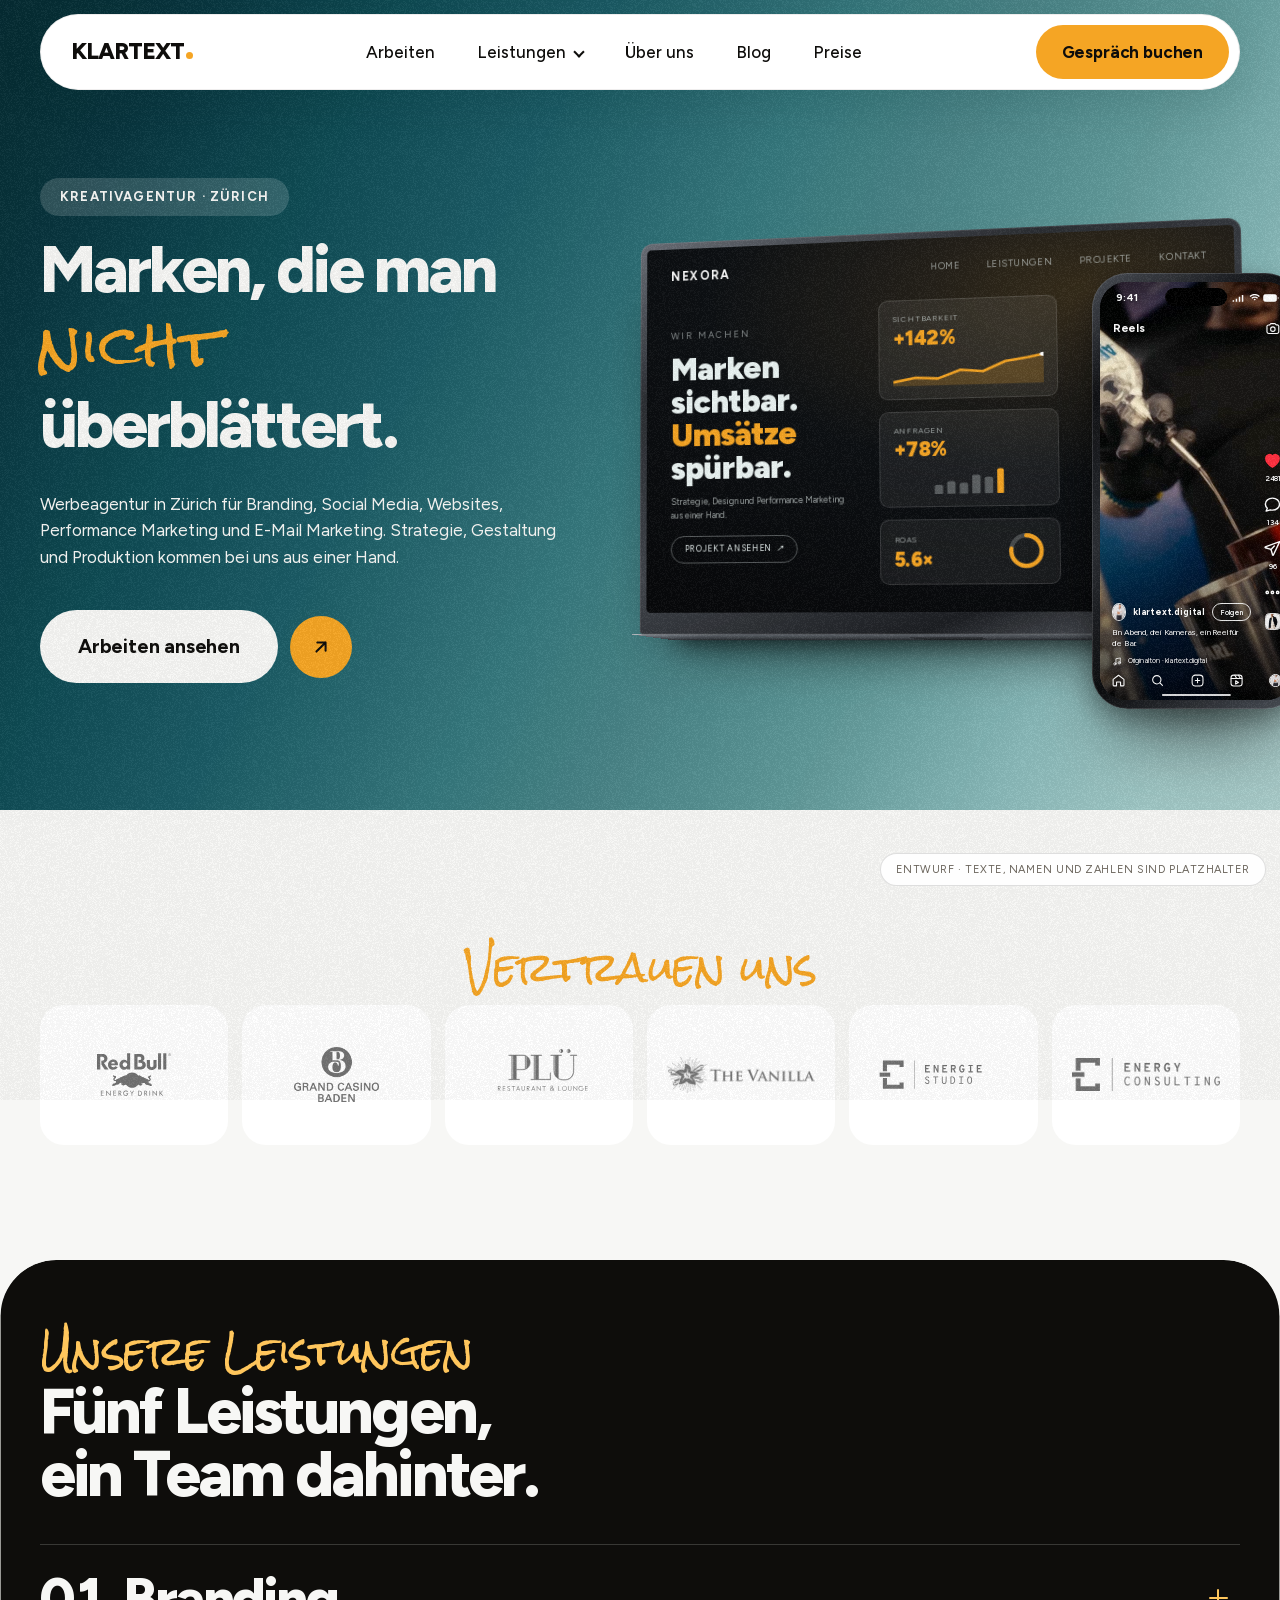
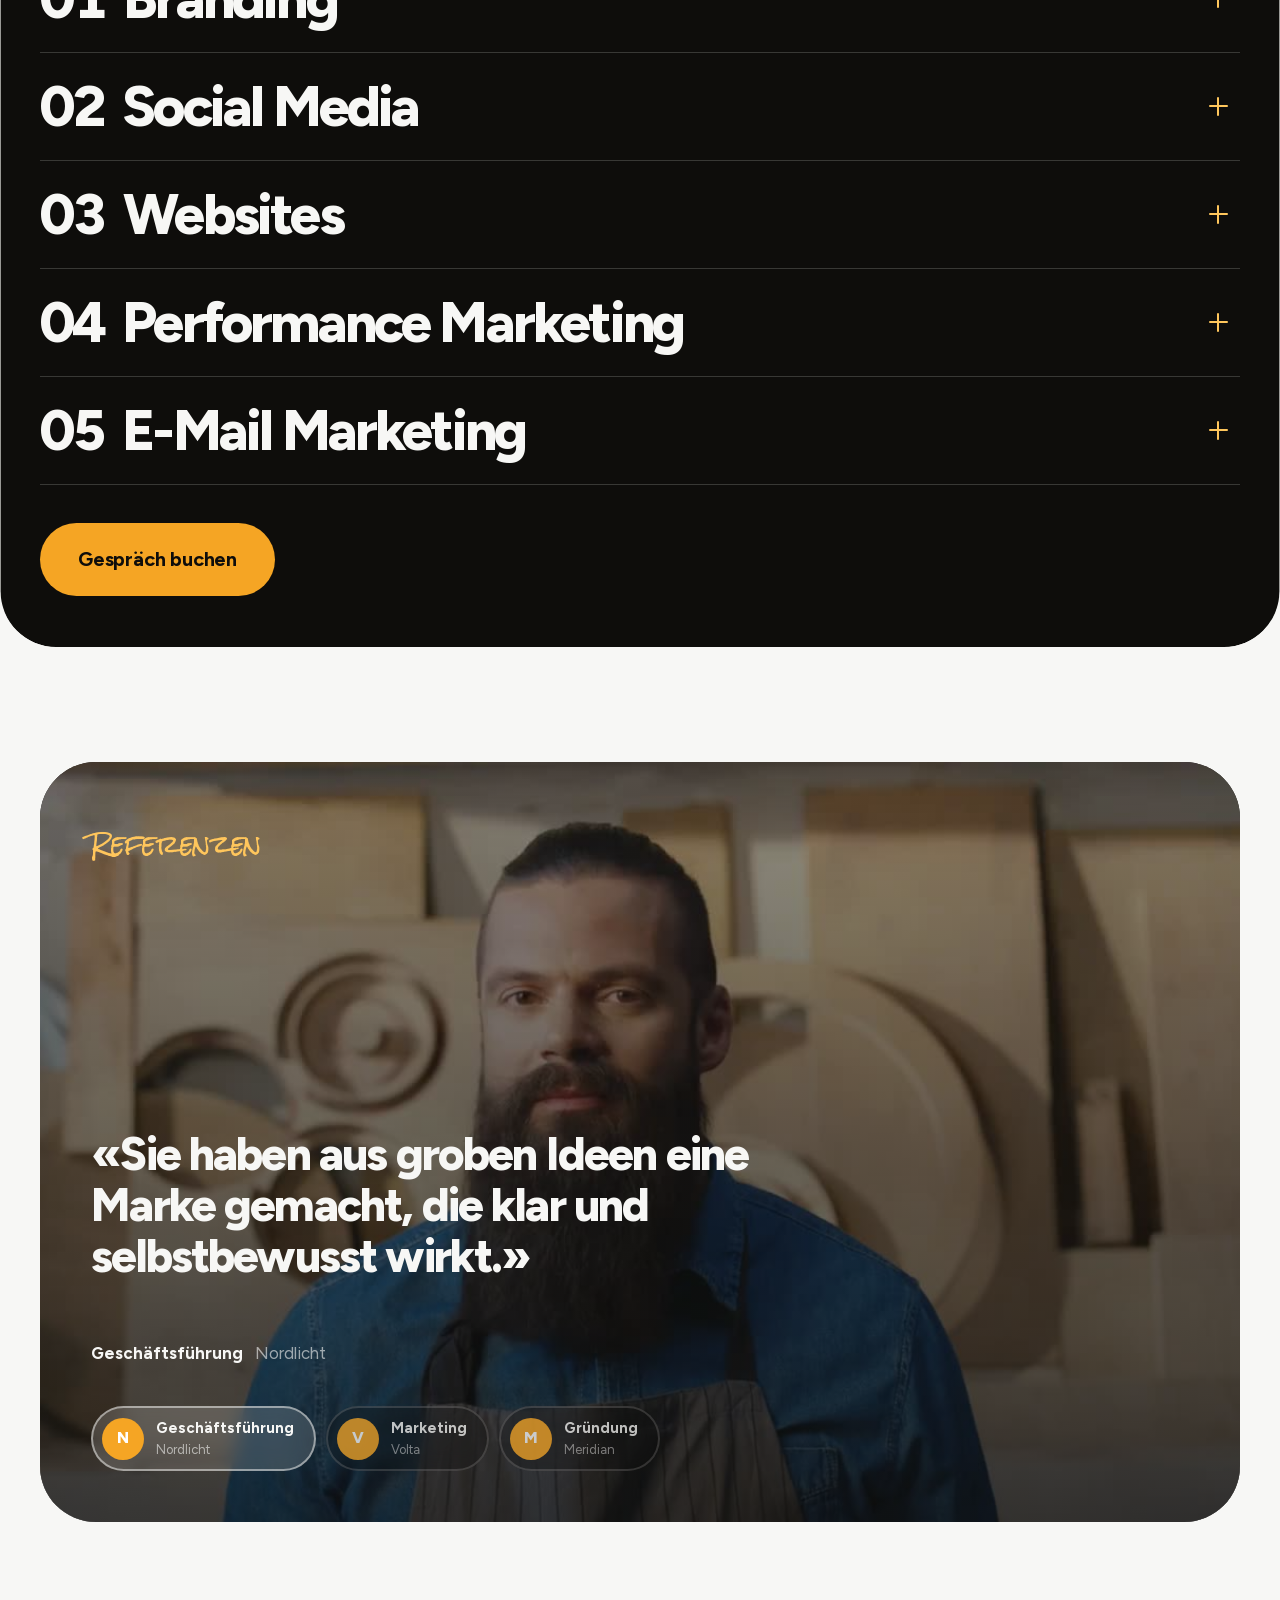
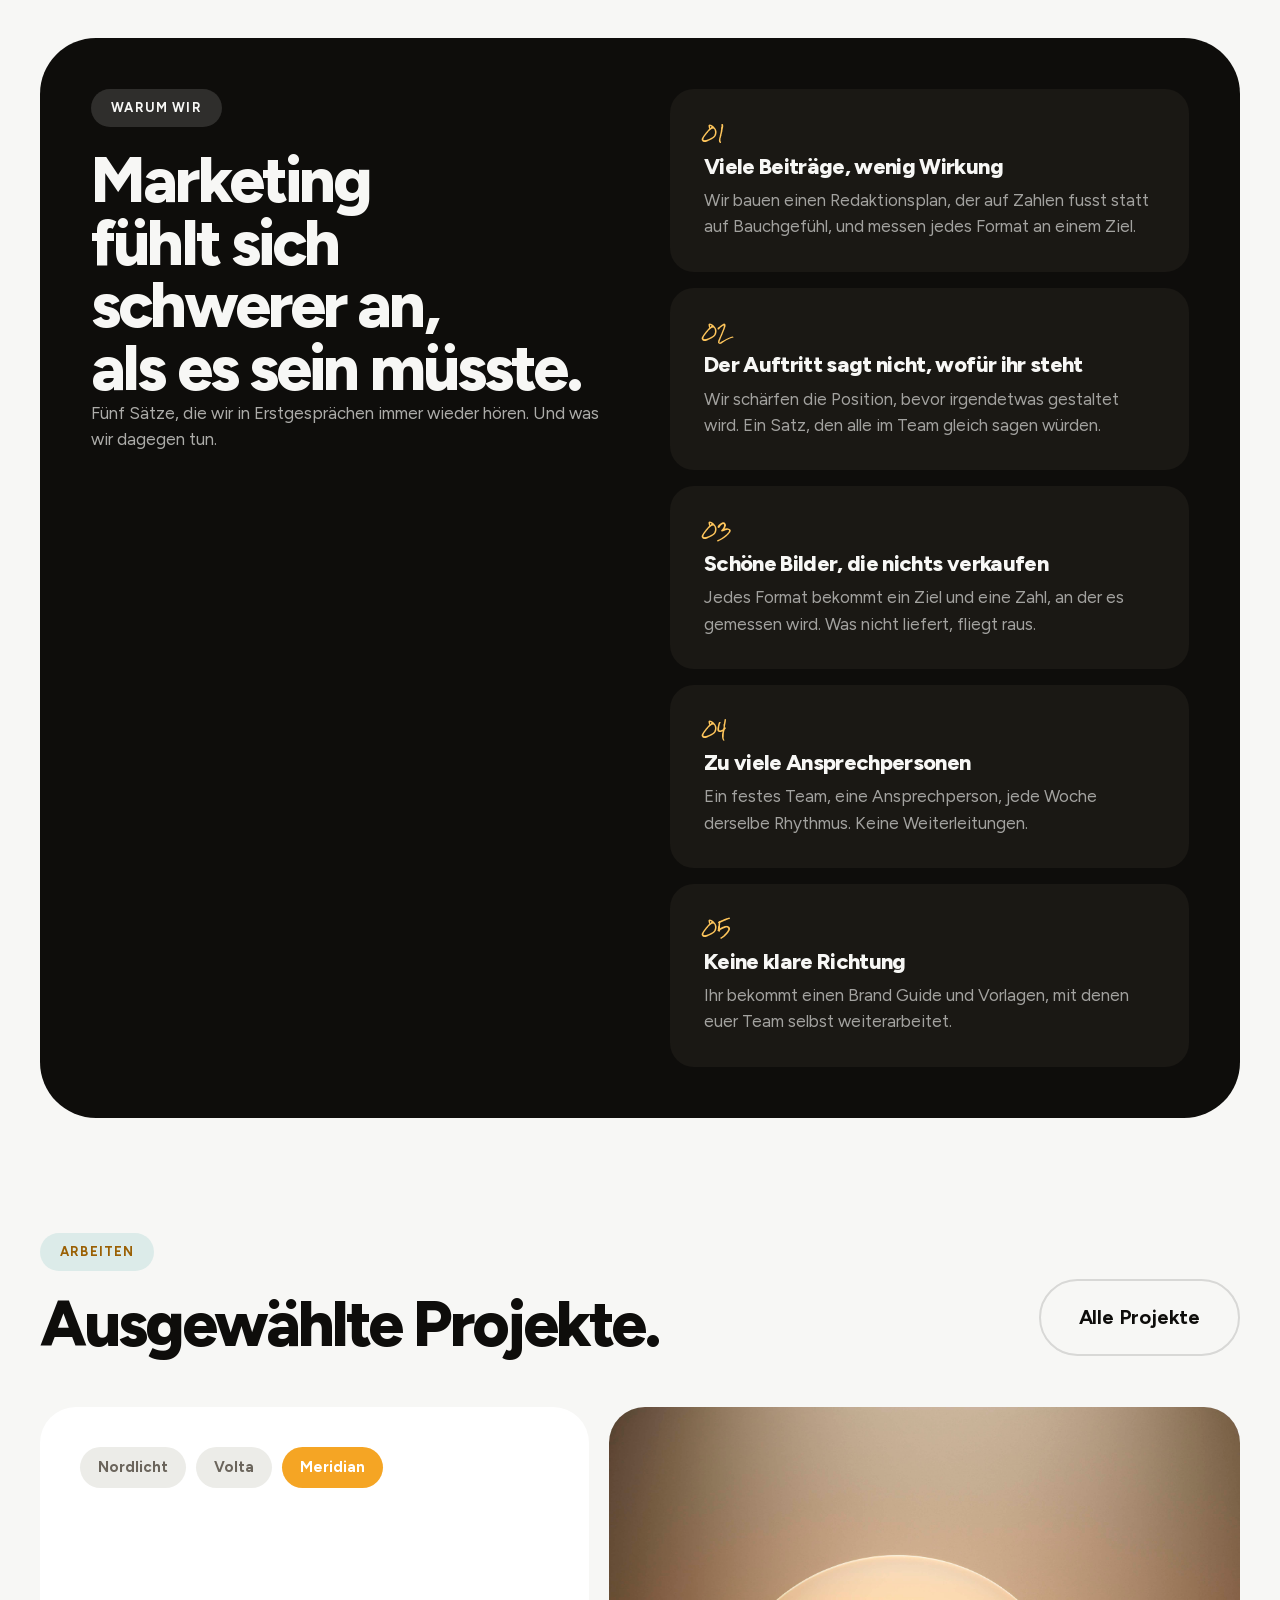
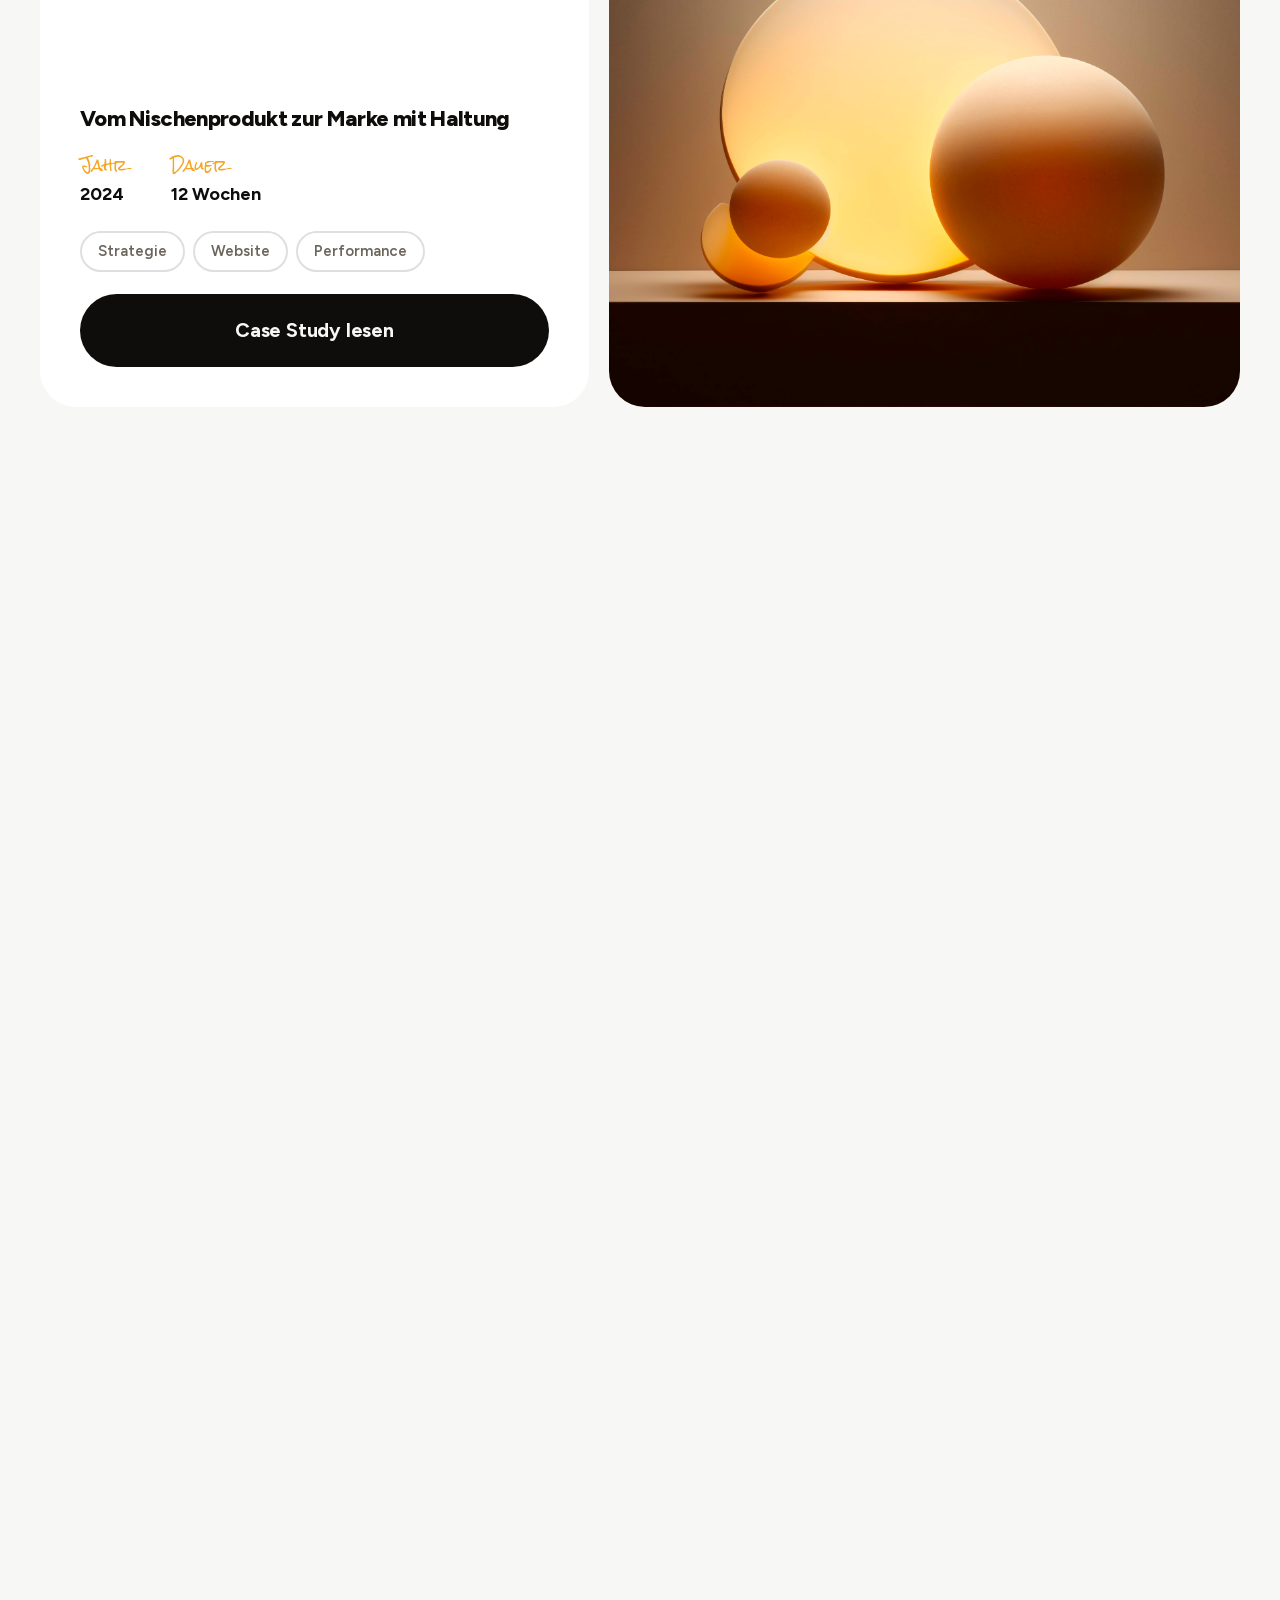
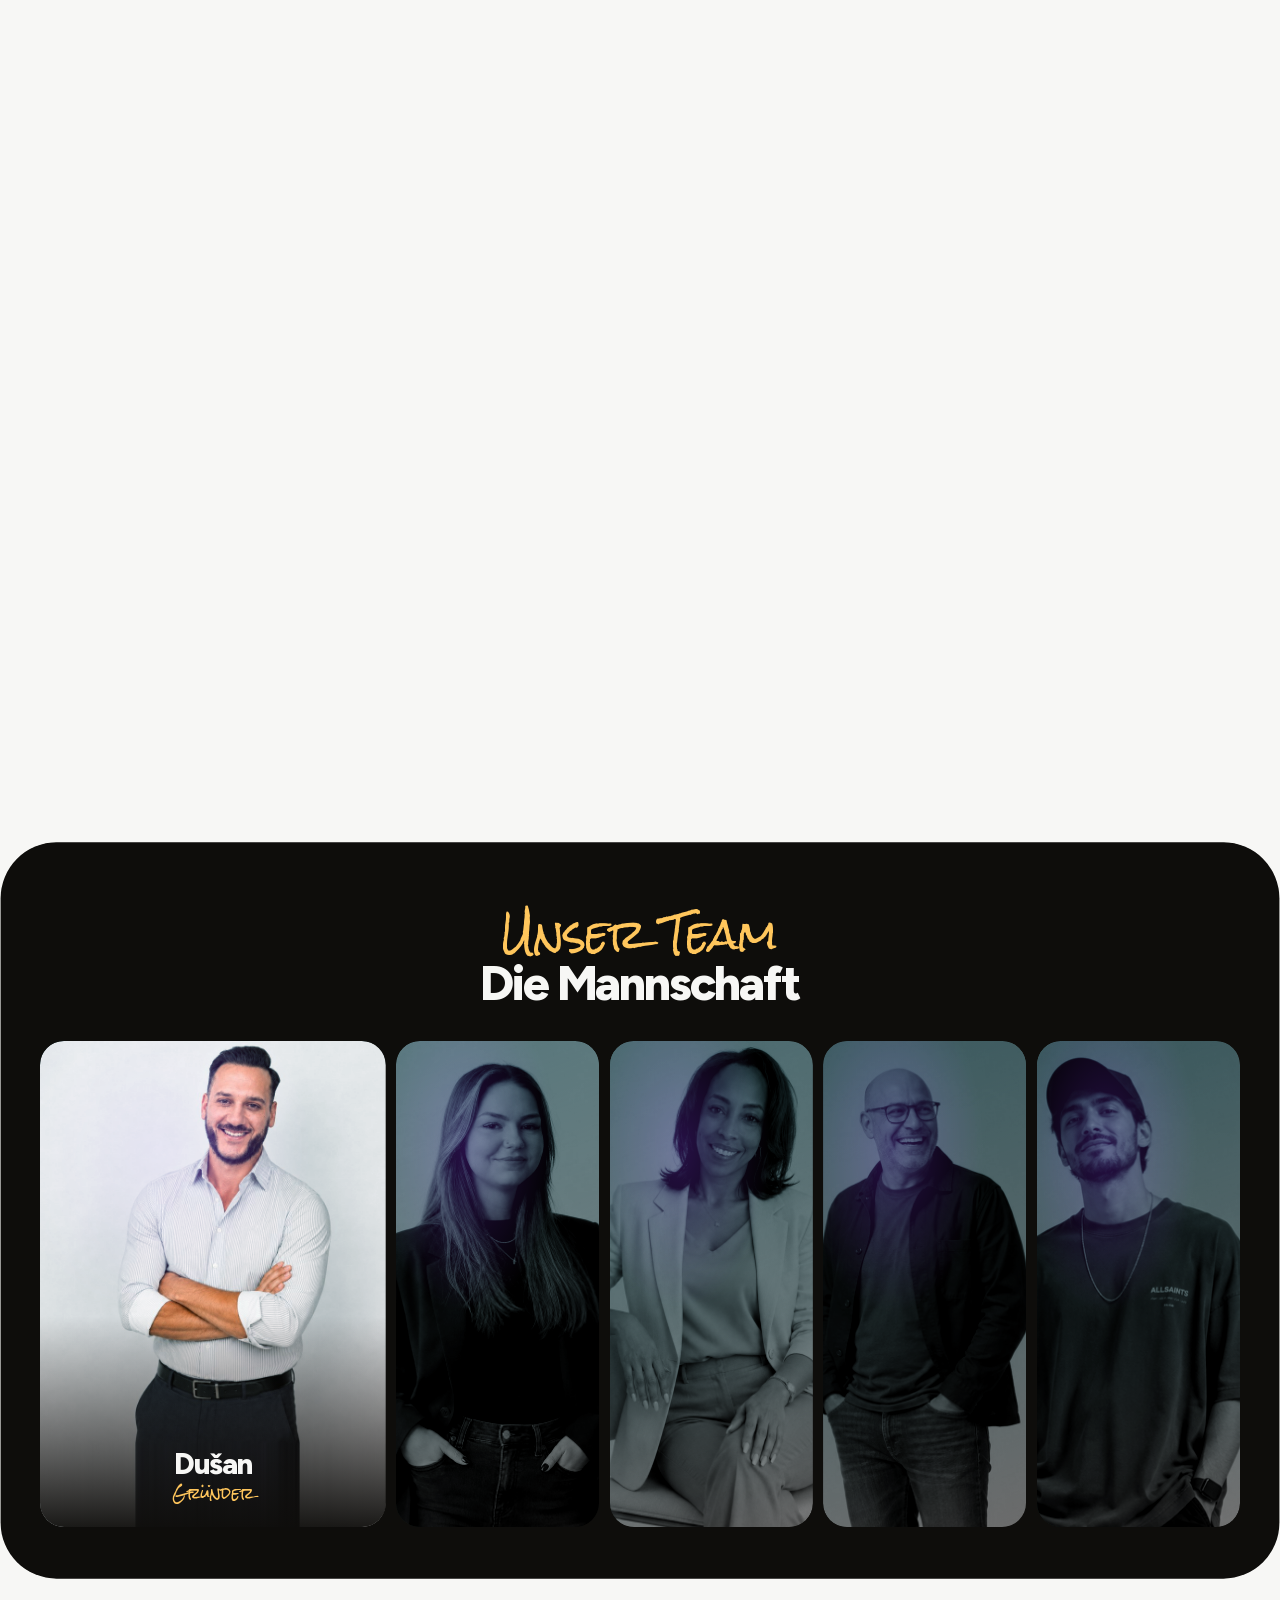
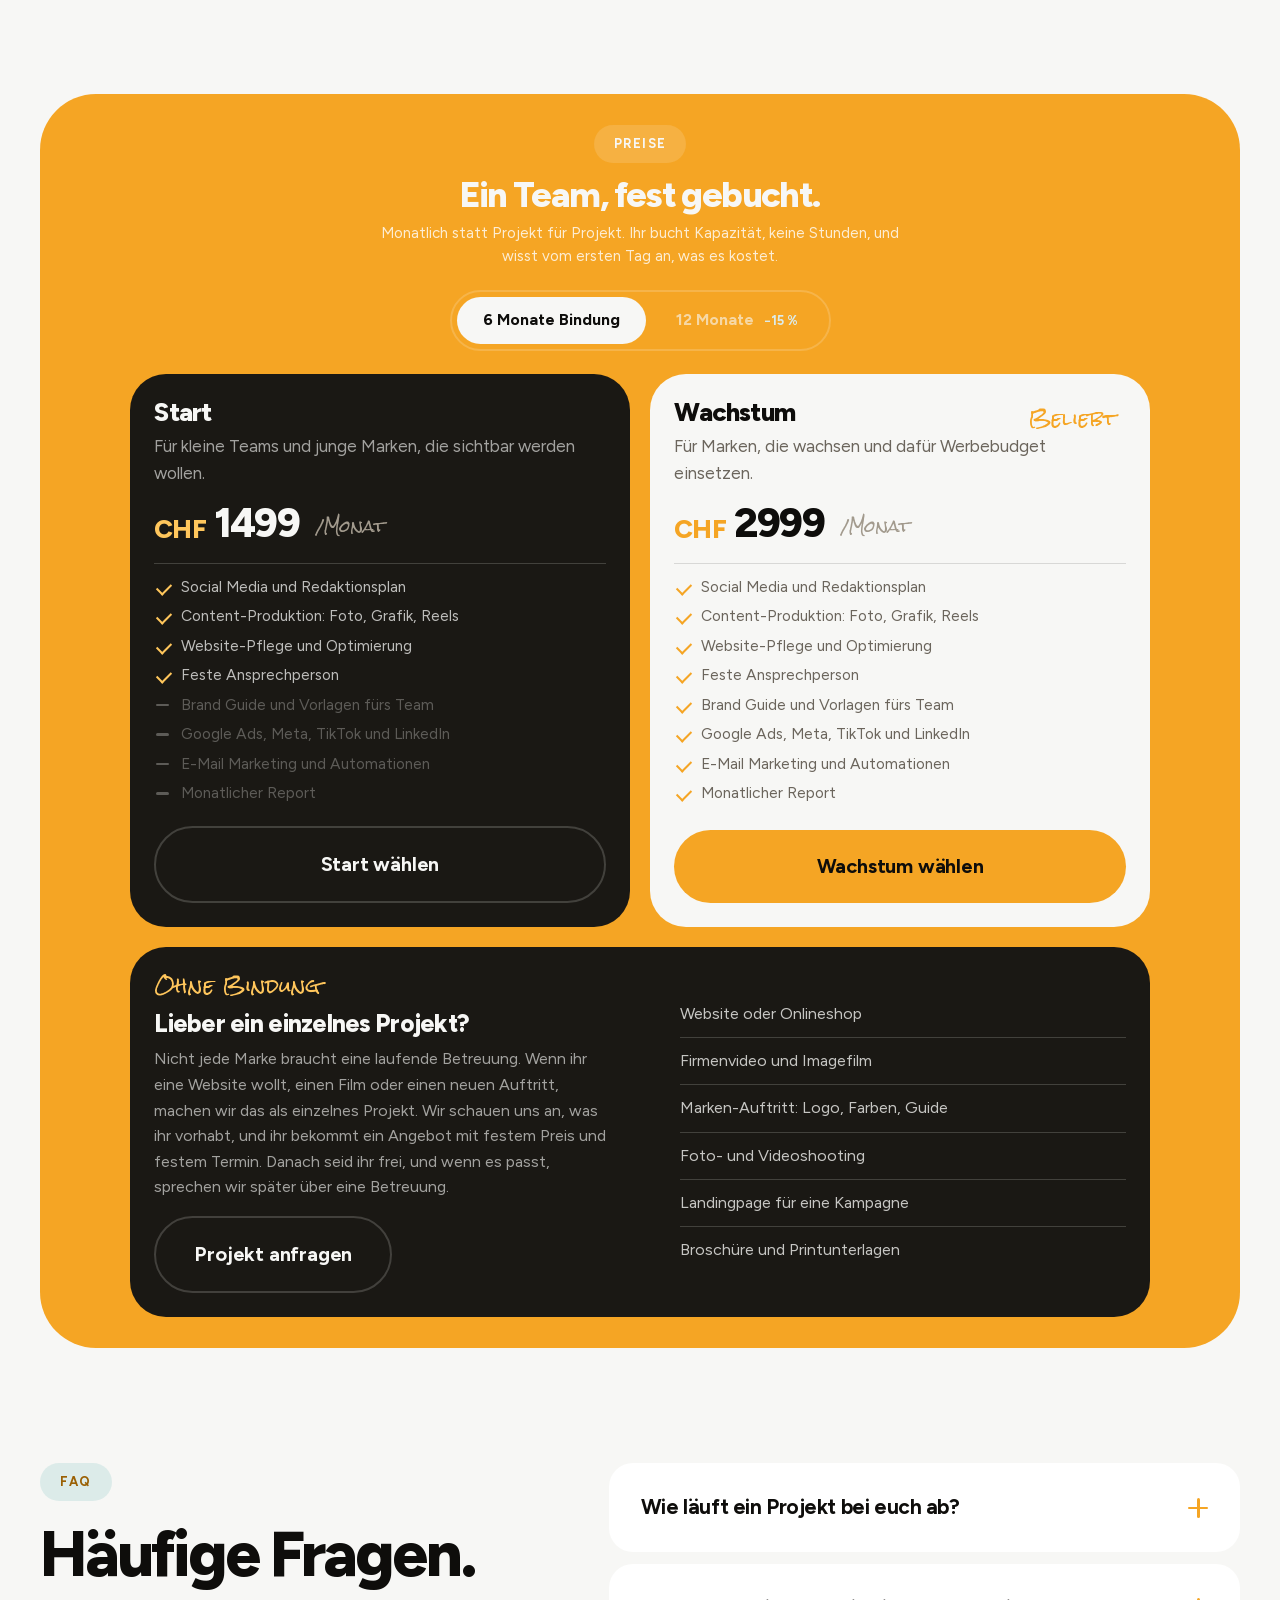
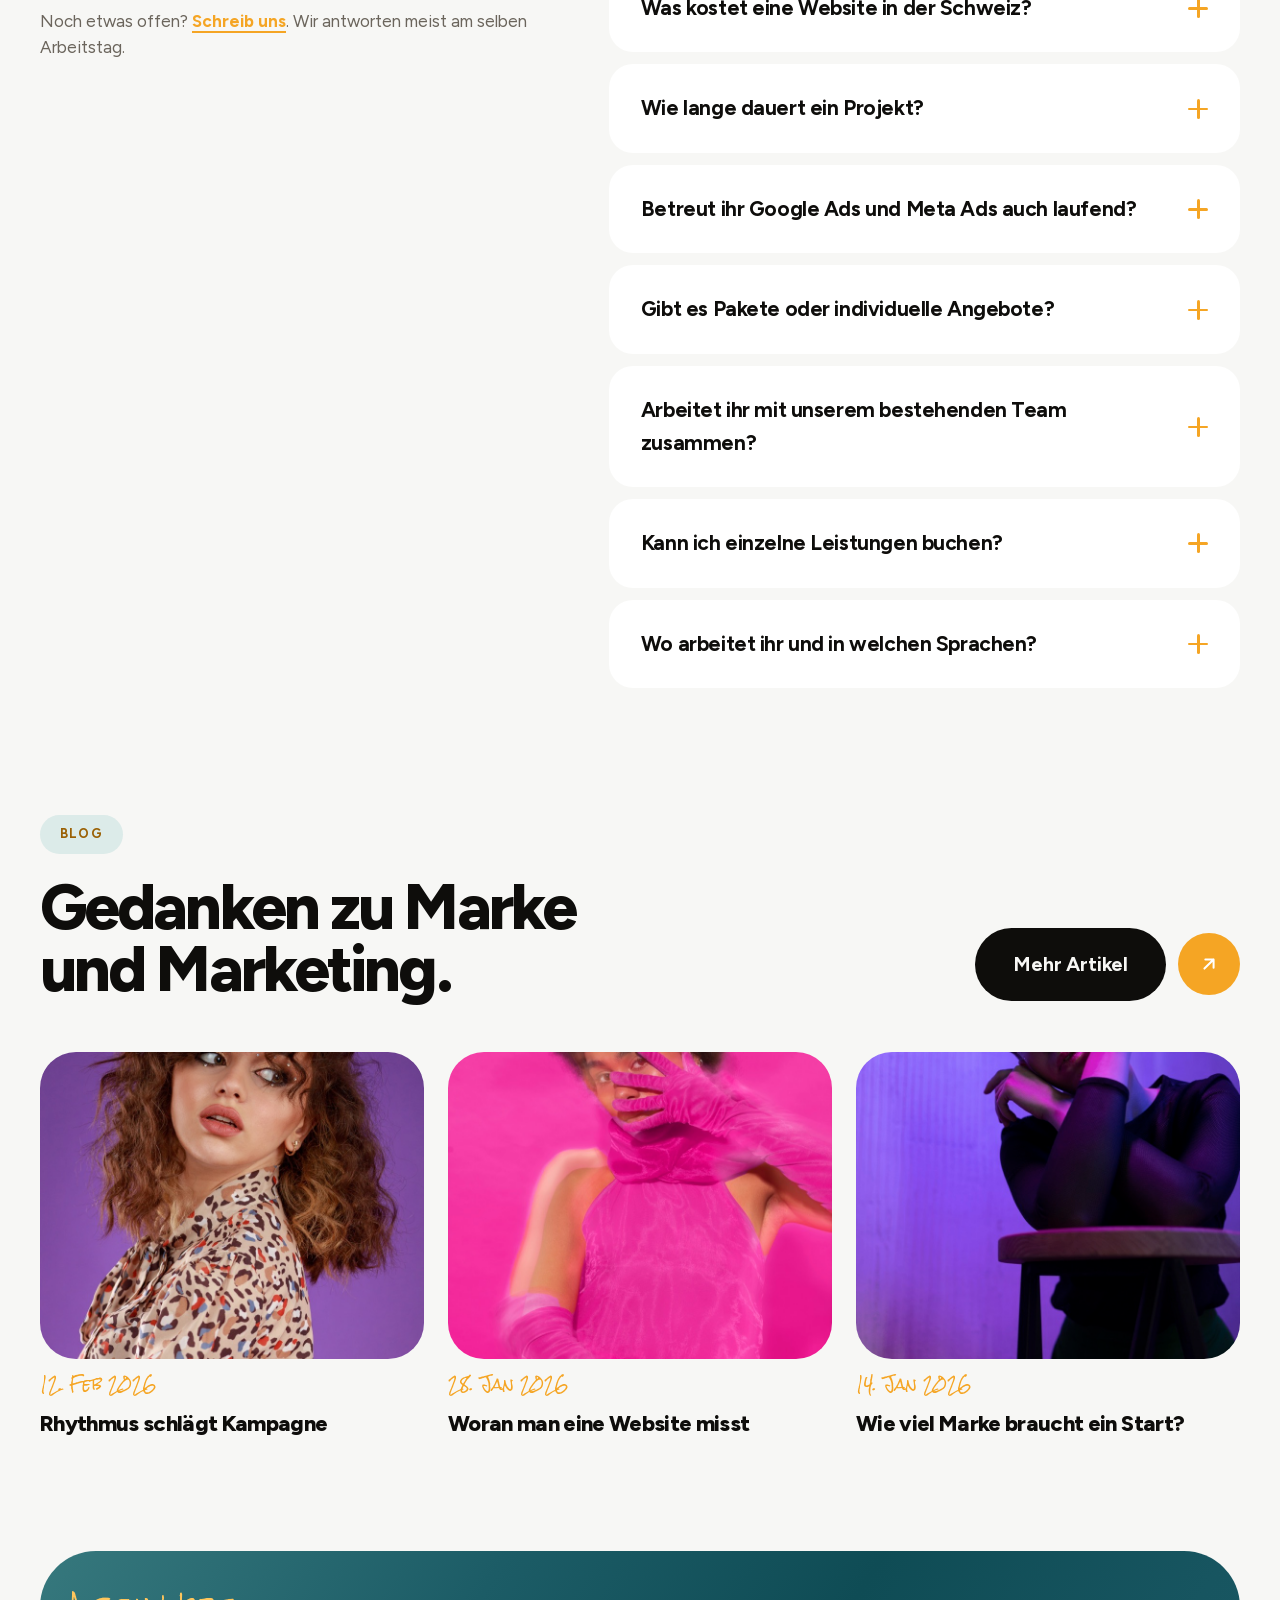
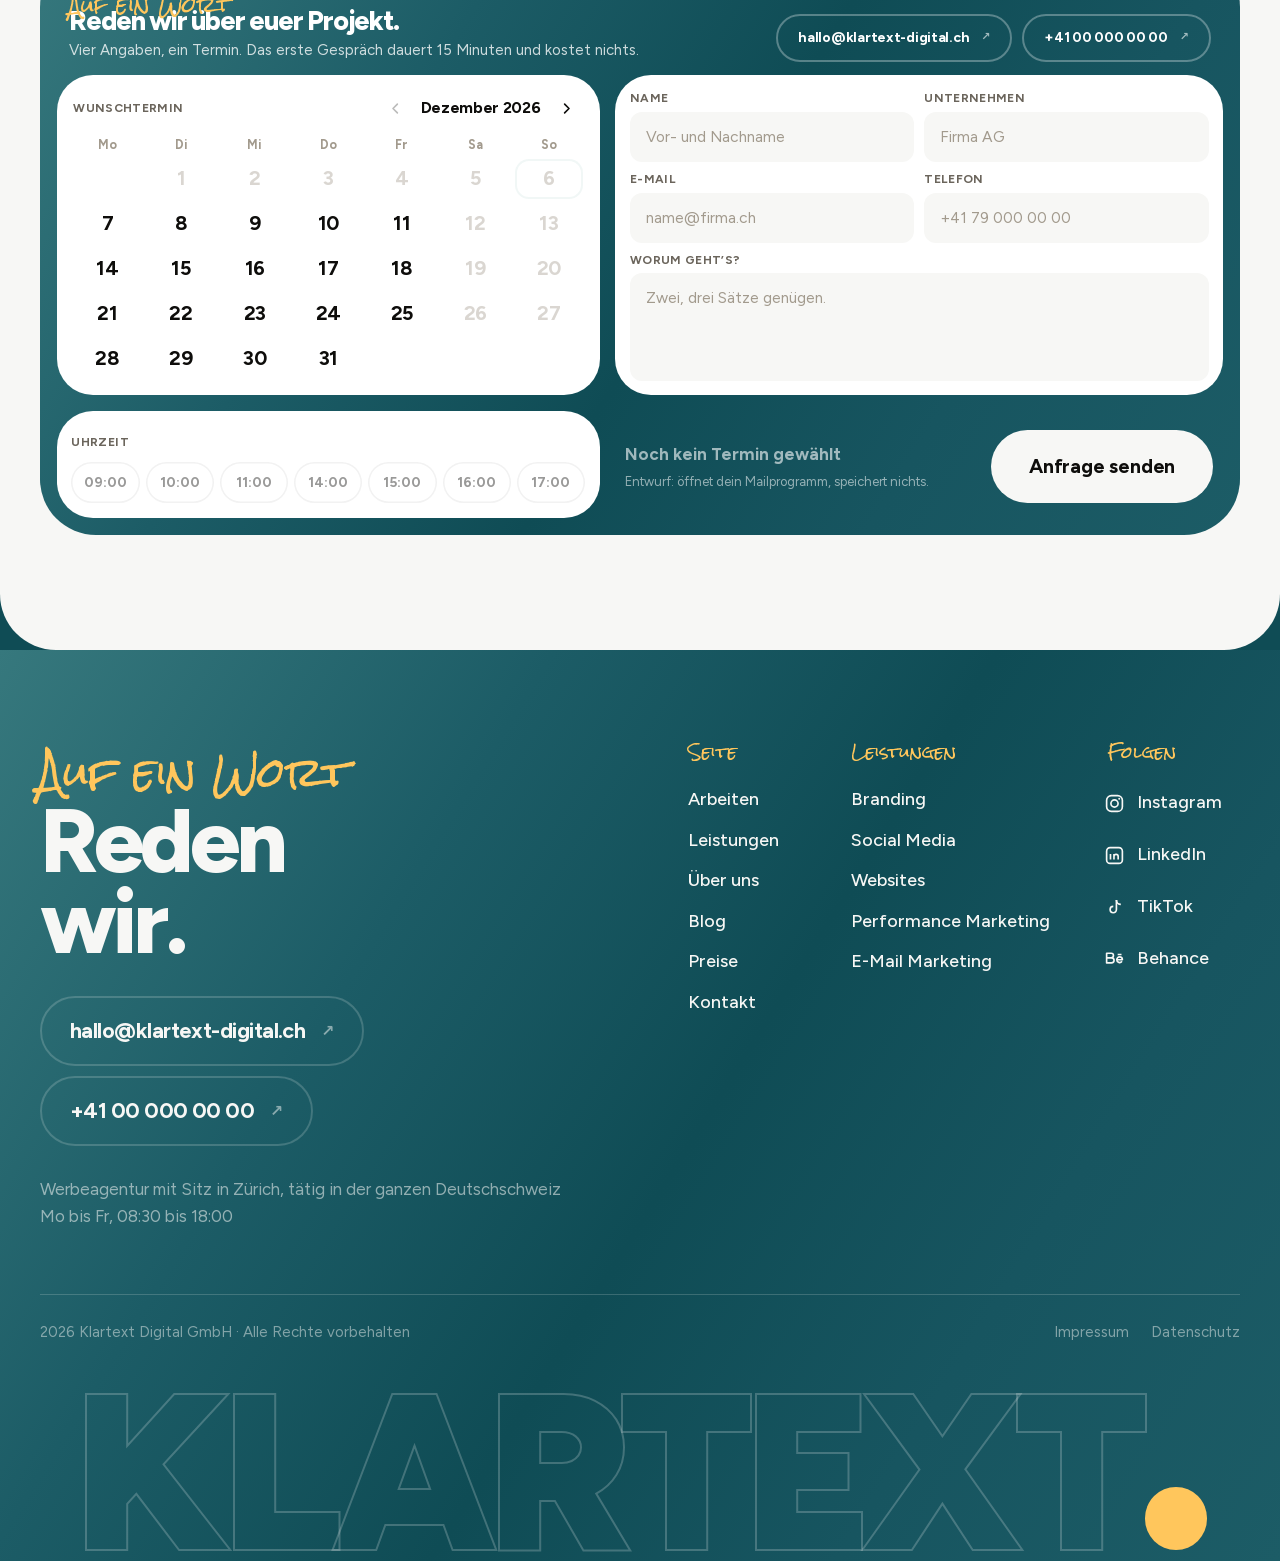
==== index.html @ 589b1a35 "MacBook mit Kennzahlen im Kopfbereich, Ueber-uns-Seite, vollstaendiges Menue" ====
<!doctype html>
<html lang="de">
<head>
<meta charset="utf-8">
<meta name="viewport" content="width=device-width, initial-scale=1">
<style>
.lader{display:none}
.laedt{overflow:hidden}.laedt body{overflow:hidden}
.laedt .lader{--marke:clamp(40px,8.6vw,124px);--zahl:clamp(28px,4.2vw,62px);--lueck:clamp(14px,1.6vw,26px);position:fixed;inset:0;z-index:200;display:grid;place-items:center;padding:24px;background:linear-gradient(118deg,#062B32 0%,#09363F 11%,#0F4C55 24%,#1C5C66 36%,#36787D 50%,#4A8588 60%,#609999 71%,#8ABABA 83%,#A2C9C7 92%,#ABCDCB 100%);color:#F7F7F5;font-family:Figtree,system-ui,sans-serif;transition:opacity .62s cubic-bezier(.44,0,.56,1)}
.lader--weg{opacity:0}
.lader__mitte{display:grid;justify-items:center;transition:transform .62s cubic-bezier(.44,0,.56,1)}
.lader--weg .lader__mitte{transform:translateY(-14px)}
.lader__marke{display:inline-flex;align-items:baseline;gap:.1em;font-weight:900;letter-spacing:-.055em;line-height:1;font-size:var(--marke)}
.lader__marke i{font-style:normal;color:transparent;flex:0 0 auto;width:.3em;height:.3em;border-radius:50%;background:#F5A524;align-self:baseline;overflow:hidden}
.lader__reihe{display:flex;align-items:center;gap:var(--lueck);width:min(calc(var(--marke)*10.35 + 2*(var(--lueck) + var(--zahl)*3.5)),calc(100vw - 48px));margin-top:clamp(30px,3.4vw,52px)}
.lader__balken{flex:1;height:clamp(6px,.55vw,10px);border-radius:99px;background:rgb(247 247 245/.22);overflow:hidden}
.lader__fuell{display:block;height:100%;width:0;border-radius:99px;background:#F7F7F5}
.lader__zahl{flex:none;width:calc(var(--zahl)*3.5);font-family:'Rock Salt',cursive;font-weight:400;color:#F5A524;font-size:var(--zahl);text-align:left;line-height:1}
.lader__zahl--geist{visibility:hidden}
.lader__wort{margin-top:clamp(24px,2.6vw,38px);text-align:center;font-size:clamp(17px,1.65vw,27px);line-height:1.45;max-width:32ch;color:rgb(247 247 245/.78)}
@media (max-width:720px){.lader__zahl--geist{display:none}.lader__reihe{width:min(calc(var(--marke)*10.35 + var(--lueck) + var(--zahl)*3.5),calc(100vw - 40px))}}
@media (prefers-reduced-motion:reduce){.laedt .lader{transition-duration:.2s}.lader__mitte{transition:none}}
</style>
<meta name="robots" content="noindex, nofollow">
<title>Werbeagentur Zürich | Branding, Social Media, Websites, Ads | KLARTEXT.</title>
<meta name="description" content="KLARTEXT. ist eine Werbeagentur in Zürich für Branding, Social Media, Websites, Performance Marketing mit Google Ads, Meta, TikTok und LinkedIn sowie E-Mail Marketing. Feste Ansprechperson, monatlich kündbar.">
<link rel="icon" href="data:image/svg+xml,<svg xmlns='http://www.w3.org/2000/svg' viewBox='0 0 32 32'><rect width='32' height='32' rx='9' fill='%230F4C55'/></svg>">
<link rel="stylesheet" href="stil.css">
<script>document.documentElement.className+=" laedt";setTimeout(function(){document.documentElement.classList.remove("laedt")},8000)</script>
</head>
<body>

<div class="lader" id="lader" aria-hidden="true">
  <div class="lader__mitte">
    <div class="lader__marke">KLARTEXT<i>.</i></div>
    <div class="lader__reihe">
      <span class="lader__zahl lader__zahl--geist" aria-hidden="true">0%</span>
      <div class="lader__balken"><span class="lader__fuell"></span></div>
      <span class="lader__zahl">0%</span>
    </div>
    <p class="lader__wort"></p>
  </div>
</div>


<div class="korn" aria-hidden="true"></div>

<!-- ══ Navigation: schwebende Pille ══ -->
<header class="nav">
  <div class="nav__pille">
    <a class="nav__mark" href="index.html">KLARTEXT<i>.</i></a>
    <nav class="nav__wege" aria-label="Hauptnavigation">
      <a class="mlink" href="arbeiten/index.html"><span class="mlink__bg" aria-hidden="true"></span><span class="mlink__t">Arbeiten</span><span class="mlink__t mlink__t--neu" aria-hidden="true">Arbeiten</span></a>
      <span class="ndd">
        <a class="mlink ndd__ausloeser" href="#leistungen" aria-expanded="false">
          <span class="mlink__bg" aria-hidden="true"></span>
          <span class="mlink__t">Leistungen<i class="ndd__chev" aria-hidden="true"></i></span>
          <span class="mlink__t mlink__t--neu" aria-hidden="true">Leistungen<i class="ndd__chev"></i></span>
        </a>
      </span>
      <a class="mlink" href="ueber-uns.html"><span class="mlink__bg" aria-hidden="true"></span><span class="mlink__t">Über uns</span><span class="mlink__t mlink__t--neu" aria-hidden="true">Über uns</span></a>
      <a class="mlink" href="blog/index.html"><span class="mlink__bg" aria-hidden="true"></span><span class="mlink__t">Blog</span><span class="mlink__t mlink__t--neu" aria-hidden="true">Blog</span></a>
        <a class="mlink" href="#preise"><span class="mlink__bg" aria-hidden="true"></span><span class="mlink__t">Preise</span><span class="mlink__t mlink__t--neu" aria-hidden="true">Preise</span></a>
    </nav>
    <a class="knopf knopf--akzent nav__cta" href="#kontakt">
      <span class="rolle"><span>Gespräch buchen</span><span aria-hidden="true">Gespräch buchen</span></span>
    </a>
  </div>
    <div class="ndd__panel" role="group" aria-label="Leistungen im Überblick" aria-hidden="true">
    <div class="ndd__inhalt">
      <div class="ndd__spalte ndd__spalte--liste">
        <ol class="ndd__liste">
            <li><a href="leistungen/branding.html" data-i="0"><span class="ndd__nr">01</span><span class="ndd__name">Branding</span><i aria-hidden="true">↗</i></a></li>
            <li><a href="leistungen/social-media.html" data-i="1"><span class="ndd__nr">02</span><span class="ndd__name">Social Media</span><i aria-hidden="true">↗</i></a></li>
            <li><a href="leistungen/websites.html" data-i="2"><span class="ndd__nr">03</span><span class="ndd__name">Websites</span><i aria-hidden="true">↗</i></a></li>
            <li><a href="leistungen/performance.html" data-i="3"><span class="ndd__nr">04</span><span class="ndd__name">Performance Marketing</span><i aria-hidden="true">↗</i></a></li>
            <li><a href="leistungen/email-marketing.html" data-i="4"><span class="ndd__nr">05</span><span class="ndd__name">E-Mail Marketing</span><i aria-hidden="true">↗</i></a></li>
            </ol>
        <a class="ndd__fuss" href="leistungen/index.html" tabindex="-1">Alle Leistungen <i aria-hidden="true">↗</i></a>
      </div>
      <div class="ndd__vorschau" aria-hidden="true">
            <div class="ndd__bild">
          <img src="bilder/dienst-1.jpg" alt="" class="ist">
          <img src="bilder/dienst-2.jpg" alt="">
          <img src="bilder/dienst-3.jpg" alt="">
          <img src="bilder/dienst-4.jpg" alt="">
          <img src="bilder/dienst-5.jpg" alt="">
            </div>
            <div class="ndd__saetze">
          <div class="ndd__satz ist"><b>Positionierung, die sitzt</b><span>Markenstrategie, Wortmarke, Farb- und Schriftsystem, Bildsprache und ein Brand Guide, mit dem euer Team selbst weiterarbeitet.</span></div>
          <div class="ndd__satz"><b>Regelmässig statt sporadisch</b><span>Redaktionsplan für Instagram, TikTok und LinkedIn, Produktion im festen Takt und eine Community, die betreut wird.</span></div>
          <div class="ndd__satz"><b>Auftritte, die verkaufen</b><span>Konzept, Gestaltung und Umsetzung. Schnell, auffindbar und so gebaut, dass ihr Inhalte selbst pflegen könnt.</span></div>
          <div class="ndd__satz"><b>Budget, das arbeitet</b><span>Google Ads, Meta Ads, TikTok Ads und LinkedIn Ads mit sauberem Tracking und laufender Optimierung.</span></div>
          <div class="ndd__satz"><b>Der Kanal, der euch gehört</b><span>Newsletter, automatisierte Strecken und Segmentierung. Keine Plattform dazwischen, keine Reichweite auf Miete.</span></div>
            </div>
          </div>
      <aside class="ndd__karte">
        <p class="brush">Unsicher?</p>
        <p class="ndd__karte-titel">Wir sortieren das in 15&nbsp;Minuten.</p>
        <p class="ndd__karte-text">Kurzes Gespräch, ehrliche Einschätzung.
          Auch wenn am Ende nichts daraus wird.</p>
        <a class="knopf knopf--akzent" href="#kontakt" tabindex="-1">Gespräch buchen</a>
      </aside>
    </div>
  </div>
</header>

<main>

  <!-- ══ 1 · Bühne ══ -->
  <section class="buehne">
    <div class="buehne__kopf">
      <div class="buehne__text">
      <span class="chip" data-rein>Kreativagentur · Zürich</span>
      <h1 data-rein-zeilen>
        <span>Marken, die man</span>
        <span><em class="brush">nicht</em> überblättert.</span>
      </h1>
      <div class="buehne__unten">
        <p class="fuehrung" data-rein>Werbeagentur in Zürich für Branding, Social Media,
          Websites, Performance Marketing und E-Mail Marketing. Strategie, Gestaltung
          und Produktion kommen bei uns aus einer Hand.</p>
        <div class="knopfpaar" data-rein>
          <a class="knopf knopf--dunkel gross" href="#arbeiten">
            <span class="rolle"><span>Arbeiten ansehen</span><span aria-hidden="true">Arbeiten ansehen</span></span>
          </a>
          <a class="kreis" href="#kontakt" aria-label="Kontakt">
            <svg viewBox="0 0 24 24" width="22" height="22"><path d="M7 17L17 7M17 7H8M17 7v9" stroke="currentColor" stroke-width="2.2" fill="none" stroke-linecap="round" stroke-linejoin="round"/></svg>
          </a>
        </div>
      </div>
      </div>

      <div class="geraete" data-rein>
      <div class="mac" aria-hidden="true">
        <div class="mac__welt">
        <div class="mac__deckel">
          <div class="mac__schirm">
            <div class="ws">
              <div class="ws__kopf">
                <b>NEXORA</b>
                <span>Home</span><span>Leistungen</span><span>Projekte</span><span>Kontakt</span>
              </div>
              <div class="ws__leib">
                <div class="ws__wort">
                  <em>Wir machen</em>
                  <strong>Marken<br>sichtbar.<br><u>Umsätze</u><br>spürbar.</strong>
                  <p>Strategie, Design und Performance Marketing<br>aus einer Hand.</p>
                  <span class="ws__knopf">Projekt ansehen <i>↗</i></span>
                </div>

                <div class="ws__karten">
                  <div class="kpi kpi--kurve">
                    <span class="kpi__kopf">Sichtbarkeit</span>
                    <b class="kpi__wert">+142%</b>
                    <svg viewBox="0 0 120 46" preserveAspectRatio="none">
                      <path class="kpi__flaeche" d="M0 40 L18 34 L36 36 L54 24 L72 27 L90 13 L108 8 L120 4 V46 H0 Z"/>
                      <polyline class="kpi__linie" points="0,40 18,34 36,36 54,24 72,27 90,13 108,8 120,4"/>
                      <circle class="kpi__punkt" cx="120" cy="4" r="3"/>
                    </svg>
                  </div>

                  <div class="kpi kpi--balken">
                    <span class="kpi__kopf">Anfragen</span>
                    <b class="kpi__wert">+78%</b>
                    <svg viewBox="0 0 120 46">
                      <rect x="2"   y="30" width="14" height="16" rx="3"/>
                      <rect x="23"  y="24" width="14" height="22" rx="3"/>
                      <rect x="44"  y="27" width="14" height="19" rx="3"/>
                      <rect x="65"  y="14" width="14" height="32" rx="3"/>
                      <rect x="86"  y="18" width="14" height="28" rx="3"/>
                      <rect x="107" y="4"  width="11" height="42" rx="3" class="kpi__hoch"/>
                    </svg>
                  </div>

                  <div class="kpi kpi--ring">
                    <span class="kpi__kopf">ROAS</span>
                    <b class="kpi__wert">5.6×</b>
                    <svg viewBox="0 0 46 46">
                      <circle class="kpi__spur" cx="23" cy="23" r="18"/>
                      <circle class="kpi__bogen" cx="23" cy="23" r="18"/>
                    </svg>
                  </div>
                </div>
              </div>
            </div>
          </div>
          <span class="mac__kinn">MacBook Pro</span>
        </div>
        <div class="mac__basis">
          <span class="mac__tasten"></span>
          <span class="mac__feld"></span>
        </div>
        </div>
      </div>

      <div class="handy" aria-hidden="true">
        <div class="handy__rahmen">
          <div class="handy__schirm">
            <video class="handy__film ist" src="video/reel-1.mp4"
                   poster="video/reel-1-poster.jpg"
                   data-text="Ein Abend, drei Kameras, ein Reel für die Bar."
                   muted loop playsinline preload="metadata"></video>
            <video class="handy__film" src="video/reel-2.mp4"
                   poster="video/reel-2-poster.jpg"
                   data-text="Produktinszenierung für einen Uhren-Launch."
                   muted loop playsinline preload="none"></video>
            <video class="handy__film" src="video/reel-3.mp4"
                   poster="video/reel-3-poster.jpg"
                   data-text="Handwerk in Grossaufnahme, geschnitten auf den Takt."
                   muted loop playsinline preload="none"></video>

            <span class="handy__insel"></span>

            <div class="ig">
              <div class="ig__leiste">
                <span class="ig__zeit">9:41</span>
                <span class="ig__zeichen">
                  <svg viewBox="0 0 20 12"><path d="M1 9.5h2.2v2H1zM5.6 7h2.2v4.5H5.6zM10.2 4.2h2.2v7.3h-2.2zM14.8 1.4H17v10.1h-2.2z"/></svg>
                  <svg viewBox="0 0 20 14"><path d="M10 11.6 8.1 9.5a2.7 2.7 0 0 1 3.8 0ZM10 6.6a6 6 0 0 0-4.3 1.8L4.1 6.7a8.3 8.3 0 0 1 11.8 0l-1.6 1.7A6 6 0 0 0 10 6.6ZM10 2.1a10.5 10.5 0 0 0-7.5 3.1L.9 3.6a12.8 12.8 0 0 1 18.2 0l-1.6 1.6A10.5 10.5 0 0 0 10 2.1Z"/></svg>
                  <svg viewBox="0 0 27 13" class="ig__akku"><rect x=".8" y=".8" width="21.4" height="11.4" rx="3.2"/><rect x="2.4" y="2.4" width="15.6" height="8.2" rx="1.9" class="ig__voll"/><path d="M24.2 4.6v3.8a2.1 2.1 0 0 0 0-3.8Z"/></svg>
                </span>
              </div>

              <div class="ig__oben">
                <span class="ig__titel">Reels</span>
                <svg viewBox="0 0 24 24" class="ig__kamera"><path d="M3 8.5A2.5 2.5 0 0 1 5.5 6h1.2a1 1 0 0 0 .82-.43l.67-.98A1 1 0 0 1 9.01 4h5.98a1 1 0 0 1 .83.44l.66.98a1 1 0 0 0 .83.44h1.19A2.5 2.5 0 0 1 21 8.5v8A2.5 2.5 0 0 1 18.5 19h-13A2.5 2.5 0 0 1 3 16.5v-8Z"/><circle cx="12" cy="12.4" r="3.4"/></svg>
              </div>

              <div class="ig__spalte">
                <span class="ig__tat">
                  <svg viewBox="0 0 24 24" class="ig__herz"><path d="M12 20.5S3.5 15.2 3.5 9.4A4.9 4.9 0 0 1 12 6.2a4.9 4.9 0 0 1 8.5 3.2c0 5.8-8.5 11.1-8.5 11.1Z"/></svg>
                  <b>2481</b>
                </span>
                <span class="ig__tat">
                  <svg viewBox="0 0 24 24"><path d="M21 11.6c0 4.2-4 7.6-9 7.6a10 10 0 0 1-2.6-.34L4 20.5l1.5-3.6A7.1 7.1 0 0 1 3 11.6C3 7.4 7 4 12 4s9 3.4 9 7.6Z"/></svg>
                  <b>134</b>
                </span>
                <span class="ig__tat">
                  <svg viewBox="0 0 24 24"><path d="M21.2 3.4 2.9 10.1a.5.5 0 0 0 .03.95l7.2 2.1 2.1 7.2a.5.5 0 0 0 .95.03L21.2 3.4Z"/><path d="m10.2 13.2 4.2-4.2"/></svg>
                  <b>96</b>
                </span>
                <span class="ig__tat">
                  <svg viewBox="0 0 24 24"><circle cx="5.4" cy="12" r="1.5"/><circle cx="12" cy="12" r="1.5"/><circle cx="18.6" cy="12" r="1.5"/></svg>
                </span>
                <span class="ig__platte"><img src="bilder/portrait-3.jpg" alt=""></span>
              </div>

              <div class="ig__unten">
                <div class="ig__wer">
                  <img class="ig__bild" src="bilder/portrait-1.jpg" alt="">
                  <span class="ig__name">klartext.digital</span>
                  <span class="ig__folgen">Folgen</span>
                </div>
                <p class="ig__text">Ein Abend, drei Kameras, ein Reel für die Bar.</p>
                <div class="ig__ton">
                  <svg viewBox="0 0 24 24"><path d="M9 18V6.4l10-2v11.2"/><circle cx="6.6" cy="18" r="2.6"/><circle cx="16.4" cy="15.6" r="2.6"/></svg>
                  <span class="ig__spur"><span class="ig__band"><i>Originalton · klartext.digital</i><i>Originalton · klartext.digital</i></span></span>
                </div>
              </div>

              <div class="ig__reiter">
                <svg viewBox="0 0 24 24"><path d="M3.4 10.2 12 3.6l8.6 6.6v9a1.2 1.2 0 0 1-1.2 1.2h-4.2v-6H8.8v6H4.6a1.2 1.2 0 0 1-1.2-1.2Z"/></svg>
                <svg viewBox="0 0 24 24"><circle cx="10.8" cy="10.8" r="6.6"/><path d="m15.7 15.7 4.1 4.1"/></svg>
                <svg viewBox="0 0 24 24"><rect x="3.4" y="3.4" width="17.2" height="17.2" rx="5"/><path d="M12 8.4v7.2M8.4 12h7.2"/></svg>
                <svg viewBox="0 0 24 24"><rect x="3.2" y="3.4" width="17.6" height="17.2" rx="4.4"/><path d="M3.4 8.6h17.2M9.2 3.6 12 8.5M15 3.6l2.8 4.9"/><path d="m10.6 12.4 4.4 2.6-4.4 2.6Z"/></svg>
                <span class="ig__ich"><img src="bilder/portrait-1.jpg" alt=""></span>
              </div>
            </div>

            <span class="handy__strich"></span>
          </div>
        </div>
      </div>
      </div>

    </div>

  </section>

  <!-- ══ 3 · Referenzen ══ -->
  <section class="referenzen">
    <p class="brush mitte">Vertrauen uns</p>
    <div class="ref__reihe">
      <div class="ref" data-rein><img class="lg lg--rb"   src="logos/redbull.svg" alt="Red Bull"></div>
      <div class="ref" data-rein><img class="lg lg--gcb"  src="logos/gcb.png" alt="Grand Casino Baden"></div>
      <div class="ref" data-rein><img class="lg lg--plue" src="logos/plue.svg" alt="PLÜ Restaurant &amp; Lounge"></div>
      <div class="ref" data-rein><img class="lg lg--van"  src="logos/vanilla.png" alt="The Vanilla"></div>
      <div class="ref" data-rein><img class="lg lg--es"   src="logos/energie-studio.svg" alt="Energie Studio"></div>
      <div class="ref" data-rein><img class="lg lg--ec"   src="logos/ec.png" alt="Energy Consulting"></div>
    </div>
  </section>

  <!-- ══ 4 · Leistungen ══ -->
  <section class="dienste" id="leistungen">
    <div class="dienste__block" data-zug>
      <div class="dienste__kopf">
        <p class="brush">Unsere Leistungen</p>
        <h2 data-rein-zeilen><span>Fünf Leistungen,</span><span>ein Team dahinter.</span></h2>
      </div>
      <ol class="lzliste" id="lzliste">
      <li class="lz" data-i="0">
        <button class="lz__kopf" type="button" aria-expanded="false">
          <span class="lz__nr">01</span>
          <span class="lz__name">Branding</span>
          <span class="lz__zeichen" aria-hidden="true"><i></i><i></i></span>
        </button>
        <div class="lz__huelle">
          <div class="lz__leib">
            <p class="lz__text">Bevor gestaltet wird, muss die Position stehen. Wir schauen auf Markt, Wettbewerb und Zielgruppe und leiten daraus eine Aussage ab, die in einem Satz sitzt. Daraus entsteht ein Markensystem aus Wortmarke, Farben, Schriften und Bildsprache, das euer Team selbst anwenden kann, ohne bei jeder Unterlage neu zu beginnen.</p>
            <div class="lz__tags">
              <ul><li>Markenstrategie</li><li>Positionierung</li><li>Wettbewerbsanalyse</li></ul>
              <ul><li>Wortmarke und Logo</li><li>Farb- und Schriftsystem</li><li>Bildsprache</li></ul>
              <ul><li>Markenarchitektur</li><li>Brand Guide</li><li>Vorlagen fürs Team</li></ul>
            </div>
            <a class="knopf lz__mehr" href="leistungen/branding.html"><span class="rolle"><span>Mehr erfahren</span><span aria-hidden="true">Mehr erfahren</span></span></a>
            <figure class="lz__bild"><img src="bilder/dienst-1.jpg" alt="Branding bei KLARTEXT." loading="lazy"></figure>
          </div>
        </div>
      </li>
      <li class="lz" data-i="1">
        <button class="lz__kopf" type="button" aria-expanded="false">
          <span class="lz__nr">02</span>
          <span class="lz__name">Social Media</span>
          <span class="lz__zeichen" aria-hidden="true"><i></i><i></i></span>
        </button>
        <div class="lz__huelle">
          <div class="lz__leib">
            <p class="lz__text">Reichweite entsteht durch Rhythmus, nicht durch Zufall. Wir bauen einen Redaktionsplan für Instagram, TikTok und LinkedIn, produzieren im festen Takt und betreuen die Community. Am Monatsende steht schwarz auf weiss, welches Format getragen hat und welches nicht.</p>
            <div class="lz__tags">
              <ul><li>Redaktionsplan</li><li>Instagram</li><li>TikTok</li><li>LinkedIn</li></ul>
              <ul><li>Reels und Kurzvideo</li><li>Foto und Grafik</li><li>Formatentwicklung</li></ul>
              <ul><li>Community Management</li><li>Kooperationen</li><li>Monatsreport</li></ul>
            </div>
            <a class="knopf lz__mehr" href="leistungen/social-media.html"><span class="rolle"><span>Mehr erfahren</span><span aria-hidden="true">Mehr erfahren</span></span></a>
            <figure class="lz__bild"><img src="bilder/dienst-2.jpg" alt="Social Media bei KLARTEXT." loading="lazy"></figure>
          </div>
        </div>
      </li>
      <li class="lz" data-i="2">
        <button class="lz__kopf" type="button" aria-expanded="false">
          <span class="lz__nr">03</span>
          <span class="lz__name">Websites</span>
          <span class="lz__zeichen" aria-hidden="true"><i></i><i></i></span>
        </button>
        <div class="lz__huelle">
          <div class="lz__leib">
            <p class="lz__text">Eine Website hat eine Aufgabe: Anfragen, Buchungen oder Bewerbungen. Wir bauen sie schnell, auffindbar und so, dass ihr Inhalte selbst pflegen könnt. Technische Suchmaschinenoptimierung, saubere Struktur und kurze Ladezeiten gehören zur Arbeit und kosten keinen Aufpreis.</p>
            <div class="lz__tags">
              <ul><li>Konzept und Seitenplan</li><li>UX und Gestaltung</li><li>Umsetzung</li></ul>
              <ul><li>SEO Grundlagen</li><li>Ladezeit</li><li>Barrierefreiheit</li></ul>
              <ul><li>Inhaltspflege für euch</li><li>Messung</li><li>Betreuung danach</li></ul>
            </div>
            <a class="knopf lz__mehr" href="leistungen/websites.html"><span class="rolle"><span>Mehr erfahren</span><span aria-hidden="true">Mehr erfahren</span></span></a>
            <figure class="lz__bild"><img src="bilder/dienst-3.jpg" alt="Websites bei KLARTEXT." loading="lazy"></figure>
          </div>
        </div>
      </li>
      <li class="lz" data-i="3">
        <button class="lz__kopf" type="button" aria-expanded="false">
          <span class="lz__nr">04</span>
          <span class="lz__name">Performance Marketing</span>
          <span class="lz__zeichen" aria-hidden="true"><i></i><i></i></span>
        </button>
        <div class="lz__huelle">
          <div class="lz__leib">
            <p class="lz__text">Google Ads, Meta Ads, TikTok Ads und LinkedIn Ads aus einer Hand. Wir richten zuerst das Tracking ein, starten mit kleinen Budgets auf mehreren Ansätzen und geben dem mehr Geld, was liefert. Der Monatsbericht bleibt auch dann ehrlich, wenn die Zahlen nicht schmeicheln.</p>
            <div class="lz__tags">
              <ul><li>Google Ads</li><li>Meta Ads</li><li>TikTok Ads</li><li>LinkedIn Ads</li></ul>
              <ul><li>Tracking und Conversions</li><li>Landingpages</li><li>A/B Tests</li></ul>
              <ul><li>Budgetsteuerung</li><li>Zielgruppen</li><li>Monatsreport</li></ul>
            </div>
            <a class="knopf lz__mehr" href="leistungen/performance.html"><span class="rolle"><span>Mehr erfahren</span><span aria-hidden="true">Mehr erfahren</span></span></a>
            <figure class="lz__bild"><img src="bilder/dienst-4.jpg" alt="Performance Marketing bei KLARTEXT." loading="lazy"></figure>
          </div>
        </div>
      </li>
      <li class="lz" data-i="4">
        <button class="lz__kopf" type="button" aria-expanded="false">
          <span class="lz__nr">05</span>
          <span class="lz__name">E-Mail Marketing</span>
          <span class="lz__zeichen" aria-hidden="true"><i></i><i></i></span>
        </button>
        <div class="lz__huelle">
          <div class="lz__leib">
            <p class="lz__text">Der einzige Kanal, der euch wirklich gehört. Wir bauen den Verteiler auf, schreiben Newsletter, die gelesen werden, und automatisieren Strecken für Willkommen, Warenkorb und Rückgewinnung. Betreff, Versandzeit und Segment werden getestet statt geraten.</p>
            <div class="lz__tags">
              <ul><li>Newsletter Konzept</li><li>Aufbau des Verteilers</li><li>Texte</li></ul>
              <ul><li>Automatisierte Strecken</li><li>Segmentierung</li><li>Zustellbarkeit</li></ul>
              <ul><li>Betreff und A/B Tests</li><li>Vorlagen</li><li>Auswertung</li></ul>
            </div>
            <a class="knopf lz__mehr" href="leistungen/email-marketing.html"><span class="rolle"><span>Mehr erfahren</span><span aria-hidden="true">Mehr erfahren</span></span></a>
            <figure class="lz__bild"><img src="bilder/dienst-5.jpg" alt="E-Mail Marketing bei KLARTEXT." loading="lazy"></figure>
          </div>
        </div>
      </li>
      </ol>
      <a class="knopf knopf--akzent gross dienste__mehr" href="#kontakt">Gespräch buchen</a>
    </div>
  </section>

  <!-- ══ Video-Referenzen (aus der ersten Seite, jetzt rund) ══ -->
  <section class="vref">
    <div class="vref__karte" data-rein>
      <div class="vref__film" id="vrefFilm">
        <video id="vrefVideo" src="video/testimonial-01.mp4" poster="video/testimonial-01-poster.jpg"
               muted loop playsinline preload="none"></video>
        <div class="vref__schleier" aria-hidden="true"></div>
      </div>
      <div class="vref__inhalt">
        <p class="brush">Referenzen</p>
        <blockquote id="vrefZitat">«Sie haben aus groben Ideen eine Marke gemacht,
          die klar und selbstbewusst wirkt.»</blockquote>
        <p class="vref__wer"><b id="vrefRolle">Geschäftsführung</b>
          <span id="vrefFirma">Nordlicht</span></p>
        <div class="vref__chips" id="vrefChips">
          <button class="ist" data-i="0"><i>N</i><span><b>Geschäftsführung</b><em>Nordlicht</em></span></button>
          <button data-i="1"><i>V</i><span><b>Marketing</b><em>Volta</em></span></button>
          <button data-i="2"><i>M</i><span><b>Gründung</b><em>Meridian</em></span></button>
        </div>
      </div>
    </div>
  </section>

  <!-- ══ 5 · Klebe-Sektion: Problem → Antwort ══ -->
  <section class="kleben">
    <div class="kleben__links">
      <div class="kleben__halt">
        <span class="chip chip--hell" data-rein>Warum wir</span>
        <h2 data-rein-zeilen><span>Marketing fühlt sich</span><span>schwerer an,</span><span>als es sein müsste.</span></h2>
        <p class="fuehrung hell" data-rein>Fünf Sätze, die wir in Erstgesprächen
          immer wieder hören. Und was wir dagegen tun.</p>
      </div>
    </div>
    <ol class="kleben__karten">
      <li data-rein><b>01</b><h3>Viele Beiträge, wenig Wirkung</h3>
        <p>Wir bauen einen Redaktionsplan, der auf Zahlen fusst statt auf Bauchgefühl, und messen jedes Format an einem Ziel.</p></li>
      <li data-rein><b>02</b><h3>Der Auftritt sagt nicht, wofür ihr steht</h3>
        <p>Wir schärfen die Position, bevor irgendetwas gestaltet wird. Ein Satz, den alle im Team gleich sagen würden.</p></li>
      <li data-rein><b>03</b><h3>Schöne Bilder, die nichts verkaufen</h3>
        <p>Jedes Format bekommt ein Ziel und eine Zahl, an der es gemessen wird. Was nicht liefert, fliegt raus.</p></li>
      <li data-rein><b>04</b><h3>Zu viele Ansprechpersonen</h3>
        <p>Ein festes Team, eine Ansprechperson, jede Woche derselbe Rhythmus. Keine Weiterleitungen.</p></li>
      <li data-rein><b>05</b><h3>Keine klare Richtung</h3>
        <p>Ihr bekommt einen Brand Guide und Vorlagen, mit denen euer Team selbst weiterarbeitet.</p></li>
    </ol>
  </section>

  <!-- ══ 6 · Arbeiten ══ -->
  <section class="arbeiten" id="arbeiten">
    <div class="kopfzeile">
      <div>
        <span class="chip" data-rein>Arbeiten</span>
        <h2 data-rein-zeilen><span>Ausgewählte Projekte.</span></h2>
      </div>
      <a class="knopf knopf--rand gross" href="arbeiten/index.html" data-rein>
        <span class="rolle"><span>Alle Projekte</span><span aria-hidden="true">Alle Projekte</span></span>
      </a>
    </div>

    <div class="fall" id="fall">
      <div class="fall__kleber">
        <div class="fall__raster">
          <article class="fall__karte">
            <ul class="fall__liste" id="fallListe">
              <li class="ist">Nordlicht</li><li>Volta</li><li>Meridian</li>
            </ul>
            <div class="fall__inhalt" id="fallInhalt">
              <h3 data-feld="titel">Eine klare Markenidentität für eine junge Energieplattform</h3>
              <dl class="fall__daten">
                <div><dt>Jahr</dt><dd data-feld="jahr">2025</dd></div>
                <div><dt>Dauer</dt><dd data-feld="dauer">6 Wochen</dd></div>
              </dl>
              <div class="pillen" data-feld="pillen">
                <span>Branding</span><span>Website</span><span>3D</span>
              </div>
              <a class="knopf knopf--dunkel gross" href="arbeiten/nordlicht.html" data-feld="link">
                <span class="rolle"><span>Case Study lesen</span><span aria-hidden="true">Case Study lesen</span></span>
              </a>
            </div>
          </article>
          <figure class="fall__bild"><img src="bilder/fall-1.jpg" alt="" id="fallBild"></figure>
        </div>
      </div>
      <div class="fall__ausloeser"></div>
      <div class="fall__ausloeser"></div>
      <div class="fall__ausloeser"></div>
    </div>
  </section>

  <!-- ══ 8 · Team: Lamellen ══ -->
  <section class="team" id="team">
    <div class="team__block" data-zug>
      <p class="brush mitte">Unser Team</p>
      <h2 class="mitte">Die Mannschaft</h2>
      <!-- Portraits tauschen: Datei in bilder/ ersetzen (Hochformat 2:3,
           mindestens 800 px breit, Brustbild, Ganzkoerper wirkt in der
           schmalen Lamelle weit weg). Zwei Stellschrauben am Streifen:
           --bildpos = Ausschnitt (erster Wert links/rechts, zweiter
           oben/unten; 50% 30% heisst mittig und leicht nach oben),
           --ton = Helligkeit (1 = Original, kleiner = dunkler). Damit
           laesst sich ein zu helles oder zu dunkles Foto an die
           anderen angleichen, ohne die Datei zu bearbeiten. -->
      <div class="lamellen" id="lamellen">
        <button class="lamelle ist" type="button" aria-pressed="true" style="--bildpos:50% 50%;--ton:.78">
          <img src="bilder/portrait-1.jpg" alt="">
          <span class="lamelle__schild"><b>Dušan</b><i>Gründer</i></span>
        </button>
        <button class="lamelle" type="button" aria-pressed="false" style="--bildpos:51% 50%;--ton:.85">
          <img src="bilder/portrait-2.jpg" alt="">
          <span class="lamelle__schild"><b>Pia</b><i>Marketing Manager</i></span>
        </button>
        <button class="lamelle" type="button" aria-pressed="false" style="--bildpos:50% 50%;--ton:.78">
          <img src="bilder/portrait-4.jpg" alt="">
          <span class="lamelle__schild"><b>Mara</b><i>Project Manager</i></span>
        </button>
        <button class="lamelle" type="button" aria-pressed="false" style="--bildpos:50% 50%;--ton:.66">
          <img src="bilder/portrait-5.jpg" alt="">
          <span class="lamelle__schild"><b>Reto</b><i>Digital Strategist</i></span>
        </button>
        <button class="lamelle" type="button" aria-pressed="false" style="--bildpos:50% 50%;--ton:.74">
          <img src="bilder/portrait-6.jpg" alt="">
          <span class="lamelle__schild"><b>Amir</b><i>Content Creator</i></span>
        </button>
      </div>
    </div>
  </section>

  <!-- ══ 9 · Preise ══ -->
  <section class="preise" id="preise">
    <div class="preise__kopf">
      <span class="chip chip--hell" data-rein>Preise</span>
      <h2 class="mitte" data-rein-zeilen><span>Ein Team, fest gebucht.</span></h2>
      <p class="preise__lead" data-rein>Monatlich statt Projekt für Projekt. Ihr bucht Kapazität,
        keine Stunden, und wisst vom ersten Tag an, was es kostet.</p>
      <div class="schalter" id="schalter" data-rein>
        <button class="ist" data-takt="kurz">6 Monate Bindung</button>
        <button data-takt="lang">12 Monate <em>−15 %</em></button>
      </div>
    </div>

    <div class="preise__raster">
      <article class="paket" data-rein>
        <h3>Start</h3>
        <p class="paket__unter">Für kleine Teams und junge Marken, die sichtbar werden wollen.</p>
        <p class="paket__preis"><i>CHF</i>
          <span class="preis">
            <span class="preis__alt">1499</span>
            <span class="preis__neu">1&rsquo;274</span>
          </span>
          <span class="brush">/Monat</span></p>
        <ul class="haken">
          <li>Social Media und Redaktionsplan</li>
          <li>Content-Produktion: Foto, Grafik, Reels</li>
          <li>Website-Pflege und Optimierung</li>
          <li>Feste Ansprechperson</li>
          <li class="aus">Brand Guide und Vorlagen fürs Team</li>
          <li class="aus">Google Ads, Meta, TikTok und LinkedIn</li>
          <li class="aus">E-Mail Marketing und Automationen</li>
          <li class="aus">Monatlicher Report</li>
        </ul>
        <a class="knopf knopf--rand gross voll" href="#kontakt">
          <span class="rolle"><span>Start wählen</span><span aria-hidden="true">Start wählen</span></span>
        </a>
      </article>

      <article class="paket paket--voll" data-rein>
        <span class="brush paket__tipp">Beliebt</span>
        <h3>Wachstum</h3>
        <p class="paket__unter">Für Marken, die wachsen und dafür Werbebudget einsetzen.</p>
        <p class="paket__preis"><i>CHF</i>
          <span class="preis">
            <span class="preis__alt">2999</span>
            <span class="preis__neu">2&rsquo;549</span>
          </span>
          <span class="brush">/Monat</span></p>
        <ul class="haken">
          <li>Social Media und Redaktionsplan</li>
          <li>Content-Produktion: Foto, Grafik, Reels</li>
          <li>Website-Pflege und Optimierung</li>
          <li>Feste Ansprechperson</li>
          <li>Brand Guide und Vorlagen fürs Team</li>
          <li>Google Ads, Meta, TikTok und LinkedIn</li>
          <li>E-Mail Marketing und Automationen</li>
          <li>Monatlicher Report</li>
        </ul>
        <a class="knopf knopf--akzent gross voll" href="#kontakt">
          <span class="rolle"><span>Wachstum wählen</span><span aria-hidden="true">Wachstum wählen</span></span>
        </a>
      </article>
    </div>

    <article class="projekt" data-rein>
      <div class="projekt__wort">
        <span class="brush projekt__marke">Ohne Bindung</span>
        <h3>Lieber ein einzelnes Projekt?</h3>
        <p>Nicht jede Marke braucht eine laufende Betreuung. Wenn ihr eine Website wollt,
          einen Film oder einen neuen Auftritt, machen wir das als einzelnes Projekt. Wir
          schauen uns an, was ihr vorhabt, und ihr bekommt ein Angebot mit festem Preis und
          festem Termin. Danach seid ihr frei, und wenn es passt, sprechen wir sp&auml;ter
          &uuml;ber eine Betreuung.</p>
        <a class="knopf knopf--rand gross" href="#kontakt">
          <span class="rolle"><span>Projekt anfragen</span><span aria-hidden="true">Projekt anfragen</span></span>
        </a>
      </div>
      <ul class="projekt__liste">
        <li>Website oder Onlineshop</li>
        <li>Firmenvideo und Imagefilm</li>
        <li>Marken-Auftritt: Logo, Farben, Guide</li>
        <li>Foto- und Videoshooting</li>
        <li>Landingpage f&uuml;r eine Kampagne</li>
        <li>Brosch&uuml;re und Printunterlagen</li>
      </ul>
    </article>
  </section>

  <!-- ══ 11 · FAQ ══ -->
  <section class="faq">
    <div class="faq__links">
      <span class="chip" data-rein>FAQ</span>
      <h2 data-rein-zeilen><span>Häufige Fragen.</span></h2>
      <p class="fuehrung" data-rein>Noch etwas offen? <a href="#kontakt">Schreib uns</a>.
        Wir antworten meist am selben Arbeitstag.</p>
    </div>
    <div class="faq__rechts" id="faq">
      <div class="fr" data-rein><button class="fr__kopf" type="button" aria-expanded="false"><span>Wie läuft ein Projekt bei euch ab?</span><i></i></button>
        <div class="fr__huelle"><div class="fr__leib"><p>Wir starten mit einer Analyse: Ziele, Zielgruppe, Wettbewerb, bestehende Zahlen. Daraus entsteht eine Richtung, die wir gemeinsam schärfen, bevor gestaltet wird. Danach arbeiten wir in Wochen, nicht in Monaten, und ihr seht jeden Zwischenstand.</p></div></div></div>
      <div class="fr" data-rein><button class="fr__kopf" type="button" aria-expanded="false"><span>Was kostet eine Website in der Schweiz?</span><i></i></button>
        <div class="fr__huelle"><div class="fr__leib"><p>Für eine Website mit fünf bis zehn Seiten liegt der Rahmen üblicherweise zwischen 8000 und 25000 Franken, je nach Umfang, Anzahl Sprachen und Funktionen. Wir nennen die Zahl nach dem ersten Gespräch, nicht nach dem dritten.</p></div></div></div>
      <div class="fr" data-rein><button class="fr__kopf" type="button" aria-expanded="false"><span>Wie lange dauert ein Projekt?</span><i></i></button>
        <div class="fr__huelle"><div class="fr__leib"><p>Ein Markenauftritt braucht vier bis acht Wochen, eine Website sechs bis zwölf, eine Kampagne ist in zwei bis drei Wochen live. Den Plan mit allen Terminen legen wir vor dem Start fest.</p></div></div></div>
      <div class="fr" data-rein><button class="fr__kopf" type="button" aria-expanded="false"><span>Betreut ihr Google Ads und Meta Ads auch laufend?</span><i></i></button>
        <div class="fr__huelle"><div class="fr__leib"><p>Ja. Wir richten Konten und Tracking ein, schalten Google Ads, Meta Ads, TikTok Ads und LinkedIn Ads und optimieren wöchentlich. Der Werbeetat läuft über euer eigenes Konto, ihr behaltet also jederzeit Zugriff und Kontrolle.</p></div></div></div>
      <div class="fr" data-rein><button class="fr__kopf" type="button" aria-expanded="false"><span>Gibt es Pakete oder individuelle Angebote?</span><i></i></button>
        <div class="fr__huelle"><div class="fr__leib"><p>Beides. Die Monatspakete decken die laufende Betreuung ab und sind nach der Mindestlaufzeit monatlich kündbar. Für einmalige Projekte wie einen Relaunch machen wir ein festes Angebot mit fixem Preis.</p></div></div></div>
      <div class="fr" data-rein><button class="fr__kopf" type="button" aria-expanded="false"><span>Arbeitet ihr mit unserem bestehenden Team zusammen?</span><i></i></button>
        <div class="fr__huelle"><div class="fr__leib"><p>Ja. Wir übernehmen entweder das Ganze oder ergänzen genau die Rolle, die euch fehlt. Viele Kunden haben Marketing im Haus und holen uns für Produktion, Kampagnen oder Gestaltung dazu.</p></div></div></div>
      <div class="fr" data-rein><button class="fr__kopf" type="button" aria-expanded="false"><span>Kann ich einzelne Leistungen buchen?</span><i></i></button>
        <div class="fr__huelle"><div class="fr__leib"><p>Ja. Branding, Social Media, Websites, Performance Marketing und E-Mail Marketing gibt es auch einzeln. Zusammen wird es günstiger und vor allem konsistenter, weil alles aus derselben Hand kommt.</p></div></div></div>
      <div class="fr" data-rein><button class="fr__kopf" type="button" aria-expanded="false"><span>Wo arbeitet ihr und in welchen Sprachen?</span><i></i></button>
        <div class="fr__huelle"><div class="fr__leib"><p>Wir sitzen in Zürich und arbeiten in der ganzen Deutschschweiz, meist per Video und für Drehs vor Ort. Inhalte liefern wir auf Deutsch, Englisch und Französisch.</p></div></div></div>
    </div>
  </section>

  <!-- ══ 12 · Blog ══ -->
  <section class="blog">
    <div class="kopfzeile">
      <div>
        <span class="chip" data-rein>Blog</span>
        <h2 data-rein-zeilen><span>Gedanken zu Marke</span><span>und Marketing.</span></h2>
      </div>
      <div class="knopfpaar" data-rein>
        <a class="knopf knopf--dunkel gross" href="blog/index.html"><span class="rolle"><span>Mehr Artikel</span><span aria-hidden="true">Mehr Artikel</span></span></a>
        <a class="kreis" href="blog/index.html" aria-label="Mehr Artikel">
          <svg viewBox="0 0 24 24" width="22" height="22"><path d="M7 17L17 7M17 7H8M17 7v9" stroke="currentColor" stroke-width="2.2" fill="none" stroke-linecap="round" stroke-linejoin="round"/></svg>
        </a>
      </div>
    </div>
    <div class="blog__raster">
      <a class="beitrag" href="blog/rhythmus-statt-kampagne.html" data-rein>
        <div class="maske"><img src="bilder/hero-1.jpg" alt=""></div>
        <span class="datum">12. Feb 2026</span>
        <h3>Rhythmus schlägt Kampagne</h3>
      </a>
      <a class="beitrag" href="blog/website-die-arbeitet.html" data-rein>
        <div class="maske"><img src="bilder/hero-2.jpg" alt=""></div>
        <span class="datum">28. Jan 2026</span>
        <h3>Woran man eine Website misst</h3>
      </a>
      <a class="beitrag" href="blog/marke-am-anfang.html" data-rein>
        <div class="maske"><img src="bilder/hero-3.jpg" alt=""></div>
        <span class="datum">14. Jan 2026</span>
        <h3>Wie viel Marke braucht ein Start?</h3>
      </a>
    </div>
  </section>

  <!-- ══ 13 · Kontakt: Formular mit Terminwahl ══ -->
  <section class="ruf" id="kontakt">
    <div class="ruf__karte" data-rein>
      <div class="ruf__kopf">
        <div class="ruf__wort">
          <p class="brush">Auf ein Wort</p>
          <h2>Reden wir über euer Projekt.</h2>
          <p class="ruf__text">Vier Angaben, ein Termin. Das erste Gespräch dauert
            15&nbsp;Minuten und kostet nichts.</p>
        </div>
        <div class="ruf__wege">
          <a class="ruf__weg" href="mailto:hallo@klartext-digital.ch">
            <span>hallo@klartext-digital.ch</span><i aria-hidden="true">↗</i></a>
          <a class="ruf__weg" href="tel:+41000000000">
            <span>+41 00 000 00 00</span><i aria-hidden="true">↗</i></a>
        </div>
      </div>

      <form class="fm" id="fm" novalidate>
        <div class="fm__links">
          <div class="fm__zeile">
            <label class="feld"><span>Name</span>
              <input type="text" name="name" autocomplete="name" placeholder="Vor- und Nachname" required></label>
            <label class="feld"><span>Unternehmen</span>
              <input type="text" name="firma" autocomplete="organization" placeholder="Firma AG" required></label>
          </div>
          <div class="fm__zeile">
            <label class="feld"><span>E-Mail</span>
              <input type="email" name="mail" autocomplete="email" placeholder="name@firma.ch" required></label>
            <label class="feld"><span>Telefon</span>
              <input type="tel" name="tel" autocomplete="tel" placeholder="+41 79 000 00 00" required></label>
          </div>
          <label class="feld feld--voll"><span>Worum geht’s?</span>
            <textarea name="text" placeholder="Zwei, drei Sätze genügen."></textarea></label>
        </div>

        <div class="kal" id="kal">
          <div class="kal__kopf">
            <span class="feld__titel">Wunschtermin</span>
            <div class="kal__blaettern">
              <button class="kal__pfeil" type="button" data-schritt="-1" aria-label="Monat zurück">
                <svg viewBox="0 0 24 24" width="15" height="15" fill="none" stroke="currentColor" stroke-width="2.6" stroke-linecap="round" stroke-linejoin="round"><path d="M15 5l-7 7 7 7"/></svg>
              </button>
              <b id="kalMonat"></b>
              <button class="kal__pfeil" type="button" data-schritt="1" aria-label="Monat vor">
                <svg viewBox="0 0 24 24" width="15" height="15" fill="none" stroke="currentColor" stroke-width="2.6" stroke-linecap="round" stroke-linejoin="round"><path d="M9 5l7 7-7 7"/></svg>
              </button>
            </div>
          </div>
          <div class="kal__tage" aria-hidden="true">
            <span>Mo</span><span>Di</span><span>Mi</span><span>Do</span><span>Fr</span><span>Sa</span><span>So</span>
          </div>
          <div class="kal__raster" id="kalRaster"></div>
        </div>
          <div class="kal__slots" id="kalSlots">
            <span class="feld__titel">Uhrzeit</span>
            <div class="slots" id="slots"></div>
          </div>

        <div class="fm__fuss">
          <div>
            <p class="fm__gewaehlt" id="fmGewaehlt">Noch kein Termin gewählt</p>
            <p class="fm__hinweis">Entwurf: öffnet dein Mailprogramm, speichert nichts.</p>
          </div>
          <button class="knopf knopf--akzent gross" type="submit">
            <span class="rolle"><span>Anfrage senden</span><span aria-hidden="true">Anfrage senden</span></span>
          </button>
        </div>
      </form>
    </div>
  </section>

</main>

<footer class="fuss">
  <div class="fuss__oben">
    <div class="fuss__reden">
      <p class="brush">Auf ein Wort</p>
      <h2>Reden<br>wir.</h2>
      <div class="fuss__kontakt">
        <a class="fuss__gross" href="mailto:hallo@klartext-digital.ch">
          <span>hallo@klartext-digital.ch</span><i aria-hidden="true">↗</i></a>
        <a class="fuss__gross" href="tel:+41000000000">
          <span>+41 00 000 00 00</span><i aria-hidden="true">↗</i></a>
      </div>
      <p class="fuss__ort">Werbeagentur mit Sitz in Zürich, tätig in der ganzen Deutschschweiz<br>
        Mo bis Fr, 08:30 bis 18:00</p>
    </div>

    <div class="fuss__spalten">
      <nav class="fuss__spalte">
        <p class="fuss__kopf">Seite</p>
        <a class="mlink" href="arbeiten/index.html"><span class="mlink__bg" aria-hidden="true"></span><span class="mlink__t">Arbeiten</span><span class="mlink__t mlink__t--neu" aria-hidden="true">Arbeiten</span></a>
        <a class="mlink" href="leistungen/index.html"><span class="mlink__bg" aria-hidden="true"></span><span class="mlink__t">Leistungen</span><span class="mlink__t mlink__t--neu" aria-hidden="true">Leistungen</span></a>
        <a class="mlink" href="ueber-uns.html"><span class="mlink__bg" aria-hidden="true"></span><span class="mlink__t">Über uns</span><span class="mlink__t mlink__t--neu" aria-hidden="true">Über uns</span></a>
        <a class="mlink" href="blog/index.html"><span class="mlink__bg" aria-hidden="true"></span><span class="mlink__t">Blog</span><span class="mlink__t mlink__t--neu" aria-hidden="true">Blog</span></a>
        <a class="mlink" href="#preise"><span class="mlink__bg" aria-hidden="true"></span><span class="mlink__t">Preise</span><span class="mlink__t mlink__t--neu" aria-hidden="true">Preise</span></a>
        <a class="mlink" href="#kontakt"><span class="mlink__bg" aria-hidden="true"></span><span class="mlink__t">Kontakt</span><span class="mlink__t mlink__t--neu" aria-hidden="true">Kontakt</span></a>
      </nav>
      <nav class="fuss__spalte">
        <p class="fuss__kopf">Leistungen</p>
        <a class="mlink" href="leistungen/branding.html"><span class="mlink__bg" aria-hidden="true"></span><span class="mlink__t">Branding</span><span class="mlink__t mlink__t--neu" aria-hidden="true">Branding</span></a>
        <a class="mlink" href="leistungen/social-media.html"><span class="mlink__bg" aria-hidden="true"></span><span class="mlink__t">Social Media</span><span class="mlink__t mlink__t--neu" aria-hidden="true">Social Media</span></a>
        <a class="mlink" href="leistungen/websites.html"><span class="mlink__bg" aria-hidden="true"></span><span class="mlink__t">Websites</span><span class="mlink__t mlink__t--neu" aria-hidden="true">Websites</span></a>
        <a class="mlink" href="leistungen/performance.html"><span class="mlink__bg" aria-hidden="true"></span><span class="mlink__t">Performance Marketing</span><span class="mlink__t mlink__t--neu" aria-hidden="true">Performance Marketing</span></a>
        <a class="mlink" href="leistungen/email-marketing.html"><span class="mlink__bg" aria-hidden="true"></span><span class="mlink__t">E-Mail Marketing</span><span class="mlink__t mlink__t--neu" aria-hidden="true">E-Mail Marketing</span></a>
      </nav>
      <div class="fuss__spalte">
        <p class="fuss__kopf">Folgen</p>
        <div class="fuss__sozial">
          <a href="#" aria-label="Instagram"><svg viewBox="0 0 24 24" width="21" height="21" fill="none" stroke="currentColor" stroke-width="1.9"><rect x="3" y="3" width="18" height="18" rx="5.4"/><circle cx="12" cy="12" r="4.1"/><circle cx="17.4" cy="6.6" r="1.1" fill="currentColor" stroke="none"/></svg><span>Instagram</span></a>
          <a href="#" aria-label="LinkedIn"><svg viewBox="0 0 24 24" width="21" height="21" fill="none" stroke="currentColor" stroke-width="1.9"><rect x="3" y="3" width="18" height="18" rx="4"/><path d="M7.4 10.4v6.2M7.4 7.6v.1M11.4 16.6v-3.4a2.4 2.4 0 0 1 4.8 0v3.4M11.4 16.6v-6.2"/></svg><span>LinkedIn</span></a>
          <a href="#" aria-label="TikTok"><svg viewBox="0 0 24 24" width="21" height="21" fill="none" stroke="currentColor" stroke-width="1.9" stroke-linejoin="round"><path d="M14.2 3.5v10.9a3.6 3.6 0 1 1-3.6-3.6"/><path d="M14.2 3.5a5 5 0 0 0 5 5"/></svg><span>TikTok</span></a>
          <a href="#" aria-label="Behance"><svg viewBox="0 0 24 24" width="21" height="21" fill="none" stroke="currentColor" stroke-width="1.9" stroke-linejoin="round"><path d="M3 6h5.2a2.6 2.6 0 0 1 0 5.2H3zM3 11.2h5.6a2.9 2.9 0 0 1 0 5.8H3zM14.6 13.4h6.4a3.2 3.2 0 0 0-6.4 0 3.2 3.2 0 0 0 5.9 1.7M15.6 7.4h4.4"/></svg><span>Behance</span></a>
        </div>
      </div>
    </div>
  </div>

  <div class="fuss__recht">
    <p>2026 Klartext Digital GmbH · Alle Rechte vorbehalten</p>
    <nav>
      <a href="recht/impressum.html">Impressum</a>
      <a href="recht/datenschutz.html">Datenschutz</a>
    </nav>
  </div>

  <!-- Riesige Wortmarke als Grafik, unten angeschnitten -->
  <div class="fuss__wortmarke" aria-hidden="true">KLARTEXT<i>.</i></div>
</footer>

<div class="demo">Entwurf · Texte, Namen und Zahlen sind Platzhalter</div>

<script src="js/lenis.min.js"></script>
<script src="js/gsap.min.js"></script>
<script src="js/ScrollTrigger.min.js"></script>
<script src="lader.js"></script>
<script src="bewegung.js"></script>
  <script src="handy.js"></script>
</body>
</html>
---- stil.css ----
/* ═══════════════════════════════════════════════════════════════
   KLARTEXT. — Playful Minimalism / Soft Pop, hell
   Eigene Seite. Bewegungswerte stammen aus den Messungen an den
   beiden Vorlagen (gleiche Kurve, gleiche Dauern), Layout, Farbe
   und Typografie sind KLARTEXT.
   ═══════════════════════════════════════════════════════════════ */

@font-face{font-family:Figtree;src:url(fonts/figtree-latin.woff2) format('woff2');
  font-weight:400 900;font-display:swap;
  unicode-range:U+0000-00FF,U+0131,U+0152-0153,U+02BB-02BC,U+02C6,U+02DA,U+02DC,
    U+0304,U+0308,U+0329,U+2000-206F,U+20AC,U+2122,U+2191,U+2193,U+2212,U+2215,U+FEFF,U+FFFD}
@font-face{font-family:Figtree;src:url(fonts/figtree-latin-ext.woff2) format('woff2');
  font-weight:400 900;font-display:swap;
  unicode-range:U+0100-02BA,U+02BD-02C5,U+02C7-02CC,U+02CE-02D7,U+02DD-02FF,U+0304,
    U+0308,U+0329,U+1D00-1DBF,U+1E00-1E9F,U+1EF2-1EFF,U+2020,U+20A0-20AB,U+20AD-20C0,
    U+2113,U+2C60-2C7F,U+A720-A7FF}
@font-face{font-family:'Rock Salt';src:url(fonts/rocksalt.woff2) format('woff2');
  font-weight:400;font-display:swap}

:root{
  /* ── Farbe: KLARTEXT-Marke auf heller Bühne ── */
  /* Fast-Weiss statt Creme — die Bühne bleibt minimal warm, damit
     Violett und Schwarz nicht kalt kippen, liest sich aber als Weiss. */
  --creme:#F7F7F5;        /* die Bühne */
  --creme-2:#ECECE8;      /* Flächen, Pillen */
  --creme-3:#FFFFFF;      /* Karten — echtes Weiss */
  --tinte:#0E0D0B;        /* warmes Schwarz */
  --tinte-2:#1A1814;      /* dunkle Karten */
  --grau:#6B655C;         /* Fliesstext gedämpft */
  --grau-2:#A29A8D;       /* sehr gedämpft */
  --linie:rgb(14 13 11 / .13);
  --linie-hell:rgb(247 247 245 / .18);
  /* ── Farbversuch Mint/Türkis mit Gelb ──────────────────────────
     Türkis-Skala aus Dusans Messwerten am Referenzbild. Die vier
     alten Violett-Namen bleiben als Variablennamen stehen, damit
     kein einziger Baustein umgeschrieben werden muss — nur ihr
     Inhalt wechselt. Akzent ist jetzt Gelb, die zarte Fläche Mint. */
  --violett:#F5A524;          /* Akzent: Knöpfe, Handschrift, Punkte */
  --violett-hell:#FFC65C;     /* Akzent auf dunklem Grund */
  --violett-tief:#9A6004;     /* Akzent auf hellem Grund: 4.8:1 auf Creme */
  --violett-zart:#DCEBE9;     /* zarte Fläche: Pillen, Hinterlegungen */

  /* Türkis-Skala, gemessen */
  --teal-900:#062B32; --teal-800:#09363F; --teal-700:#0F4C55;
  --teal-600:#1C5C66; --teal-500:#36787D; --teal-400:#4A8588;
  --teal-300:#609999; --teal-200:#8ABABA; --teal-100:#A2C9C7;
  --teal-050:#ABCDCB;

  /* Bühnenverlauf: dunkel oben links nach hell rechts unten,
     Stützstellen exakt in Dusans gemessener Reihenfolge */
  --lauf-dunkel:linear-gradient(118deg,#062B32 0%,#09363F 11%,#0F4C55 24%,
                #1C5C66 36%,#36787D 50%,#4A8588 60%,#609999 71%,
                #8ABABA 83%,#A2C9C7 92%,#ABCDCB 100%);
  --lauf-hell:linear-gradient(118deg,#ABCDCB 0%,#A2C9C7 26%,#98C3C3 48%,
                #8ABABA 72%,#7CA8A5 100%);
  /* Fuss: derselbe Bogen, aber von der anderen Seite und dunkler
     gehalten — die Seite ist oben und unten tuerkis eingefasst,
     ohne dass beides gleich aussieht. */
  --lauf-fuss:linear-gradient(302deg,#1C5C66 0%,#175560 24%,#0F4C55 46%,
                #1C5C66 70%,#36787D 100%);

  /* ── Bewegung: gemessen an beiden Vorlagen ── */
  --kurve:cubic-bezier(.44,0,.56,1);          /* Interaktion */
  --kurve-rein:cubic-bezier(.23,.52,.42,.97); /* Einblendung */
  --t-farbe:.4s;
  --t-flaeche:.3s;
  --t-bild:.6s;
  --t-bedien:.46s;
  --t-oeffnen:.3s;  /* Akkordeon: Redondo braucht 265 ms, nicht 400 */
  /* Menü-Hover: an Shinta gemessen t98 155 ms — also RUND DREIMAL
     schneller als eine Text-Rolle. Das war der spürbare Unterschied. */
  --t-menue:.13s;   /* wie die Knöpfe — ein Tempo für alle Bedienelemente */
  /* Knopf-Hover: Shinta kippt seine Knöpfe um 6°. Bewusst NICHT
     übernommen — schräge Knöpfe wirken unseriös. Stattdessen ein
     klar spürbares Wachsen plus ein kleiner Lift, gleiche Dauer. */
  --t-knopf:.13s;
  --t-lamelle:.28s; /* Team-Lamellen — knapp unter dem Akkordeon (.3s) */
  --t-fuell:.42s;   /* Punkte-Füllung, an Redondo gemessen (~400 ms) */   /* Bedienelemente: Farbe UND Form gleich schnell.
     Lief die Farbe auf .3s und die Form auf .13s, wirkte der Knopf
     träge, obwohl er sofort wächst — der Versatz fällt auf. */
  --kipp:scale(1.05) translateY(-2px);

  /* ── Form: runder und grösser als die Vorlagen ── */
  --r-gross:36px;
  --r-mittel:24px;
  --r-klein:16px;
  --r-pille:999px;
  --r-seite:56px;

  /* ── Raum: breiter als die Vorlagen (1520 statt 1280) ── */
  --pad:40px;
  --sec:clamp(90px,9vw,170px);
}

*{margin:0;padding:0;box-sizing:border-box}
html{-webkit-text-size-adjust:100%;scroll-behavior:auto}
body{
  /* Der Koerper scheint an den abgerundeten Ecken des Inhaltsbereichs
     durch. In der Violett-Fassung war er schwarz wie der Fuss; hier
     muss er zum Tuerkis passen, sonst blitzt eine schwarze Kante auf. */
  background:var(--teal-700);color:var(--tinte);
  font-family:Figtree,system-ui,sans-serif;font-weight:400;font-size:19px;
  line-height:1.55;overflow-x:hidden;-webkit-font-smoothing:antialiased;
}
/* overflow:CLIP, nicht hidden — hidden macht aus main einen Scroll-
   Container und setzt damit jedes position:sticky im Inneren ausser
   Kraft (Arbeiten, Klebe-Sektion, Team, FAQ waren alle tot). */
main{background:var(--creme);border-radius:0 0 var(--r-seite) var(--r-seite);
  position:relative;z-index:1;overflow:clip}
img{display:block;max-width:100%;height:auto}
a{color:inherit;text-decoration:none}
button{font:inherit;color:inherit;background:none;border:0;cursor:pointer}
ul,ol{list-style:none}
::selection{background:var(--violett);color:#fff}
:focus-visible{outline:3px solid var(--violett);outline-offset:3px;border-radius:6px}

/* ── Bausteine ─────────────────────────────────────────────── */
h1,h2,h3{font-weight:800;letter-spacing:-.045em;line-height:1;text-wrap:balance}
h1{font-size:clamp(52px,7.4vw,124px);line-height:.94}
h2{font-size:clamp(38px,5vw,86px);line-height:.98}
h3{font-size:clamp(22px,1.7vw,30px);letter-spacing:-.03em;line-height:1.15}
h1 span,h2 span{display:block}
.mitte{text-align:center}

/* ── Brush: die Handschrift als zweite Stimme ───────────────────
   Sie steht als eigene ZEILE über den Überschriften — immer ein <p>.
   Auf 15 px war das eine Bildunterschrift, kein Akzent; jetzt trägt
   sie so weit, dass man sie als eigene Stimme liest. Inline im Satz
   (<span>, <em>) bleibt sie an ihrer Umgebung gemessen. */
.brush{font-family:'Rock Salt',cursive;font-weight:400;font-size:15px;
  letter-spacing:0;line-height:1.6;color:var(--violett);font-style:normal}
p.brush{font-size:clamp(28px,3.1vw,50px);line-height:1.25;
  letter-spacing:-.015em;margin-bottom:.3em}
/* Rock Salt hat eine kleine x-Höhe — bei .72em wirkte das Wort im
   Titel verschluckt. .88em gleicht das aus, ohne die Zeile zu sprengen. */
h1 .brush,h2 .brush{font-size:.88em;letter-spacing:-.01em;
  display:inline-block;margin-right:.12em}
/* Träger des Schreib-Reveals. Ohne Skript bleibt alles sichtbar —
   die Verdeckung setzt erst GSAP, nie das Stylesheet. Die Polsterung
   (und das gleich grosse Minus-Aussenmass, das sie wieder aufhebt)
   gibt der Maske Luft: Rock Salt hat lange Ober- und Unterlängen und
   ragt aus seinem Kasten heraus. */
.brush__t{display:inline-block;padding:.16em .04em;margin:-.16em -.04em}
/* Der Träger ist ein <span> und fängt sich sonst fremde Regeln ein —
   `.zahlen__liste span` etwa hat ihn grau und 18 px gemacht. Er erbt
   deshalb ausdrücklich alles von der Handschrift. */
.brush .brush__t{font:inherit;color:inherit}

/* Chip */
.chip{display:inline-block;background:var(--violett-zart);color:var(--violett-tief);
  border-radius:var(--r-pille);padding:9px 20px;font-size:13px;font-weight:700;
  letter-spacing:.09em;text-transform:uppercase;margin-bottom:22px}
.chip--hell{background:rgb(247 247 245 / .14);color:var(--creme)}

.fuehrung{color:var(--grau);font-size:clamp(17px,1.25vw,21px);max-width:52ch}
.fuehrung.hell{color:rgb(247 247 245 / .68)}
.fuehrung a{color:var(--violett);font-weight:700;text-decoration:underline;
  text-underline-offset:4px;text-decoration-thickness:2px}

/* ── Knöpfe: gross und rund ────────────────────────────────── */
/* ── Knopf: Punkte-Füllung ──────────────────────────────────────
   An redondo.design abgelesen: der Knopf wechselt NICHT die Farbe,
   sondern drei Punkte wachsen auf das 3,3-fache und wandern nach
   unten, bis sie zur Fläche verschmelzen. Dauert mit ~400 ms länger
   als ein Farbwechsel, wirkt aber viel weicher — genau das ist der
   Unterschied, den man als „smoother" liest. */
.knopf{position:relative;overflow:hidden;isolation:isolate;
  display:inline-flex;align-items:center;justify-content:center;
  border-radius:var(--r-pille);font-weight:700;font-size:18px;letter-spacing:-.01em;
  padding:16px 28px;transition:color var(--t-knopf) var(--kurve-rein),
    border-color var(--t-knopf) var(--kurve-rein),
    transform var(--t-knopf) var(--kurve-rein)}
.knopf > *{position:relative;z-index:1}
/* Punktgrösse RELATIV zum Knopf — feste Pixel decken breite Knöpfe
   nie ganz ab, die Füllung bliebe als Wellenkante stehen. 40 % Breite
   bei Skala 2.2 deckt jede Knopfgrösse sicher. */
.knopf__punkt{position:absolute;z-index:0;bottom:0;width:40%;aspect-ratio:1;
  border-radius:50%;background:var(--knopf-fuell,var(--violett));
  transform:translateY(58%) scale(0);transform-origin:50% 50%;
  transition:transform var(--t-fuell) var(--kurve-rein)}
.knopf__punkt:nth-child(1){left:-4%;transition-delay:0s}
.knopf__punkt:nth-child(2){left:30%;transition-delay:.035s}
.knopf__punkt:nth-child(3){right:-4%;transition-delay:.07s}
.knopf:hover .knopf__punkt,.knopf:focus-visible .knopf__punkt{
  transform:translateY(-8%) scale(2.2)}
/* Beim Verlassen laufen die Punkte in umgekehrter Reihenfolge zurück */
.knopf:not(:hover) .knopf__punkt:nth-child(1){transition-delay:.07s}
.knopf:not(:hover) .knopf__punkt:nth-child(3){transition-delay:0s}
.knopf:hover,.knopf:focus-visible{transform:var(--kipp)}
/* Der zweite Textknoten der Rolle stört hier — der Knopf kippt als
   Ganzes, statt den Text durchrollen zu lassen. */
.knopf .rolle > span:nth-child(2){display:none}
.knopf:hover .rolle > span{transform:none}
.knopf.gross{font-size:20px;padding:21px 38px}
.knopf.voll{width:100%}
/* HOVER = UMKEHR. Der Knopf tauscht Flaeche und Schrift, statt nur
   einen Ton dunkler zu werden. Vorher liefen zwei Faelle praktisch ins
   Leere: Violett fuellte sich mit dunklerem Violett (Gespraech buchen),
   Creme fuellte sich mit Weiss. Man sah fast nichts.
   Regel: violetter Knopf -> weisse Flaeche, violette Schrift. */
.knopf--dunkel{background:var(--tinte);color:var(--creme);--knopf-fuell:var(--violett)}
/* Die Fuellung ist die Akzentfarbe — darauf gehoert dunkle Schrift,
   weiss kam auf 2,0:1. */
.knopf--dunkel:hover,.knopf--dunkel:focus-visible{color:var(--tinte)}
/* Akzentknopf. Die Fuellung beim Hover ist dunkel — das sieht auf
   hellem Grund richtig aus. In dunklen Bereichen waere sie ein Loch,
   dort dreht sie weiter unten auf Creme. Ein einziger Kompromisston
   fuer beide Faelle war eine schlechte Idee: sichtbar zwar, aber
   schmutzig. */
.knopf--akzent{background:var(--violett);color:var(--tinte);
  --knopf-fuell:var(--tinte)}
.knopf--akzent:hover,.knopf--akzent:focus-visible{color:var(--creme)}

/* Dunkle Umgebungen: helle Fuellung, dunkle Schrift */
.dienste .knopf--akzent,
.rechner__ergebnis .knopf--akzent,
.ndd__karte .knopf--akzent,
.fuss .knopf--akzent{--knopf-fuell:var(--creme)}
.dienste .knopf--akzent:hover,.dienste .knopf--akzent:focus-visible,
.rechner__ergebnis .knopf--akzent:hover,.rechner__ergebnis .knopf--akzent:focus-visible,
.ndd__karte .knopf--akzent:hover,.ndd__karte .knopf--akzent:focus-visible,
.fuss .knopf--akzent:hover,.fuss .knopf--akzent:focus-visible{color:var(--tinte)}
.knopf--rand{border:2px solid var(--linie);color:var(--tinte);--knopf-fuell:var(--tinte)}
.knopf--rand:hover,.knopf--rand:focus-visible{border-color:var(--tinte);color:var(--creme)}
.knopf:active{transform:scale(.98)}

.kreis{width:62px;height:62px;flex:none;border-radius:50%;background:var(--violett);
  color:#fff;display:grid;place-items:center;
  transition:background-color var(--t-knopf) var(--kurve-rein),
    transform var(--t-knopf) var(--kurve-rein)}
.kreis svg{transition:transform var(--t-knopf) var(--kurve-rein)}
/* Gleiche Umkehr wie bei den Knoepfen. Violett auf dunkleres Violett
   und Creme auf Weiss waren beide praktisch unsichtbar. */
.kreis{transition:background-color var(--t-knopf) var(--kurve-rein),
  color var(--t-knopf) var(--kurve-rein),
  transform var(--t-knopf) var(--kurve-rein)}
.kreis:hover{background:#fff;color:var(--violett);transform:var(--kipp)}
.kreis:hover svg{transform:translate(3px,-3px)}
.kreis--hell{background:var(--creme);color:var(--tinte)}
.kreis--hell:hover{background:var(--tinte);color:var(--creme)}
.knopfpaar{display:flex;align-items:center;gap:12px;flex-wrap:wrap}

/* Text-Rolle — Text doppelt, rollt beim Hover durch */
.rolle{display:inline-block;position:relative;overflow:hidden;vertical-align:top}
.rolle > span{display:block;transition:transform var(--t-bedien) var(--kurve)}
.rolle > span:nth-child(2){position:absolute;left:0;top:100%;width:100%}
a:hover .rolle > span,button:hover .rolle > span{transform:translateY(-100%)}

/* Ziffernrolle */

/* Korn — sehr fein, nur als Textur auf der hellen Fläche */
/* ── Filmkorn, an rama.framer.media ausgemessen ──────────────────
   Gemessen an der laufenden Vorlage, nicht geschaetzt:
     Textur     256 px, monochrom, HARTES Einzelpixel-Rauschen
                (Autokorrelation 1 px = 0.00 — bewusst unverklumpt),
                Mittel 75 von 255, Standardabweichung 97
     Deckkraft  0.04, kein Mischmodus
     Bewegung   ~12 Wechsel pro Sekunde (83 ms), lineare Wegpunkte
                mit Spruengen von ~77 px waagrecht, ~51 px senkrecht
   Rama animiert per JavaScript; hier als CSS-Animation nachgebaut,
   damit kein Skript pro Bild laufen muss. Bewegt wird nur transform,
   das liegt auf der Grafikkarte. */
.korn{position:fixed;inset:-200px;z-index:9;pointer-events:none;
  background-image:url(korn-fein.png);background-repeat:repeat;
  opacity:.04;will-change:transform;
  animation:korn-flimmern .833s steps(1,end) infinite}

@keyframes korn-flimmern{
  0%  {transform:translate3d(0,0,0)}
  10% {transform:translate3d(-77px,-51px,0)}
  20% {transform:translate3d(-154px,0,0)}
  30% {transform:translate3d(-77px,51px,0)}
  40% {transform:translate3d(0,102px,0)}
  50% {transform:translate3d(77px,51px,0)}
  60% {transform:translate3d(154px,0,0)}
  70% {transform:translate3d(77px,-51px,0)}
  80% {transform:translate3d(0,-102px,0)}
  90% {transform:translate3d(-38px,-25px,0)}
}
@media (prefers-reduced-motion:reduce){.korn{animation:none}}

.kopfzeile{display:flex;align-items:flex-end;justify-content:space-between;
  gap:40px;flex-wrap:wrap;margin-bottom:clamp(40px,4vw,72px)}

/* ── Navigation ────────────────────────────────────────────── */
.nav{position:fixed;top:14px;left:0;right:0;z-index:40;padding:0 var(--pad);
  display:flex;justify-content:center;pointer-events:none}
.nav__pille{pointer-events:auto;width:100%;max-width:1520px;
  background:var(--creme-3);border-radius:var(--r-pille);
  display:flex;align-items:center;justify-content:space-between;gap:24px;
  padding:10px 10px 10px 30px;color:var(--tinte);
  border:1px solid rgb(14 13 11 / .07);
  box-shadow:0 12px 40px rgb(6 43 50 / .13)}
.nav__mark{font-weight:800;font-size:23px;letter-spacing:-.045em;
  display:inline-flex;align-items:baseline;gap:.1em}
/* Der Punkt ist Markenzeichen, nicht Satzzeichen: als Kreis gezeichnet,
   damit die Groesse frei steuerbar ist. Das Zeichen im HTML bleibt
   stehen (Vorlesegeraete, Auswahl), wird aber unsichtbar gestellt. */
.nav__mark i{font-style:normal;color:transparent;flex:0 0 auto;
  width:.32em;height:.32em;border-radius:50%;background:var(--violett);
  align-self:baseline;overflow:hidden}
.nav__wege{display:flex;gap:6px;font-size:17px;font-weight:500}

/* ── Menü-Hover: Pille poppt auf, Wort kippt durch ──────────────
   An shinta.framer.media abgetastet:
     Pille   Skala 0.25 → 1 · Deckkraft 0 → 1 · t98 155 ms
     Wort    altes wächst weg und blendet aus, neues kommt aus 0.88
             herein und wird SCHWARZ. Shintas Drehung um ±15° haben
             wir bewusst weggelassen — zu schräg, wirkt unseriös.
   Eine senkrechte Text-Rolle sieht ganz anders aus — und war mit
   460 ms auch dreimal zu langsam. */
.mlink{position:relative;display:inline-grid;place-items:center;
  padding:9px 18px;border-radius:var(--r-pille);isolation:isolate;
  line-height:1.25}
.mlink__bg{position:absolute;inset:0;z-index:-1;border-radius:var(--r-pille);
  background:var(--tinte);transform:scale(.25);opacity:0;
  transition:transform var(--t-menue) var(--kurve-rein),
             opacity var(--t-menue) var(--kurve-rein)}
.mlink__t{grid-area:1/1;white-space:nowrap;
  transition:transform var(--t-menue) var(--kurve-rein),
             opacity var(--t-menue) var(--kurve-rein)}
.mlink__t--neu{opacity:0;transform:scale(.88);color:var(--creme)}
.mlink:hover .mlink__bg,.mlink:focus-visible .mlink__bg{transform:scale(1);opacity:1}
.mlink:hover .mlink__t,.mlink:focus-visible .mlink__t{
  opacity:0;transform:scale(1.14)}
.mlink:hover .mlink__t--neu,.mlink:focus-visible .mlink__t--neu{
  opacity:1;transform:none}
.nav__cta{font-size:17px;padding:14px 26px}

/* ── Leistungs-Dropdown ─────────────────────────────────────────
   Mechanik aus der ersten KLARTEXT-Seite (130 ms Verweilen zum
   Öffnen, 180 ms Nachlauf, Panel hält nur, öffnet nie selbst).
   Neu: das Panel hängt an der LEISTE, nicht am Wort — es läuft über
   die volle Breite. Damit es trotzdem sichtbar aus dem Wort kommt,
   setzt das Skript den Ursprung der Aufklapp-Bewegung auf die
   Mitte des Auslösers (--ndd-x). Sonst hovert man rechts und links
   geht etwas auf, was sich falsch anfühlt. */
.ndd{position:static;display:inline-grid}
.ndd__chev{width:8px;height:8px;margin-left:9px;display:inline-block;
  border-right:2.2px solid currentColor;border-bottom:2.2px solid currentColor;
  transform:translateY(-2px) rotate(45deg);
  transition:transform var(--t-menue) var(--kurve-rein)}
.ndd.ist .ndd__chev{transform:translateY(1px) rotate(-135deg)}

.ndd__panel{position:absolute;top:calc(100% + 14px);
  left:var(--pad);right:var(--pad);max-width:1520px;margin-inline:auto;z-index:5;
  opacity:0;visibility:hidden;pointer-events:none;
  transform:translateY(-12px) scale(.97);
  transform-origin:var(--ndd-x,50%) 0;
  transition:opacity var(--t-menue) var(--kurve-rein),
    transform var(--t-menue) var(--kurve-rein),visibility 0s linear var(--t-menue)}
.nav.auf .ndd__panel{opacity:1;visibility:visible;pointer-events:auto;
  transform:none;transition-delay:0s}

.ndd__inhalt{display:grid;grid-template-columns:1fr 400px 320px;gap:34px;
  background:var(--creme-3);color:var(--tinte);border-radius:var(--r-gross);
  padding:30px;box-shadow:0 30px 80px rgb(14 13 11 / .2)}

/* Spalte 1 — die Liste, gross genug für die volle Breite */
.ndd__spalte--liste{display:flex;flex-direction:column;justify-content:space-between}
.ndd__liste{display:grid;gap:4px}
/* Ganze ZEILE ist die Auslösefläche, nicht nur das Wort. */
.ndd__liste a{display:flex;align-items:center;gap:20px;width:100%;
  padding:17px 24px;border-radius:var(--r-mittel);
  font-size:clamp(22px,1.8vw,30px);font-weight:800;letter-spacing:-.03em;
  transition:background-color var(--t-knopf) var(--kurve-rein),
    color var(--t-knopf) var(--kurve-rein),transform var(--t-knopf) var(--kurve-rein)}
.ndd__nr{font-size:14px;font-weight:700;color:var(--grau-2);width:26px;flex:none;
  transition:color var(--t-knopf) var(--kurve-rein)}
.ndd__name{flex:1}
.ndd__liste i{font-style:normal;font-size:20px;opacity:0;transform:translateX(-8px);
  transition:opacity var(--t-farbe) var(--kurve),transform var(--t-bedien) var(--kurve)}
/* Geschwister dimmen, sobald eine Zeile überfahren wird */
.ndd__liste:hover a{color:var(--grau-2)}
.ndd__liste a:hover{background:var(--violett);color:var(--tinte);transform:scale(1.02)}
.ndd__liste a:hover .ndd__nr{color:rgb(14 13 11 / .55)}
.ndd__liste a:hover i{opacity:1;transform:none}
.ndd__fuss{display:inline-flex;align-items:center;gap:9px;align-self:start;
  margin:14px 0 0 24px;font-size:17px;font-weight:700;color:var(--violett);
  transition:gap var(--t-bedien) var(--kurve)}
.ndd__fuss:hover{gap:16px}
.ndd__fuss i{font-style:normal}

/* Spalte 2 — Vorschau */
.ndd__vorschau{display:grid;gap:18px;align-content:start}
.ndd__bild{position:relative;height:240px;border-radius:var(--r-mittel);
  overflow:hidden;background:var(--creme-2)}
.ndd__bild img{position:absolute;inset:0;width:100%;height:100%;object-fit:cover;
  opacity:0;transform:scale(1.05);
  transition:opacity var(--t-farbe) var(--kurve),transform var(--t-bild) var(--kurve)}
.ndd__bild img.ist{opacity:1;transform:none}
.ndd__saetze{position:relative;min-height:112px}
.ndd__satz{position:absolute;inset:0;opacity:0;transform:translateY(6px);
  transition:opacity var(--t-farbe) var(--kurve),transform var(--t-farbe) var(--kurve)}
.ndd__satz.ist{opacity:1;transform:none}
.ndd__satz b{display:block;font-size:21px;font-weight:800;letter-spacing:-.025em;
  margin-bottom:8px}
.ndd__satz span{font-size:16px;line-height:1.55;color:var(--grau)}

/* Spalte 3 — Einladung, füllt die Breite sinnvoll */
.ndd__karte{background:var(--violett);color:#fff;border-radius:var(--r-mittel);
  padding:28px;display:flex;flex-direction:column;gap:10px}
/* Im Dropdown-Panel ist die Höhe knapp — hier bleibt die Handschrift
   kleiner als in den Sektionen, sonst drückt sie die Karte auf. */
.ndd__karte .brush{color:rgb(255 255 255 / .78);
  font-size:clamp(19px,1.4vw,24px);margin-bottom:.2em}
.ndd__karte-titel{font-size:24px;font-weight:800;letter-spacing:-.03em;
  line-height:1.12;margin-top:4px}
.ndd__karte-text{font-size:15px;line-height:1.5;color:rgb(255 255 255 / .78)}
/* Cremefarbener Knopf auf violetter Karte: Fuellung Tinte. Weiss auf
   Creme war unsichtbar. */
.ndd__karte .knopf{margin-top:auto;background:var(--creme);color:var(--tinte);
  font-size:16px;padding:14px 24px;--knopf-fuell:var(--tinte)}
.ndd__karte .knopf:hover,.ndd__karte .knopf:focus-visible{color:var(--creme)}

@media (max-width:1240px){ .ndd__panel{display:none} }

/* ── 1 · Bühne ─────────────────────────────────────────────── */
/* Der Bildstreifen unter der Überschrift ist raus. Die Bühne traegt
   sich jetzt allein, deshalb eine gesetzte Mindesthoehe mit senkrecht
   zentriertem Inhalt statt Hoehe aus dem Bildmaterial. */
/* Bühne mit Türkisverlauf. Der Verlauf sitzt als eigene Ebene hinter
   dem Inhalt, damit die Breitenbegrenzung von 1600 px erhalten bleibt
   und die Fläche trotzdem bis zum Rand läuft. Heller Teil der Skala,
   weil die Überschrift schwarz bleibt. */
.buehne{padding:clamp(140px,12vw,190px) var(--pad) clamp(80px,8vw,130px);
  max-width:1600px;margin:0 auto;
  min-height:min(90vh,860px);display:grid;align-content:center;
  position:relative;isolation:isolate}
.buehne::before{content:"";position:absolute;z-index:-1;
  top:0;bottom:0;left:calc(50% - 50vw);width:100vw;
  background:var(--lauf-dunkel)}

/* Auf dem dunklen Verlauf dreht die Schrift auf Creme. Nur Farben,
   keine Groessen oder Abstaende. Der Knopf wird hell, sein Text
   dagegen dunkel — .rolle ist die Textrolle IM Knopf, nicht der
   Fliesstext daneben. */
.buehne h1,.buehne .fuehrung{color:var(--creme)}
.buehne .chip{background:rgb(247 247 245 / .16);color:var(--creme);
  border-color:rgb(247 247 245 / .28)}
.buehne .knopf--dunkel{background:var(--creme);color:var(--tinte);
  --knopf-fuell:var(--violett)}
.buehne .knopf--dunkel .rolle{color:var(--tinte)}
.buehne .kreis{background:var(--violett);color:var(--tinte)}
.buehne__kopf{max-width:1520px;margin:0 auto;width:100%}
.buehne__unten{display:flex;align-items:flex-end;justify-content:space-between;
  gap:40px;flex-wrap:wrap;margin-top:36px}

/* ── 3 · Referenzen ────────────────────────────────────────── */
.referenzen{padding:var(--sec) var(--pad) 0;max-width:1600px;margin:0 auto}
.referenzen .brush{display:block;text-align:center;margin-bottom:30px}
.ref__reihe{max-width:1520px;margin:0 auto;display:grid;
  grid-template-columns:repeat(6,1fr);gap:14px}
.ref{display:grid;place-items:center;padding:38px 20px;min-height:140px;
  background:var(--creme-3);border-radius:var(--r-mittel);
  transition:background-color var(--t-flaeche) var(--kurve),
    transform var(--t-bedien) var(--kurve)}
/* Logos wachsen nur — fremde Marken dreht man nicht schief. */
.ref{transition:background-color var(--t-flaeche) var(--kurve),transform var(--t-knopf) var(--kurve-rein)}
/* Die Kachel ist bereits reines Weiss — heller geht nicht, der alte
   Hover war wirkungslos. Stattdessen ein zarter violetter Rahmen. */
.ref{box-shadow:inset 0 0 0 0 var(--violett-zart);
  transition:box-shadow var(--t-flaeche) var(--kurve),
    transform var(--t-knopf) var(--kurve-rein)}
.ref:hover{box-shadow:inset 0 0 0 2px var(--violett-zart);transform:scale(1.044)}
.ref img{max-width:100%;width:auto;height:auto;
  filter:brightness(0) saturate(0);opacity:.55;
  transition:opacity var(--t-farbe) var(--kurve)}
.ref:hover img{opacity:1}
/* Gleiche Höhe macht Logos NICHT gleich gross: ein kompaktes Zeichen
   trägt bei gleicher Höhe viel mehr Farbe als ein dünner Schriftzug.
   Die Werte unten sind gemessen — jedes Logo bei 120 px gerendert, mit
   demselben Filter, seine Deckfläche gezählt und die Höhe so
   nachgezogen, dass alle dieselbe Fläche belegen (scratchpad/gleich.py).
   Zwei Werte fallen aus der Reihe, weil PLÜ und Energie Studio Luft in
   der Datei haben — dort ist das Zeichen kleiner als sein Rahmen. */
.ref .lg{max-width:min(182px,100%)}
.ref .lg--rb  {max-height:43px}
.ref .lg--gcb {max-height:55px}
.ref .lg--plue{max-height:86px}
.ref .lg--van {max-height:45px}
.ref .lg--es  {max-height:78px}
.ref .lg--ec  {max-height:37px}

/* ── 4 · Leistungen ─────────────────────────────────────────────
   Akkordeon mit Riesentypo auf schwarzem Block: Nummer, Name, ein
   Kreis mit Plus rechts. Beim Überfahren geht die Zeile auf Violett,
   beim Öffnen fahren Text, Schlagworte und Bild heraus.
   Kombination aus der Redondo-Struktur und unserem Bild aus der
   ersten Fassung. */
/* Die Sektion laeuft ueber die GANZE Breite und zieht sich erst am
   Ende beim Wegscrollen auf Containermass zusammen — mit runden Ecken.
   Der Text steht auf `--einzug` — also auf derselben Linie wie die
   Buehne und alles andere auf der Seite, nicht zusaetzlich eingerueckt.
   Das Zusammenziehen am Ende haelt deshalb 40 px vor dem Text an
   (siehe bewegung.js), sonst klebte der Text an der runden Kante. */
.dienste{padding:var(--sec) 0 0;max-width:none;margin:0}
/* Gemeinsamer Bauplan fuer die vollbreiten Bloecke (Leistungen, Team).
   Die Ecken sind IMMER rund — vorher liefen sie von eckig auf rund,
   das sah aus wie ein Fehler statt wie eine Bewegung. Beim Wegscrollen
   aendert sich nur noch die BREITE. */
.dienste__block,.team__block{--einzug:max(var(--pad),calc((100% - 1520px) / 2));
  --innen:clamp(26px,3vw,56px);
  max-width:none;margin:0;background:var(--tinte);
  color:var(--creme);border-radius:var(--r-seite);
  padding:clamp(40px,4.4vw,80px) var(--einzug) clamp(40px,4vw,64px)}
.dienste__kopf{margin-bottom:clamp(30px,3vw,52px)}
.dienste__kopf .brush{color:var(--violett-hell);margin-bottom:14px}
.dienste__kopf h2{max-width:16ch}

.lzliste{border-top:1px solid var(--linie-hell)}
.lz{border-bottom:1px solid var(--linie-hell)}

.lz__kopf{width:100%;display:flex;align-items:center;
  gap:clamp(14px,1.4vw,26px);text-align:left;
  padding:clamp(20px,2.2vw,34px) 0;color:var(--creme);
  transition:color var(--t-knopf) var(--kurve-rein)}
.lz__kopf:hover,.lz.ist .lz__kopf{color:var(--violett-hell)}
.lz__nr{font-size:clamp(30px,4.4vw,86px);font-weight:800;letter-spacing:-.05em;
  line-height:.9;font-variant-numeric:tabular-nums}
.lz__name{font-size:clamp(30px,4.4vw,86px);font-weight:800;letter-spacing:-.05em;
  line-height:.9;margin-right:auto}

/* Kreis mit Plus — füllt sich beim Überfahren, klappt beim Öffnen zu */
.lz__zeichen{position:relative;width:clamp(38px,3.4vw,54px);
  height:clamp(38px,3.4vw,54px);border-radius:50%;flex:none;
  display:grid;place-items:center;background:transparent;
  transition:background-color var(--t-knopf) var(--kurve-rein)}
.lz__kopf:hover .lz__zeichen,.lz.ist .lz__zeichen{background:var(--violett)}
.lz__zeichen i{position:absolute;background:var(--violett-hell);border-radius:2px;
  transition:transform .3s var(--kurve),background-color var(--t-flaeche) var(--kurve)}
.lz__zeichen i:first-child{width:44%;height:2.5px}
.lz__zeichen i:last-child{width:2.5px;height:44%}
.lz__kopf:hover .lz__zeichen i,.lz.ist .lz__zeichen i{background:#fff}
.lz.ist .lz__zeichen i:last-child{transform:scaleY(0)}

.lz__huelle{height:0;overflow:hidden;
  transition:height var(--t-oeffnen) var(--kurve)}
/* An redondo.design abgelesen (1920 px): dort beginnen Beschreibung
   UND Schlagworte an derselben linken Kante — die Schlagworte stehen
   UNTER dem Text, nicht daneben. Bei uns standen sie in einer eigenen
   Spalte und begannen erst bei 660 px, also mitten auf der Seite.
   Jetzt: links eine Spalte mit Text oben und Schlagworten darunter,
   rechts das Bild ueber beide Zeilen (unsere Ergaenzung zu Redondo). */
.lz__leib{display:grid;
  grid-template-columns:minmax(0,1fr) clamp(280px,25vw,420px);
  gap:clamp(20px,2vw,34px) clamp(24px,3vw,54px);
  padding:0 0 clamp(30px,3vw,48px);align-items:start}
.lz__text{grid-column:1;grid-row:1;max-width:46ch}
.lz__tags{grid-column:1;grid-row:2;max-width:720px}
.lz__bild{grid-column:2;grid-row:1 / span 2}
.lz__text{font-size:clamp(17px,1.35vw,21px);font-weight:700;line-height:1.4;
  letter-spacing:-.015em;opacity:0;transform:translateY(10px);
  transition:opacity var(--t-oeffnen) var(--kurve),transform var(--t-oeffnen) var(--kurve)}
.lz__tags{display:grid;grid-template-columns:repeat(3,1fr);
  gap:clamp(14px,1.6vw,28px);align-items:start;
  opacity:0;transform:translateY(10px);
  transition:opacity var(--t-oeffnen) var(--kurve) .06s,
             transform var(--t-oeffnen) var(--kurve) .06s}
.lz__tags ul{display:grid;gap:8px;align-content:start}
.lz__tags li{font-size:13px;font-weight:600;letter-spacing:.07em;
  text-transform:uppercase;color:rgb(247 247 245 / .62)}
.lz__bild{justify-self:end;width:100%;
  border-radius:var(--r-mittel);overflow:hidden;background:var(--tinte-2);
  opacity:0;transform:translateY(10px) scale(.96);
  transition:opacity .3s var(--kurve) .13s,
             transform .3s var(--kurve) .13s}
.lz__bild img{width:100%;height:230px;object-fit:cover}
.lz.ist .lz__text,.lz.ist .lz__tags,.lz.ist .lz__bild{opacity:1;transform:none}

.dienste__mehr{margin-top:clamp(30px,3vw,48px)}

/* ── Video-Referenzen ─────────────────────────────────────────
   Muster aus der ersten Seite: Vollbild-Video, grosses Zitat in
   Guillemets, Chip-Leiste unten. Neu: als runde Kachel statt
   randlos, damit es zum Soft-Pop-Rhythmus passt. */
.vref{padding:var(--sec) var(--pad) 0;max-width:1600px;margin:0 auto}
.vref__karte{position:relative;max-width:1520px;margin:0 auto;
  border-radius:var(--r-seite);overflow:hidden;min-height:clamp(520px,60vw,760px);
  display:flex;color:var(--creme);background:var(--tinte)}
.vref__film{position:absolute;inset:0}
.vref__film video{width:100%;height:100%;object-fit:cover}
.vref__schleier{position:absolute;inset:0;
  background:linear-gradient(180deg,rgb(14 13 11 / .34),rgb(14 13 11 / .74))}
.vref__inhalt{position:relative;z-index:1;flex:1;display:flex;flex-direction:column;
  justify-content:space-between;gap:40px;padding:clamp(34px,4vw,64px)}
/* Über dem Video sitzt die Handschrift auf begrenztem Platz —
   deutlich grösser als vorher, aber nicht auf Sektionsmass. */
.vref__inhalt .brush{color:var(--violett-hell);
  font-size:clamp(22px,1.9vw,32px)}
.vref blockquote{font-size:clamp(28px,3.6vw,62px);font-weight:800;
  letter-spacing:-.04em;line-height:1.1;max-width:22ch;margin-top:auto}
.vref__wer{margin-top:18px;font-size:17px}
.vref__wer b{font-weight:700}
.vref__wer span{color:rgb(247 247 245 / .6);margin-left:8px}
.vref__chips{display:flex;gap:10px;flex-wrap:wrap}
.vref__chips button{display:flex;align-items:center;gap:12px;min-height:60px;
  border-radius:var(--r-pille);padding:9px 20px 9px 9px;text-align:left;
  border:2px solid rgb(247 247 245 / .2);background:rgb(14 13 11 / .38);
  backdrop-filter:blur(10px);opacity:.75;
  transition:opacity var(--t-farbe) var(--kurve),
    background-color var(--t-flaeche) var(--kurve),border-color var(--t-flaeche) var(--kurve)}
.vref__chips button{transition:opacity var(--t-farbe) var(--kurve),
  background-color var(--t-flaeche) var(--kurve),border-color var(--t-flaeche) var(--kurve),
  transform var(--t-knopf) var(--kurve-rein)}
.vref__chips button:hover{opacity:1;transform:var(--kipp)}
.vref__chips button.ist{opacity:1;border-color:rgb(247 247 245 / .5);
  background:rgb(247 247 245 / .16)}
.vref__chips i{display:grid;place-items:center;width:42px;height:42px;flex:none;
  border-radius:50%;background:var(--violett);color:#fff;font-style:normal;
  font-size:16px;font-weight:800}
.vref__chips b{display:block;font-size:15px;font-weight:700}
.vref__chips em{display:block;font-style:normal;font-size:13px;
  color:rgb(247 247 245 / .6)}

/* ── 5 · Klebe-Sektion ─────────────────────────────────────── */
/* Ohne die untere Grenze klebt der Block unter 1600 px an den
   Bildschirmraendern — die Sektion haengt direkt in main und hat
   keinen eigenen Seitenabstand. */
.kleben{margin:var(--sec) auto 0;max-width:min(1520px,calc(100% - var(--pad) * 2));
  background:var(--tinte);
  color:var(--creme);border-radius:var(--r-seite);padding:clamp(40px,4vw,70px);
  display:grid;grid-template-columns:1fr 1fr;gap:60px;align-items:start}
.kleben__halt{position:sticky;top:130px}
.kleben__karten{display:grid;gap:16px}
.kleben__karten li{background:var(--tinte-2);border-radius:var(--r-mittel);
  padding:32px 34px;display:grid;gap:8px;
  transition:background-color var(--t-flaeche) var(--kurve),
    transform var(--t-bedien) var(--kurve)}
.kleben__karten li:hover{background:#241f1a;transform:translateX(8px)}
.kleben__karten b{font-family:'Rock Salt',cursive;font-size:16px;font-weight:400;
  color:var(--violett-hell)}
.kleben__karten h3{color:var(--creme)}
.kleben__karten p{color:rgb(247 247 245 / .62);font-size:17px}

/* ── 6 · Arbeiten ──────────────────────────────────────────── */
.arbeiten{padding:var(--sec) var(--pad) 0;max-width:1600px;margin:0 auto}
.arbeiten .kopfzeile{max-width:1520px;margin-inline:auto}
.fall{position:relative;max-width:1520px;margin:0 auto}
.fall__kleber{position:sticky;top:120px}
.fall__raster{display:grid;grid-template-columns:1fr 1.15fr;gap:20px;height:600px}
.fall__karte{background:var(--creme-3);border-radius:var(--r-gross);
  padding:40px;display:flex;flex-direction:column;justify-content:space-between}
.fall__liste{display:flex;gap:10px;flex-wrap:wrap}
.fall__liste li{border-radius:var(--r-pille);padding:9px 18px;font-size:15px;
  font-weight:700;background:var(--creme-2);color:var(--grau);cursor:pointer;
  transition:background-color var(--t-knopf) var(--kurve-rein),color var(--t-knopf) var(--kurve-rein),
    transform var(--t-knopf) var(--kurve-rein)}
.fall__liste li:hover{transform:var(--kipp)}
.fall__liste li.ist{background:var(--violett);color:#fff}
.fall__inhalt{display:grid;gap:22px}
.fall__daten{display:flex;gap:44px}
.fall__daten dt{font-family:'Rock Salt',cursive;font-size:15px;color:var(--violett);
  margin-bottom:4px}
.fall__daten dd{font-size:18px;font-weight:700}
.pillen{display:flex;gap:8px;flex-wrap:wrap}
.pillen span{border:2px solid var(--linie);border-radius:var(--r-pille);
  padding:7px 16px;font-size:15px;font-weight:600;color:var(--grau)}
.fall__bild{border-radius:var(--r-gross);overflow:hidden;background:var(--creme-2)}
.fall__bild img{width:100%;height:600px;object-fit:cover}
.fall__ausloeser{height:640px}

/* ── 7 · Zahlen ────────────────────────────────────────────── */

/* ── 8 · Team: Lamellen ────────────────────────────────────────
   Nach dribbble.com/shots/25478160: sechs schmale Bildstreifen
   nebeneinander, der angesteuerte faehrt auf und zeigt Name und Rolle,
   die anderen weichen. Die Vorlage stellt die Streifen SCHRAEG — bei
   uns stehen sie gerade, weil schraege Elemente hier als unserioes
   gelten. Umschalten waere ein Wert.
   Der dunkle Block nimmt den Rhythmus der Leistungen und Preise auf:
   helle Seite, dunkle Bloecke. */
.team{padding:var(--sec) 0 0;max-width:none;margin:0}
.team__block .brush{color:var(--violett-hell)}
.team__block h2{font-size:clamp(34px,3.8vw,64px)}

.lamellen{display:flex;gap:clamp(8px,.8vw,14px);
  margin-top:clamp(26px,2.6vw,42px);height:clamp(400px,38vw,620px)}
/* flex-grow ist die einzige Groesse, die sich aendert — Breiten in
   Prozent oder px zu animieren laesst die Nachbarn springen. */
/* clip-path ZUSAETZLICH zu overflow+border-radius: die beiden
   Ueberlagerungen arbeiten mit mix-blend-mode und bekommen beim
   Animieren eine eigene Zeichenebene. Chrome traegt die runde
   Beschneidung darauf erst nach — fuer die Dauer der Bewegung sah der
   Streifen eckig aus und wurde erst am Ende rund. clip-path ist eine
   Maske im Zeichenschritt und liegt in jedem Bild an. */
.lamelle{position:relative;flex:1 1 0;min-width:0;overflow:hidden;
  border-radius:var(--r-mittel);clip-path:inset(0 round var(--r-mittel));
  isolation:isolate;padding:0;
  transition:flex-grow var(--t-lamelle) var(--kurve-rein)}
/* Mit nur noch fuenf Streifen wird der aufgefahrene bei gleicher
   Spreizung zu breit — deshalb 1.7 statt 1.9. */
.lamelle.ist{flex-grow:1.7}
/* Der aufgefahrene Streifen ist breit — object-fit schneidet dann
   auf die Bildmitte, also auf den Bauch. Der Ausschnitt liegt
   deshalb hoeher, damit Kopf und Oberkoerper stehen bleiben. */
.lamelle img{position:absolute;inset:0;width:100%;height:100%;object-fit:cover;
  object-position:var(--bildpos,50% 30%);
  filter:grayscale(1) brightness(calc(.68 * var(--ton,1))) contrast(1.08);
  /* Der Ursprung liegt OBEN: die 7 Prozent Vergroesserung im Ruhezustand
     schnitten sonst je zur Haelfte oben und unten weg — und oben sitzt
     bei allen fuenf der Scheitel dicht am Rand. Jetzt geht der
     Beschnitt allein nach unten. */
  transform:scale(1.07);transform-origin:50% 0;
  transition:filter var(--t-lamelle) var(--kurve-rein),
             transform var(--t-lamelle) var(--kurve-rein)}
/* Das ausgewaehlte Portrait zeigt das Bild wie es ist: keine
   Graustufen, keine Helligkeitskorrektur. Nur die anderen bleiben
   zurueckgenommen. Das Filmkorn liegt als eigene Ebene darueber und
   bleibt davon unberuehrt. */
.lamelle.ist img{filter:none;transform:none}
/* Violettes LICHT statt violetter Flaeche. Vorher lag eine volle
   Farbschicht (mix-blend-mode:color) ueber dem Foto — damit wurde
   auch der Hintergrund violett. In der Vorlage bleibt der Hintergrund
   GRAU und das Violett ist ein Licht auf der Person.
   soft-light faerbt Mitten und Lichter ein und laesst die Tiefen dunkel;
   der Lichtkegel darueber (screen) setzt die Quelle oben links. */
.lamelle::before{content:"";position:absolute;inset:0;z-index:1;pointer-events:none;
  background:linear-gradient(160deg,#1C5C66 0%,rgb(28 92 102 / .5) 62%,transparent 100%);
  mix-blend-mode:soft-light;opacity:1;
  transition:opacity var(--t-lamelle) var(--kurve-rein)}
.lamelle::after{content:"";position:absolute;inset:0;z-index:2;pointer-events:none;
  background:radial-gradient(64% 48% at 34% 22%,rgb(140 60 255 / .55) 0%,transparent 70%);
  mix-blend-mode:screen;opacity:.5;
  transition:opacity var(--t-lamelle) var(--kurve-rein)}
.lamelle.ist::after{opacity:1}

.lamelle__schild{position:absolute;left:0;right:0;bottom:0;z-index:3;
  display:grid;gap:2px;text-align:center;white-space:nowrap;
  padding:clamp(20px,1.8vw,32px);opacity:0;transform:translateY(10px);
  transition:opacity .34s var(--kurve-rein) .14s,
             transform .34s var(--kurve-rein) .14s}
.lamelle.ist .lamelle__schild{opacity:1;transform:none}
/* Der Verlauf traegt die Schrift, ohne das Foto abzudunkeln */
.lamelle__schild::before{content:"";position:absolute;inset:-110px 0 0;z-index:-1;
  background:linear-gradient(to top,rgb(14 13 11 / .94),rgb(14 13 11 / 0))}
/* Deutlich groesser: die Seite ist durchgehend bold, eine 22-px-Zeile
   auf einem 600 px hohen Bild war eine Bildunterschrift. */
.lamelle__schild b{font-size:clamp(26px,2.3vw,42px);font-weight:800;
  letter-spacing:-.04em;line-height:1.05}
.lamelle__schild i{font-family:'Rock Salt',cursive;font-style:normal;
  font-size:clamp(15px,1.15vw,21px);color:var(--violett-hell);line-height:1.5}

/* ── 9 · Preise ────────────────────────────────────────────── */
.preise{margin:var(--sec) auto 0;max-width:min(1520px,calc(100% - var(--pad) * 2));
  background:var(--violett);
  color:var(--creme);border-radius:var(--r-seite);
  padding:clamp(28px,2.4vw,44px) clamp(22px,2.4vw,44px)}
/* Die Sektion baute 1313 px hoch — auf keinem Bildschirm zu ueberblicken.
   Gekuerzt an vier Stellen: weniger Polsterung, kleinere Ueberschrift,
   BREITERE Karten (sie nutzten nur 1080 von 1520 px, dadurch brach fast
   jede Listenzeile um) und ein kleinerer Preis. */
.preise__kopf h2{font-size:clamp(28px,2.8vw,46px)}
.preise__kopf .chip{margin-bottom:14px}
.preise__kopf{text-align:center;display:grid;justify-items:center}
.preise__lead{max-width:52ch;margin-top:10px;font-size:clamp(15px,1.05vw,18px);
  line-height:1.55;color:rgb(255 255 255 / .8)}
.schalter{display:flex;margin-top:22px;border:2px solid var(--linie-hell);
  border-radius:var(--r-pille);padding:5px;gap:4px}
.schalter button{border-radius:var(--r-pille);padding:11px 26px;font-size:16px;
  font-weight:700;color:rgb(247 247 245 / .62);display:flex;align-items:center;gap:9px;
  transition:background-color var(--t-flaeche) var(--kurve),color var(--t-farbe) var(--kurve)}
.schalter button.ist{background:var(--creme);color:var(--tinte)}
/* Auf der violetten Fläche verschwand --violett-hell fast — der zarte
   Ton steht klar, ohne lauter zu sein als der Preis selbst. */
.schalter em{font-style:normal;font-size:13px;font-weight:700;color:var(--violett-zart)}
.schalter button.ist em{color:var(--violett)}
.preise__raster{display:grid;grid-template-columns:repeat(2,1fr);gap:20px;
  max-width:1020px;margin:clamp(18px,1.8vw,28px) auto 0}

/* ── Projektoption: fuer Firmen ohne Abo ────────────────────────
   Bewusst breiter und flacher als die beiden Abo-Karten, damit sie
   nicht als dritter Tarif gelesen wird, sondern als eigener Weg.
   Nutzt dieselben Bausteine — Karte, Haken-Liste, Knopf. */
.projekt{max-width:1020px;margin:20px auto 0;background:var(--tinte-2);
  border-radius:var(--r-gross);padding:clamp(22px,1.9vw,30px);
  display:grid;grid-template-columns:minmax(0,1.05fr) minmax(0,.95fr);
  gap:clamp(20px,2.6vw,44px);align-items:center;
  transition:transform var(--t-knopf) var(--kurve-rein),
             box-shadow var(--t-knopf) var(--kurve-rein)}
.projekt:hover,.projekt:focus-within{transform:scale(1.012);
  box-shadow:0 18px 44px rgb(14 13 11 / .22)}
.projekt__wort{display:grid;justify-items:start;gap:9px}
.projekt__marke{color:var(--violett-hell);font-size:19px}
.projekt h3{font-size:clamp(24px,1.9vw,32px);line-height:1.1}
.projekt__wort p{color:rgb(247 247 245 / .62);font-size:16px;line-height:1.6;
  max-width:46ch}
.projekt__wort .knopf{margin-top:7px}
/* Beispiele statt Preisliste: beim Projektgeschaeft haengt der Preis
   am Umfang, und eine Zahlenspalte lud zum Vergleichen mit den
   Abo-Paketen ein. Zweispaltig, damit die sechs Zeilen nicht in die
   Laenge gehen. */
.projekt__liste{display:grid;gap:0;align-content:start}
.projekt__liste li{padding:12px 0;border-bottom:1px solid var(--linie-hell);
  font-size:16px;line-height:1.4;color:rgb(247 247 245 / .78)}
.projekt__liste li:first-child{padding-top:0}
.projekt__liste li:last-child{border-bottom:0;padding-bottom:0}

@media (max-width:860px){
  .projekt{grid-template-columns:1fr;gap:22px}
}
/* Die Karte kommt beim Hover auf den Betrachter zu statt nach oben zu
   rutschen — sie wird minimal groesser, mehr nicht. Ein Versatz nach
   oben liest sich als Verschieben, das Wachsen als Naeherkommen.
   Tempo wie bei den Referenzkacheln und den FAQ-Reihen. */
.paket{position:relative;background:var(--tinte-2);border-radius:var(--r-gross);
  padding:clamp(22px,1.9vw,28px);display:flex;flex-direction:column;gap:5px;
  transition:transform var(--t-knopf) var(--kurve-rein),
             box-shadow var(--t-knopf) var(--kurve-rein)}
.paket:hover,.paket:focus-within{transform:scale(1.022);
  box-shadow:0 18px 44px rgb(14 13 11 / .22)}
/* Der Knopf sitzt unten — sonst haengt er im kuerzeren Paket mitten
   in der Karte, seit die Listen unterschiedlich lang sind (4 vs 8). */
.paket > .knopf{margin-top:auto}
.paket--voll{background:var(--creme);color:var(--tinte)}
/* Der Hinweis liest sich als handgeschriebener Aufkleber —
   auf 15 px war er ein Kritzel. */
.paket__tipp{position:absolute;right:34px;top:30px;color:var(--violett);
  font-size:19px}
.paket h3{font-size:clamp(26px,2vw,34px)}
.paket__unter{color:rgb(247 247 245 / .62);font-size:17px}
.paket--voll .paket__unter{color:var(--grau)}
/* Nicht an der Schriftlinie ausrichten, sondern an der Unterkante:
   die Schriftlinie der Preiszeile wandert waehrend des Wechsels, weil
   die alte Zahl schrumpft — und die ganze Zeile wanderte mit (gemessen
   3,2 px). An der Unterkante haengt die Hoehe nur noch an den Kaesten,
   und die stehen fest. */
.paket__preis{display:flex;align-items:flex-end;gap:8px;margin:12px 0 2px;
  font-weight:800;letter-spacing:-.045em}
.paket__preis > i{line-height:1;padding-bottom:.09em}
.paket__preis i{font-style:normal;font-size:26px;color:var(--violett-hell)}
.paket--voll .paket__preis i{color:var(--violett)}
/* ── Preiswechsel 6 -> 12 Monate ───────────────────────────────
   Der bisherige Preis wird DURCHGESTRICHEN und der neue tritt daneben.
   Der Strich ist von Hand gezogen — dicke, runde Enden, leicht schief,
   und er wird von links nach rechts aufgezogen, damit man den Wechsel
   sieht statt ihn nur vorzufinden. */
/* Beim Umschalten schrumpft der alte Preis, waehrend der neue waechst.
   Auf halbem Weg sind BEIDE kleiner als voll — die Zeile fiel dadurch
   kurz zusammen und die ganze Karte zuckte senkrecht. Die Zeile haelt
   jetzt ihre Hoehe, egal was in ihr passiert. */
.preis{display:flex;align-items:baseline;gap:.22em;min-height:1em;
  font-size:clamp(38px,3.2vw,52px);font-weight:800;letter-spacing:-.04em}
.preis__alt{position:relative;font-size:1em;line-height:1;
  transition:font-size var(--t-bedien) var(--kurve),
             color var(--t-bedien) var(--kurve)}
.preis__alt::after{content:"";position:absolute;left:-6%;right:-6%;top:52%;
  height:.085em;min-height:4px;border-radius:99px;background:var(--violett-hell);
  transform:scaleX(0) rotate(-2.5deg);transform-origin:left center;
  transition:transform var(--t-bedien) var(--kurve-rein)}
.paket--voll .preis__alt::after{background:var(--violett)}
.preis__neu{font-size:0;opacity:0;line-height:1;
  transition:font-size var(--t-bedien) var(--kurve),
             opacity var(--t-bedien) var(--kurve)}
body.langtakt .preis__alt{font-size:.44em;color:var(--grau-2)}
body.langtakt .preis__alt::after{transform:scaleX(1) rotate(-2.5deg)}
body.langtakt .preis__neu{font-size:1em;opacity:1}
.paket__preis .brush{font-size:16px;color:var(--grau-2);align-self:flex-start;
  margin-top:10px}
.haken{display:grid;gap:7px;margin:12px 0 16px;padding-top:12px;
  border-top:1px solid var(--linie-hell)}
.paket--voll .haken{border-top-color:var(--linie)}
.haken li{position:relative;padding-left:27px;font-size:15.5px;line-height:1.45;
  color:rgb(247 247 245 / .74)}
.paket--voll .haken li{color:var(--grau)}
.haken li::before{content:"";position:absolute;left:3px;top:7px;width:12px;height:7px;
  border-left:2.5px solid var(--violett-hell);border-bottom:2.5px solid var(--violett-hell);
  transform:rotate(-45deg)}
.paket--voll .haken li::before{border-color:var(--violett)}
/* Nicht enthalten: bleibt in der Liste stehen, damit man den
   Unterschied sieht — aber ausgegraut und mit Strich statt Haken. */
.haken li.aus{color:rgb(247 247 245 / .3)}
.paket--voll .haken li.aus{color:rgb(107 101 92 / .45)}
.haken li.aus::before{border:0;background:currentColor;
  width:13px;height:2.5px;border-radius:2px;left:2px;top:10px;transform:none}
.paket .knopf{margin-top:auto}
/* Auf der hellen Karte war die weisse Fuellung praktisch unsichtbar
   (Karte #F7F7F5, Fuellung #FFF). Der zarte Markenton traegt dort,
   bleibt aber in derselben Familie: helle Flaeche, violette Schrift. */
/* Die Fuellung ist hier bewusst zart — dann darf die Schrift nicht
   auf Creme drehen, das ergab 1,1:1. Sie bleibt dunkel. */
/* Auf der weissen Karte war die Fuellung zartes Mint — 1,1:1 gegen
   die Karte, der Knopf loeste sich beim Hover auf. Hier gilt die
   Grundregel: dunkle Flaeche, helle Schrift. */
.paket--voll .knopf--akzent{--knopf-fuell:var(--tinte)}
.paket .knopf--rand,.projekt .knopf--rand{border-color:var(--linie-hell);
  color:var(--creme);--knopf-fuell:var(--creme)}
.paket .knopf--rand:hover,.projekt .knopf--rand:hover{border-color:var(--creme);
  color:var(--tinte)}

/* ── 11 · FAQ ──────────────────────────────────────────────── */
.faq{padding:var(--sec) var(--pad) 0;max-width:1600px;margin:0 auto;
  display:grid;grid-template-columns:.8fr 1fr;gap:clamp(40px,5vw,100px);
  align-items:start}
.faq__links{position:sticky;top:130px}
.faq__links .fuehrung{margin-top:22px}
/* Die GANZE Box reagiert, nicht nur die Zeile. Die Kachel ist schon
   reines Weiss, heller geht nicht — also derselbe Griff wie bei den
   Referenzkacheln: zarter violetter Ring. Dazu ein kleiner Lift mit
   weichem Schatten statt Wachsen; eine breite Reihe zu skalieren
   sieht neben den unbewegten Nachbarn schief aus.
   EIN Tempo fuer alles (--t-knopf), sonst wirkt die Reihe traege —
   dieselbe Lehre wie bei den Knoepfen. */
.fr{background:var(--creme-3);border-radius:var(--r-mittel);margin-bottom:12px;
  box-shadow:inset 0 0 0 0 var(--violett-zart),0 0 0 rgb(14 13 11 / 0);
  transition:background-color var(--t-flaeche) var(--kurve),
             box-shadow var(--t-knopf) var(--kurve-rein),
             transform var(--t-knopf) var(--kurve-rein)}
.fr:hover,.fr:focus-within{box-shadow:inset 0 0 0 2px var(--violett-zart),
  0 14px 34px rgb(14 13 11 / .085)}
/* Der Lift gilt auch fuer die offene Reihe. Haenge ich ihn an
   :not(.ist), verschwindet er im Moment des Klicks — und der Halter,
   der beim Aufklappen die Zeile an ihrem Platz haelt, rechnet die
   3 px als Sprung ein und schiebt die ganze Seite nach. */
.fr:hover,.fr:focus-within{transform:translateY(-3px)}
.fr.ist{background:#fff}
.fr__kopf{width:100%;text-align:left;padding:28px 32px;font-size:21px;font-weight:700;
  letter-spacing:-.02em;display:flex;align-items:center;justify-content:space-between;
  gap:24px;transition:color var(--t-knopf) var(--kurve-rein)}
/* Nur die offene Frage traegt die Akzentfarbe. Beim Ueberfahren
   wandert allein das Pluszeichen mit — sonst sehen zwei Zeilen
   gleichzeitig aus wie geoeffnet. */
.fr.ist .fr__kopf{color:var(--violett-tief)}
.fr:hover .fr__kopf i,.fr:focus-within .fr__kopf i{color:var(--violett-tief)}
.fr__kopf i{position:relative;width:20px;height:20px;flex:none;
  transition:transform var(--t-knopf) var(--kurve-rein)}
.fr:hover .fr__kopf i,.fr:focus-within .fr__kopf i{transform:scale(1.16)}
.fr__kopf i::before,.fr__kopf i::after{content:"";position:absolute;
  background:var(--violett);border-radius:2px;transition:transform .24s var(--kurve)}
.fr__kopf i::before{left:0;top:9px;width:20px;height:2.5px}
.fr__kopf i::after{left:9px;top:0;width:2.5px;height:20px}
.fr.ist .fr__kopf i::after{transform:rotate(90deg)}
/* Aufklappen im Tempo der Leistungen (.3s) statt .46s — die FAQ war
   spuerbar traeger als der Rest der Seite. */
.fr__huelle{height:0;overflow:hidden;transition:height var(--t-oeffnen) var(--kurve)}
.fr__leib{padding:0 32px 30px}
.fr__leib p{color:var(--grau);font-size:17px;opacity:0;max-width:56ch;
  transition:opacity var(--t-oeffnen) var(--kurve)}
.fr.ist .fr__leib p{opacity:1}

/* ── 12 · Blog ─────────────────────────────────────────────── */
.blog{padding:var(--sec) var(--pad) 0;max-width:1600px;margin:0 auto}
.blog .kopfzeile,.blog__raster{max-width:1520px;margin-inline:auto}
.blog__raster{display:grid;grid-template-columns:repeat(3,1fr);gap:24px}
.beitrag{display:grid;gap:14px}
.beitrag .maske{border-radius:var(--r-gross);overflow:hidden;height:clamp(240px,24vw,360px)}
.beitrag img{width:100%;height:100%;object-fit:cover;
  transition:transform var(--t-bild) var(--kurve)}
.beitrag:hover img{transform:scale(1.06)}
.beitrag .datum{font-family:'Rock Salt',cursive;font-size:15px;color:var(--violett)}
.beitrag h3{transition:color var(--t-farbe) var(--kurve)}
.beitrag:hover h3{color:var(--violett-tief)}

/* ── 13 · Kontakt ──────────────────────────────────────────────
   Ein breiter violetter Block: oben die Ansage, darunter das
   Formular als weisse Karte in ZWEI Spalten — Felder links,
   Kalender rechts. Untereinander wurde der Block 1270 px hoch und
   passte auf keinen Bildschirm; nebeneinander nutzt er die Breite,
   die ohnehin da ist, und der Kalender darf gross sein. */
.ruf{padding:var(--sec) var(--pad)}
/* Kontaktkarte in Teal statt in der Akzentfarbe. Als violette Flaeche
   ging das durch; in Orange waere es ein Block ueber die halbe Seite —
   ein Akzent, der so gross wird, ist keiner mehr. */
.ruf__karte{max-width:1240px;margin:0 auto;
  background:var(--teal-700);background-image:var(--lauf-fuss);
  color:#fff;border-radius:var(--r-seite);padding:clamp(14px,1.3vw,20px)}
.ruf__karte .brush{color:var(--violett-hell)}
.ruf__kopf{display:flex;align-items:flex-end;justify-content:space-between;
  gap:26px;flex-wrap:wrap;margin-bottom:clamp(10px,1vw,16px);
  padding:clamp(6px,.9vw,14px) clamp(8px,1vw,18px) 0}
.ruf__wort .brush{font-size:clamp(19px,1.6vw,28px);margin-bottom:.1em}
.ruf__wort h2{font-size:clamp(24px,2.1vw,36px);line-height:1.05;margin:0}
.ruf__text{font-size:15px;line-height:1.45;margin-top:5px;
  color:rgb(255 255 255 / .78);max-width:64ch}
.ruf__wege{display:flex;gap:10px;flex-wrap:wrap}
.ruf__weg{display:inline-flex;align-items:center;gap:12px;
  border:2px solid rgb(255 255 255 / .3);border-radius:var(--r-pille);
  padding:11px 20px;font-size:clamp(14px,1.05vw,17px);font-weight:700;
  letter-spacing:-.02em;
  transition:background-color var(--t-knopf) var(--kurve-rein),
    border-color var(--t-knopf) var(--kurve-rein),
    color var(--t-knopf) var(--kurve-rein),
    transform var(--t-knopf) var(--kurve-rein)}
.ruf__weg i{font-style:normal;font-size:.78em;opacity:.6;
  transition:opacity var(--t-knopf) var(--kurve-rein),
    transform var(--t-knopf) var(--kurve-rein)}
.ruf__weg:hover{background:var(--creme);border-color:var(--creme);
  color:var(--violett);transform:var(--kipp)}
.ruf__weg:hover i{opacity:1;transform:translate(3px,-3px)}

/* ── Formular ── */
/* Zwei getrennte Karten auf der violetten Flaeche: links die
   Eingaben, rechts der Kalender. Vorher steckten beide in einer
   weissen Karte und der Kalender war nur ein grauer Kasten darin. */
.fm{color:var(--tinte);display:grid;
  grid-template-columns:minmax(0,1fr) minmax(0,1.12fr);
  gap:clamp(12px,1.2vw,20px);align-items:stretch}
/* Formular und Kalender teilen sich Zeile eins und sind damit
   gleich hoch — das Textfeld schliesst genau mit dem Kalender ab.
   Die Uhrzeit haengt darunter, nur in der rechten Spalte. */
/* Seitenverkehrt: Kalender links, Formular rechts. Damit landet
   "Anfrage senden" rechts unten — dort, wo das Auge nach dem
   Ausfuellen der Felder ohnehin ankommt. */
.kal{grid-column:1;grid-row:1}
.kal__slots{grid-column:1;grid-row:2}
.fm__links{grid-column:2;grid-row:1}
.fm__fuss{grid-column:2;grid-row:2}
/* Die linke Spalte ist kuerzer als der Kalender — das Textfeld
   nimmt den Rest, statt eine Luecke stehen zu lassen. */
/* Rechte Spalte: Kalender oben, Uhrzeit als eigene Karte darunter. */
.fm__links{background:var(--creme-3);border-radius:var(--r-gross);
  padding:clamp(13px,1.15vw,17px);display:grid;gap:8px;
  grid-template-rows:auto auto minmax(0,1fr)}
.fm__zeile{display:grid;grid-template-columns:1fr 1fr;gap:10px}
.feld{display:grid;gap:4px}
.feld--voll{min-height:0;grid-template-rows:auto minmax(0,1fr)}
.feld--voll textarea{min-height:clamp(72px,5vw,96px);height:100%}
.feld > span,.feld__titel{font-size:12px;font-weight:700;letter-spacing:.03em;
  text-transform:uppercase;color:var(--grau)}
.feld input,.feld textarea{width:100%;font:inherit;font-size:15.5px;color:var(--tinte);
  background:var(--creme);border:2px solid transparent;border-radius:12px;
  padding:11px 14px;resize:none;
  transition:border-color var(--t-knopf) var(--kurve-rein),
    background-color var(--t-knopf) var(--kurve-rein)}
.feld input::placeholder,.feld textarea::placeholder{color:var(--grau-2)}
.feld input:hover,.feld textarea:hover{background:var(--creme-2)}
.feld input:focus,.feld textarea:focus{outline:none;background:var(--creme-3);
  border-color:var(--violett)}
.feld input:user-invalid,.feld textarea:user-invalid{border-color:#C4231E}

/* ── Terminwahl ── */
.kal{background:var(--creme-3);border-radius:var(--r-gross);
  padding:clamp(14px,1.3vw,20px)}
.kal__kopf{display:flex;align-items:center;justify-content:space-between;
  gap:14px;margin-bottom:10px}
.kal__blaettern{display:flex;align-items:center;gap:8px}
.kal__blaettern b{min-width:11ch;text-align:center;font-size:16px;
  letter-spacing:-.02em}
.kal__pfeil{width:34px;height:34px;display:grid;place-items:center;
  border-radius:50%;color:var(--tinte);
  transition:background-color var(--t-knopf) var(--kurve-rein),
    color var(--t-knopf) var(--kurve-rein),
    transform var(--t-knopf) var(--kurve-rein)}
.kal__pfeil:hover:not(:disabled){background:var(--violett);color:#fff;
  transform:scale(1.1)}
.kal__pfeil:disabled{opacity:.28}
.kal__tage,.kal__raster{display:grid;grid-template-columns:repeat(7,1fr);gap:5px}
.kal__tage span{text-align:center;font-size:12.5px;font-weight:700;
  color:var(--grau-2);padding-bottom:4px}
/* Gross genug, dass man gern hinklickt — aber mit fester Zeilenhoehe,
   sonst waechst der Kalender mit der Spaltenbreite ins Uferlose. */
/* Tagesfeld = Menuepunkt. Gleiche Mechanik wie oben in der Leiste:
   eine Flaeche faehrt aus der Mitte auf, die Zahl waechst weg und
   eine zweite rollt herein — gleiche Dauer, gleiche Kurve. */
.kal__tag{position:relative;isolation:isolate;
  height:clamp(40px,2.9vw,50px);display:inline-grid;place-items:center;
  border-radius:14px;font-size:20px;font-weight:700;color:var(--tinte);
  letter-spacing:-.02em}
.kal__bg{position:absolute;inset:0;z-index:-1;border-radius:14px;
  background:var(--violett);transform:scale(.25);opacity:0;
  transition:transform var(--t-menue) var(--kurve-rein),
             opacity var(--t-menue) var(--kurve-rein)}
.kal__t{grid-area:1/1;
  transition:transform var(--t-menue) var(--kurve-rein),
             opacity var(--t-menue) var(--kurve-rein)}
.kal__t--neu{opacity:0;transform:scale(.88);color:#fff}
.kal__tag:hover:not(:disabled) .kal__bg,
.kal__tag:focus-visible:not(:disabled) .kal__bg{transform:scale(1);opacity:1}
.kal__tag:hover:not(:disabled) .kal__t,
.kal__tag:focus-visible:not(:disabled) .kal__t{opacity:0;transform:scale(1.14)}
.kal__tag:hover:not(:disabled) .kal__t--neu,
.kal__tag:focus-visible:not(:disabled) .kal__t--neu{opacity:1;transform:none}
.kal__tag:disabled{color:var(--grau-2);opacity:.4}
/* Gewaehlt sieht sonst genauso aus wie ueberfahren — ein zarter
   Ring aussenrum haelt die beiden auseinander. */
.kal__tag.ist{box-shadow:0 0 0 3px var(--violett-zart)}
.kal__tag.ist .kal__bg{transform:scale(1);opacity:1}
.kal__tag.ist .kal__t{opacity:0}
.kal__tag.ist .kal__t--neu{opacity:1;transform:none}
.kal__tag.heute:not(.ist){box-shadow:inset 0 0 0 2px var(--violett-zart)}
.kal__leer{height:clamp(40px,2.9vw,50px)}
.kal__slots{background:var(--creme-3);border-radius:var(--r-gross);
  padding:clamp(13px,1.15vw,17px)}
.slots button:disabled{opacity:.42;box-shadow:inset 0 0 0 1.5px var(--linie)}
.slots button:disabled:hover{transform:none;box-shadow:inset 0 0 0 1.5px var(--linie)}
.slots{display:grid;gap:6px;margin-top:7px;
  grid-template-columns:repeat(7,minmax(0,1fr))}
.slots button{border-radius:var(--r-pille);padding:10px 6px;font-size:14px;
  font-weight:700;background:var(--creme-3);color:var(--tinte);
  box-shadow:inset 0 0 0 1.5px var(--linie);
  transition:background-color var(--t-knopf) var(--kurve-rein),
    color var(--t-knopf) var(--kurve-rein),
    box-shadow var(--t-knopf) var(--kurve-rein),
    transform var(--t-knopf) var(--kurve-rein)}
.slots button:hover{box-shadow:inset 0 0 0 2px var(--violett);transform:scale(1.06)}
.slots button.ist{background:var(--violett);color:#fff;
  box-shadow:inset 0 0 0 2px var(--violett)}

/* Die Abschlusszeile sitzt jetzt links unter dem Formular, neben
   der Uhrzeit — sonst stuende dort eine leere violette Flaeche. */
.fm__fuss{display:flex;align-items:center;justify-content:space-between;
  gap:18px;flex-wrap:wrap;color:#fff;padding:4px clamp(6px,.8vw,14px) 0}
/* Heller Knopf auf dunkler Karte: beim Hover fuellt er in der
   Akzentfarbe statt in Schwarz — schwarz auf dunklem Grund war ein
   Loch. Die Schrift bleibt dabei dunkel (9,5:1 auf dem Akzent). */
.fm__fuss .knopf--akzent{background:var(--creme);color:var(--tinte);
  --knopf-fuell:var(--violett)}
.fm__fuss .knopf--akzent:hover,.fm__fuss .knopf--akzent:focus-visible{
  color:var(--tinte)}
.fm__gewaehlt{font-size:17px;font-weight:700;color:rgb(255 255 255 / .6);
  transition:color var(--t-farbe) var(--kurve)}
.fm__gewaehlt.ist{color:#fff}
.fm__hinweis{font-size:13px;line-height:1.5;color:rgb(255 255 255 / .55);
  margin-top:4px;max-width:58ch}

/* ── Fuss ──────────────────────────────────────────────────────
   Bold und grafisch: links das Gespräch mit Mail und Telefon als
   grosse Pillen-Links, rechts drei Spalten, unten die Wortmarke als
   angeschnittene Riesengrafik. */
.fuss{background:var(--teal-900);background-image:var(--lauf-fuss);
  color:var(--creme);
  padding:clamp(70px,7vw,130px) var(--pad) 0;overflow:clip}
.fuss__oben{max-width:1520px;margin:0 auto;display:grid;
  grid-template-columns:1fr 1fr;gap:clamp(40px,5vw,90px);align-items:start}

.fuss__reden .brush{color:var(--violett-hell)}
.fuss__reden h2{font-size:clamp(52px,7vw,124px);line-height:.9;margin:10px 0 34px}
.fuss__kontakt{display:grid;gap:10px;justify-items:start;margin-bottom:30px}
.fuss__gross{display:inline-flex;align-items:center;gap:16px;
  border:2px solid var(--linie-hell);border-radius:var(--r-pille);
  padding:16px 28px;font-size:clamp(18px,1.7vw,26px);font-weight:700;
  letter-spacing:-.025em;
  transition:background-color var(--t-knopf) var(--kurve-rein),
    border-color var(--t-knopf) var(--kurve-rein),color var(--t-knopf) var(--kurve-rein),
    transform var(--t-knopf) var(--kurve-rein)}
.fuss__gross i{font-style:normal;font-size:.72em;opacity:.5;
  transition:opacity var(--t-farbe) var(--kurve),transform var(--t-bedien) var(--kurve)}
.fuss__gross:hover{background:var(--violett);border-color:var(--violett);
  color:#fff;transform:var(--kipp)}
.fuss__gross:hover i{opacity:1;transform:translate(3px,-3px)}
.fuss__ort{font-size:17px;line-height:1.6;color:rgb(247 247 245 / .55)}

.fuss__spalten{display:grid;grid-template-columns:repeat(3,1fr);gap:26px}
.fuss__spalte{display:grid;gap:2px;align-content:start;justify-items:start}
.fuss__kopf{font-family:'Rock Salt',cursive;font-size:16px;color:var(--violett-hell);
  margin:0 0 14px 16px}
.fuss__spalte .mlink{font-size:18px;font-weight:500;padding:8px 16px}

.fuss__sozial{display:grid;gap:6px;justify-items:start}
.fuss__sozial a{display:inline-flex;align-items:center;gap:12px;
  padding:9px 18px 9px 12px;border-radius:var(--r-pille);font-size:18px;
  font-weight:500;
  transition:background-color var(--t-knopf) var(--kurve-rein),
    color var(--t-knopf) var(--kurve-rein),transform var(--t-knopf) var(--kurve-rein)}
.fuss__sozial a:hover{background:var(--creme);color:var(--tinte);transform:var(--kipp)}

/* Wortmarke als Grafik — unten angeschnitten, füllt die Breite */
.fuss__wortmarke{max-width:1520px;margin:clamp(30px,3vw,54px) auto -.2em;
  font-size:clamp(90px,17.4vw,268px);font-weight:900;letter-spacing:-.055em;
  line-height:.8;text-align:center;white-space:nowrap;
  display:flex;align-items:baseline;justify-content:center;gap:.03em;
  color:transparent;-webkit-text-stroke:2px rgb(247 247 245 / .22);
  transition:color var(--t-bild) var(--kurve),
    -webkit-text-stroke-color var(--t-bild) var(--kurve)}
/* Hier gefuellt statt umrissen: zwischen lauter Konturen ist die volle
   Flaeche der einzige Punkt, an dem das Auge haengen bleibt. */
.fuss__wortmarke i{font-style:normal;flex:0 0 auto;-webkit-text-stroke:0;
  width:.28em;height:.28em;border-radius:50%;background:var(--violett-hell);
  align-self:baseline;overflow:hidden}
.fuss:hover .fuss__wortmarke{-webkit-text-stroke-color:rgb(247 247 245 / .4)}

.fuss__recht{max-width:1520px;margin:clamp(50px,5vw,90px) auto 0;padding:26px 0 0;
  border-top:1px solid var(--linie-hell);
  display:flex;justify-content:space-between;gap:24px;flex-wrap:wrap;
  font-size:15px;color:rgb(247 247 245 / .48)}
.fuss__recht nav{display:flex;gap:22px}
.fuss__recht a{transition:color var(--t-farbe) var(--kurve)}
.fuss__recht a:hover{color:var(--creme)}

.demo{position:fixed;right:14px;bottom:14px;z-index:50;font-size:11px;
  letter-spacing:.05em;text-transform:uppercase;color:var(--grau);
  background:rgb(255 255 255 / .9);border:1px solid var(--linie);
  border-radius:var(--r-pille);padding:7px 15px;pointer-events:none;
  backdrop-filter:blur(6px)}

/* ── Unterseiten: Leistungen und Blog ──────────────────────────
   Gleicher Kopf, gleicher Fuss, gleiche Bewegung wie die Startseite.
   Eigen ist nur der Anfang: kein Bühnenbild, sondern Rücklink, Chip,
   Titel und ein handgeschriebener Einzeiler. */
.unter{max-width:1520px;margin:0 auto;
  padding:clamp(120px,11vw,180px) var(--pad) clamp(24px,2.6vw,44px)}
.unter--eng{max-width:940px}
.unter h1{font-size:clamp(42px,6.4vw,104px);line-height:.98;margin:14px 0 18px}
.unter--eng h1{font-size:clamp(34px,4.6vw,68px);line-height:1.04}
.unter .brush{font-size:clamp(22px,2.4vw,38px);color:var(--violett)}
.zurueck{display:inline-flex;align-items:center;gap:10px;margin-bottom:26px;
  border:2px solid var(--linie);border-radius:var(--r-pille);
  padding:10px 20px 10px 16px;font-size:15px;font-weight:700;color:var(--tinte);
  transition:background-color var(--t-knopf) var(--kurve-rein),
    border-color var(--t-knopf) var(--kurve-rein),
    color var(--t-knopf) var(--kurve-rein),
    transform var(--t-knopf) var(--kurve-rein)}
.zurueck i{font-style:normal;
  transition:transform var(--t-knopf) var(--kurve-rein)}
.zurueck:hover{background:var(--tinte);border-color:var(--tinte);color:var(--creme);
  transform:var(--kipp)}
.zurueck:hover i{transform:translateX(-3px)}

.unter__leib{max-width:1520px;margin:0 auto;padding:0 var(--pad);
  display:grid;grid-template-columns:minmax(0,1fr) minmax(0,.82fr);
  gap:clamp(26px,3.4vw,64px);align-items:start}
.unter__text p{font-size:clamp(17px,1.35vw,21px);line-height:1.62;
  color:var(--grau);max-width:60ch;margin-bottom:1em}
.unter__dauer{display:inline-flex;align-items:baseline;gap:12px;margin-top:6px;
  background:var(--creme-2);border-radius:var(--r-pille);padding:11px 22px}
.unter__dauer span{font-size:13px;font-weight:700;letter-spacing:.02em;
  text-transform:uppercase;color:var(--grau-2)}
.unter__dauer b{font-size:17px;color:var(--tinte)}
.unter__bild{border-radius:var(--r-gross);overflow:hidden;background:var(--creme-2)}
.unter__bild img{width:100%;height:clamp(240px,26vw,400px);object-fit:cover;
  transition:transform var(--t-bild) var(--kurve)}
.unter__bild:hover img{transform:scale(1.05)}

.unter__block{max-width:1520px;margin:var(--sec) auto 0;padding:0 var(--pad)}
.drin{display:grid;grid-template-columns:repeat(auto-fill,minmax(230px,1fr));
  gap:10px;margin-top:clamp(22px,2.4vw,38px)}
.drin li{position:relative;padding:16px 18px 16px 46px;border-radius:16px;
  background:rgb(247 247 245 / .05);font-size:16px;line-height:1.4;
  color:rgb(247 247 245 / .82);
  transition:background-color var(--t-knopf) var(--kurve-rein),
    transform var(--t-knopf) var(--kurve-rein)}
.drin li:hover{background:rgb(247 247 245 / .1);transform:scale(1.02)}
.drin li::before{content:"";position:absolute;left:19px;top:23px;width:12px;height:7px;
  border-left:2.5px solid var(--violett-hell);border-bottom:2.5px solid var(--violett-hell);
  transform:rotate(-45deg)}

.unter__ablauf{max-width:1520px;margin:var(--sec) auto 0;padding:0 var(--pad)}
.schritte{display:grid;grid-template-columns:repeat(auto-fit,minmax(240px,1fr));
  gap:14px;margin-top:clamp(24px,2.6vw,42px)}
.schritt{display:flex;gap:16px;background:var(--creme-3);border-radius:var(--r-mittel);
  padding:clamp(20px,1.8vw,28px);
  box-shadow:inset 0 0 0 0 var(--violett-zart);
  transition:box-shadow var(--t-knopf) var(--kurve-rein),
    transform var(--t-knopf) var(--kurve-rein)}
.schritt:hover{box-shadow:inset 0 0 0 2px var(--violett-zart);
  transform:translateY(-3px)}
.schritt > b{font-family:'Rock Salt',cursive;font-size:15px;color:var(--violett);
  line-height:1.5;flex:none}
.schritt h3{font-size:20px;letter-spacing:-.025em;margin-bottom:5px}
.schritt p{font-size:16px;line-height:1.5;color:var(--grau)}

.artikel__bild{max-width:940px;margin:clamp(8px,1.4vw,22px) auto 0;
  padding:0 var(--pad);border-radius:var(--r-gross);overflow:hidden}
.artikel__bild img{width:100%;height:clamp(240px,32vw,480px);object-fit:cover;
  border-radius:var(--r-gross)}
.artikel{max-width:min(760px,calc(100% - var(--pad) * 2));
  margin:clamp(34px,4vw,66px) auto 0}
.artikel p{font-size:clamp(18px,1.45vw,22px);line-height:1.66;color:var(--tinte);
  margin-bottom:1.1em}
.artikel p:first-child{font-size:clamp(20px,1.7vw,26px);color:var(--grau)}

.weiter{max-width:1520px;margin:var(--sec) auto 0;padding:0 var(--pad)}
.weiter .brush{display:block;text-align:center;margin-bottom:24px}
.weiter__reihe{display:grid;grid-template-columns:repeat(auto-fit,minmax(280px,1fr));
  gap:14px}
.weiter__karte{display:flex;align-items:center;gap:16px;background:var(--creme-3);
  border-radius:var(--r-mittel);padding:clamp(20px,1.8vw,28px);
  box-shadow:inset 0 0 0 0 var(--violett-zart);
  transition:box-shadow var(--t-knopf) var(--kurve-rein),
    transform var(--t-knopf) var(--kurve-rein)}
.weiter__karte:hover{box-shadow:inset 0 0 0 2px var(--violett-zart);
  transform:translateY(-3px)}
.weiter__nr{font-family:'Rock Salt',cursive;font-size:14px;color:var(--violett);
  flex:none;line-height:1.5}
.weiter__name{font-size:19px;font-weight:700;letter-spacing:-.025em;flex:1}
.weiter__karte i{font-style:normal;color:var(--grau-2);
  transition:transform var(--t-knopf) var(--kurve-rein),
    color var(--t-knopf) var(--kurve-rein)}
.weiter__karte:hover i{color:var(--violett);transform:translate(3px,-3px)}

.ruf__karte--knapp{grid-template-columns:1fr;text-align:center;
  justify-items:center;padding:clamp(40px,4.6vw,80px)}
.ruf__karte--knapp .ruf__wort{padding:0}
.ruf__karte--knapp .ruf__text{margin:0 auto 26px;max-width:44ch}
.ruf__karte--knapp .knopf--akzent{background:var(--creme);color:var(--tinte);
  --knopf-fuell:var(--violett)}
.ruf__karte--knapp .knopf--akzent:hover,
.ruf__karte--knapp .knopf--akzent:focus-visible{color:var(--tinte)}

/* Uebersichtsraster: gleiche Spalte wie die Ueberschrift daruber.
   Mit .blog lag es 40 px weiter aussen als der Titel. */
.uebersicht{max-width:1520px;margin:0 auto;padding:0 var(--pad)}
.uebersicht .blog__raster{max-width:none}
.artikel--recht{margin-top:clamp(16px,1.8vw,30px)}

/* Fallstudie: Text links, Eckdaten als Karte rechts */
.fall__gross{max-width:1520px}
.fall__frage{font-size:clamp(21px,1.8vw,29px);letter-spacing:-.03em;margin:0 0 9px}
.unter__text .fall__frage:not(:first-child){margin-top:1.5em}
.fall__fakten{background:var(--creme-3);border-radius:var(--r-mittel);
  padding:clamp(20px,1.8vw,30px);display:grid;gap:17px;align-content:start}
.fall__fakten > div{display:grid;gap:6px}
.fall__fakten dt{font-size:13px;font-weight:700;letter-spacing:.02em;
  text-transform:uppercase;color:var(--grau-2)}
.fall__fakten dd{font-size:18px;font-weight:700;letter-spacing:-.02em}

/* Rechtstexte: enge Spalte, ruhige Zwischentitel */
.artikel--recht h2{font-size:clamp(20px,1.6vw,26px);letter-spacing:-.03em;
  margin:1.7em 0 .45em}
.artikel--recht h2:first-child{margin-top:0}
.artikel--recht p{font-size:17px;line-height:1.66;color:var(--grau);
  margin-bottom:.9em}
/* Was nur Dusan liefern kann, bleibt sichtbar offen — erfundene
   Firmendaten waeren hier ein Rechtsrisiko, kein Platzhalter. */
.luecke{background:var(--violett-zart);color:var(--violett);border-radius:7px;
  padding:2px 9px;font-weight:700;font-size:.92em}

/* Mehr-Knopf in der aufgeklappten Leistungszeile.
   Kein eigenes Bedienelement, sondern der Seitenknopf — mit
   Punktfuellung und Textrolle wie ueberall. Nur die Fassung ist
   fuer dunklen Grund: heller Rand, Fuellung in Creme. */
/* max-width haelt den Knopf in jeder Breite innerhalb seiner Spalte.
   Die Huelle darum blendet mit overflow:hidden auf — was ueber den
   Rand ragt, waere dort abgeschnitten. Der laengste Text der Seite
   steht auf diesem Knopf: "Mehr zu Performance Marketing". */
.lz__mehr{grid-column:1;justify-self:start;margin-top:6px;max-width:100%;
  border:2px solid var(--linie-hell);color:var(--creme);
  --knopf-fuell:var(--creme)}
@media (max-width:700px){
  .lz__mehr{font-size:15px;padding-left:20px;padding-right:20px}
}
.lz__mehr:hover,.lz__mehr:focus-visible{border-color:var(--creme);
  color:var(--tinte)}

/* ── Schmale Schirme ───────────────────────────────────────── */
@media (max-width:1100px){
  :root{--pad:20px;--r-seite:32px;--r-gross:26px}
  .nav__wege{display:none}
  .nav__pille{padding-left:22px}
  .buehne{min-height:auto}
  .faq,.kleben{grid-template-columns:1fr;gap:36px}
  .lz__leib{grid-template-columns:1fr;gap:24px}
  .lz__tags{grid-template-columns:repeat(2,1fr)}
  .lz__bild img{height:200px}
  .dienste__vorschau{display:none}
  .kleben__halt,.faq__links{position:static}
  .ref__reihe{grid-template-columns:repeat(2,1fr)}
  .fall__raster{grid-template-columns:1fr;height:auto}
  .fall__bild{display:none}
  .fall__ausloeser{height:520px}
  .preise__raster,.blog__raster{grid-template-columns:1fr}
  .ruf__kopf{flex-direction:column;align-items:flex-start;gap:18px}
  .fm{grid-template-columns:1fr}
  .fm__zeile{grid-template-columns:1fr}
  .unter__leib{grid-template-columns:1fr;gap:26px}
  .artikel__bild img{height:clamp(200px,46vw,320px)}
  .fuss__oben{grid-template-columns:1fr;gap:44px}
  .fuss__spalten{grid-template-columns:1fr 1fr}
  .fuss__wortmarke{font-size:clamp(60px,19vw,120px)}
  /* Ohne Zeiger gibt es keinen Hover — die Lamellen werden zum
     Raster, in dem alle Namen gleichzeitig lesbar sind. */
  .lamellen{display:grid;grid-template-columns:repeat(2,1fr);
    height:auto;gap:12px}
  .lamelle{aspect-ratio:3 / 4}
  .lamelle,.lamelle.ist{flex:none}
  .lamelle img,.lamelle.ist img{filter:grayscale(1) brightness(var(--ton,1)) contrast(1.06);
    transform:none}
  .lamelle::after,.lamelle.ist::after{opacity:.8}
  .lamelle__schild,.lamelle.ist .lamelle__schild{opacity:1;transform:none}
}
@media (prefers-reduced-motion:reduce){
  *{animation-duration:.01ms !important;transition-duration:.01ms !important}
}

/* ── Kostenrechner (nur Unterseite Websites) ────────────────────
   Zwei Spalten: links die Fragen, rechts das Ergebnis, das beim
   Scrollen stehen bleibt. Die Auswahl laeuft ueber echte Radio- und
   Checkbox-Felder — dadurch funktioniert Tastaturbedienung und
   Vorlesesoftware ohne Zusatzarbeit, sichtbar sind nur die Pillen. */
.rechner{padding:var(--sec) var(--pad) 0;max-width:1600px;margin:0 auto}
.rechner__lead{max-width:56ch;margin-top:12px;color:var(--grau);
  font-size:clamp(16px,1.1vw,19px);line-height:1.6}
.rechner__leib{max-width:1520px;margin:clamp(24px,2.4vw,40px) auto 0;
  display:grid;grid-template-columns:minmax(0,1.25fr) minmax(0,.75fr);
  gap:clamp(20px,2.2vw,36px);align-items:start}

.rechner__fragen{display:grid;gap:clamp(16px,1.5vw,24px);
  background:var(--creme-3);border-radius:var(--r-gross);
  padding:clamp(22px,2vw,34px)}
.rechner__block{border:0;padding:0;margin:0}
.rechner__block--aus{display:none}
.rechner__block legend{font-size:15px;font-weight:700;color:var(--tinte);
  letter-spacing:.01em;margin-bottom:11px;padding:0}
.rechner__wahl{display:flex;flex-wrap:wrap;gap:9px}
.rechner__wahl label{position:relative;cursor:pointer}
.rechner__wahl input{position:absolute;inset:0;opacity:0;cursor:pointer;margin:0}
.rechner__wahl span{display:inline-block;padding:11px 20px;border-radius:var(--r-pille);
  background:var(--creme-2);color:var(--tinte);font-size:16px;font-weight:500;
  border:2px solid transparent;
  transition:background-color var(--t-knopf) var(--kurve-rein),
             border-color var(--t-knopf) var(--kurve-rein),
             transform var(--t-knopf) var(--kurve-rein)}
.rechner__wahl label:hover span{transform:scale(1.03)}
.rechner__wahl input:checked + span{background:var(--violett);color:var(--tinte);
  font-weight:700}
.rechner__wahl input:focus-visible + span{border-color:var(--tinte)}

.rechner__ergebnis{position:sticky;top:96px;display:grid;justify-items:start;gap:11px;
  background:var(--tinte-2);color:var(--creme);border-radius:var(--r-gross);
  padding:clamp(22px,2vw,32px)}
.rechner__marke{color:var(--violett-hell);font-size:19px}
.rechner__spanne{font-size:clamp(26px,2.4vw,38px);font-weight:800;line-height:1.1;
  letter-spacing:-.02em}
.rechner__posten{display:grid;gap:1px;width:100%;margin:2px 0 4px}
.rechner__posten li{display:flex;align-items:baseline;justify-content:space-between;
  gap:16px;padding:9px 0;border-bottom:1px solid var(--linie-hell);font-size:15px}
.rechner__posten li:last-child{border-bottom:0}
.rechner__posten span{color:rgb(247 247 245 / .72)}
.rechner__posten b{font-weight:700;white-space:nowrap}
.rechner__ergebnis .knopf{width:100%;margin-top:4px}
.rechner__fussnote{font-size:14px;line-height:1.55;color:rgb(247 247 245 / .55)}

@media (max-width:960px){
  .rechner__leib{grid-template-columns:1fr}
  .rechner__ergebnis{position:static}
}

/* ── Regler im Kostenrechner ────────────────────────────────────
   Eigene Spur als Element darunter, damit der gefuellte Teil in der
   Akzentfarbe laeuft — der Browser gibt das bei input[type=range]
   nicht einheitlich her. Der Griff sitzt auf beiden Engines gleich,
   deshalb sind -webkit- und -moz- getrennt gesetzt. */
.rechner__block legend{display:flex;align-items:baseline;justify-content:space-between;
  gap:12px;width:100%}
.rechner__wert{font-size:19px;font-weight:800;color:var(--violett-tief);
  font-variant-numeric:tabular-nums}
.rechner__regler{position:relative;height:34px;display:flex;align-items:center}
.rechner__spur{position:absolute;left:0;right:0;height:6px;border-radius:3px;
  background:var(--creme-2);pointer-events:none}
.rechner__spur::after{content:"";position:absolute;left:0;top:0;bottom:0;
  width:var(--anteil,50%);border-radius:3px;background:var(--violett);
  transition:width .18s var(--kurve-rein)}
.rechner__regler input[type=range]{position:relative;z-index:1;width:100%;
  -webkit-appearance:none;appearance:none;background:transparent;margin:0;height:34px;
  cursor:pointer}
.rechner__regler input[type=range]::-webkit-slider-thumb{-webkit-appearance:none;
  width:26px;height:26px;border-radius:50%;background:var(--creme-3);
  border:3px solid var(--violett);box-shadow:0 3px 10px rgb(14 13 11 / .22);
  transition:transform var(--t-knopf) var(--kurve-rein)}
.rechner__regler input[type=range]:hover::-webkit-slider-thumb{transform:scale(1.12)}
.rechner__regler input[type=range]:active::-webkit-slider-thumb{transform:scale(1.04)}
.rechner__regler input[type=range]::-moz-range-thumb{width:26px;height:26px;
  border-radius:50%;background:var(--creme-3);border:3px solid var(--violett);
  box-shadow:0 3px 10px rgb(14 13 11 / .22)}
.rechner__regler input[type=range]:focus-visible::-webkit-slider-thumb{
  border-color:var(--tinte)}
.rechner__marken{display:flex;justify-content:space-between;margin-top:5px;
  font-size:13px;color:var(--grau-2)}
.rechner__deckel{font-size:14px;line-height:1.5;color:var(--violett-hell);
  margin:-4px 0 2px}


/* ── Handy im Kopfbereich ──────────────────────────────────────
   Masse nach den Herstellerangaben zum iPhone 15 Pro:
     Gehaeuse 70,6 x 146,6 mm · Anzeige 393 x 852 Punkte
     Anzeigeflaeche 64,9 x 140,7 mm -> Rand 2,85 mm = 4,1 % der Breite
     Eckenradius der Anzeige 55 pt = 14,0 % der Anzeigebreite
     Dynamic Island 126 x 37,3 pt, 11 pt unter der Oberkante
     Homebalken 139 x 5 pt, 8 pt ueber der Unterkante
   Alles haengt an --b, der Gehaeusebreite. Eine Zahl aendern
   heisst: das ganze Geraet samt Oberflaeche skaliert mit. */
.buehne__kopf{max-width:1520px;margin:0 auto;width:100%}
@media (min-width:1100px){
  .buehne__kopf{display:grid;grid-template-columns:minmax(0,1fr) auto;
    gap:clamp(36px,4.4vw,84px);align-items:center}
}
.handy{--b:clamp(228px,19vw,292px);width:var(--b);justify-self:end;
  margin:clamp(34px,5vw,58px) auto 0}
@media (min-width:1100px){ .handy{margin:0} }

.handy__rahmen{position:relative;width:100%;aspect-ratio:70.6/146.6;
  /* Oben und unten minimal mehr Rand als seitlich — nur so kommt die
     Anzeige exakt auf 393:852. Bei gleichem Rand ringsum sind es
     2,1723 statt 2,1679. */
  padding:calc(var(--b)*.0432) calc(var(--b)*.041);
  border-radius:calc(var(--b)*.169);
  background:linear-gradient(147deg,#4a4e55 0%,#101114 22%,#2b2e33 48%,
    #0c0d0f 74%,#4d525a 100%);
  box-shadow:0 42px 80px -28px rgb(0 0 0 / .72),
    0 10px 26px rgb(0 0 0 / .34),
    inset 0 0 0 1px rgb(255 255 255 / .13)}
.handy__schirm{position:relative;width:100%;height:100%;overflow:hidden;
  border-radius:calc(var(--b)*.128);background:#0b0b0d;isolation:isolate}
.handy__film{position:absolute;inset:0;width:100%;height:100%;
  object-fit:cover;opacity:0;transition:opacity .8s var(--kurve)}
.handy__film.ist{opacity:1}
.handy__insel{position:absolute;z-index:6;top:calc(var(--b)*.026);left:50%;
  transform:translateX(-50%);width:32%;height:calc(var(--b)*.087);
  border-radius:99px;background:#000}
.handy__strich{position:absolute;z-index:6;bottom:calc(var(--b)*.019);left:50%;
  transform:translateX(-50%);width:35.4%;height:calc(var(--b)*.0117);
  border-radius:99px;background:rgb(255 255 255 / .85)}

/* ── Reel-Oberflaeche ──────────────────────────────────────────
   Aufbau wie in der App: Statusleiste, Titel, rechte Leiste
   (Herz, Kommentar, Senden, Menue, Tonbild), unten Konto und Text,
   ganz unten die Navigationsleiste. Ein Merkzeichen gibt es in der
   Leiste nicht — Speichern liegt im Menue hinter den drei Punkten. */
.ig{position:absolute;inset:0;z-index:3;color:#fff;
  font-family:Figtree,system-ui,sans-serif;letter-spacing:-.01em;
  text-shadow:0 1px 3px rgb(0 0 0 / .42)}
/* Zwei Schleier: oben fuer Statusleiste und Titel, unten fuer Name,
   Text und Navigation. Ohne sie verschwindet weisse Schrift auf
   hellen Bildstellen. */
.ig::before{content:"";position:absolute;inset:0;pointer-events:none;
  background:linear-gradient(180deg,rgb(0 0 0 / .5) 0%,rgb(0 0 0 / 0) 18%,
    rgb(0 0 0 / 0) 44%,rgb(0 0 0 / .72) 100%)}
.ig > *{position:relative}

/* Statusleiste: Uhrzeit und Zeichen sitzen auf Hoehe der Insel. */
.ig__leiste{position:absolute;top:calc(var(--b)*.038);
  left:calc(var(--b)*.075);right:calc(var(--b)*.062);
  display:flex;align-items:center;justify-content:space-between;
  font-size:calc(var(--b)*.049);font-weight:700;letter-spacing:0}
.ig__zeichen{display:flex;align-items:center;gap:calc(var(--b)*.016)}
.ig__zeichen svg{height:calc(var(--b)*.038);width:auto;fill:#fff}
.ig__akku{fill:none;stroke:#fff;stroke-width:1}
.ig__akku .ig__voll,.ig__akku path{fill:#fff;stroke:none}

.ig__oben{position:absolute;top:calc(var(--b)*.18);left:calc(var(--b)*.06);
  right:calc(var(--b)*.06);display:flex;align-items:center;
  justify-content:space-between}
.ig__titel{font-size:calc(var(--b)*.055);font-weight:700}
.ig__kamera{width:calc(var(--b)*.075);height:calc(var(--b)*.075);
  fill:none;stroke:#fff;stroke-width:1.7;stroke-linejoin:round}

.ig__spalte{position:absolute;right:calc(var(--b)*.05);
  bottom:calc(var(--b)*.335);display:grid;justify-items:center;
  gap:calc(var(--b)*.05)}
.ig__tat{display:grid;justify-items:center;gap:calc(var(--b)*.013)}
.ig__tat svg{width:calc(var(--b)*.09);height:calc(var(--b)*.09);
  fill:none;stroke:#fff;stroke-width:1.8;stroke-linecap:round;
  stroke-linejoin:round;filter:drop-shadow(0 1px 2px rgb(0 0 0 / .4))}
.ig__tat b{font-size:calc(var(--b)*.036);font-weight:600}
/* Das Herz ist gefuellt — der Beitrag gilt als geliked. Es ist der
   einzige Farbfleck der Oberflaeche und traegt den Blick.
   Die Regel muss genauer sein als .ig__tat svg{fill:none}. */
.ig__tat svg.ig__herz{fill:#ff3040;stroke:#ff3040;
  animation:ig-puls 5.5s var(--kurve) infinite;transform-origin:50% 50%}
.ig__platte{width:calc(var(--b)*.08);height:calc(var(--b)*.08);
  border-radius:calc(var(--b)*.021);overflow:hidden;
  border:1.5px solid rgb(255 255 255 / .85);margin-top:calc(var(--b)*.004)}
.ig__platte img{width:100%;height:100%;object-fit:cover;display:block}

.ig__unten{position:absolute;left:calc(var(--b)*.055);
  right:calc(var(--b)*.21);bottom:calc(var(--b)*.16);
  display:grid;gap:calc(var(--b)*.028)}
/* min-width:0 ist hier Pflicht: Felder in einem Raster schrumpfen von
   sich aus nicht unter die Breite ihres Inhalts. Ohne das wurde die
   Bildunterschrift breiter als das Display und lief heraus. */
.ig__unten > *{min-width:0}
.ig__wer{display:flex;align-items:center;gap:calc(var(--b)*.032)}
.ig__bild{width:calc(var(--b)*.085);height:calc(var(--b)*.085);
  border-radius:50%;object-fit:cover;display:block;
  border:1.5px solid rgb(255 255 255 / .9)}
.ig__name{font-size:calc(var(--b)*.043);font-weight:700}
.ig__folgen{border:1px solid rgb(255 255 255 / .9);border-radius:99px;
  padding:calc(var(--b)*.011) calc(var(--b)*.037);
  font-size:calc(var(--b)*.035);font-weight:600;white-space:nowrap}
.ig__text{font-size:calc(var(--b)*.039);line-height:1.35;margin:0;
  max-width:100%;display:-webkit-box;-webkit-line-clamp:2;
  -webkit-box-orient:vertical;overflow:hidden}
.ig__ton{display:flex;align-items:center;gap:calc(var(--b)*.027);
  font-size:calc(var(--b)*.035);white-space:nowrap}
.ig__ton svg{width:calc(var(--b)*.05);height:calc(var(--b)*.05);flex:none;
  fill:none;stroke:#fff;stroke-width:1.8;stroke-linecap:round}
/* Eigenes Fenster fuer die Laufschrift: laege das Beschneiden auf
   .ig__ton, wanderte der Text unter das Notenzeichen. */
.ig__spur{flex:1;min-width:0;overflow:hidden}
/* Zwei gleiche Haelften, der Abstand steckt im Element selbst. Steckte
   er im gap, waere die Wiederholung nicht exakt und der Text wuerde
   bei jedem Durchlauf springen. */
.ig__band{display:flex;animation:ig-band 13s linear infinite}
.ig__band i{font-style:normal;padding-right:calc(var(--b)*.42)}
@keyframes ig-band{to{transform:translateX(-50%)}}
@keyframes ig-puls{0%,86%,100%{transform:scale(1)}
  90%{transform:scale(1.24)}94%{transform:scale(.97)}}

/* Navigationsleiste — in der App liegt sie ueber dem Film. */
.ig__reiter{position:absolute;left:calc(var(--b)*.05);
  right:calc(var(--b)*.05);bottom:calc(var(--b)*.058);
  display:flex;align-items:center;justify-content:space-between}
.ig__reiter svg{width:calc(var(--b)*.072);height:calc(var(--b)*.072);
  fill:none;stroke:#fff;stroke-width:1.7;stroke-linecap:round;
  stroke-linejoin:round;filter:drop-shadow(0 1px 2px rgb(0 0 0 / .4))}
.ig__ich{width:calc(var(--b)*.064);height:calc(var(--b)*.064);
  border-radius:50%;overflow:hidden;border:1.5px solid #fff}
.ig__ich img{width:100%;height:100%;object-fit:cover;display:block}

@media (prefers-reduced-motion:reduce){
  .ig__band,.ig__tat svg.ig__herz{animation:none}
  .handy__film{transition:none}
}
@media (max-width:520px){
  .handy{--b:min(258px,72vw)}
}



/* ── MacBook hinter dem Handy ──────────────────────────────────
   Die Schraeglage entsteht durch eine Fluchtpunkt-Drehung, nicht
   durch Scheren: geschertes Rechteck sieht nach verrutschter Grafik
   aus, gedrehtes nach Geraet im Raum.
   Alle Masse haengen an --mb (Breite des aufgeklappten Deckels).
   Bildschirm 16:10 wie beim echten Geraet. */
/* Kein min(100%,…): in einer automatisch bemessenen Rasterspalte
   bemisst sich 100% an der Spalte, die sich am Inhalt bemisst — die
   Spalte fiel dadurch auf zwei Pixel zusammen. Die Untergrenze ist
   deshalb so gewaehlt, dass sie auf ein Telefon passt. */
.geraete{position:relative;width:clamp(280px,48vw,720px);justify-self:end}
@media (max-width:1099px){ .geraete{margin:clamp(30px,5vw,54px) auto 0} }

/* Deckel und Basis stehen in EINER 3D-Welt (preserve-3d) und teilen
   damit einen Fluchtpunkt. Vorher war die Basis ein flacher Balken mit
   eigener Geometrie — das sah nach zwei losen Rechtecken aus.
   Masse nach dem MacBook Pro 14": Gehaeuse 312,6 x 221,2 mm, also
   Tiefe = 0,708 x Breite. Der Deckel ist flacher als das Gehaeuse,
   weil Rand oben und Kinn unten dazukommen. */
.mac{width:100%;perspective:1600px}
/* Nur leicht gedreht. Bei 19 Grad wurde der Sockel so stark
   verkuerzt, dass er als grauer Keil las statt als Gehaeuse — flacher
   gedreht bleibt die Form lesbar und wirkt trotzdem raeumlich. */
.mac__welt{position:relative;transform-style:preserve-3d;
  transform:rotateX(4deg) rotateY(-10deg) rotate(-.6deg)}
/* Schlagschatten liegt ausserhalb der 3D-Welt, sonst kippt er mit. */
.mac::after{content:"";position:absolute;left:6%;right:6%;bottom:-4%;
  height:12%;border-radius:50%;filter:blur(26px);
  background:rgb(0 0 0 / .42);z-index:-1}

.mac__deckel{position:relative;width:100%;aspect-ratio:1/.657;
  padding:1.2% 1.2% 0;border-radius:13px 13px 4px 4px;
  background:linear-gradient(158deg,#6a6f77 0%,#2b2e33 26%,#41454b 54%,
    #1d1f23 80%,#6d727a 100%);
  box-shadow:inset 0 0 0 1px rgb(255 255 255 / .1),
    0 30px 60px -34px rgb(0 0 0 / .7)}
.mac__schirm{position:relative;width:100%;aspect-ratio:16/10;
  overflow:hidden;border-radius:5px;background:#08090b;
  box-shadow:inset 0 0 0 1px rgb(0 0 0 / .6)}
.mac__kinn{display:block;text-align:center;line-height:3.5;
  height:3.5%;font-size:1.15%;letter-spacing:.14em;
  color:rgb(255 255 255 / .34)}

/* Die Basis haengt am unteren Deckelrand und klappt nach vorn weg. */
/* Flacher gelegt (72 statt 77 Grad) und deutlich heller: bei dunklem
   Ton und steilem Winkel las sich die Basis als Schatten statt als
   Gehaeuse. Alu ist hell, auch im Halbschatten. */
.mac__basis{position:absolute;top:100%;left:-1.4%;width:102.8%;
  aspect-ratio:1/.2;transform-origin:50% 0;transform:rotateX(-84deg);
  transform-style:preserve-3d;
  border-radius:0 0 16px 16px;
  background:linear-gradient(180deg,#9aa1aa 0%,#787f88 22%,#5b6169 58%,
    #43484f 84%,#2e3238 100%);
  box-shadow:inset 0 1px 0 rgb(255 255 255 / .28),
    inset 0 -2px 3px rgb(0 0 0 / .35)}
/* Tastenfeld und Trackpad: dunkel auf hell, sonst verschwinden sie. */
/* Nur eine flache Kante statt einer ausgeklappten Tastaturflaeche:
   die volle Flaeche wurde durch die Verkuerzung zu einem grauen
   Vieleck, das man nicht mehr als Gehaeuse liest. Geblieben ist die
   Daumenkerbe — das einzige Detail, das auf dieser Hoehe noch traegt. */
.mac__tasten{position:absolute;left:44%;right:44%;top:50%;height:46%;
  border-radius:0 0 40% 40%;background:rgb(0 0 0 / .28);
  box-shadow:inset 0 1px 3px rgb(0 0 0 / .55),
    0 1px 0 rgb(255 255 255 / .18)}
/* Vorderkante: steht wieder senkrecht (dieselben 71 Grad zurueck) und
   gibt dem Gehaeuse sichtbare Hoehe. Ohne sie wirkt die Basis wie ein
   Blatt Papier statt wie ein Geraet. */
.mac__basis::after{content:"";position:absolute;left:0;right:0;bottom:0;
  height:30%;transform-origin:50% 100%;transform:rotateX(84deg);
  background:linear-gradient(180deg,#767d86 0%,#4c515a 55%,#2b2f35 100%);
  border-radius:0 0 14px 14px;
  box-shadow:0 10px 22px -8px rgb(0 0 0 / .55)}
.mac__feld{display:none;position:absolute;left:33%;right:33%;top:62%;height:26%;
  border-radius:2% / 6%;background:rgb(255 255 255 / .1);
  box-shadow:inset 0 0 0 1px rgb(0 0 0 / .22),
    0 1px 0 rgb(255 255 255 / .2)}

/* ── Mini-Website auf dem Schirm ──────────────────────────────── */
.ws{position:absolute;inset:0;display:flex;flex-direction:column;
  font-size:calc(var(--ws,1vw) );
  background:radial-gradient(125% 95% at 76% 16%,
    color-mix(in srgb,var(--violett) 16%,#12161a) 0%,#0d1013 52%,#08090b 100%);
  color:#EAF3F2;container-type:inline-size}
.ws__kopf{display:flex;align-items:center;gap:4.4cqw;
  padding:3.2cqw 4.4cqw 0;font-size:1.55cqw;letter-spacing:.06em;
  text-transform:uppercase;color:rgb(234 243 242 / .62)}
.ws__kopf b{font-size:2.1cqw;letter-spacing:.12em;color:#fff;margin-right:auto}
/* Rechts bleibt bewusst Platz frei: dort steht das Handy davor. Ohne
   diesen Rand lagen die Kennzahlen genau unter dem Telefon. */
.ws__leib{flex:1;display:grid;grid-template-columns:1.06fr .94fr;
  gap:2.6cqw;padding:3.4cqw 29cqw 4cqw 4.4cqw;align-items:center}
.ws__wort em{display:block;font-style:normal;font-size:1.6cqw;
  letter-spacing:.2em;text-transform:uppercase;
  color:rgb(234 243 242 / .55);margin-bottom:1.4cqw}
.ws__wort strong{display:block;font-size:5.6cqw;line-height:1.02;
  font-weight:900;letter-spacing:-.03em}
.ws__wort u{text-decoration:none;color:var(--violett)}
.ws__wort p{font-size:1.5cqw;line-height:1.5;margin:1.8cqw 0 0;
  color:rgb(234 243 242 / .66)}
.ws__knopf{display:inline-flex;align-items:center;gap:.8cqw;
  margin-top:2.4cqw;padding:1.1cqw 2.2cqw;border-radius:99px;
  border:1px solid rgb(234 243 242 / .34);font-size:1.45cqw;
  letter-spacing:.08em;text-transform:uppercase}

.ws__karten{display:grid;gap:2cqw;align-content:center}
.kpi{position:relative;border-radius:1.6cqw;padding:2cqw 2.2cqw;
  background:rgb(255 255 255 / .07);
  border:1px solid rgb(255 255 255 / .12);
  backdrop-filter:blur(2px)}
.kpi__kopf{display:block;font-size:1.35cqw;letter-spacing:.1em;
  text-transform:uppercase;color:rgb(234 243 242 / .6)}
.kpi__wert{display:block;font-size:3.4cqw;font-weight:900;
  letter-spacing:-.02em;line-height:1.1;margin-top:.4cqw;
  color:var(--violett)}
.kpi svg{display:block;width:100%;margin-top:1cqw}
.kpi--kurve svg{height:5.2cqw}
.kpi--balken svg{height:4.6cqw}
.kpi__flaeche{fill:color-mix(in srgb,var(--violett) 22%,transparent)}
.kpi__linie{fill:none;stroke:var(--violett);stroke-width:2.6;
  stroke-linecap:round;stroke-linejoin:round;
  vector-effect:non-scaling-stroke}
.kpi__punkt{fill:#fff}
.kpi--balken rect{fill:rgb(234 243 242 / .3)}
.kpi--balken .kpi__hoch{fill:var(--violett)}
/* Der Ring sitzt rechts neben der Zahl statt darunter — sonst wird
   die Karte doppelt so hoch wie die beiden anderen. */
.kpi--ring{display:grid;grid-template-columns:1fr auto;
  align-items:center;column-gap:1.4cqw}
.kpi--ring .kpi__kopf,.kpi--ring .kpi__wert{grid-column:1}
.kpi--ring svg{grid-column:2;grid-row:1/3;width:6.4cqw;height:6.4cqw;
  margin:0;transform:rotate(-90deg)}
.kpi__spur{fill:none;stroke:rgb(234 243 242 / .22);stroke-width:5}
.kpi__bogen{fill:none;stroke:var(--violett);stroke-width:5;
  stroke-linecap:round;stroke-dasharray:113;stroke-dashoffset:26}

/* Das Handy steht vor dem Rechner, rechts unten angeschnitten. */
.geraete .handy{position:absolute;right:-10%;bottom:-19%;z-index:3;
  --b:clamp(178px,16.4vw,252px);margin:0}
/* Die Ueberschrift teilt sich die Zeile jetzt mit den Geraeten. Bei der
   alten Groesse brach sie auf vier Zeilen und schob den Kopfbereich
   ueber den Bildschirmrand. */
@media (min-width:1100px){
  .buehne h1{font-size:clamp(46px,5.15vw,100px)}
}
@media (max-width:520px){
  .geraete .handy{--b:min(150px,40vw);right:-2%}
}
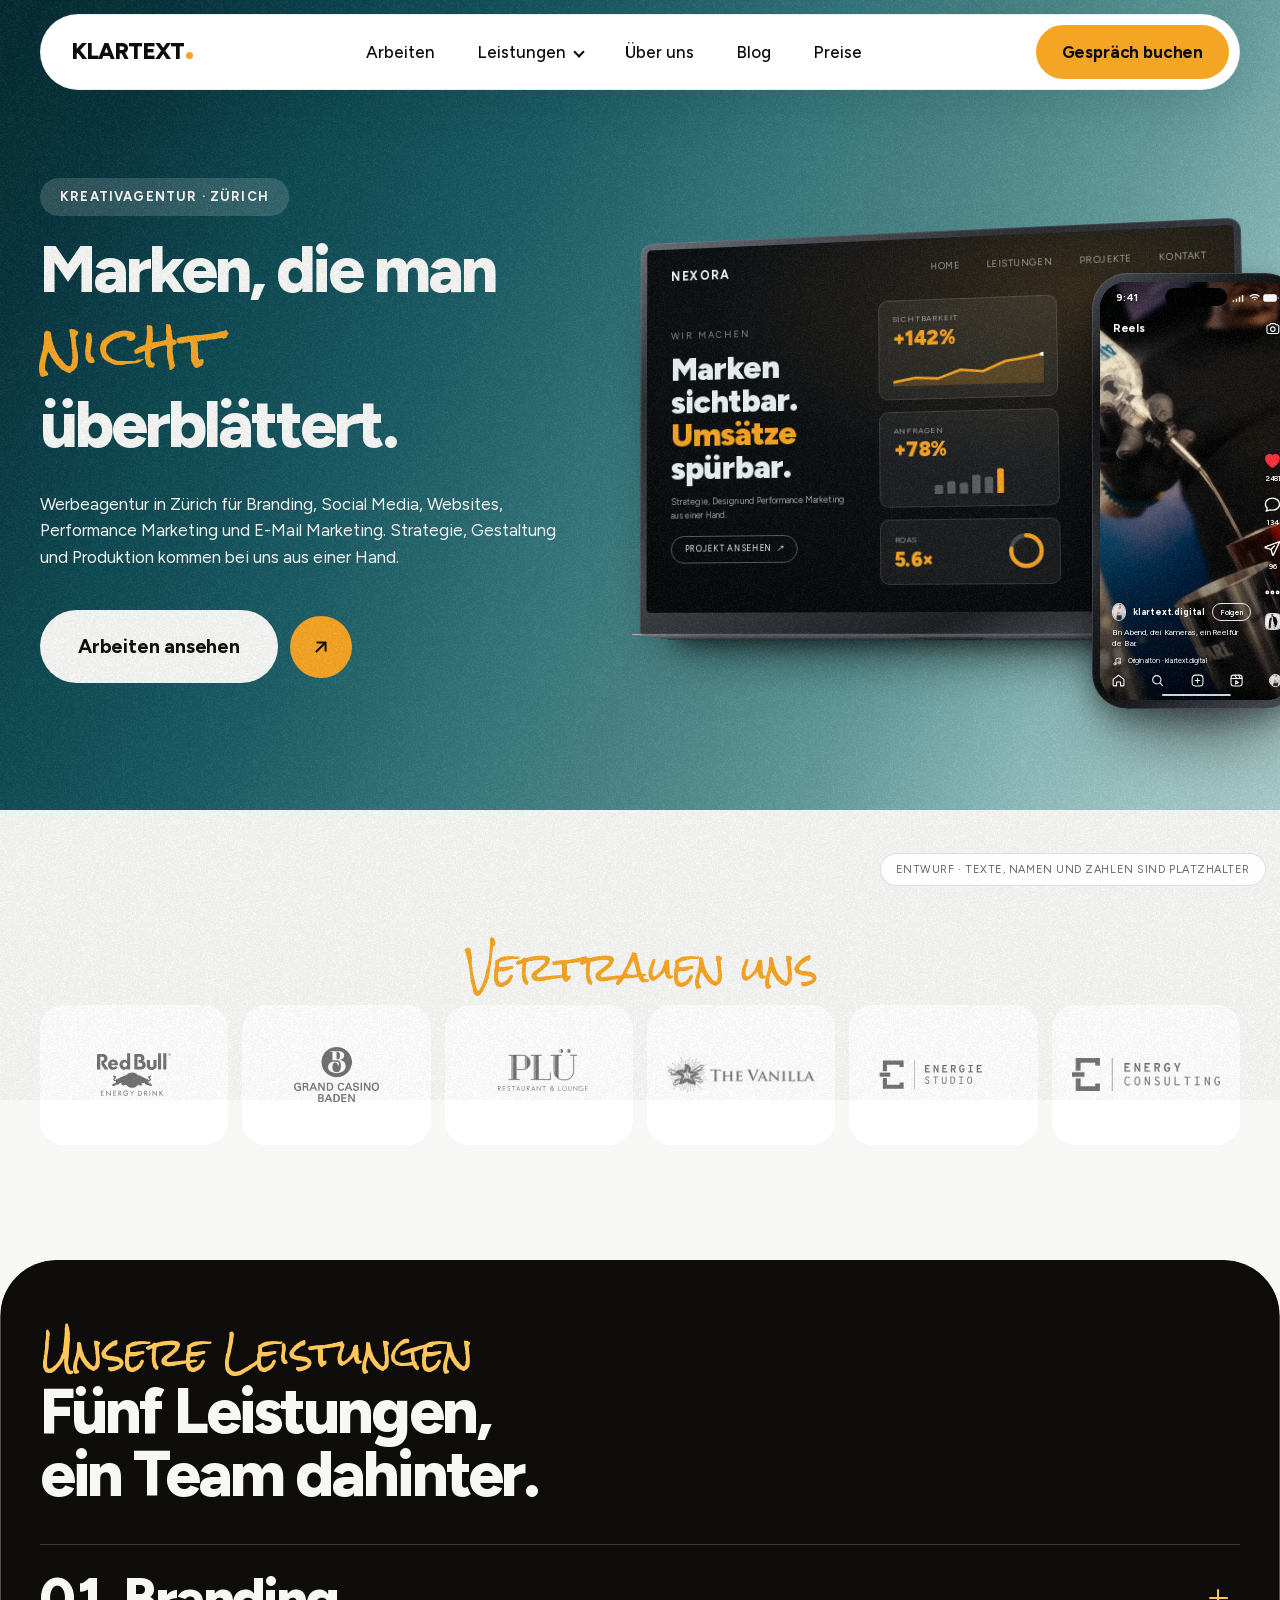
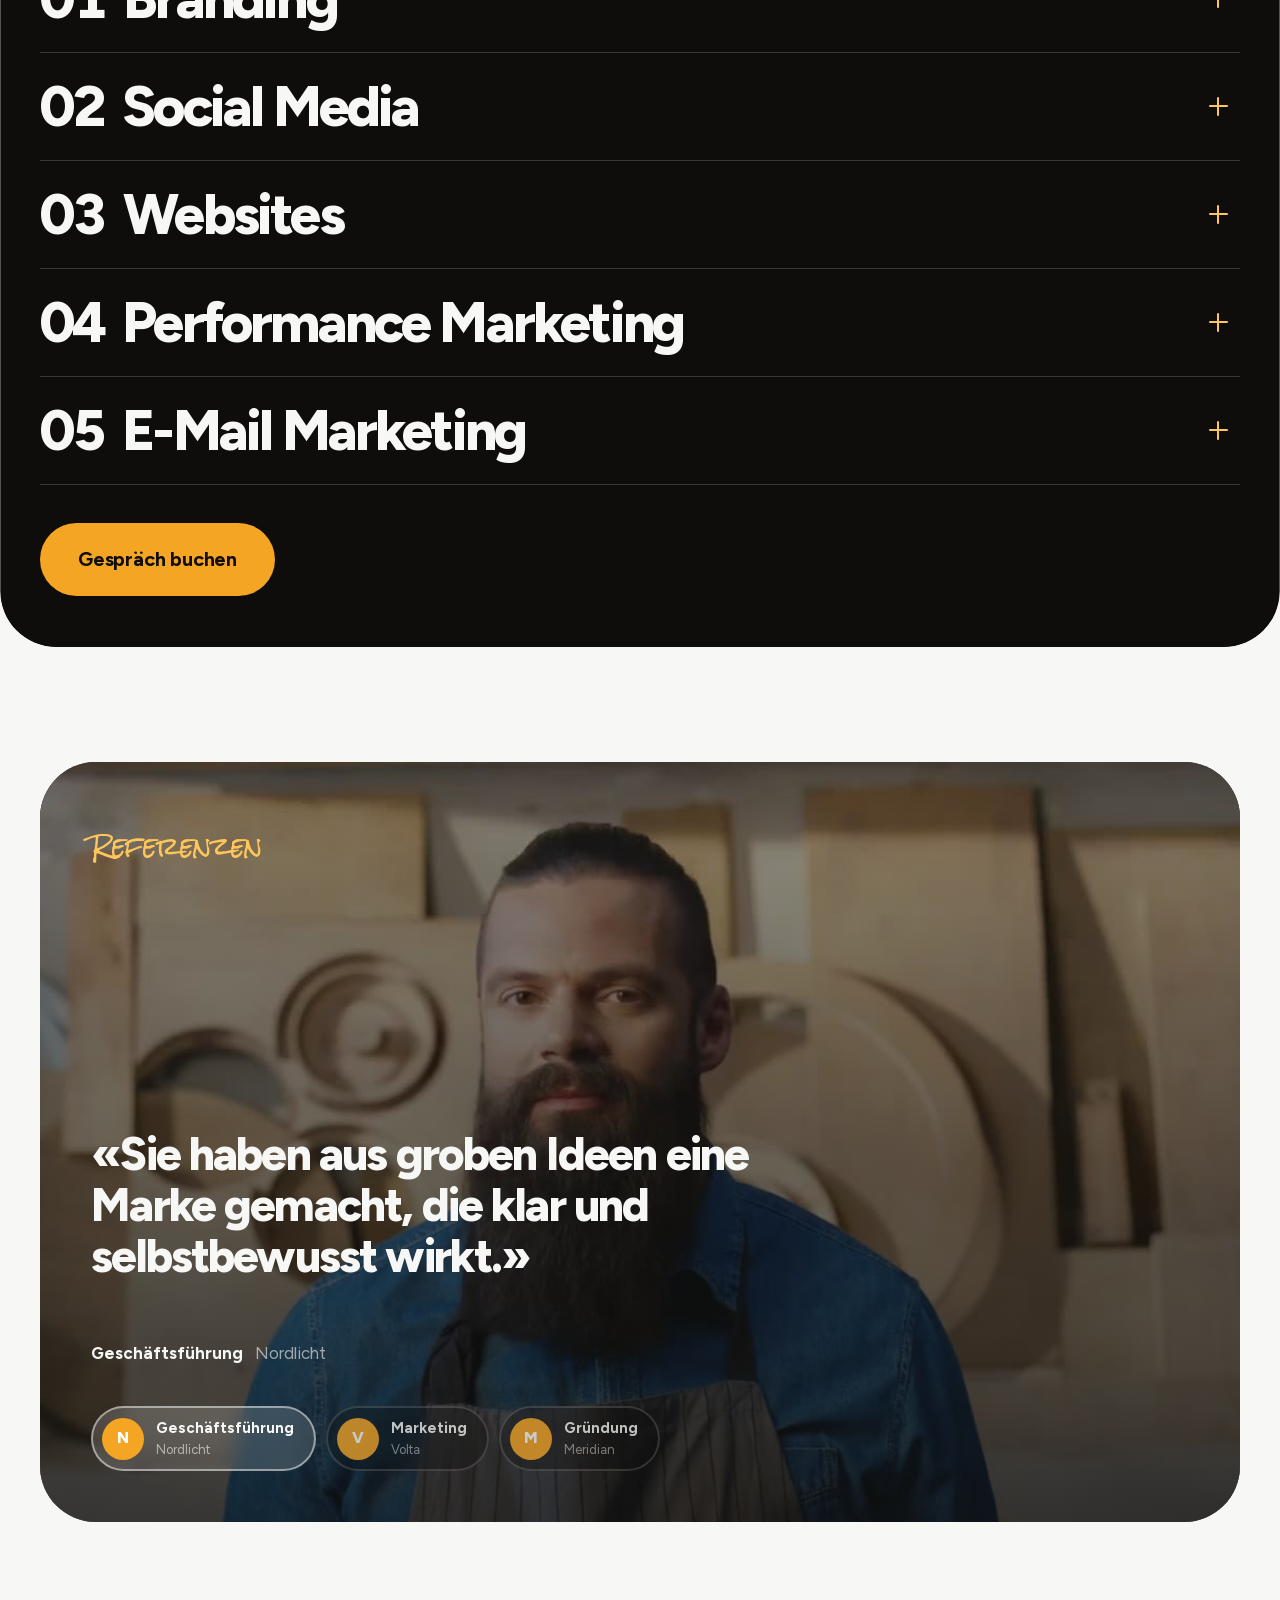
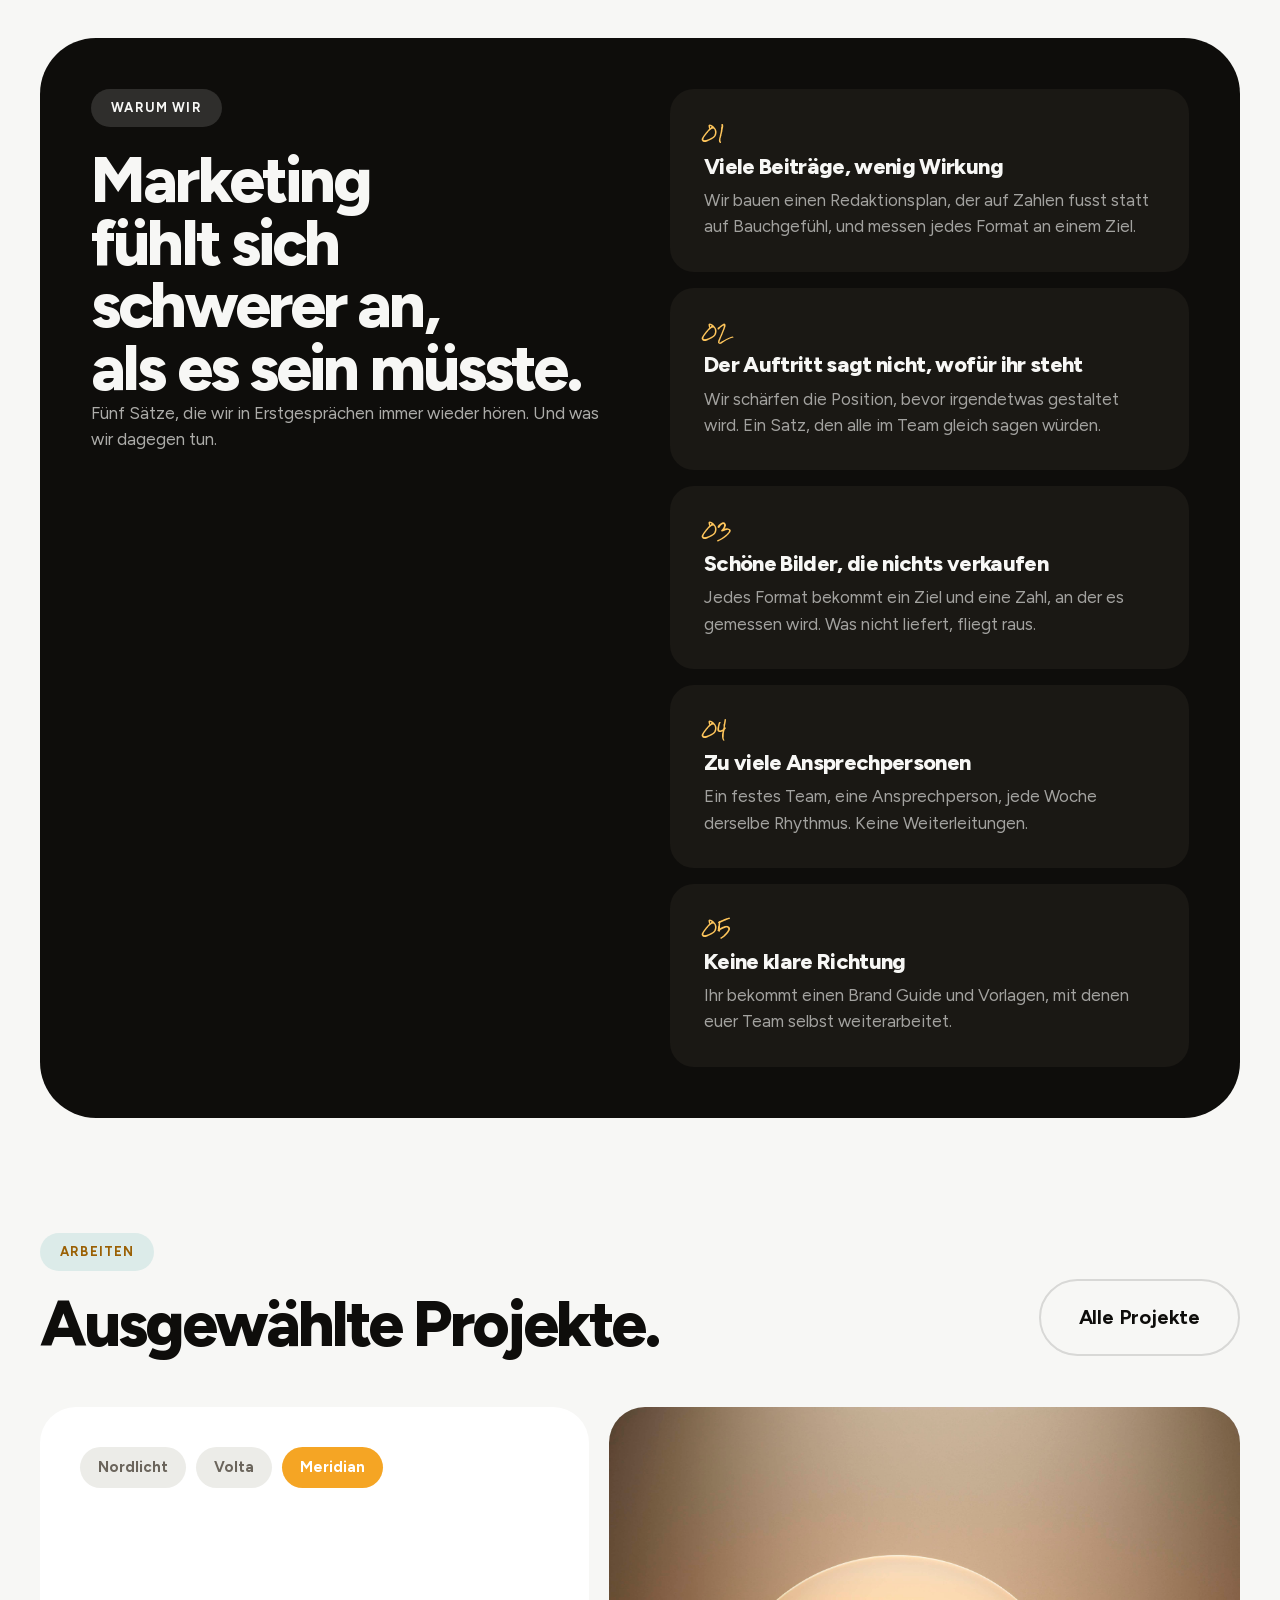
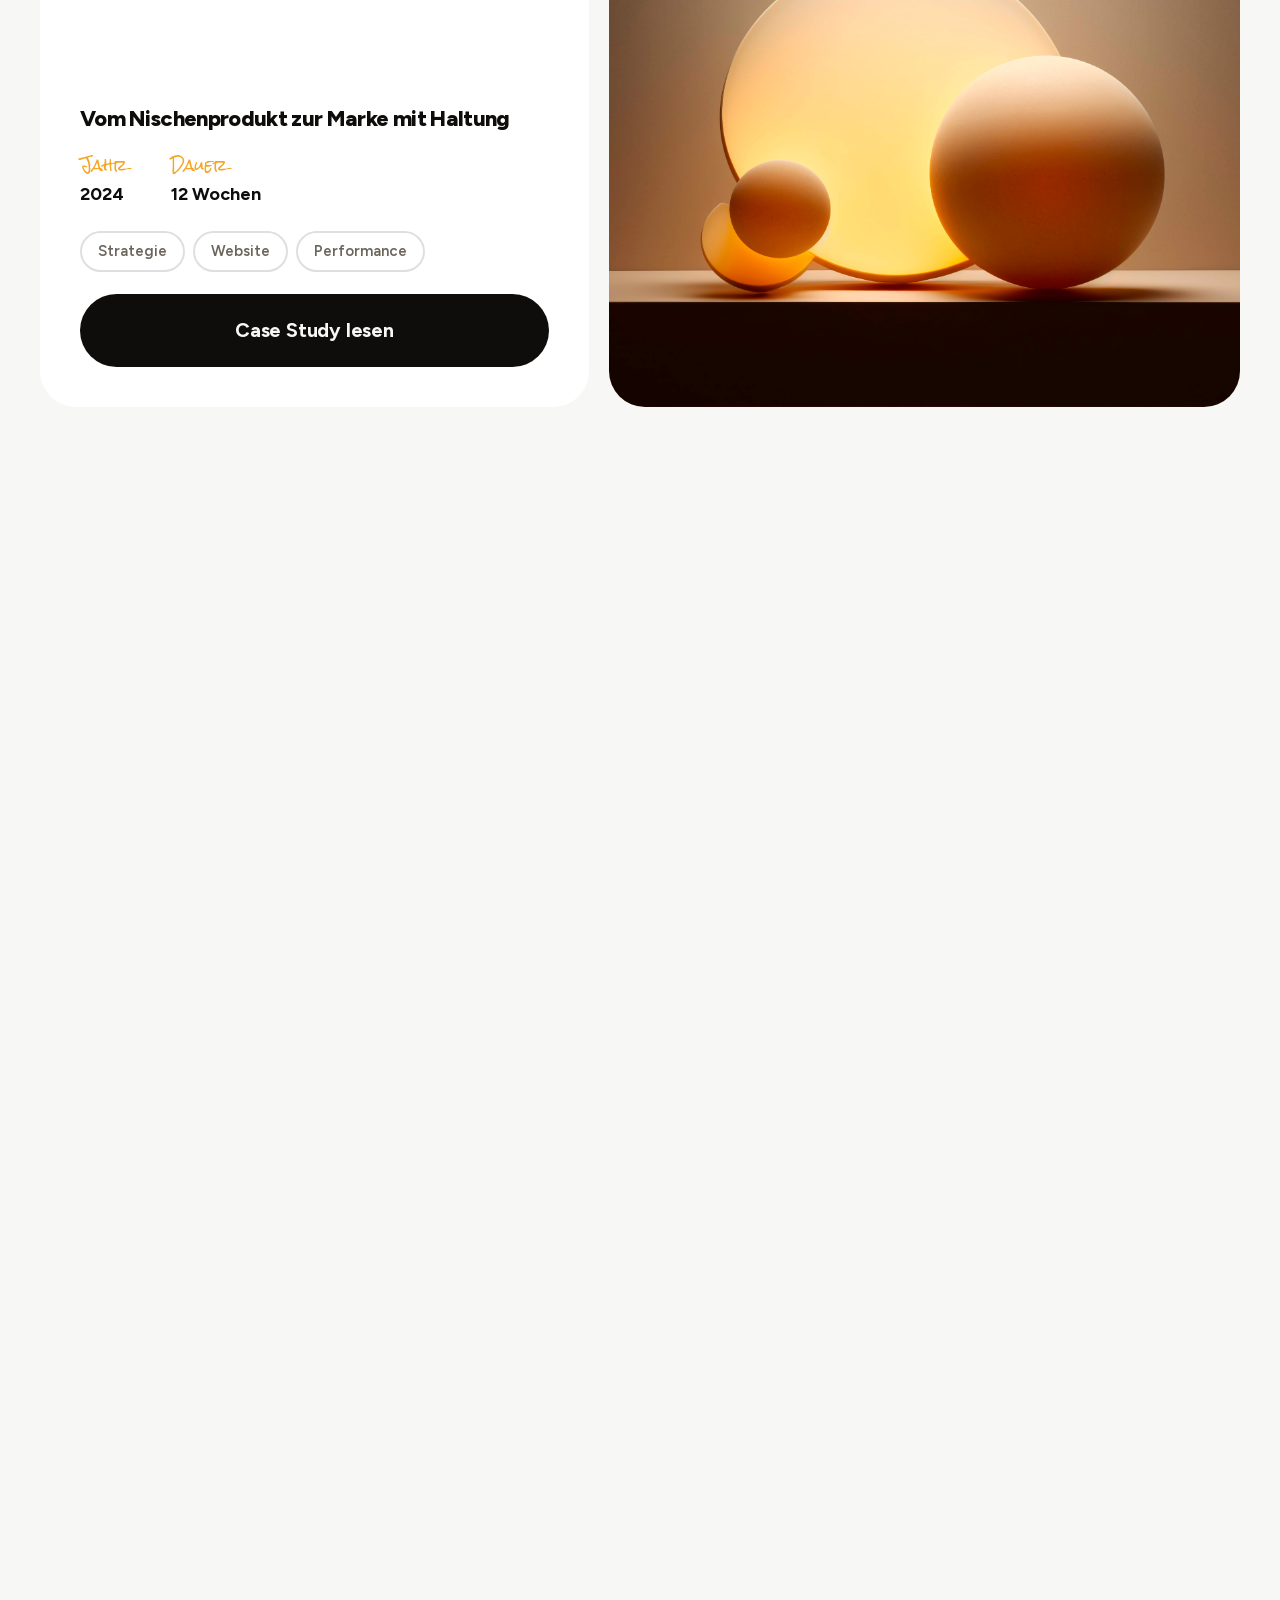
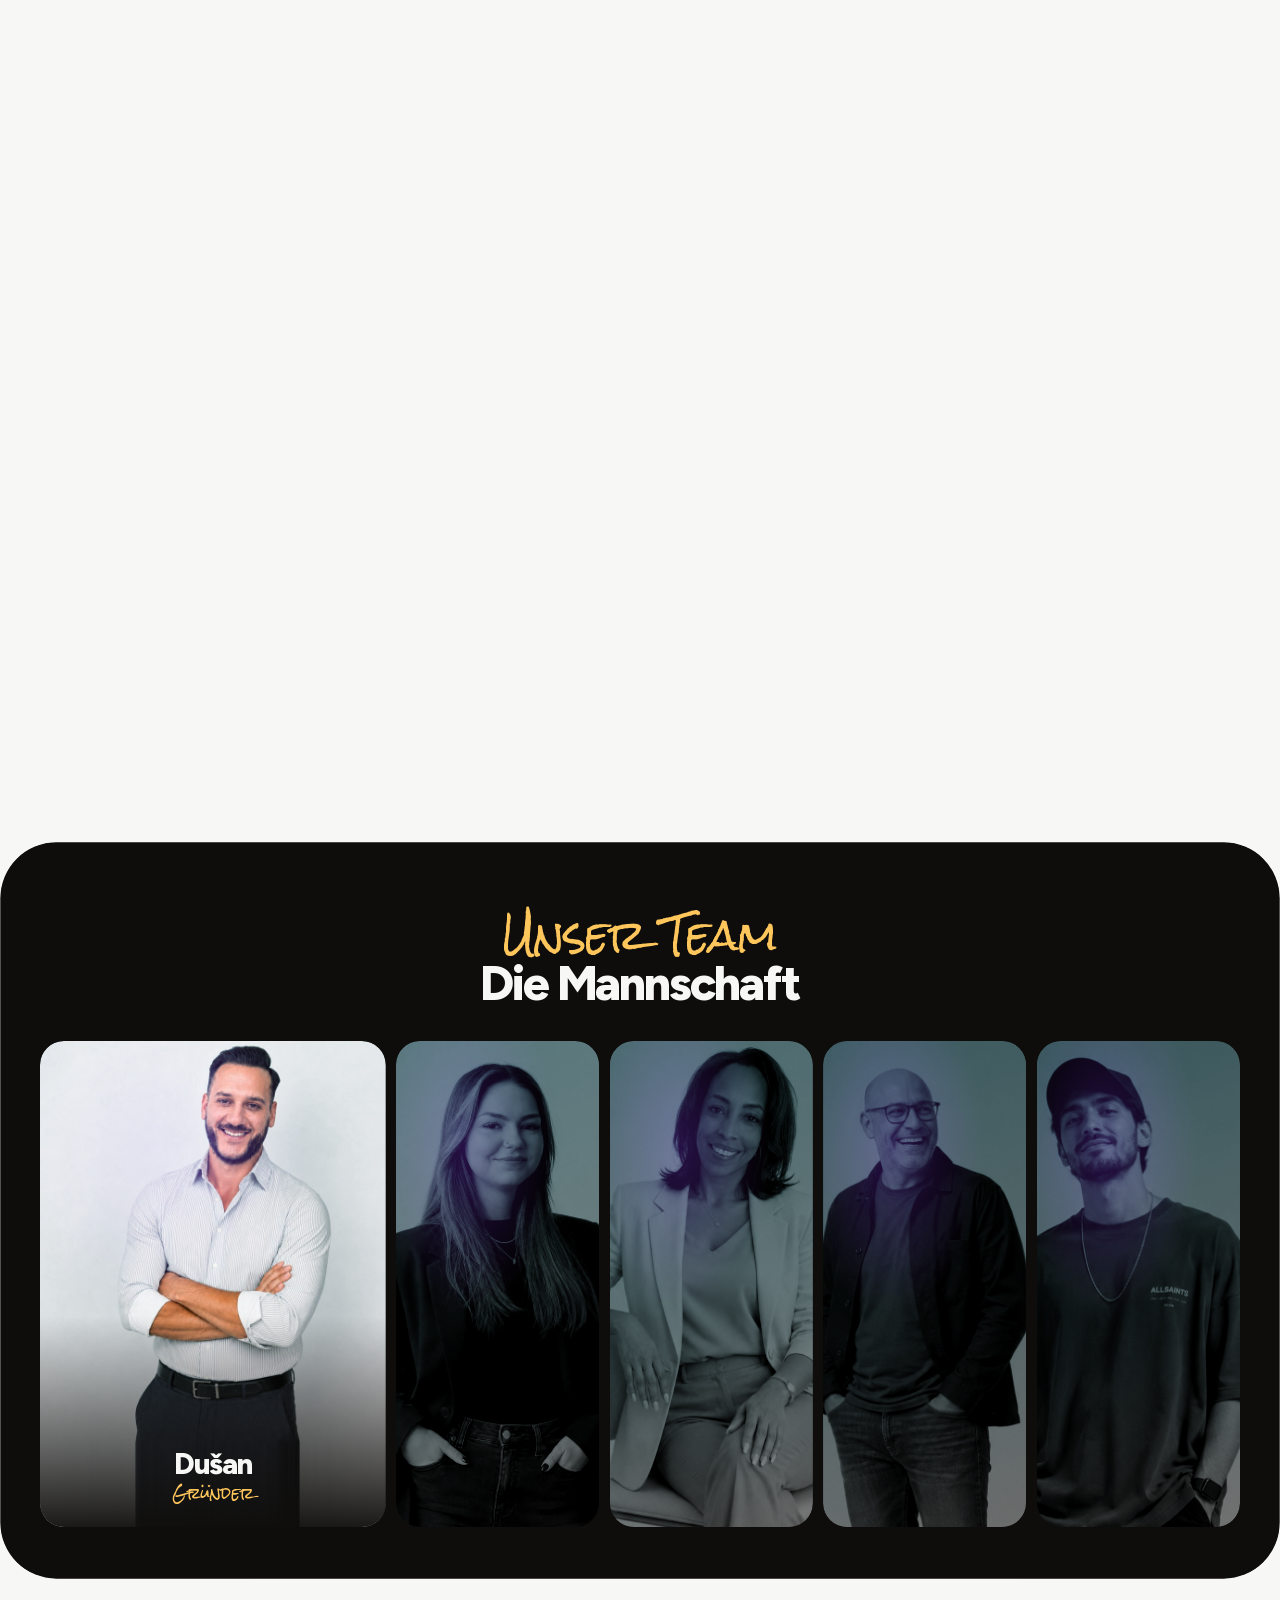
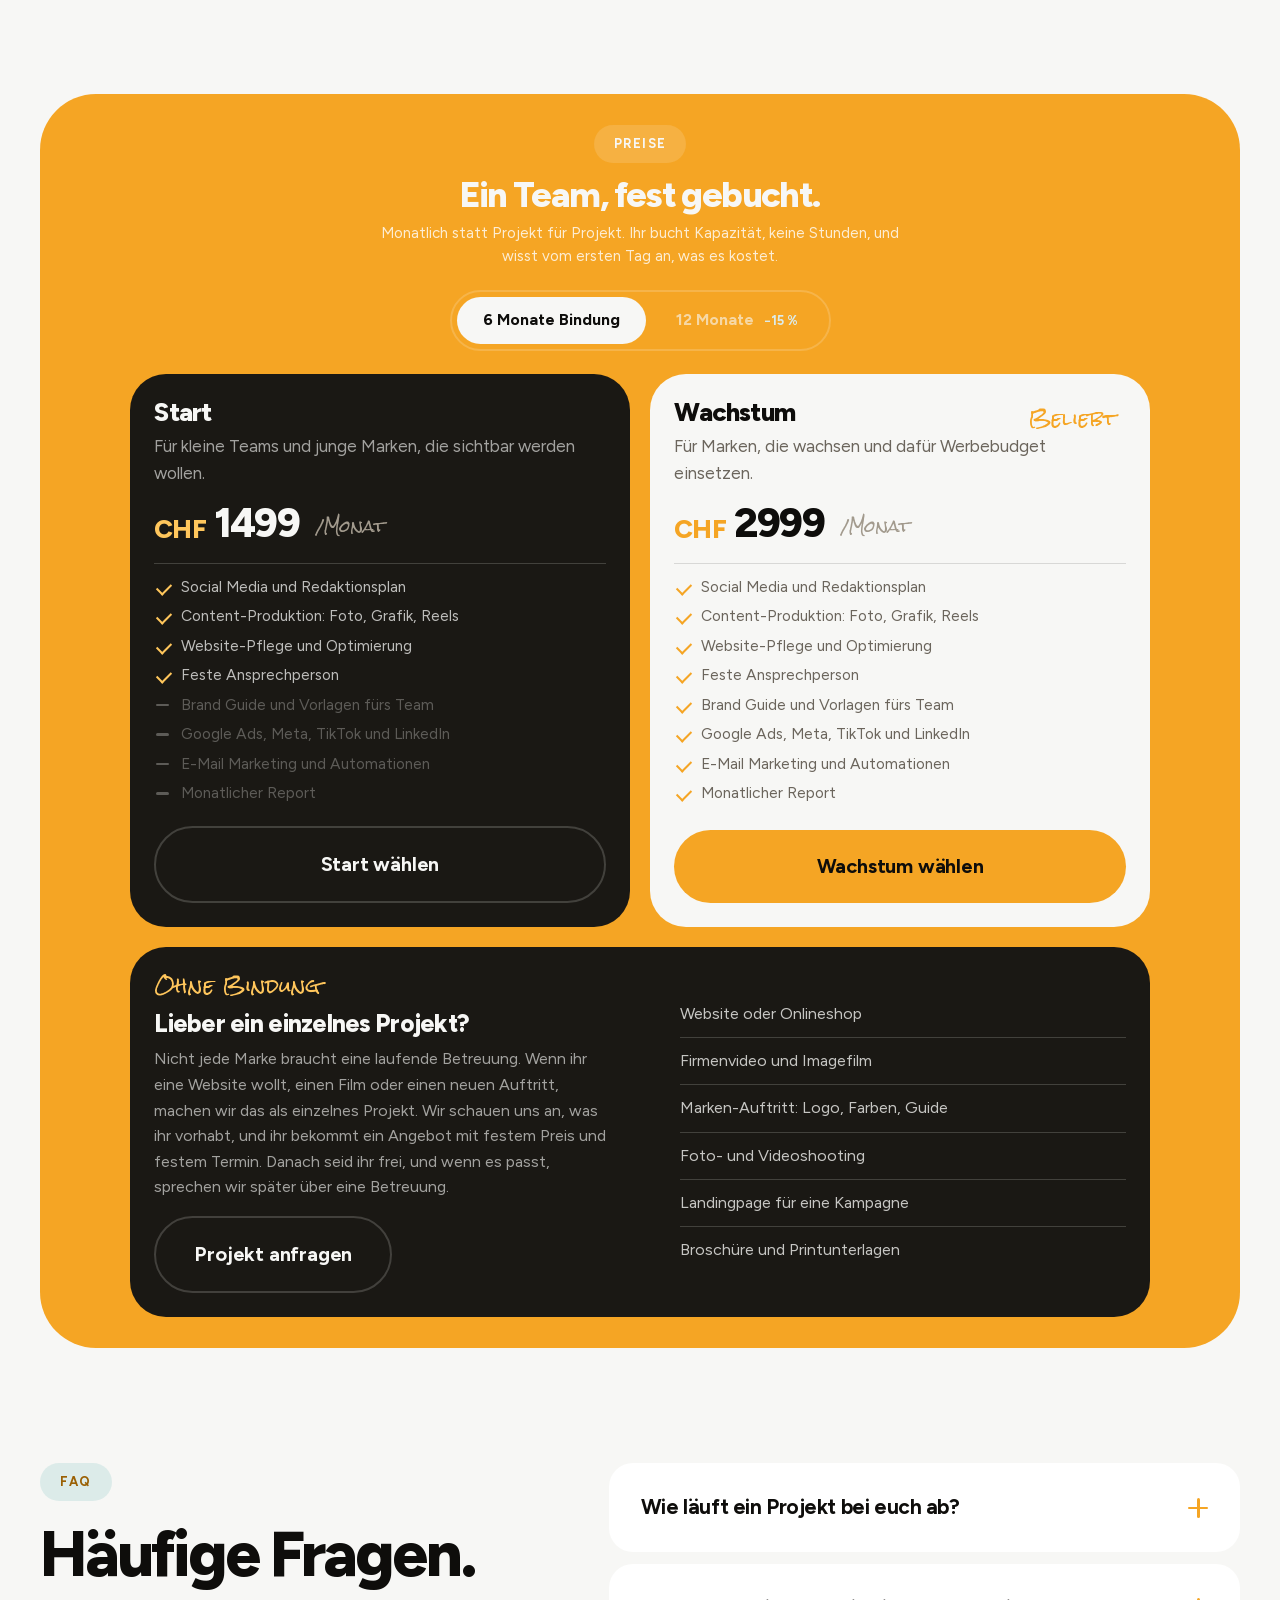
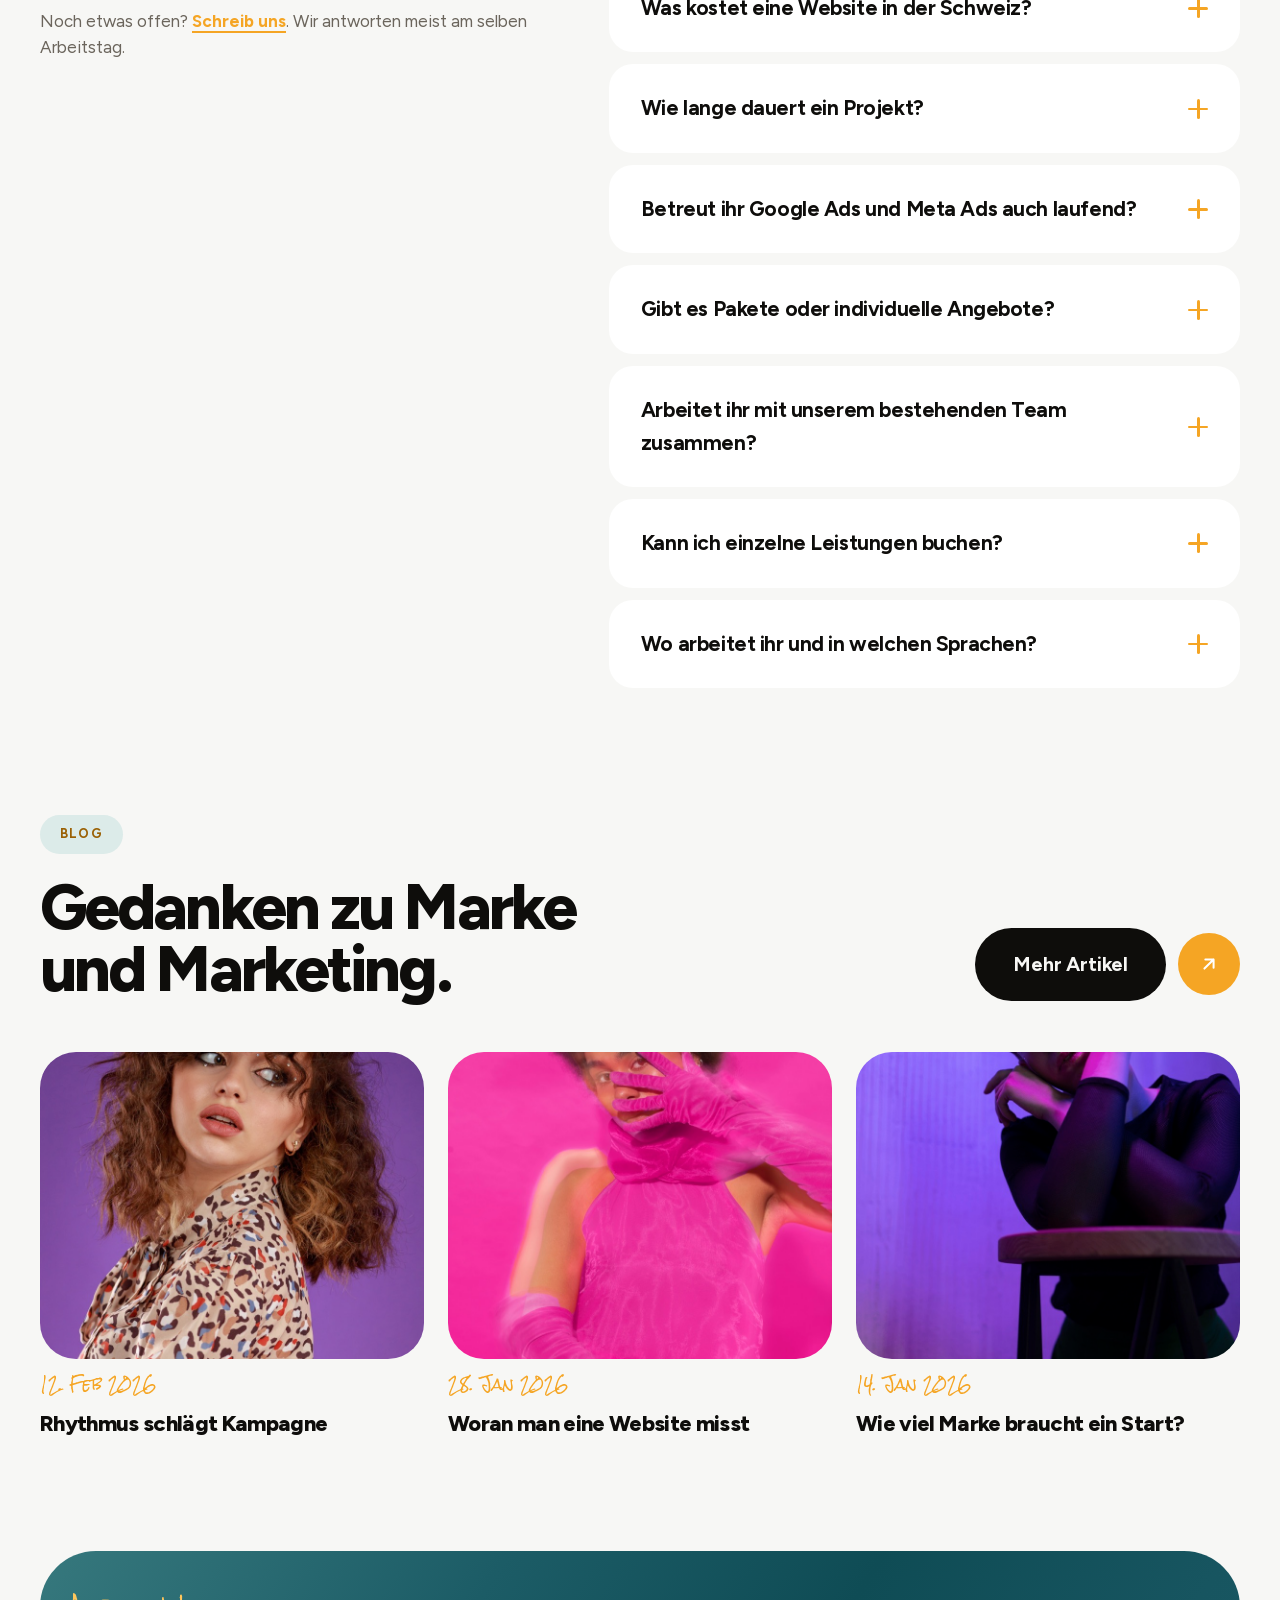
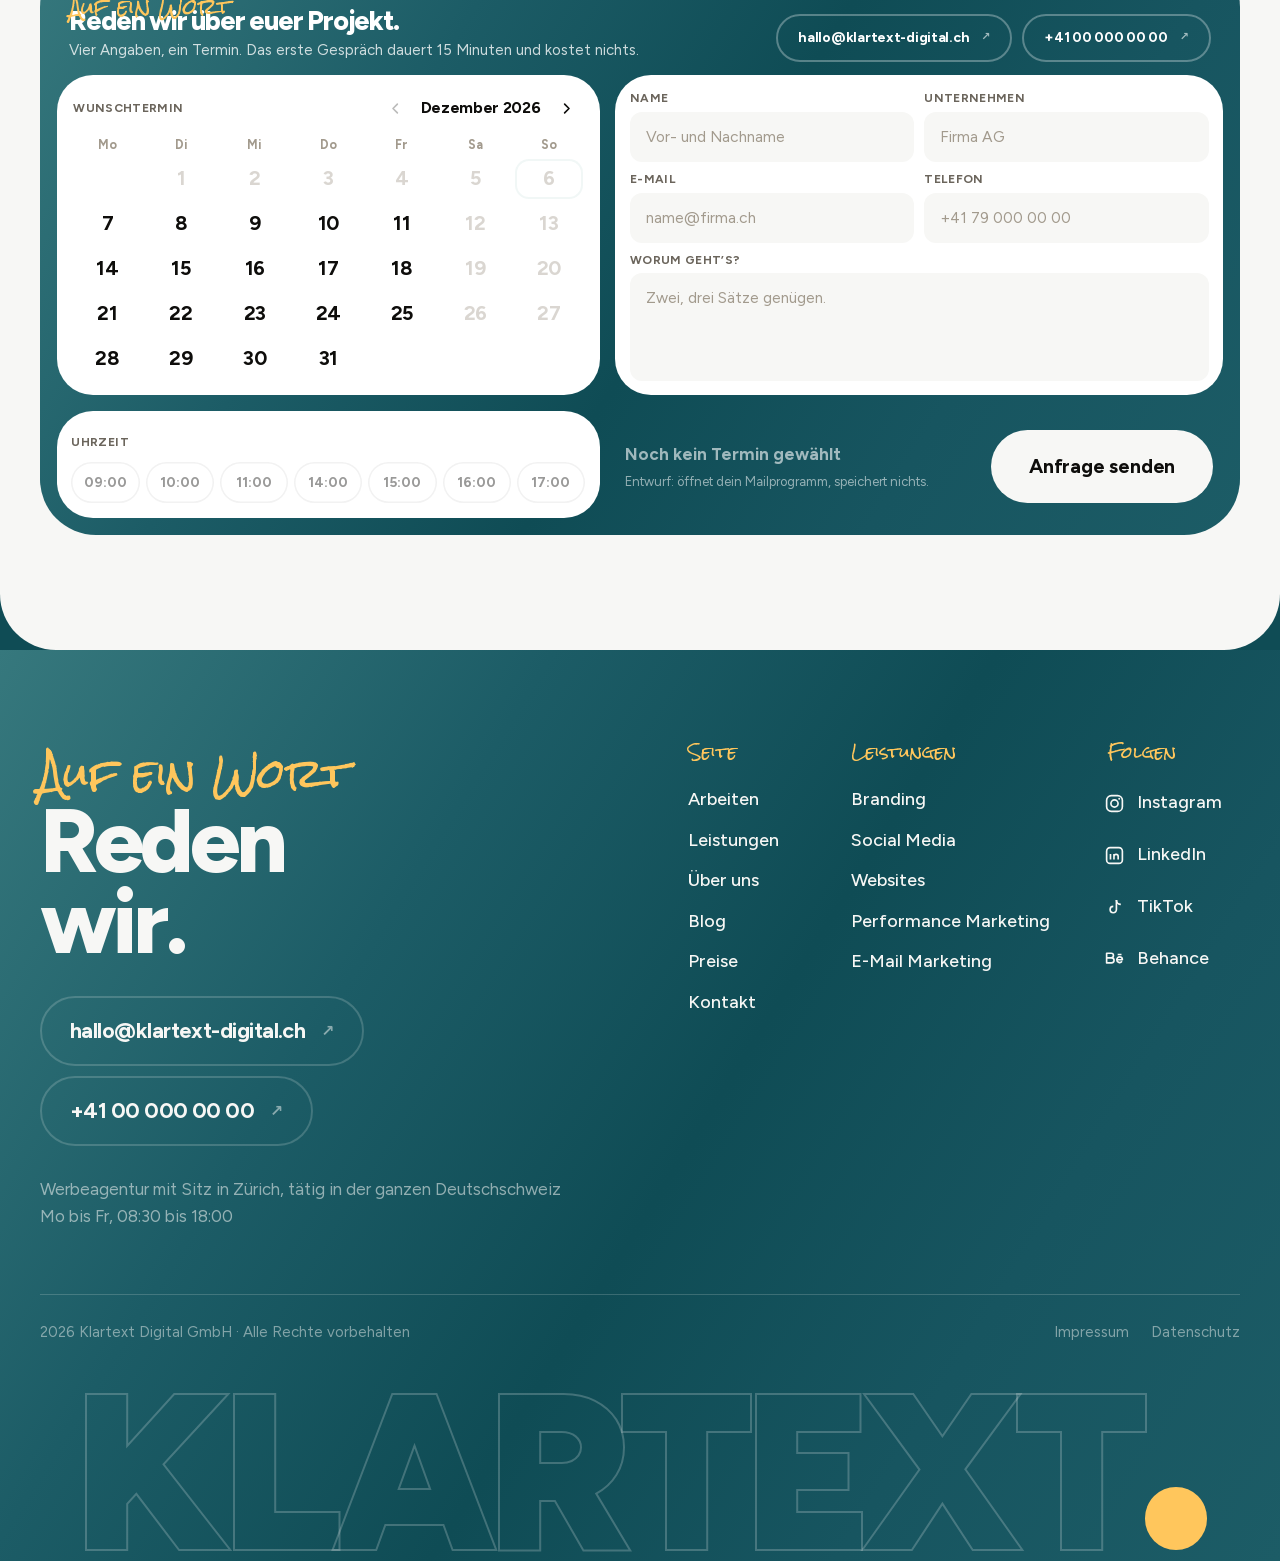
==== commit c4e1a42b: "Abstaende der Fallseiten in den Rhythmus, Kontakttext auf Standard, eigener Mauszeiger" ====
--- a/index.html
+++ b/index.html
@@ -813,6 +813,7 @@
 <script src="js/ScrollTrigger.min.js"></script>
 <script src="lader.js"></script>
 <script src="bewegung.js"></script>
+<script src="zeiger.js"></script>
   <script src="handy.js"></script>
 </body>
 </html>
--- a/stil.css
+++ b/stil.css
@@ -1281,7 +1281,12 @@
 .ruf__karte--knapp{grid-template-columns:1fr;text-align:center;
   justify-items:center;padding:clamp(40px,4.6vw,80px)}
 .ruf__karte--knapp .ruf__wort{padding:0}
-.ruf__karte--knapp .ruf__text{margin:0 auto 26px;max-width:44ch}
+/* Auf der grossen Karte stand der Satz in 15 px, waehrend die Seite
+   sonst 17 bis 21 px fuehrt — er wirkte wie eine Fussnote. Gleiche
+   Groesse wie jeder andere Fliesstext, und mehr Luft zum Titel. */
+.ruf__karte--knapp .ruf__text{font-size:clamp(17px,1.25vw,21px);
+  line-height:1.55;max-width:46ch;
+  margin:clamp(16px,1.7vw,28px) auto clamp(28px,3vw,42px)}
 .ruf__karte--knapp .knopf--akzent{background:var(--creme);color:var(--tinte);
   --knopf-fuell:var(--violett)}
 .ruf__karte--knapp .knopf--akzent:hover,
@@ -1294,7 +1299,10 @@
 .artikel--recht{margin-top:clamp(16px,1.8vw,30px)}
 
 /* Fallstudie: Text links, Eckdaten als Karte rechts */
-.fall__gross{max-width:1520px}
+/* Das Grossbild hing frei: oben 110 px zum Titel, unten 4 px zum Text.
+   Der Rhythmus der Seite ist 44 px unter dem Titel und var(--sec)
+   zwischen den Bloecken — hier stand es ausserhalb dieses Systems. */
+.fall__gross{max-width:1520px;margin-top:0;margin-bottom:var(--sec)}
 .fall__frage{font-size:clamp(21px,1.8vw,29px);letter-spacing:-.03em;margin:0 0 9px}
 .unter__text .fall__frage:not(:first-child){margin-top:1.5em}
 .fall__fakten{background:var(--creme-3);border-radius:var(--r-mittel);
@@ -1754,3 +1762,24 @@
 @media (max-width:520px){
   .geraete .handy{--b:min(150px,40vw);right:-2%}
 }
+
+
+/* ── Mauszeiger ────────────────────────────────────────────────
+   Bewegung von chkstepan.com abgemessen: der Punkt folgt mit
+   Faktor 0,2 je Bild, der Ring mit 0,1 — er bleibt also sichtbar
+   zurueck und zieht nach. Groessenwechsel in 0,25 s, Ein- und
+   Ausblenden in 0,6 s. */
+.zeiger{position:fixed;inset:0;z-index:999998;pointer-events:none}
+.zeiger__punkt,.zeiger__ring{position:absolute;border-radius:50%;
+  transform:translate(-50%,-50%);opacity:0}
+.zeiger__punkt{width:8px;height:8px;background:var(--violett);
+  transition:opacity .6s}
+.zeiger__ring{width:28px;height:28px;border:1px solid var(--violett);
+  transition:opacity .6s,width .25s,height .25s}
+.zeiger__punkt.ist,.zeiger__ring.ist{opacity:1}
+/* Ueber allem, was anklickbar ist, waechst der Ring. */
+.zeiger__ring.zeigt{width:50px;height:50px}
+@media (prefers-reduced-motion:reduce){
+  .zeiger__ring{transition:opacity .6s}
+}
+@media (hover:none),(pointer:coarse){ .zeiger{display:none} }
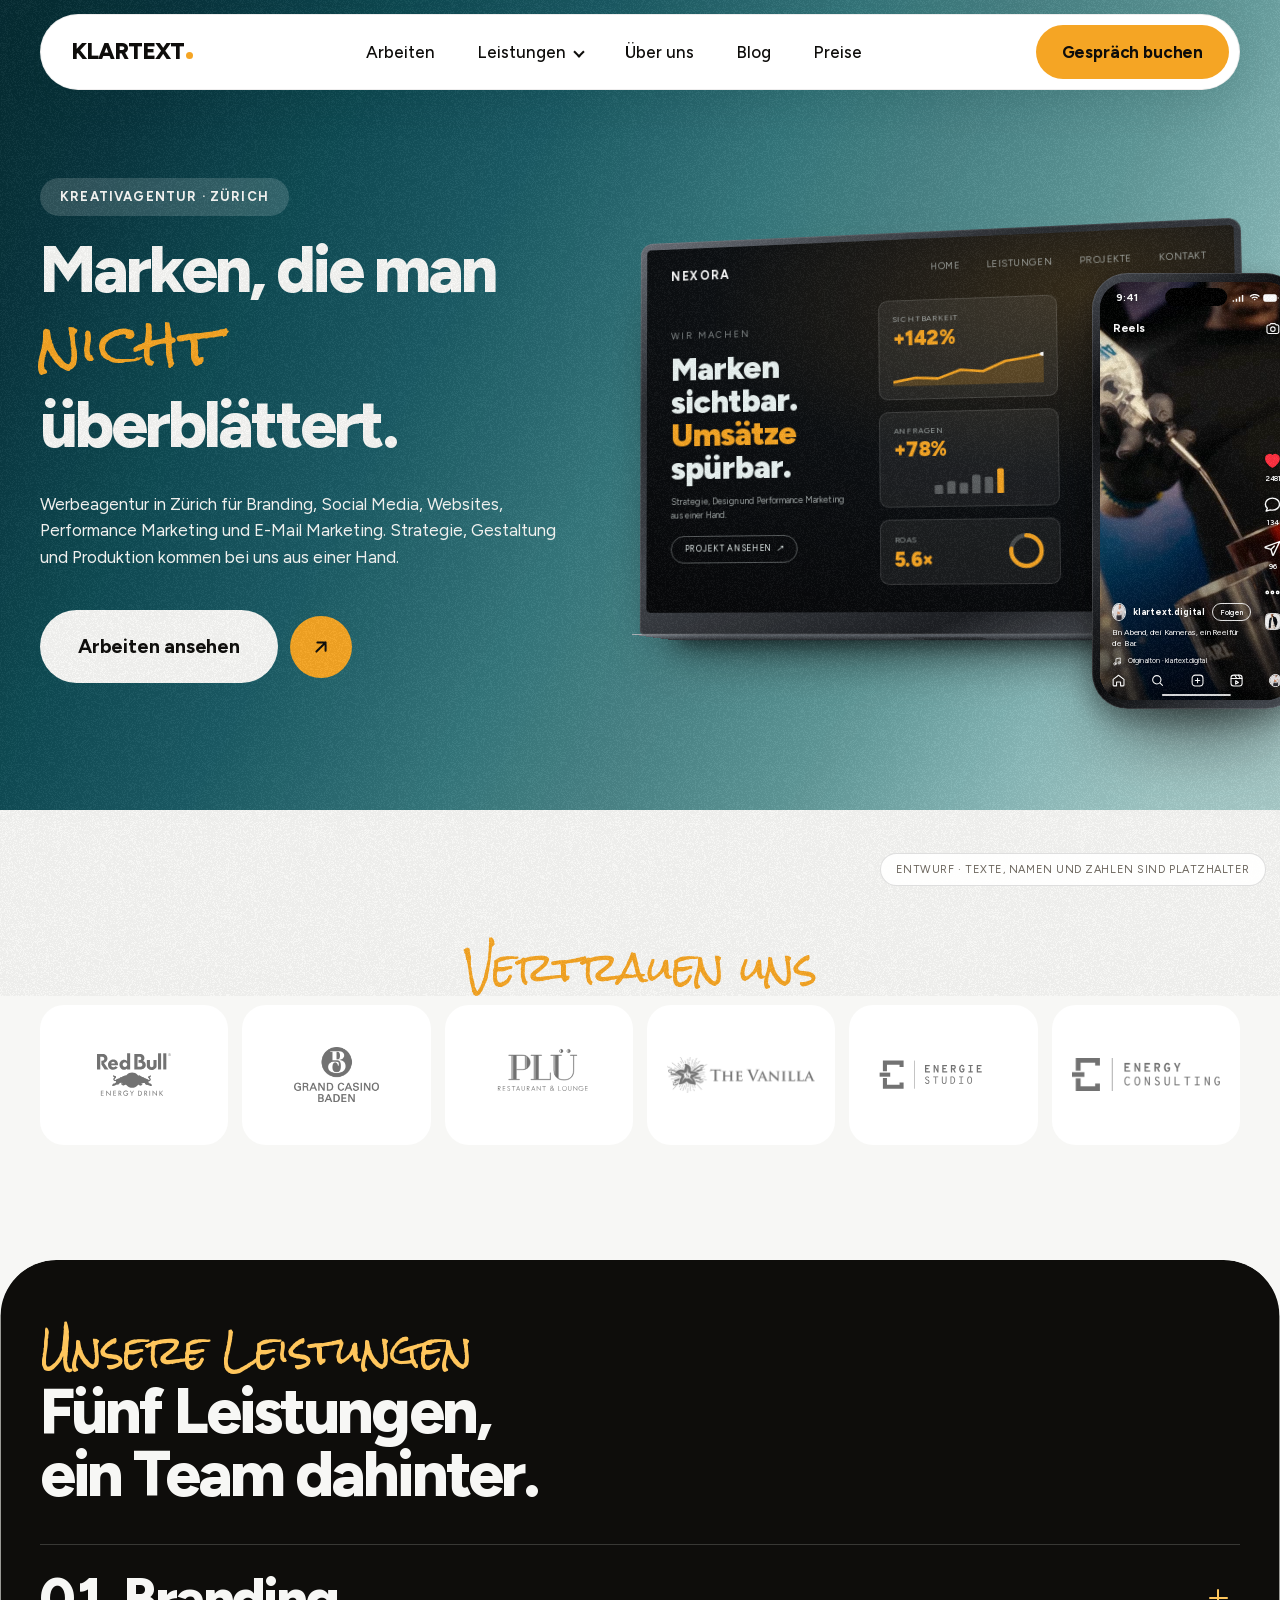
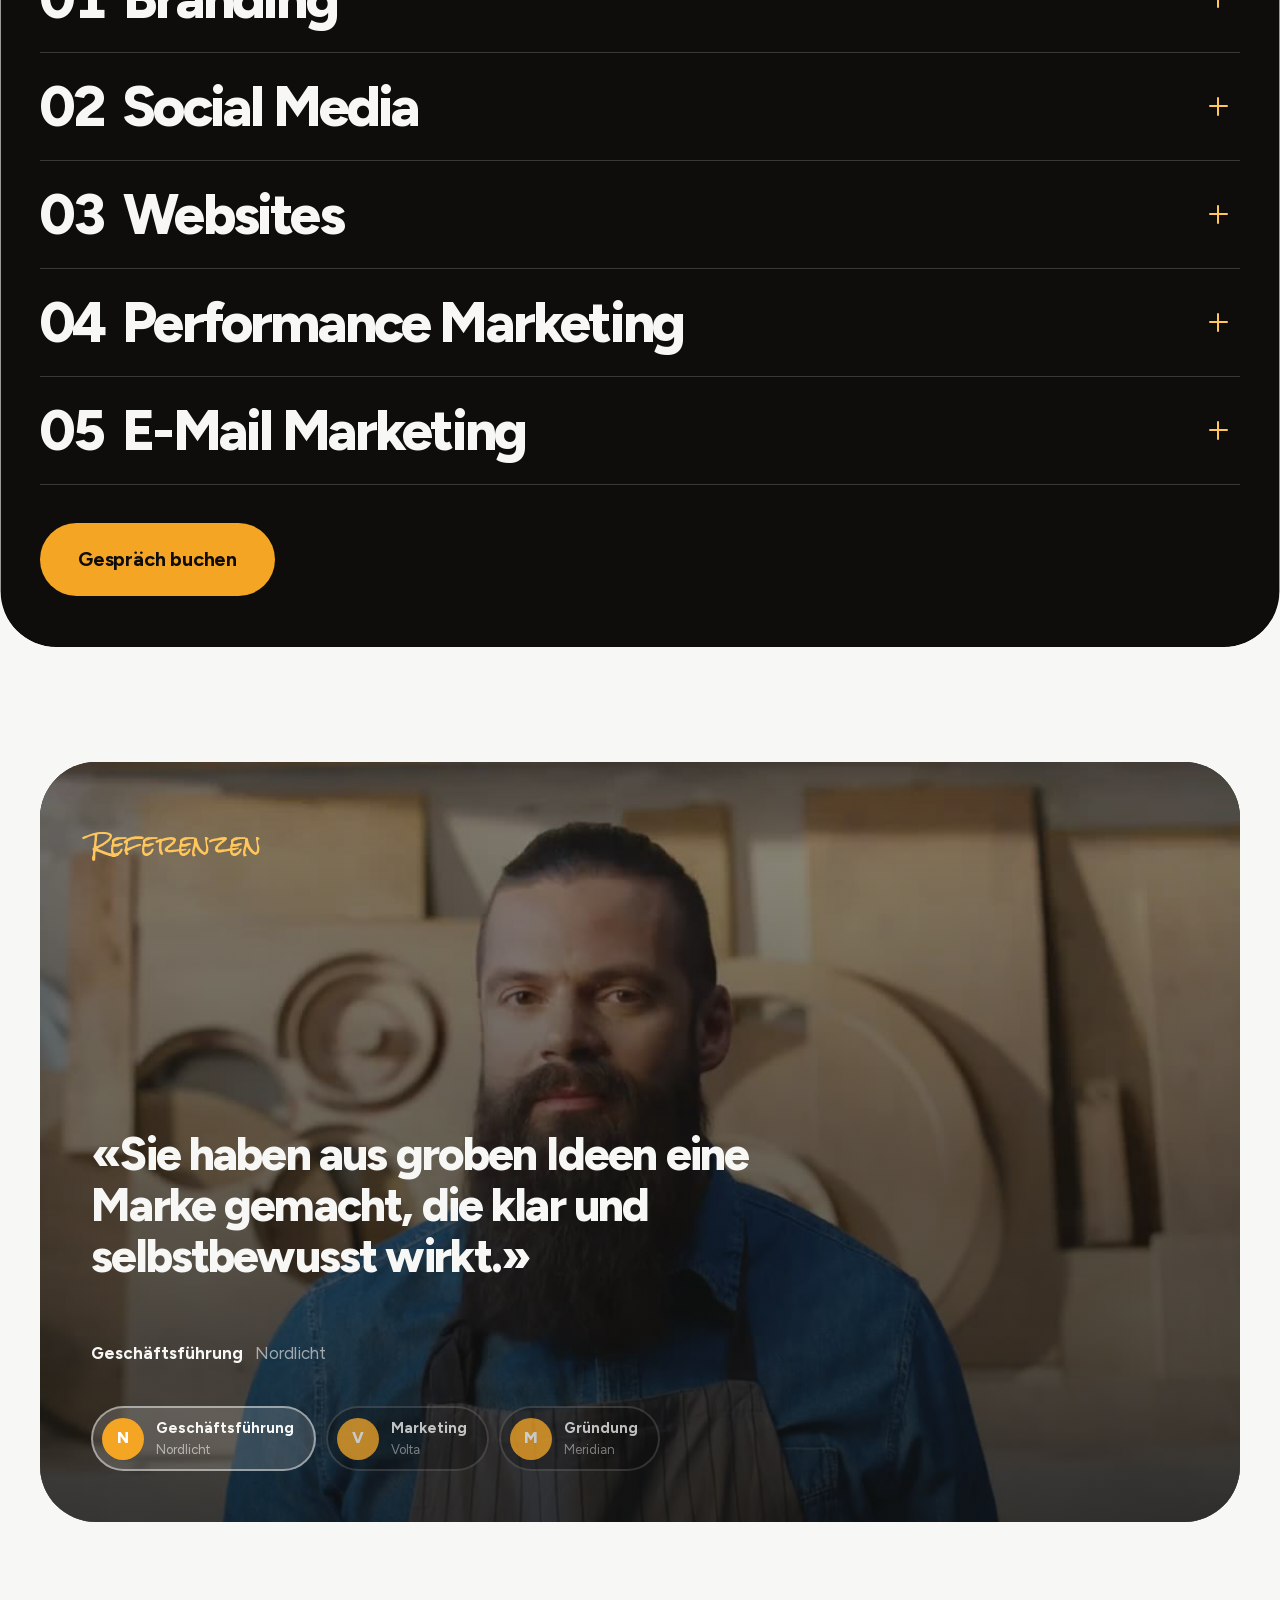
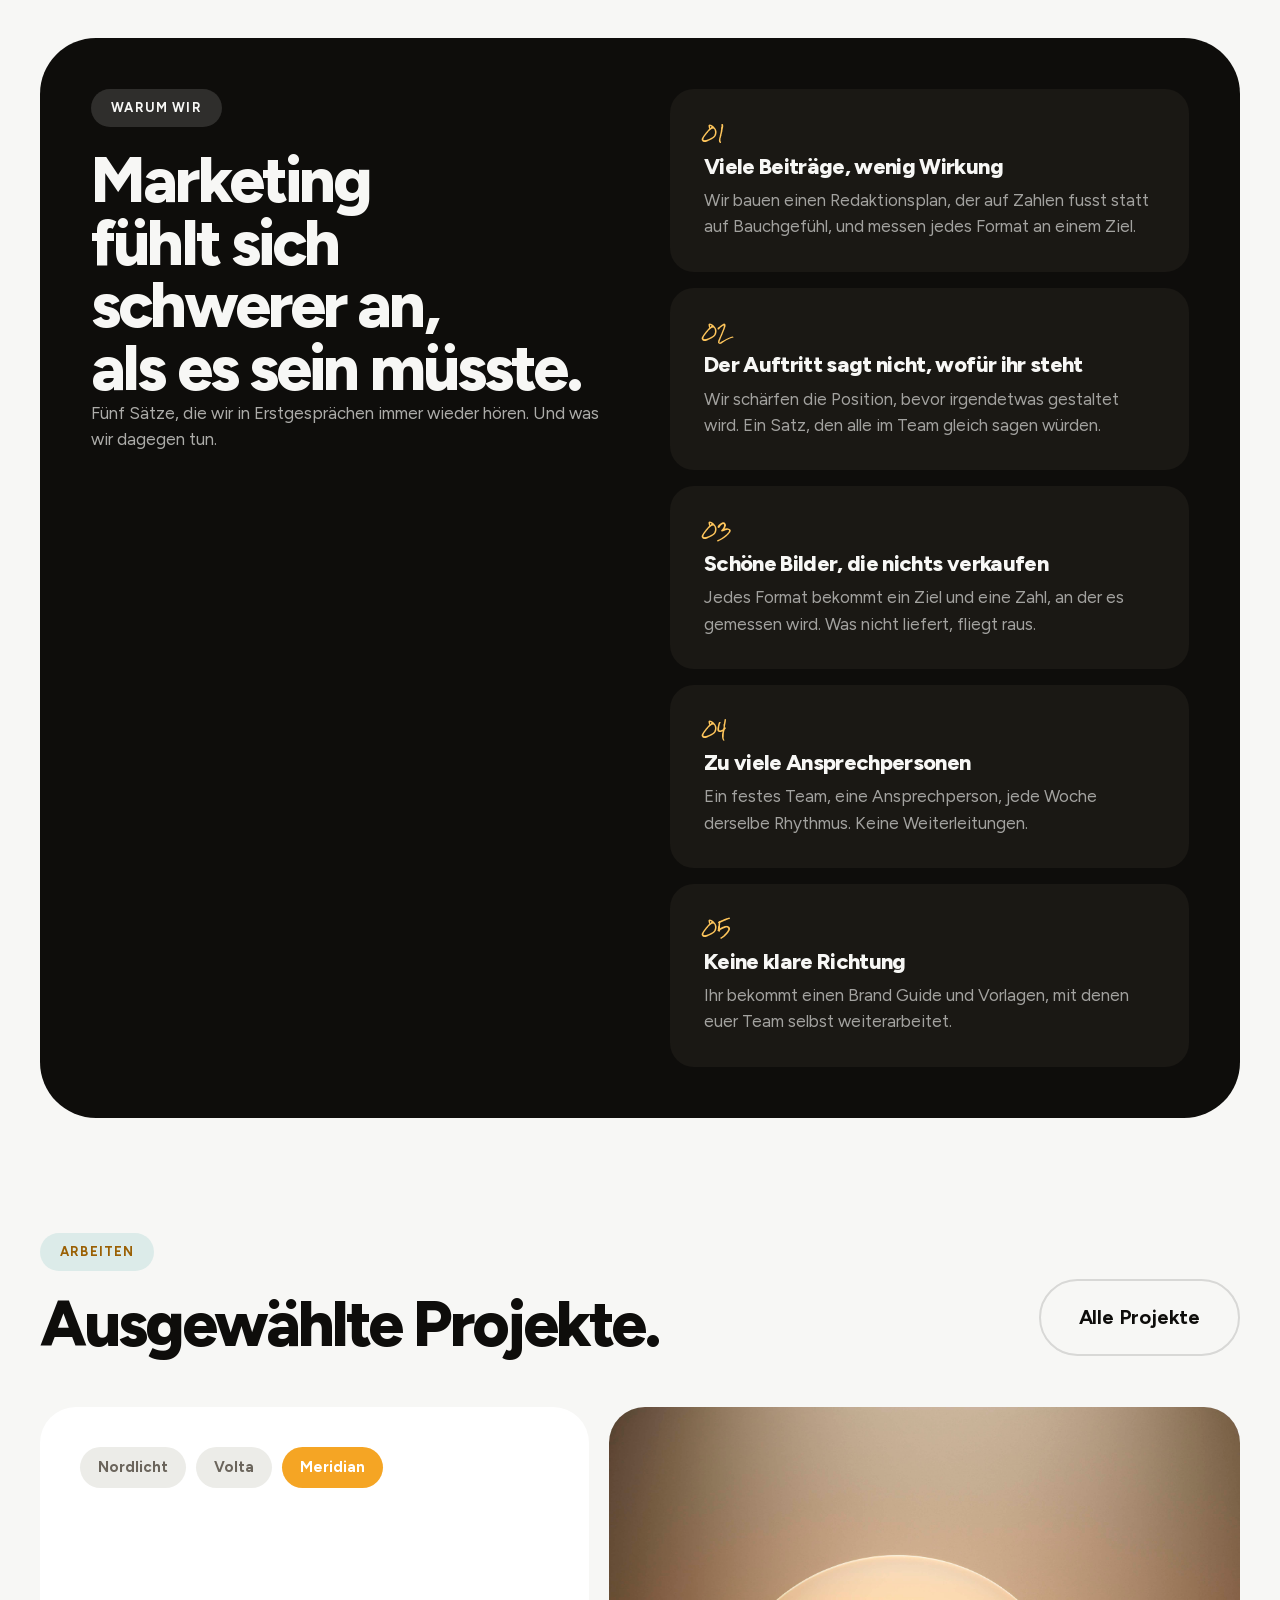
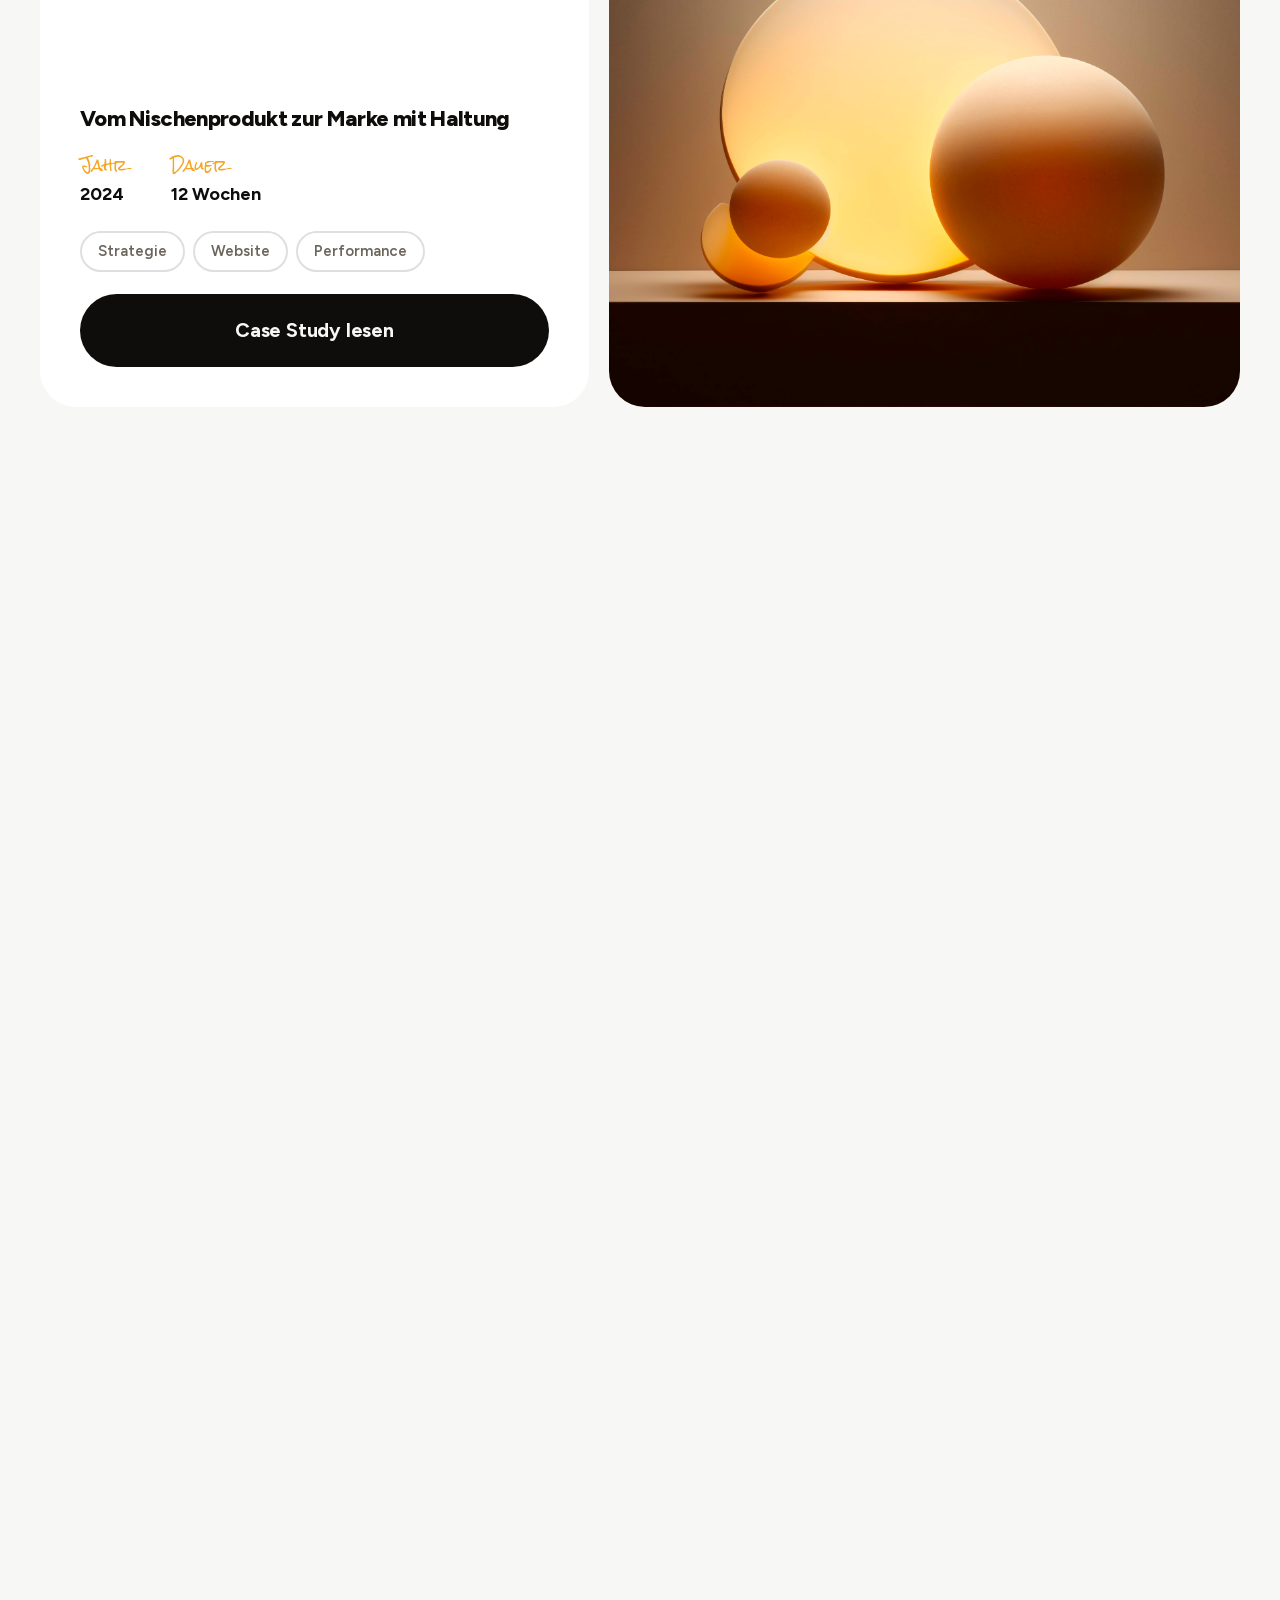
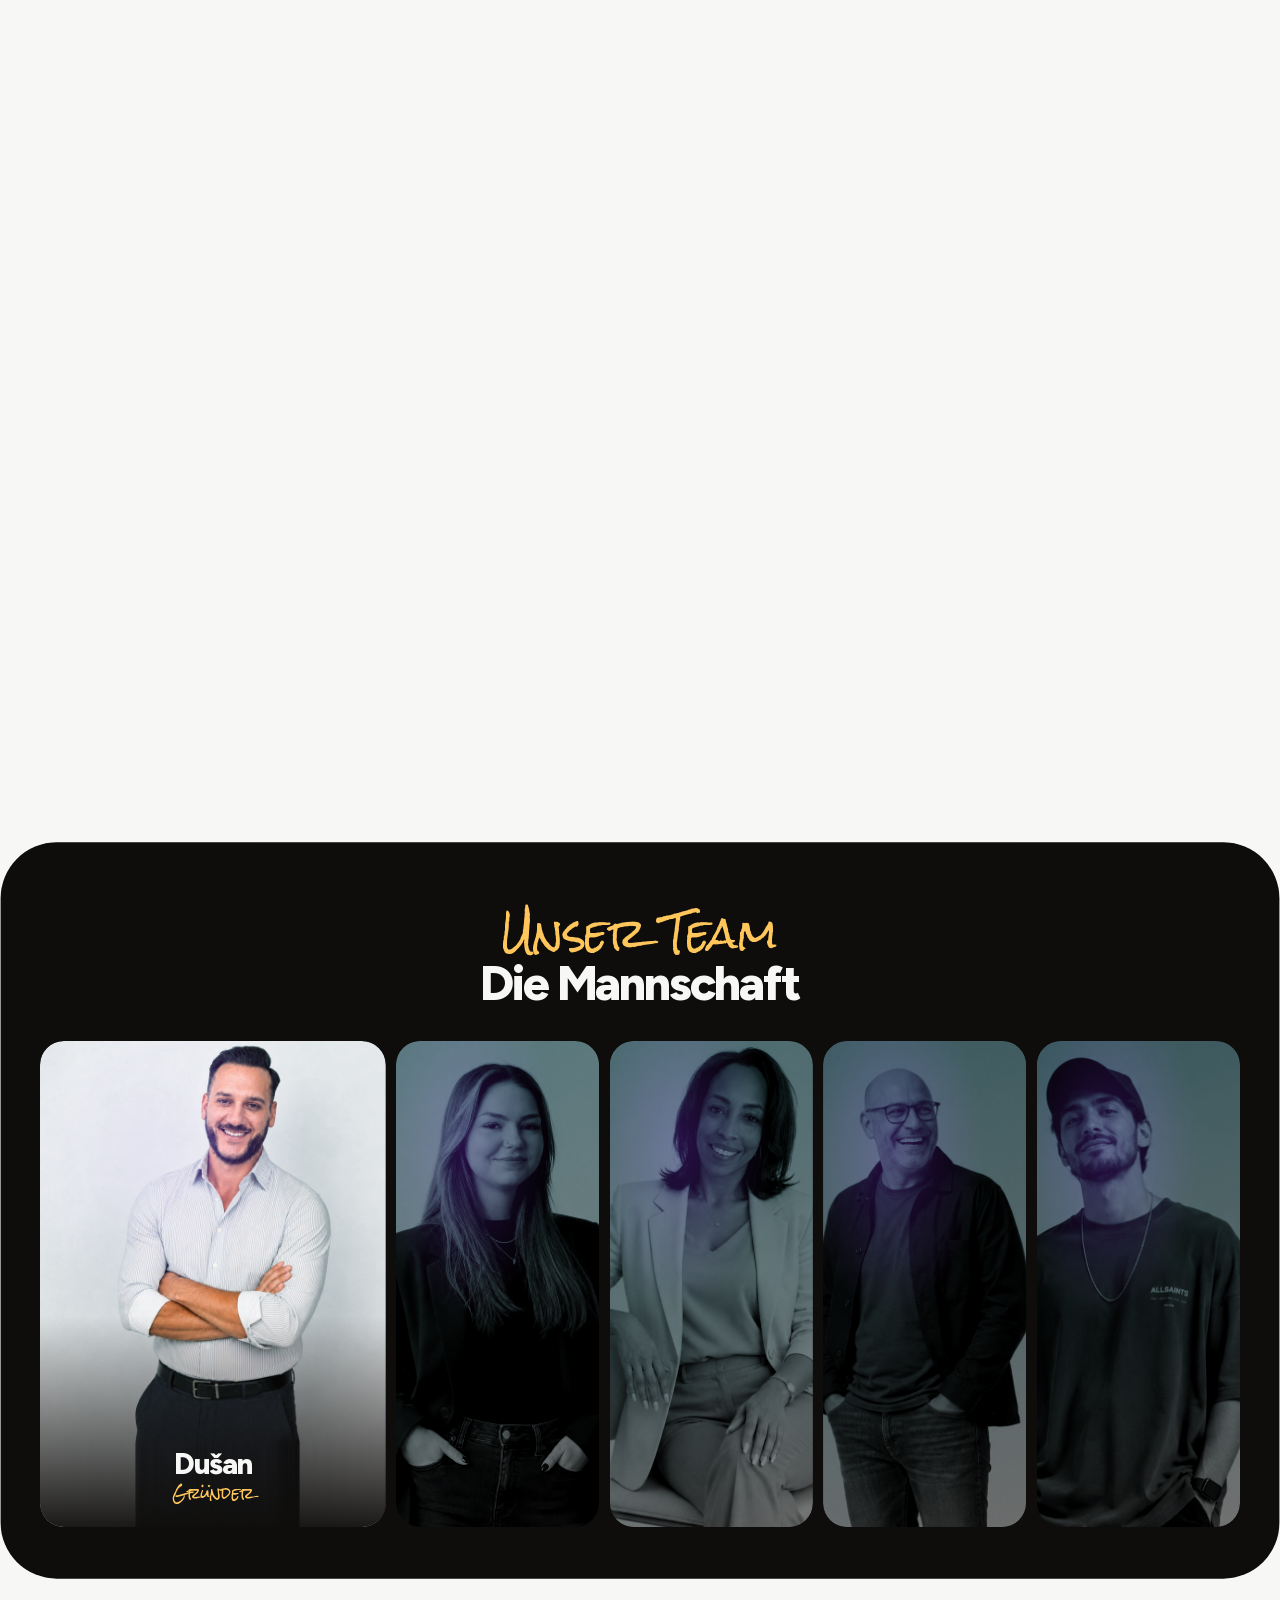
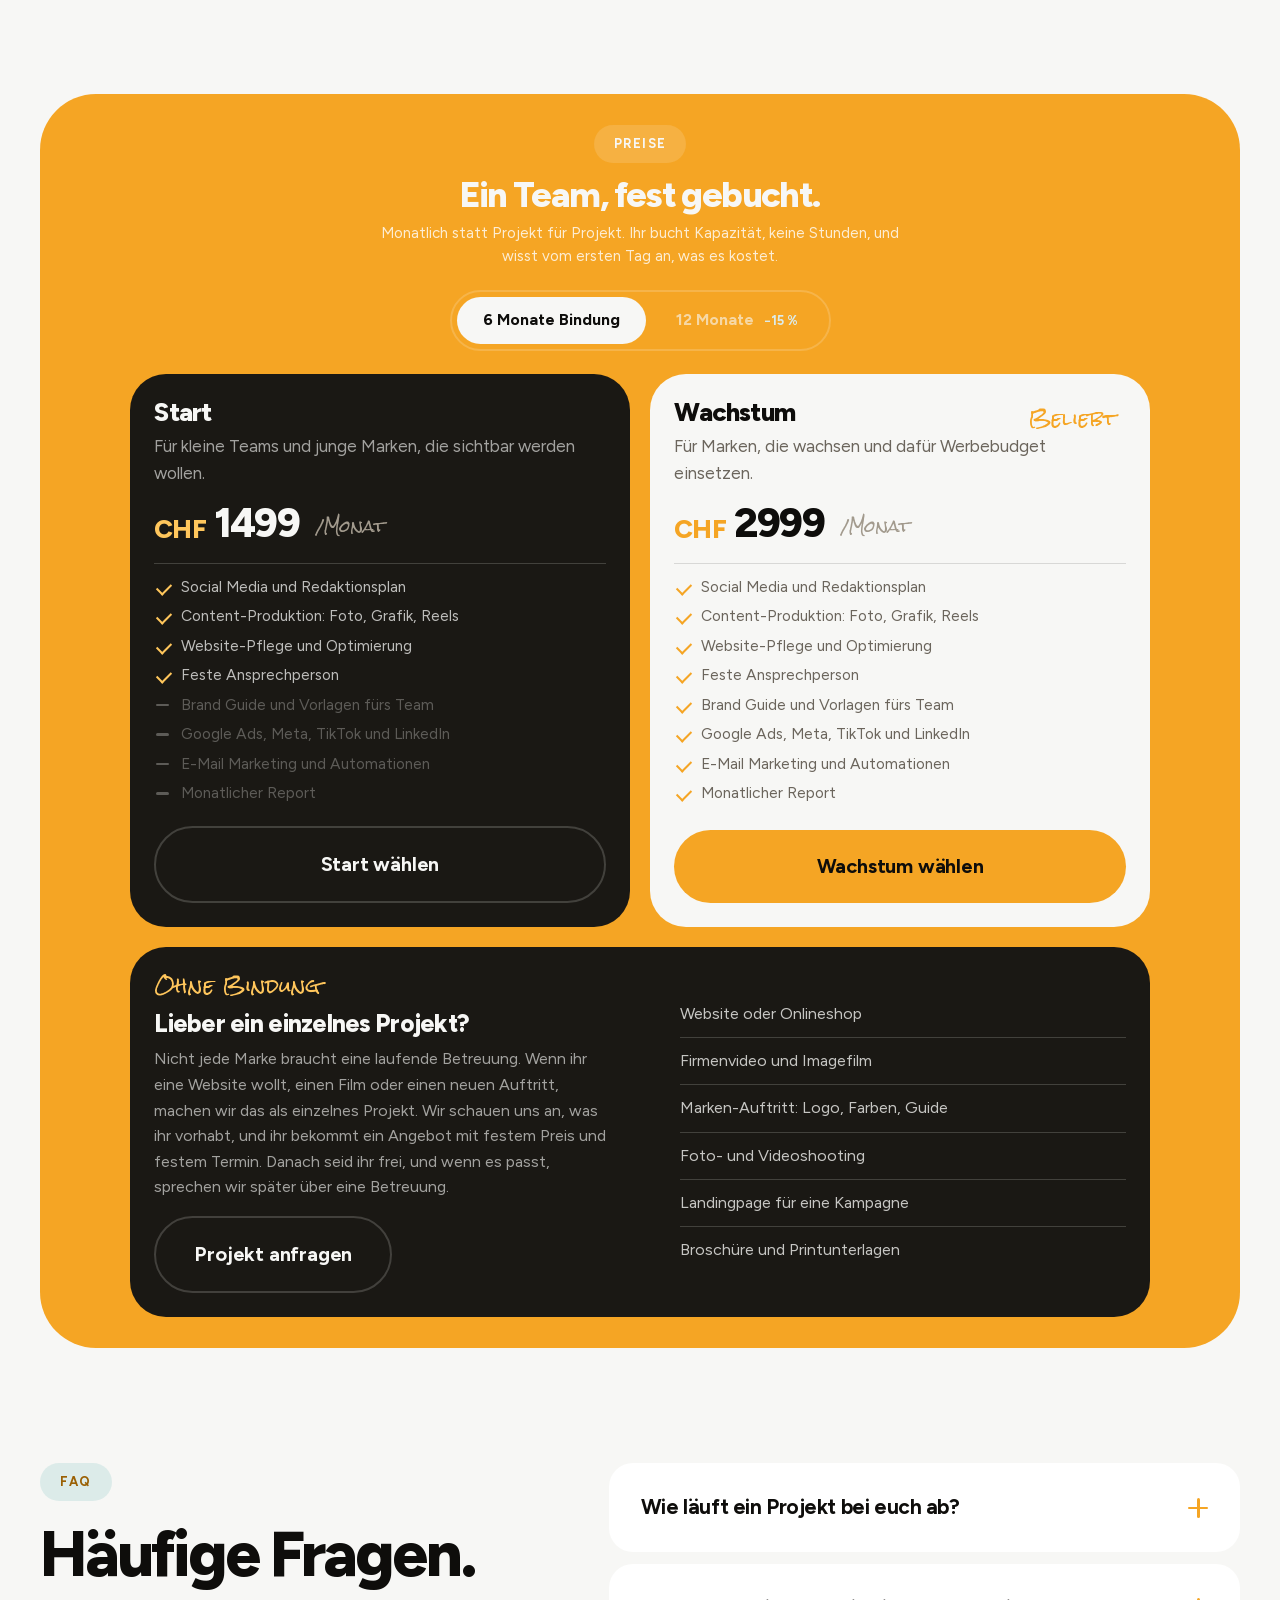
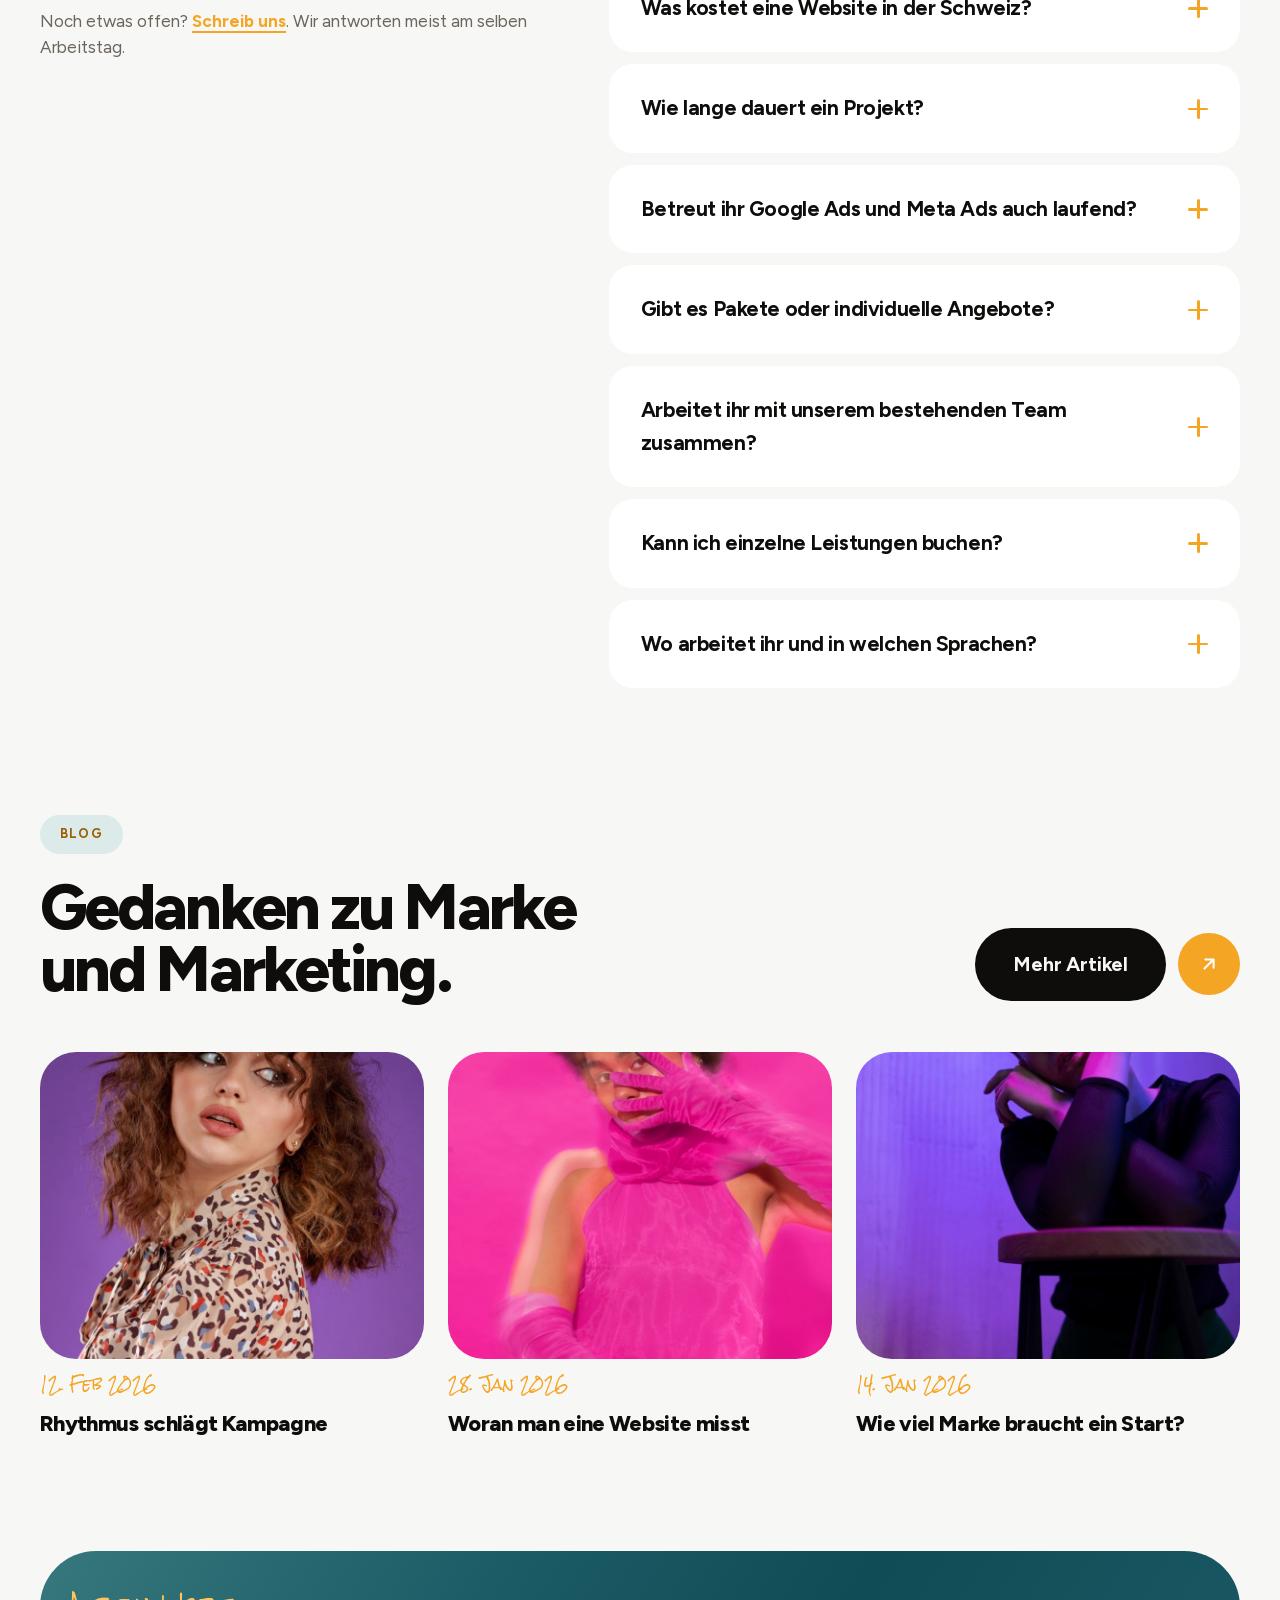
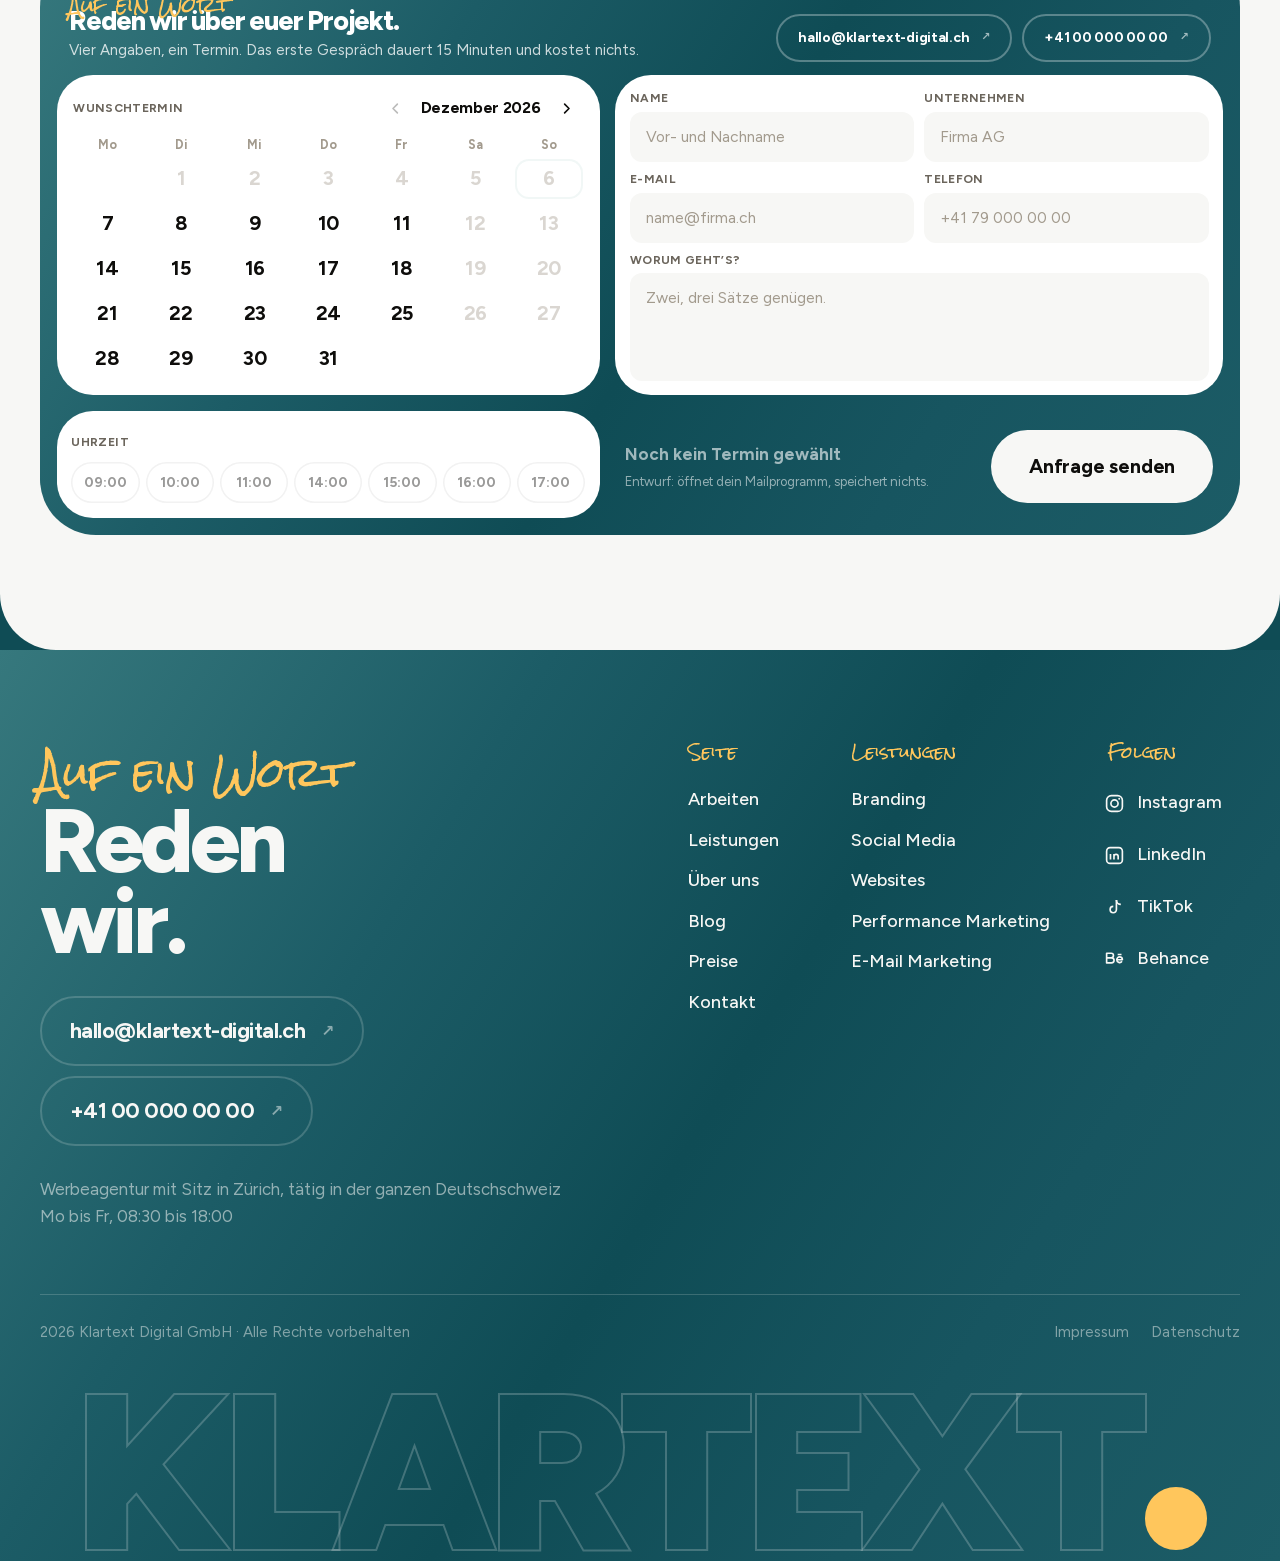
==== commit a77abfa9: "Filmkorn liegt waehrend des Ladens ueber dem Schirm" ====
--- a/index.html
+++ b/index.html
@@ -7,6 +7,11 @@
 .lader{display:none}
 .laedt{overflow:hidden}.laedt body{overflow:hidden}
 .laedt .lader{--marke:clamp(40px,8.6vw,124px);--zahl:clamp(28px,4.2vw,62px);--lueck:clamp(14px,1.6vw,26px);position:fixed;inset:0;z-index:200;display:grid;place-items:center;padding:24px;background:linear-gradient(118deg,#062B32 0%,#09363F 11%,#0F4C55 24%,#1C5C66 36%,#36787D 50%,#4A8588 60%,#609999 71%,#8ABABA 83%,#A2C9C7 92%,#ABCDCB 100%);color:#F7F7F5;font-family:Figtree,system-ui,sans-serif;transition:opacity .62s cubic-bezier(.44,0,.56,1)}
+/* Waehrend des Ladens liegt das Filmkorn ueber dem Schirm statt
+   darunter. Keine zweite Kornebene: die vorhandene wird nur kurz
+   hochgezogen — damit stimmt auch der Bildpfad auf jeder Unterseite,
+   der steckt in stil.css. */
+.laedt .korn{z-index:201}
 .lader--weg{opacity:0}
 .lader__mitte{display:grid;justify-items:center;transition:transform .62s cubic-bezier(.44,0,.56,1)}
 .lader--weg .lader__mitte{transform:translateY(-14px)}
--- a/stil.css
+++ b/stil.css
@@ -260,23 +260,31 @@
    Rama animiert per JavaScript; hier als CSS-Animation nachgebaut,
    damit kein Skript pro Bild laufen muss. Bewegt wird nur transform,
    das liegt auf der Grafikkarte. */
-.korn{position:fixed;inset:-200px;z-index:9;pointer-events:none;
+/* Die Flaeche war 200 px ueber jeden Rand hinaus gezogen, obwohl der
+   groesste Sprung 77 px betraegt. Auf einem 1440er Schirm sind das
+   0,6 Millionen Bildpunkte zu viel, die bei jedem Flimmern ueber die
+   ganze Seite gemischt werden. Die Verschiebung ist halbiert (max. 77
+   statt 154 px), damit der Ueberstand kleiner sein darf — sichtbar
+   aendert das nichts, weil das Rauschmuster bei jedem Sprung ohnehin
+   voellig anders steht. */
+.korn{position:fixed;inset:-96px;z-index:9;pointer-events:none;
   background-image:url(korn-fein.png);background-repeat:repeat;
   opacity:.04;will-change:transform;
   animation:korn-flimmern .833s steps(1,end) infinite}
 
 @keyframes korn-flimmern{
   0%  {transform:translate3d(0,0,0)}
-  10% {transform:translate3d(-77px,-51px,0)}
-  20% {transform:translate3d(-154px,0,0)}
-  30% {transform:translate3d(-77px,51px,0)}
-  40% {transform:translate3d(0,102px,0)}
-  50% {transform:translate3d(77px,51px,0)}
-  60% {transform:translate3d(154px,0,0)}
-  70% {transform:translate3d(77px,-51px,0)}
-  80% {transform:translate3d(0,-102px,0)}
-  90% {transform:translate3d(-38px,-25px,0)}
+  10% {transform:translate3d(-38px,-25px,0)}
+  20% {transform:translate3d(-77px,0,0)}
+  30% {transform:translate3d(-38px,25px,0)}
+  40% {transform:translate3d(0,51px,0)}
+  50% {transform:translate3d(38px,25px,0)}
+  60% {transform:translate3d(77px,0,0)}
+  70% {transform:translate3d(38px,-25px,0)}
+  80% {transform:translate3d(0,-51px,0)}
+  90% {transform:translate3d(-19px,-12px,0)}
 }
+
 @media (prefers-reduced-motion:reduce){.korn{animation:none}}
 
 .kopfzeile{display:flex;align-items:flex-end;justify-content:space-between;
@@ -596,8 +604,7 @@
 .vref__chips{display:flex;gap:10px;flex-wrap:wrap}
 .vref__chips button{display:flex;align-items:center;gap:12px;min-height:60px;
   border-radius:var(--r-pille);padding:9px 20px 9px 9px;text-align:left;
-  border:2px solid rgb(247 247 245 / .2);background:rgb(14 13 11 / .38);
-  backdrop-filter:blur(10px);opacity:.75;
+  border:2px solid rgb(247 247 245 / .2);background:rgb(14 13 11 / .38);opacity:.75;
   transition:opacity var(--t-farbe) var(--kurve),
     background-color var(--t-flaeche) var(--kurve),border-color var(--t-flaeche) var(--kurve)}
 .vref__chips button{transition:opacity var(--t-farbe) var(--kurve),
@@ -1180,8 +1187,7 @@
 .demo{position:fixed;right:14px;bottom:14px;z-index:50;font-size:11px;
   letter-spacing:.05em;text-transform:uppercase;color:var(--grau);
   background:rgb(255 255 255 / .9);border:1px solid var(--linie);
-  border-radius:var(--r-pille);padding:7px 15px;pointer-events:none;
-  backdrop-filter:blur(6px)}
+  border-radius:var(--r-pille);padding:7px 15px;pointer-events:none;}
 
 /* ── Unterseiten: Leistungen und Blog ──────────────────────────
    Gleicher Kopf, gleicher Fuss, gleiche Bewegung wie die Startseite.
@@ -1722,8 +1728,7 @@
 .ws__karten{display:grid;gap:2cqw;align-content:center}
 .kpi{position:relative;border-radius:1.6cqw;padding:2cqw 2.2cqw;
   background:rgb(255 255 255 / .07);
-  border:1px solid rgb(255 255 255 / .12);
-  backdrop-filter:blur(2px)}
+  border:1px solid rgb(255 255 255 / .12);}
 .kpi__kopf{display:block;font-size:1.35cqw;letter-spacing:.1em;
   text-transform:uppercase;color:rgb(234 243 242 / .6)}
 .kpi__wert{display:block;font-size:3.4cqw;font-weight:900;
@@ -1769,9 +1774,18 @@
    Faktor 0,2 je Bild, der Ring mit 0,1 — er bleibt also sichtbar
    zurueck und zieht nach. Groessenwechsel in 0,25 s, Ein- und
    Ausblenden in 0,6 s. */
-.zeiger{position:fixed;inset:0;z-index:999998;pointer-events:none}
-.zeiger__punkt,.zeiger__ring{position:absolute;border-radius:50%;
-  transform:translate(-50%,-50%);opacity:0}
+/* contain + eigene Ebene: ohne das kann Safari beim Bewegen des
+   Zeigers Bereiche der Seite darunter neu zeichnen — bei einer
+   vollflaechigen festen Ebene ueber allem ist das teuer. */
+.zeiger{position:fixed;inset:0;z-index:999998;pointer-events:none;
+  contain:layout style paint;transform:translateZ(0)}
+/* left/top pro Bild zu setzen zwingt den Browser jedes Mal zu einer
+   neuen Layoutberechnung. Chrome faengt das ab, Safari nicht — dort
+   lief der Zeiger sichtbar hinterher. Bewegt wird deshalb ueber
+   transform, das laeuft auf der Grafikkarte. */
+.zeiger__punkt,.zeiger__ring{position:absolute;top:0;left:0;
+  border-radius:50%;transform:translate(-50%,-50%);opacity:0;
+  will-change:transform}
 .zeiger__punkt{width:8px;height:8px;background:var(--violett);
   transition:opacity .6s}
 .zeiger__ring{width:28px;height:28px;border:1px solid var(--violett);
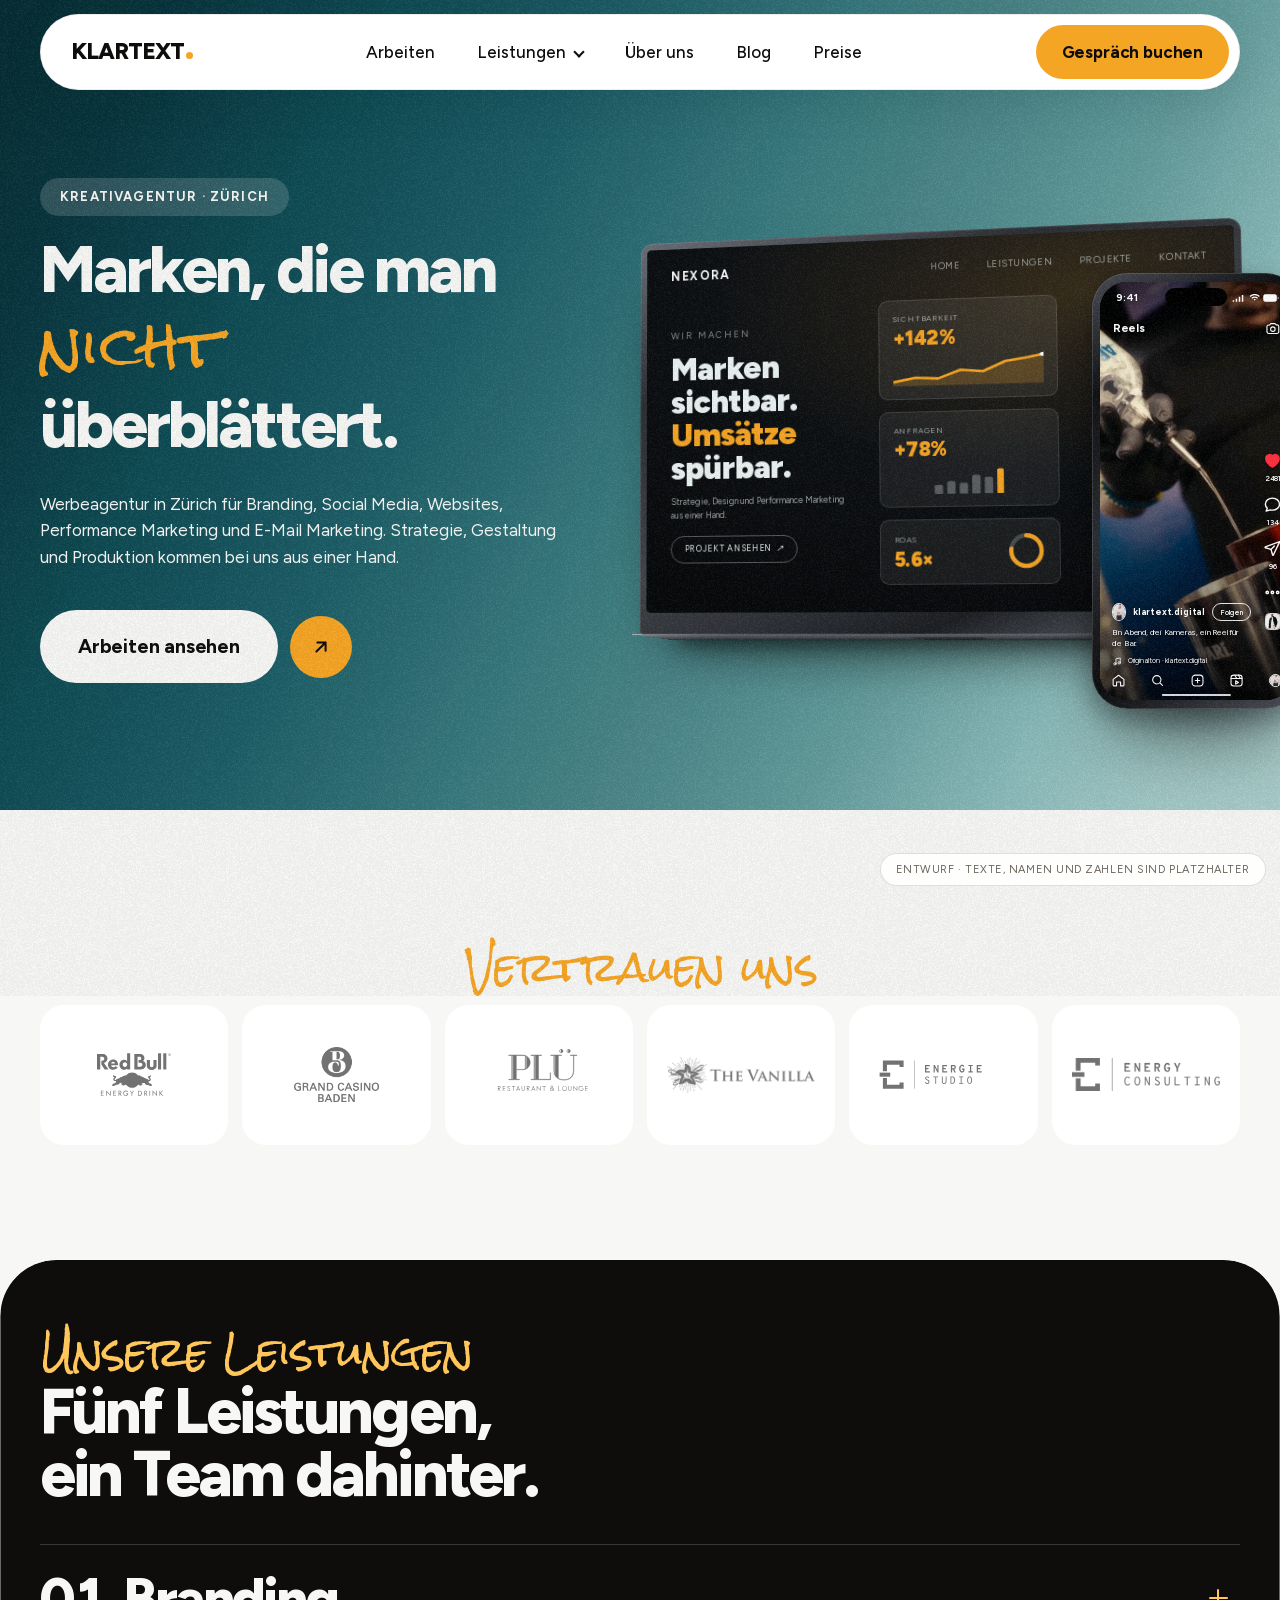
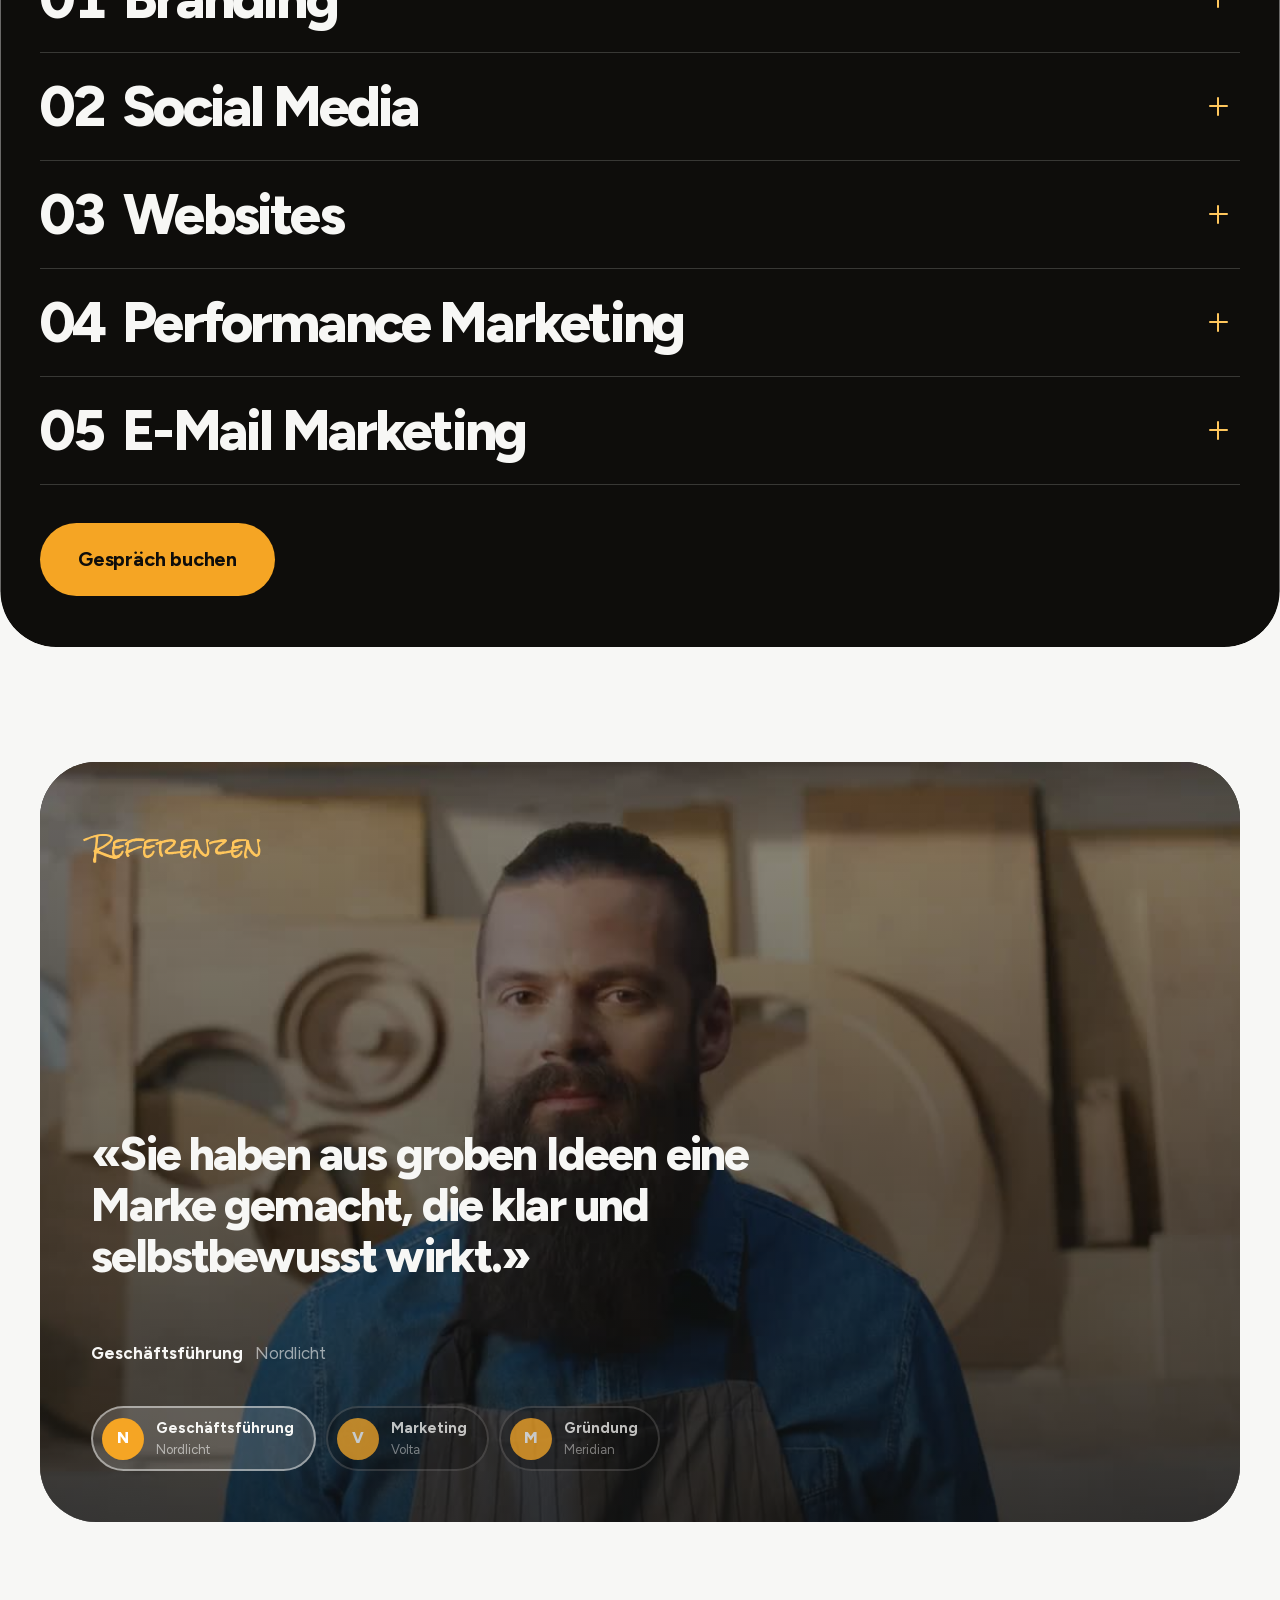
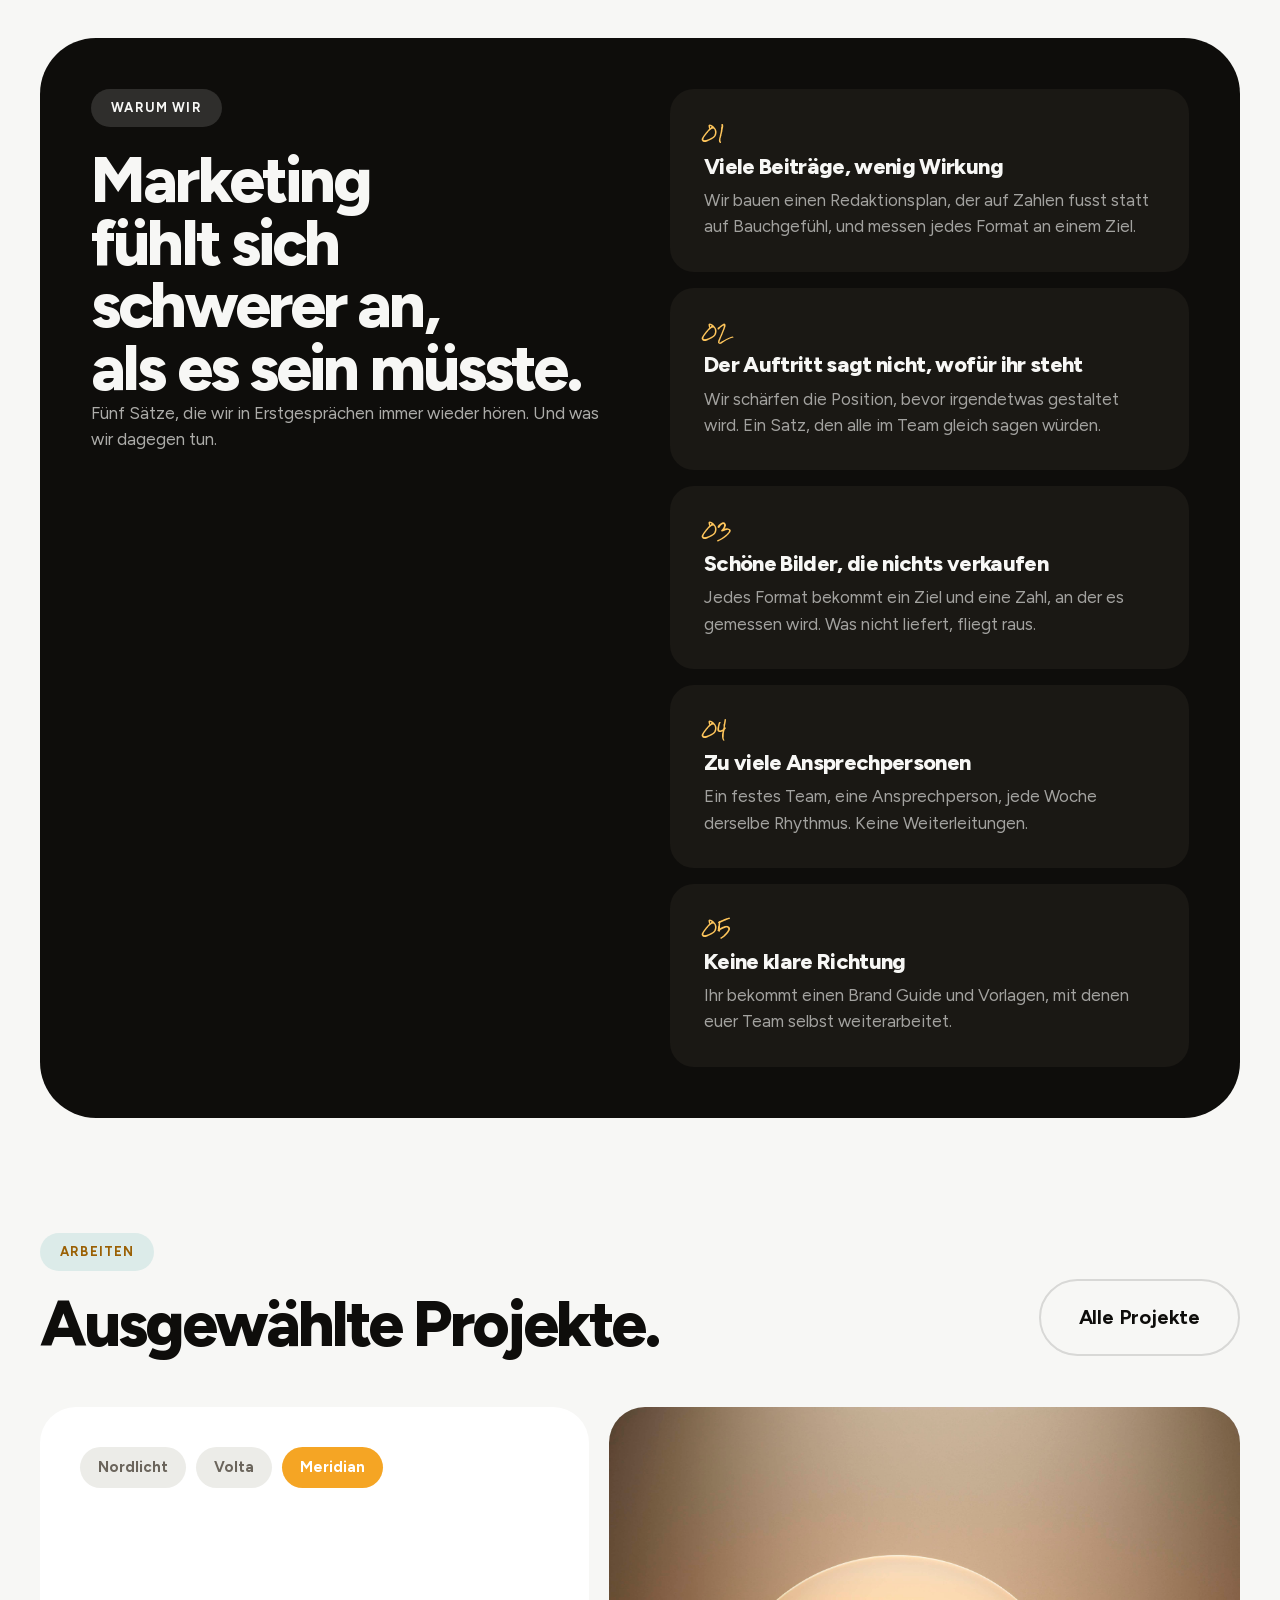
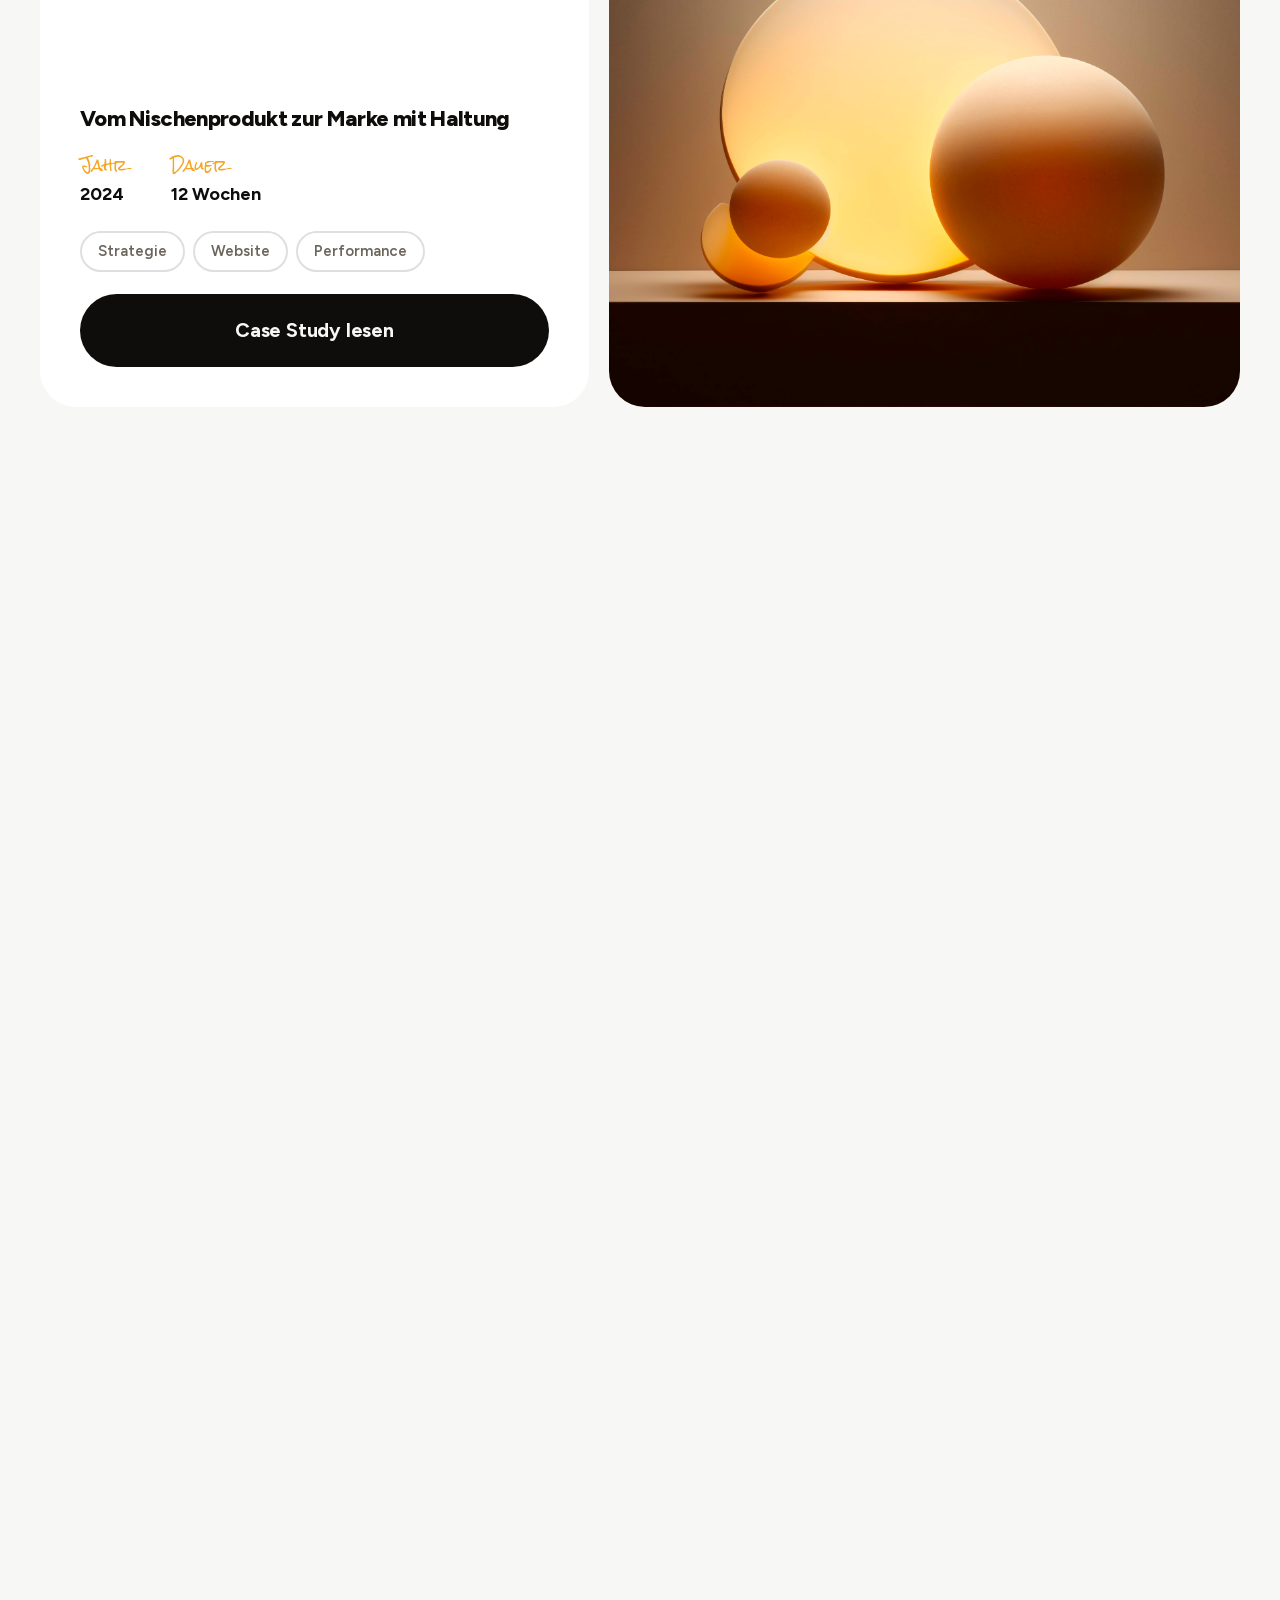
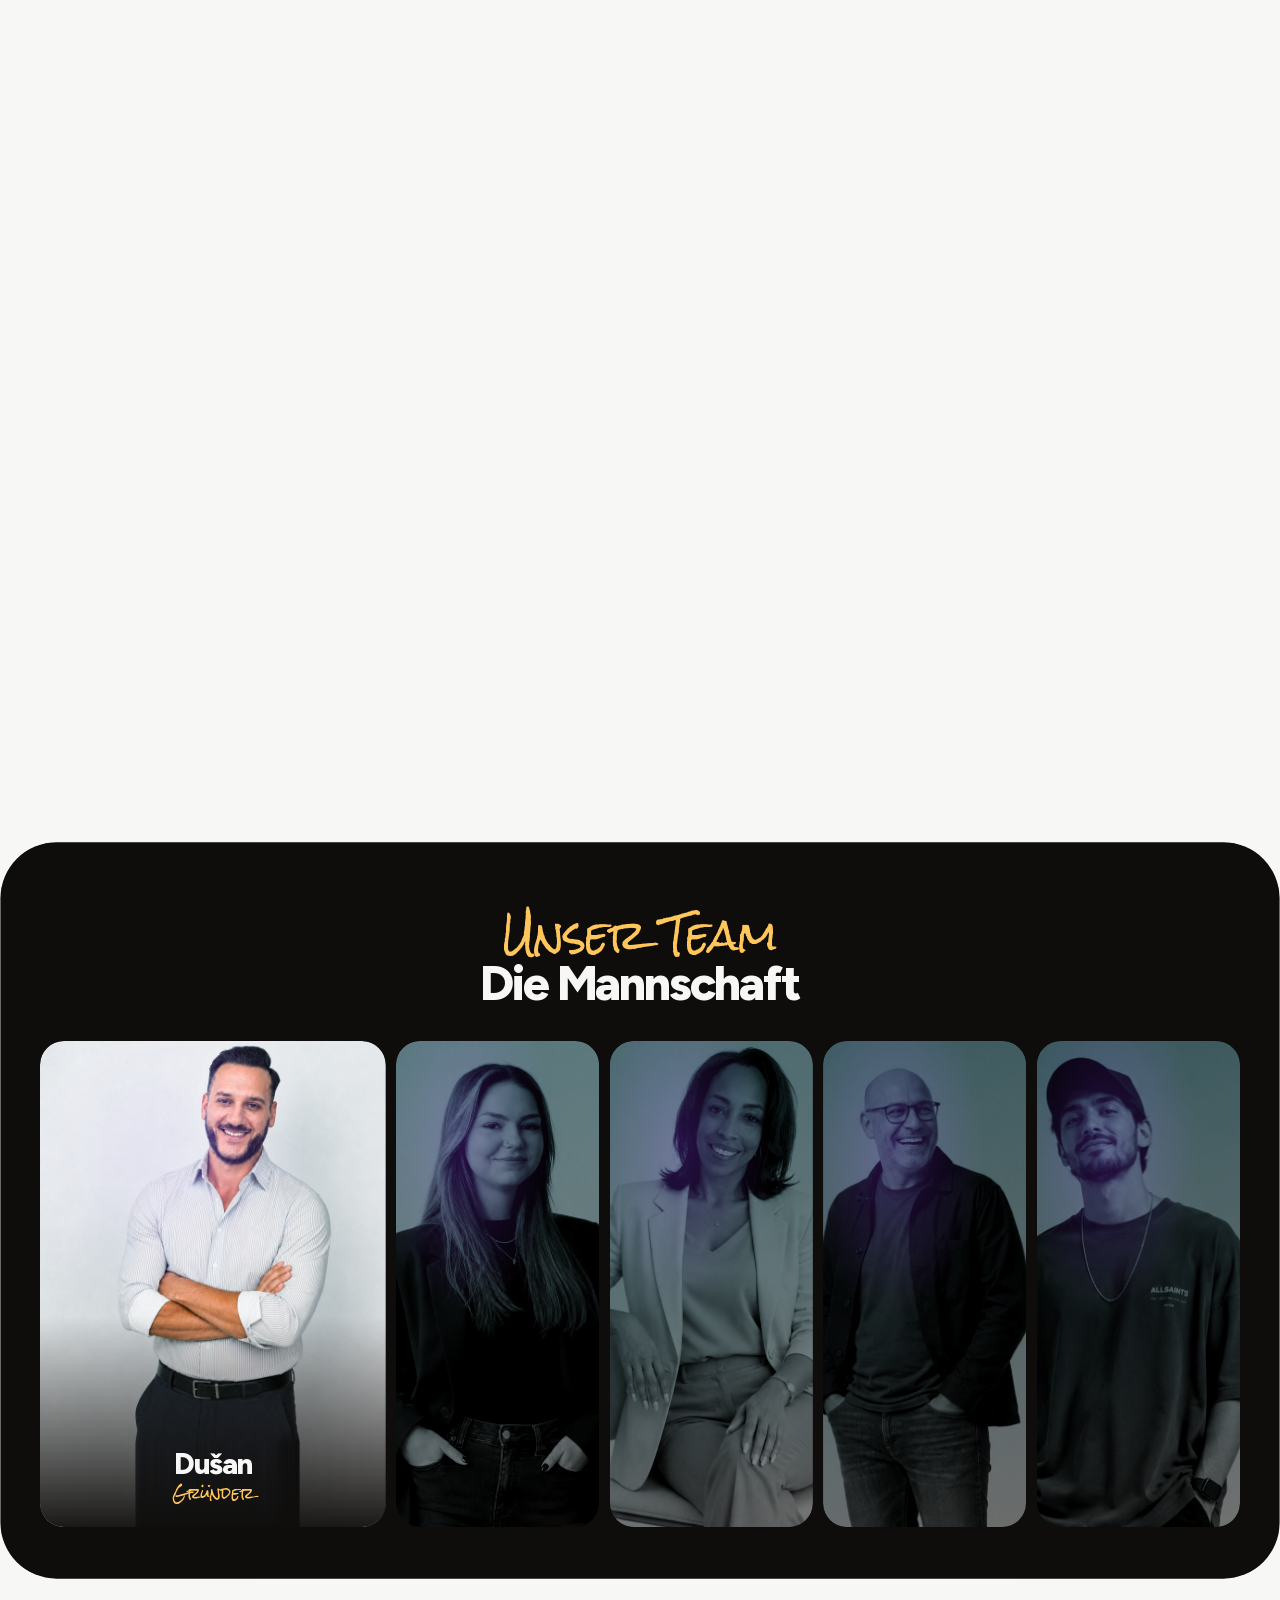
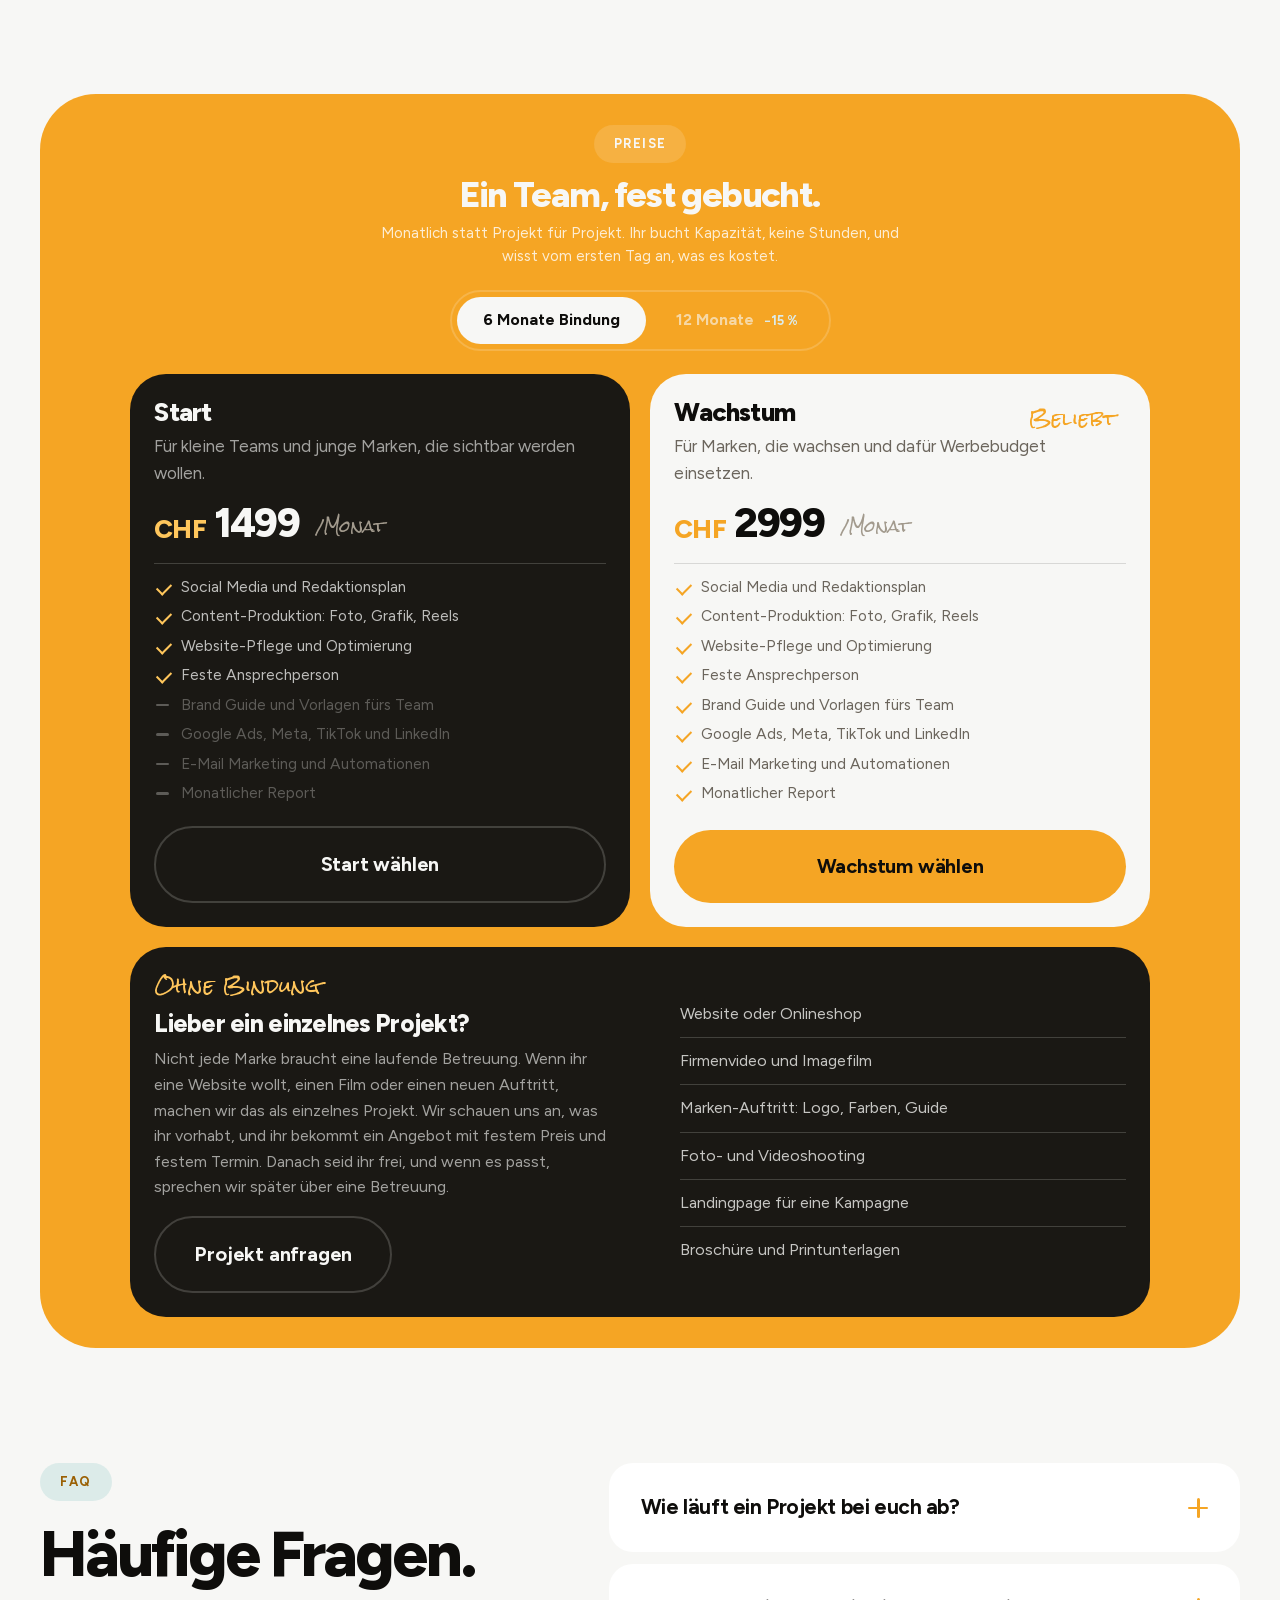
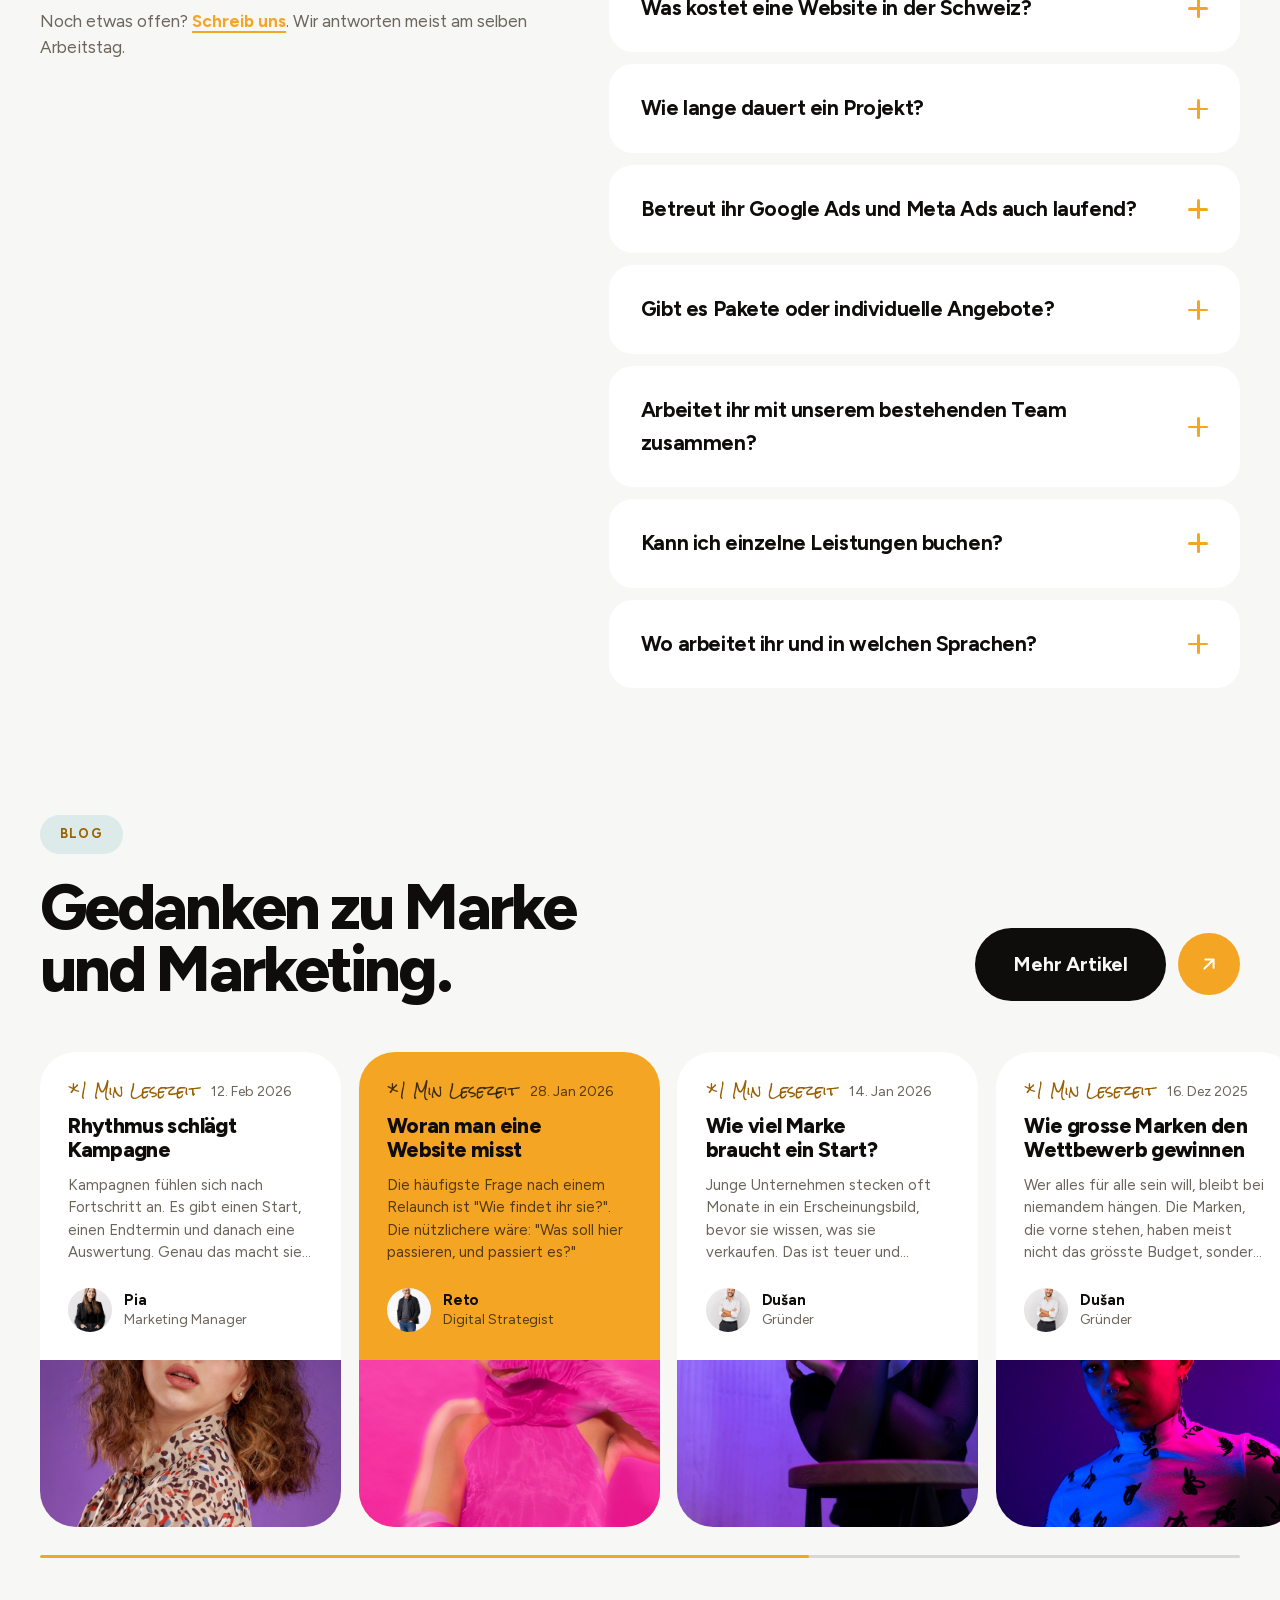
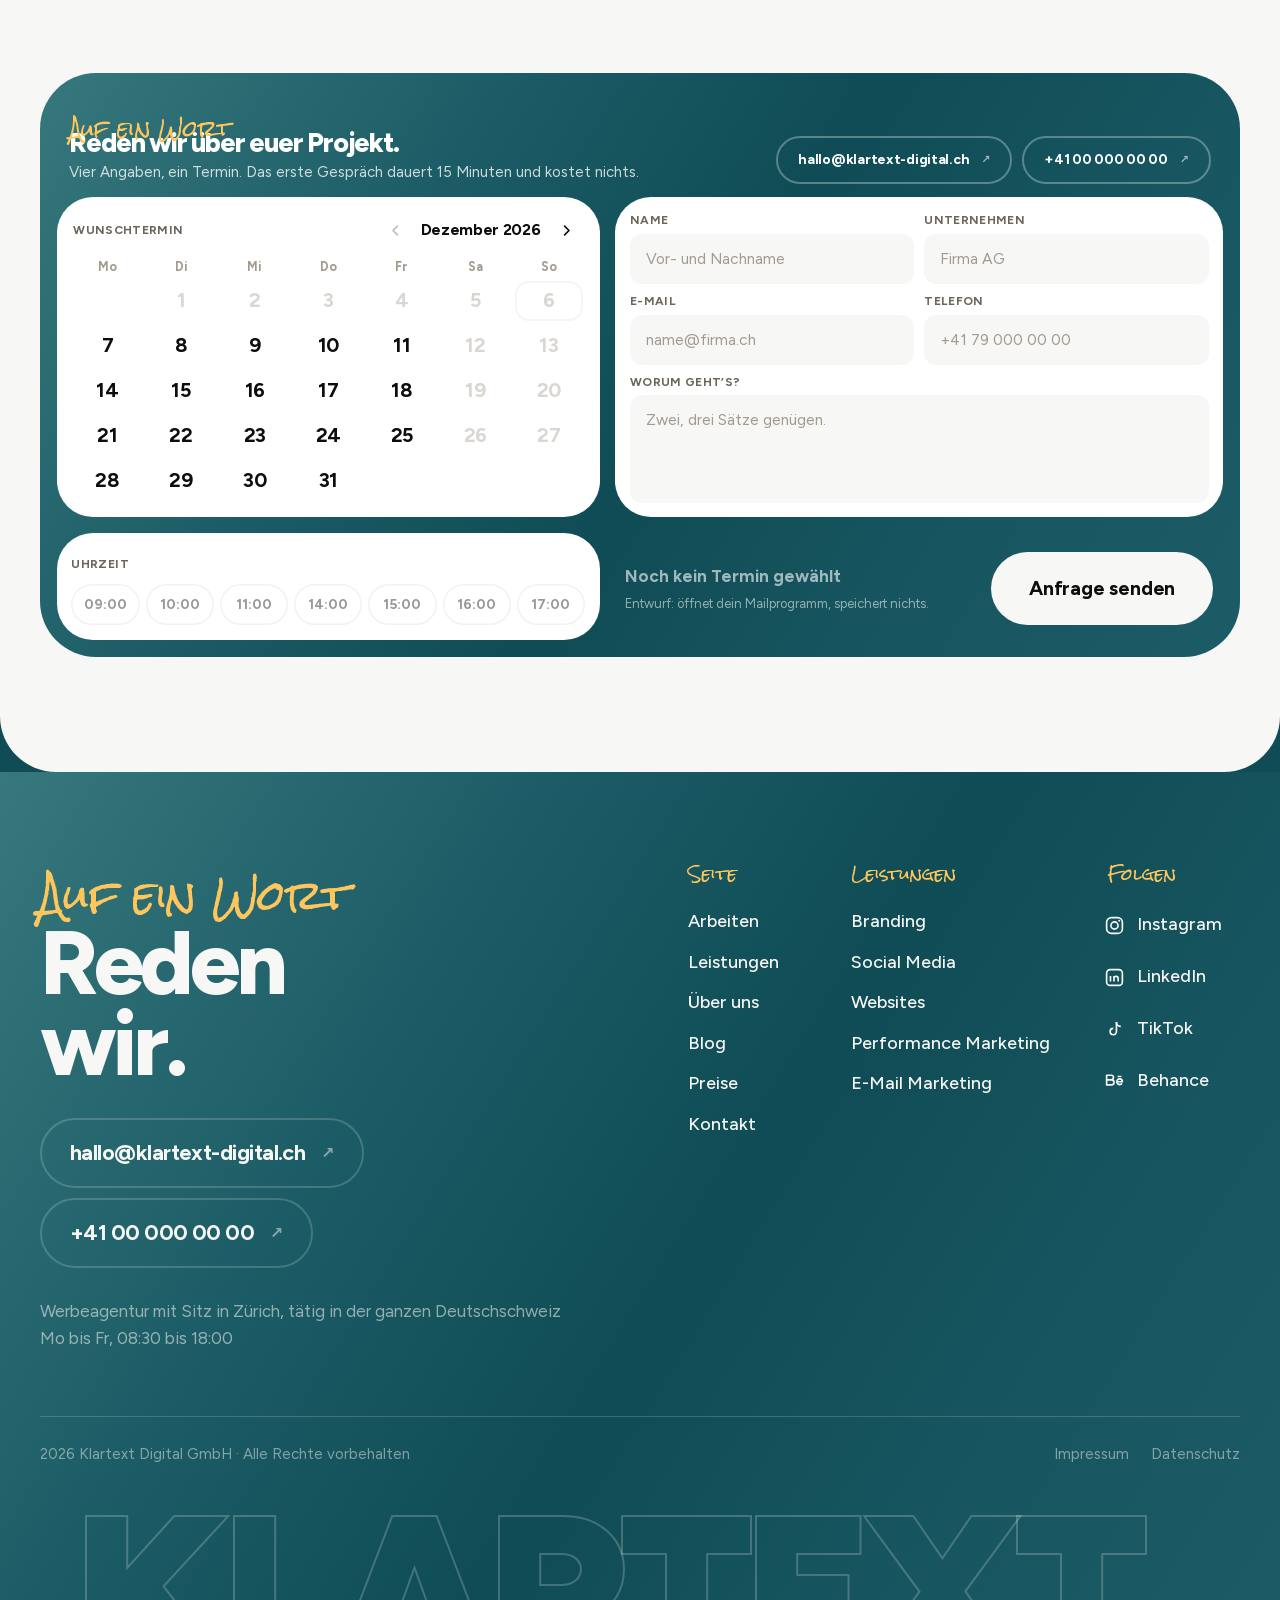
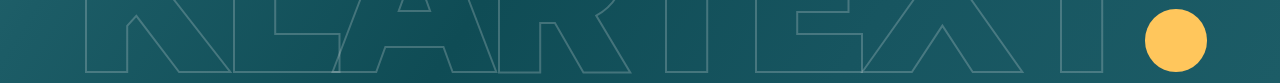
==== commit 1269d2eb: "Blog: Lesekarten nach dem Vorbild fastforward.design Aufbau uebernommen (Meta, Titel, Anriss, Verfas" ====
--- a/index.html
+++ b/index.html
@@ -661,22 +661,82 @@
         </a>
       </div>
     </div>
-    <div class="blog__raster">
-      <a class="beitrag" href="blog/rhythmus-statt-kampagne.html" data-rein>
-        <div class="maske"><img src="bilder/hero-1.jpg" alt=""></div>
-        <span class="datum">12. Feb 2026</span>
-        <h3>Rhythmus schlägt Kampagne</h3>
+    <div class="leseband">
+      <div class="leseband__spur" id="leseband">
+      <a class="lese" href="blog/rhythmus-statt-kampagne.html" data-rein>
+        <div class="lese__oben">
+          <p class="lese__meta"><span class="lese__zeit">*1 Min Lesezeit</span><span class="lese__datum">12. Feb 2026</span></p>
+          <h3 class="lese__titel">Rhythmus schlägt Kampagne</h3>
+          <p class="lese__anriss">Kampagnen fühlen sich nach Fortschritt an. Es gibt einen Start, einen Endtermin und danach eine Auswertung. Genau das macht sie so beliebt und so überschätzt.</p>
+          <span class="lese__wer">
+            <img src="bilder/portrait-2.jpg" alt="" loading="lazy">
+            <span><b>Pia</b><i>Marketing Manager</i></span>
+          </span>
+        </div>
+        <div class="lese__bild"><img src="bilder/hero-1.jpg" alt="" loading="lazy"></div>
       </a>
-      <a class="beitrag" href="blog/website-die-arbeitet.html" data-rein>
-        <div class="maske"><img src="bilder/hero-2.jpg" alt=""></div>
-        <span class="datum">28. Jan 2026</span>
-        <h3>Woran man eine Website misst</h3>
+      <a class="lese lese--akzent" href="blog/website-die-arbeitet.html" data-rein>
+        <div class="lese__oben">
+          <p class="lese__meta"><span class="lese__zeit">*1 Min Lesezeit</span><span class="lese__datum">28. Jan 2026</span></p>
+          <h3 class="lese__titel">Woran man eine Website misst</h3>
+          <p class="lese__anriss">Die häufigste Frage nach einem Relaunch ist "Wie findet ihr sie?". Die nützlichere wäre: "Was soll hier passieren, und passiert es?"</p>
+          <span class="lese__wer">
+            <img src="bilder/portrait-5.jpg" alt="" loading="lazy">
+            <span><b>Reto</b><i>Digital Strategist</i></span>
+          </span>
+        </div>
+        <div class="lese__bild"><img src="bilder/hero-2.jpg" alt="" loading="lazy"></div>
       </a>
-      <a class="beitrag" href="blog/marke-am-anfang.html" data-rein>
-        <div class="maske"><img src="bilder/hero-3.jpg" alt=""></div>
-        <span class="datum">14. Jan 2026</span>
-        <h3>Wie viel Marke braucht ein Start?</h3>
+      <a class="lese" href="blog/marke-am-anfang.html" data-rein>
+        <div class="lese__oben">
+          <p class="lese__meta"><span class="lese__zeit">*1 Min Lesezeit</span><span class="lese__datum">14. Jan 2026</span></p>
+          <h3 class="lese__titel">Wie viel Marke braucht ein Start?</h3>
+          <p class="lese__anriss">Junge Unternehmen stecken oft Monate in ein Erscheinungsbild, bevor sie wissen, was sie verkaufen. Das ist teuer und meistens für die Tonne, weil sich in den ersten zwei Jahren fast alles noch einmal ändert.</p>
+          <span class="lese__wer">
+            <img src="bilder/portrait-1.jpg" alt="" loading="lazy">
+            <span><b>Dušan</b><i>Gründer</i></span>
+          </span>
+        </div>
+        <div class="lese__bild"><img src="bilder/hero-3.jpg" alt="" loading="lazy"></div>
       </a>
+      <a class="lese" href="blog/wettbewerb-gewinnen.html" data-rein>
+        <div class="lese__oben">
+          <p class="lese__meta"><span class="lese__zeit">*1 Min Lesezeit</span><span class="lese__datum">16. Dez 2025</span></p>
+          <h3 class="lese__titel">Wie grosse Marken den Wettbewerb gewinnen</h3>
+          <p class="lese__anriss">Wer alles für alle sein will, bleibt bei niemandem hängen. Die Marken, die vorne stehen, haben meist nicht das grösste Budget, sondern die klarste Antwort auf die Frage, wofür sie stehen.</p>
+          <span class="lese__wer">
+            <img src="bilder/portrait-1.jpg" alt="" loading="lazy">
+            <span><b>Dušan</b><i>Gründer</i></span>
+          </span>
+        </div>
+        <div class="lese__bild"><img src="bilder/blog-1.jpg" alt="" loading="lazy"></div>
+      </a>
+      <a class="lese" href="blog/kluge-marken-wachsen.html" data-rein>
+        <div class="lese__oben">
+          <p class="lese__meta"><span class="lese__zeit">*1 Min Lesezeit</span><span class="lese__datum">9. Dez 2025</span></p>
+          <h3 class="lese__titel">Warum kluge Marken schneller wachsen</h3>
+          <p class="lese__anriss">Ein Markensystem ist kein Selbstzweck. Sein Nutzen zeigt sich im Alltag: Wenn klar ist, welche Farbe, welcher Ton, welches Bild, dann dauert ein Post zwanzig Minuten statt zwei Stunden.</p>
+          <span class="lese__wer">
+            <img src="bilder/portrait-4.jpg" alt="" loading="lazy">
+            <span><b>Mara</b><i>Project Manager</i></span>
+          </span>
+        </div>
+        <div class="lese__bild"><img src="bilder/blog-2.jpg" alt="" loading="lazy"></div>
+      </a>
+      <a class="lese" href="blog/vorne-bleiben.html" data-rein>
+        <div class="lese__oben">
+          <p class="lese__meta"><span class="lese__zeit">*1 Min Lesezeit</span><span class="lese__datum">2. Dez 2025</span></p>
+          <h3 class="lese__titel">Der echte Grund, warum Marken vorne bleiben</h3>
+          <p class="lese__anriss">Die meisten Auftritte scheitern nicht am Konzept, sondern am dritten Monat. Der Start ist gut besetzt, dann kommt das Tagesgeschäft, und der Plan liegt in einer Schublade.</p>
+          <span class="lese__wer">
+            <img src="bilder/portrait-6.jpg" alt="" loading="lazy">
+            <span><b>Amir</b><i>Content Creator</i></span>
+          </span>
+        </div>
+        <div class="lese__bild"><img src="bilder/blog-3.jpg" alt="" loading="lazy"></div>
+      </a>
+      </div>
+      <div class="leseband__leiste" aria-hidden="true"><span class="leseband__lauf"></span></div>
     </div>
   </section>
 
@@ -820,5 +880,6 @@
 <script src="bewegung.js"></script>
 <script src="zeiger.js"></script>
   <script src="handy.js"></script>
+  <script src="leseband.js"></script>
 </body>
 </html>
--- a/stil.css
+++ b/stil.css
@@ -1308,7 +1308,8 @@
 /* Das Grossbild hing frei: oben 110 px zum Titel, unten 4 px zum Text.
    Der Rhythmus der Seite ist 44 px unter dem Titel und var(--sec)
    zwischen den Bloecken — hier stand es ausserhalb dieses Systems. */
-.fall__gross{max-width:1520px;margin-top:0;margin-bottom:var(--sec)}
+.fall__gross{max-width:1520px;margin-top:0;
+  margin-bottom:clamp(44px,4.6vw,84px)}
 .fall__frage{font-size:clamp(21px,1.8vw,29px);letter-spacing:-.03em;margin:0 0 9px}
 .unter__text .fall__frage:not(:first-child){margin-top:1.5em}
 .fall__fakten{background:var(--creme-3);border-radius:var(--r-mittel);
@@ -1797,3 +1798,188 @@
   .zeiger__ring{transition:opacity .6s}
 }
 @media (hover:none),(pointer:coarse){ .zeiger{display:none} }
+
+
+/* ── Fallseite: Ziele und Herausforderungen ──────────────────── */
+.fzk{max-width:1520px;margin:var(--sec) auto 0;padding:0 var(--pad)}
+.fzk__raster{display:grid;grid-template-columns:repeat(2,minmax(0,1fr));
+  gap:clamp(14px,1.5vw,24px);margin-top:clamp(26px,3vw,44px)}
+@media (max-width:820px){ .fzk__raster{grid-template-columns:1fr} }
+.fzk__karte{background:var(--creme-3);border-radius:var(--r-gross);
+  padding:clamp(24px,2.6vw,42px);display:grid;align-content:start;
+  gap:clamp(8px,.9vw,14px)}
+/* Die Herkunft steht als Wort da, nicht als Farbe allein — Farbe
+   allein unterscheidet fuer niemanden, der sie nicht sieht. */
+.fzk__marke{font-family:'Rock Salt',cursive;font-size:15px;
+  color:var(--violett-tief,var(--violett))}
+.fzk__karte--frage .fzk__marke{color:var(--grau)}
+.fzk__karte h3{font-size:clamp(20px,1.7vw,27px);letter-spacing:-.03em;
+  line-height:1.15;margin:0}
+.fzk__karte p{font-size:clamp(16px,1.15vw,19px);line-height:1.55;
+  color:var(--grau);margin:0}
+
+/* ── Fallseite: Reels ────────────────────────────────────────── */
+.reels{max-width:1520px;margin:var(--sec) auto 0;padding:0 var(--pad)}
+.reels__reihe{display:grid;grid-template-columns:repeat(4,minmax(0,1fr));
+  gap:clamp(12px,1.3vw,22px);margin-top:clamp(26px,3vw,44px)}
+/* Zwei statt vier: dann darf jeder Film groesser stehen. */
+.reels__reihe--zwei{grid-template-columns:repeat(2,minmax(0,1fr));
+  max-width:840px}
+@media (max-width:1000px){ .reels__reihe{grid-template-columns:repeat(2,1fr)} }
+@media (max-width:560px){
+  .reels__reihe,.reels__reihe--zwei{grid-template-columns:1fr}
+}
+.reel{position:relative;margin:0;display:grid;gap:14px}
+.reel video{width:100%;aspect-ratio:9/16;object-fit:cover;display:block;
+  border-radius:var(--r-gross);background:var(--creme-2);cursor:pointer}
+.reel figcaption{display:grid;gap:2px}
+.reel figcaption b{font-size:clamp(16px,1.2vw,19px);letter-spacing:-.02em}
+.reel figcaption span{font-size:15px;color:var(--grau)}
+
+/* Tonschalter. Ohne Klick laeuft kein Ton — das schreibt der Browser
+   so vor, und es ist auch richtig so. */
+.reel__ton{position:absolute;top:14px;right:14px;width:42px;height:42px;
+  display:grid;place-items:center;border-radius:50%;
+  background:rgb(14 13 11 / .55);color:#fff;border:0;cursor:pointer;
+  transition:background-color var(--t-knopf) var(--kurve-rein),
+    transform var(--t-knopf) var(--kurve-rein)}
+.reel__ton:hover,.reel__ton:focus-visible{background:rgb(14 13 11 / .8);
+  transform:scale(1.08)}
+.reel__ton svg{width:21px;height:21px;fill:none;stroke:currentColor;
+  stroke-width:1.9;stroke-linecap:round;stroke-linejoin:round}
+.reel__horn{fill:currentColor;stroke:none}
+/* Stumm: Kreuz sichtbar, Wellen weg. Mit Ton umgekehrt. */
+.reel__welle{opacity:0}
+.reel__kreuz{opacity:1}
+.reel.tont .reel__welle{opacity:1}
+.reel.tont .reel__kreuz{opacity:0}
+.reel.tont .reel__ton{background:var(--violett);color:var(--tinte)}
+
+/* ── Fallseite: Film im Lesefluss ────────────────────────────── */
+/* Ein Hochformat-Film neben Text wird schnell riesig: 0,62 der Spalte
+   waren 560 px breit und damit fast tausend hoch — hoeher als der
+   Bildschirm. Deshalb feste Obergrenze statt Spaltenanteil. */
+/* Schmaler als die uebrigen Abschnitte: Text und Hochformat-Film
+   zusammen sind rund 900 px breit — auf 1520 gespannt klaffte in der
+   Mitte ein leeres Feld. */
+.mitfilm{max-width:1180px;margin:var(--sec) auto 0;padding:0 var(--pad);
+  display:grid;grid-template-columns:minmax(0,1fr) auto;
+  gap:clamp(30px,4vw,72px);align-items:center}
+.mitfilm__film{width:clamp(220px,24vw,340px)}
+.mitfilm--links .mitfilm__wort{order:2}
+.mitfilm--links .mitfilm__film{order:1}
+@media (max-width:900px){
+  .mitfilm{grid-template-columns:1fr}
+  .mitfilm--links .mitfilm__wort,.mitfilm--links .mitfilm__film{order:0}
+  .mitfilm__film{max-width:420px}
+}
+.mitfilm__wort h2{font-size:clamp(28px,3.1vw,52px);letter-spacing:-.035em;
+  line-height:1.04;margin:.1em 0 .4em}
+.mitfilm__wort p{font-size:clamp(16px,1.25vw,21px);line-height:1.6;
+  color:var(--grau);max-width:46ch;margin:0 0 .8em}
+.mitfilm__hinweis{font-size:15px !important;color:var(--grau);opacity:.8}
+
+
+/* ── Fallseite: Bildstrecke ──────────────────────────────────── */
+.gal{max-width:1520px;margin:var(--sec) auto 0;padding:0 var(--pad)}
+/* Spaltenlayout statt Raster: die Bilder sind unterschiedlich hoch,
+   im Raster entstuenden Luecken oder Beschnitt. So behaelt jedes sein
+   eigenes Format. */
+.gal__raster{columns:3;column-gap:clamp(12px,1.3vw,22px);
+  margin-top:clamp(26px,3vw,44px)}
+@media (max-width:900px){ .gal__raster{columns:2} }
+@media (max-width:520px){ .gal__raster{columns:1} }
+.gal__stueck{margin:0 0 clamp(12px,1.3vw,22px);break-inside:avoid}
+.gal__stueck img{width:100%;height:auto;display:block;
+  border-radius:var(--r-gross);background:var(--creme-2)}
+
+/* Querformat-Film als Aufmacher */
+.fall__film{position:relative}
+.reel--quer video{aspect-ratio:16/9}
+
+/* Der Aufmacher steht im Kopfbereich, ueber dem Titel. Dessen
+   Seitenpolster gilt bereits — ein eigenes wuerde sich addieren. */
+.unter .fall__gross{max-width:none;padding:0;
+  margin:clamp(18px,2vw,30px) 0 clamp(28px,3.2vw,52px)}
+
+/* ── Blog: Lesekarten ─────────────────────────────────────────
+   Aufbau nach fastforward.design: Meta, Titel, Anriss, Verfasser,
+   Bild buendig am unteren Rand. Uebernommen ist der AUFBAU — Schrift,
+   Farbe, Radien und Dauern bleiben unsere.
+   Eigene Klasse, weil .beitrag auch in Arbeiten und Leistungen steckt. */
+.lese{position:relative;display:grid;grid-template-rows:1fr auto;
+  background:var(--creme-3);border-radius:var(--r-gross);overflow:hidden;
+  color:var(--tinte);text-decoration:none;
+  transition:transform var(--t-knopf) var(--kurve),
+             box-shadow var(--t-flaeche) var(--kurve)}
+.lese:hover{transform:translateY(-4px);box-shadow:0 18px 46px rgb(14 13 11 / .11)}
+/* Der Textteil traegt die Hoehe, damit die Bildkanten aller Karten
+   auf einer Linie liegen — im Vorbild ist genau das der ruhige Teil. */
+.lese__oben{display:grid;grid-template-rows:auto auto 1fr auto;
+  gap:clamp(9px,.9vw,14px);padding:clamp(24px,2.2vw,34px)}
+.lese__meta{display:flex;align-items:baseline;gap:12px;flex-wrap:wrap;margin:0}
+.lese__zeit{font-family:'Rock Salt',cursive;font-size:14px;color:var(--violett-tief)}
+.lese__datum{font-size:14px;color:var(--grau)}
+.lese__titel{font-size:clamp(21px,1.55vw,28px);letter-spacing:-.03em;
+  line-height:1.14;font-weight:800;
+  transition:color var(--t-farbe) var(--kurve)}
+.lese:hover .lese__titel{color:var(--violett-tief)}
+.lese--akzent:hover .lese__titel{color:inherit}
+/* Vier Zeilen Anriss: kuerzer sagt zu wenig, laenger schiebt das Bild
+   aus dem Blick. Der Text ist der erste Absatz des Artikels. */
+.lese__anriss{font-size:clamp(15px,1.05vw,17px);line-height:1.5;color:var(--grau);
+  margin:0;display:-webkit-box;-webkit-box-orient:vertical;
+  -webkit-line-clamp:4;line-clamp:4;overflow:hidden}
+.lese__wer{display:flex;align-items:center;gap:12px;
+  margin-top:clamp(8px,1vw,16px)}
+.lese__wer img{width:44px;height:44px;border-radius:50%;object-fit:cover;
+  flex:0 0 auto;background:var(--creme-2)}
+.lese__wer b{display:block;font-size:15px;font-weight:700;
+  letter-spacing:-.01em;line-height:1.3}
+.lese__wer i{display:block;font-style:normal;font-size:14px;
+  color:var(--grau);line-height:1.3}
+.lese__bild{height:clamp(150px,13vw,200px);overflow:hidden;background:var(--creme-2)}
+.lese__bild img{width:100%;height:100%;object-fit:cover;display:block;
+  transition:transform var(--t-bild) var(--kurve)}
+.lese:hover .lese__bild img{transform:scale(1.06)}
+
+.lese--akzent{background:var(--violett);color:var(--tinte)}
+.lese--akzent .lese__zeit{color:rgb(14 13 11 / .78)}      /* 6.3:1 */
+.lese--akzent .lese__datum,
+.lese--akzent .lese__anriss,
+.lese--akzent .lese__wer i{color:rgb(14 13 11 / .70)}     /* 5.1:1 */
+.lese--akzent .lese__wer img{background:rgb(14 13 11 / .12)}
+
+/* Band auf der Startseite: laeuft nach rechts aus dem Bild.
+   Der negative Rand rechnet vom zentrierten Behaelter bis an den
+   Fensterrand — main hat overflow:clip, es entsteht kein Seiten-
+   Scroll. */
+.leseband{position:relative;max-width:1520px;margin-inline:auto}
+.leseband__spur{display:flex;gap:clamp(14px,1.4vw,24px);
+  overflow-x:auto;overscroll-behavior-x:contain;
+  scroll-snap-type:x proximity;
+  /* Waagerechter Ueberlauf beschneidet auch OBEN und UNTEN. Ohne
+     Luft blieben der Schlagschatten beim Schweben und der Fokus-
+     rahmen an der Kante haengen. Das Polster schafft den Platz, der
+     negative Rand nimmt ihn optisch wieder zurueck. */
+  padding:8px var(--pad) 38px 0;
+  margin:-8px calc(50% - 50vw) -38px 0;
+  scrollbar-width:none;-ms-overflow-style:none;cursor:grab}
+.leseband__spur::-webkit-scrollbar{display:none}
+.leseband__spur.zieht{cursor:grabbing;scroll-snap-type:none}
+.leseband__spur > .lese{flex:0 0 clamp(268px,23.5vw,378px);
+  scroll-snap-align:start}
+/* Waehrend gezogen wird, soll die Karte nicht auch noch anheben */
+.leseband__spur.zieht .lese{transform:none;box-shadow:none}
+.leseband__leiste{height:3px;border-radius:var(--r-pille);
+  background:var(--linie);margin-top:clamp(22px,2.2vw,34px);
+  overflow:hidden}
+.leseband__lauf{display:block;height:100%;border-radius:var(--r-pille);
+  background:var(--violett);width:var(--breit,30%);
+  transform:translateX(var(--weg,0px))}
+
+/* Uebersichtsseite: dieselbe Karte im Gitter */
+.lesegitter{display:grid;grid-template-columns:repeat(3,minmax(0,1fr));
+  gap:clamp(16px,1.6vw,26px)}
+@media (max-width:1040px){ .lesegitter{grid-template-columns:repeat(2,minmax(0,1fr))} }
+@media (max-width:640px){ .lesegitter{grid-template-columns:1fr} }
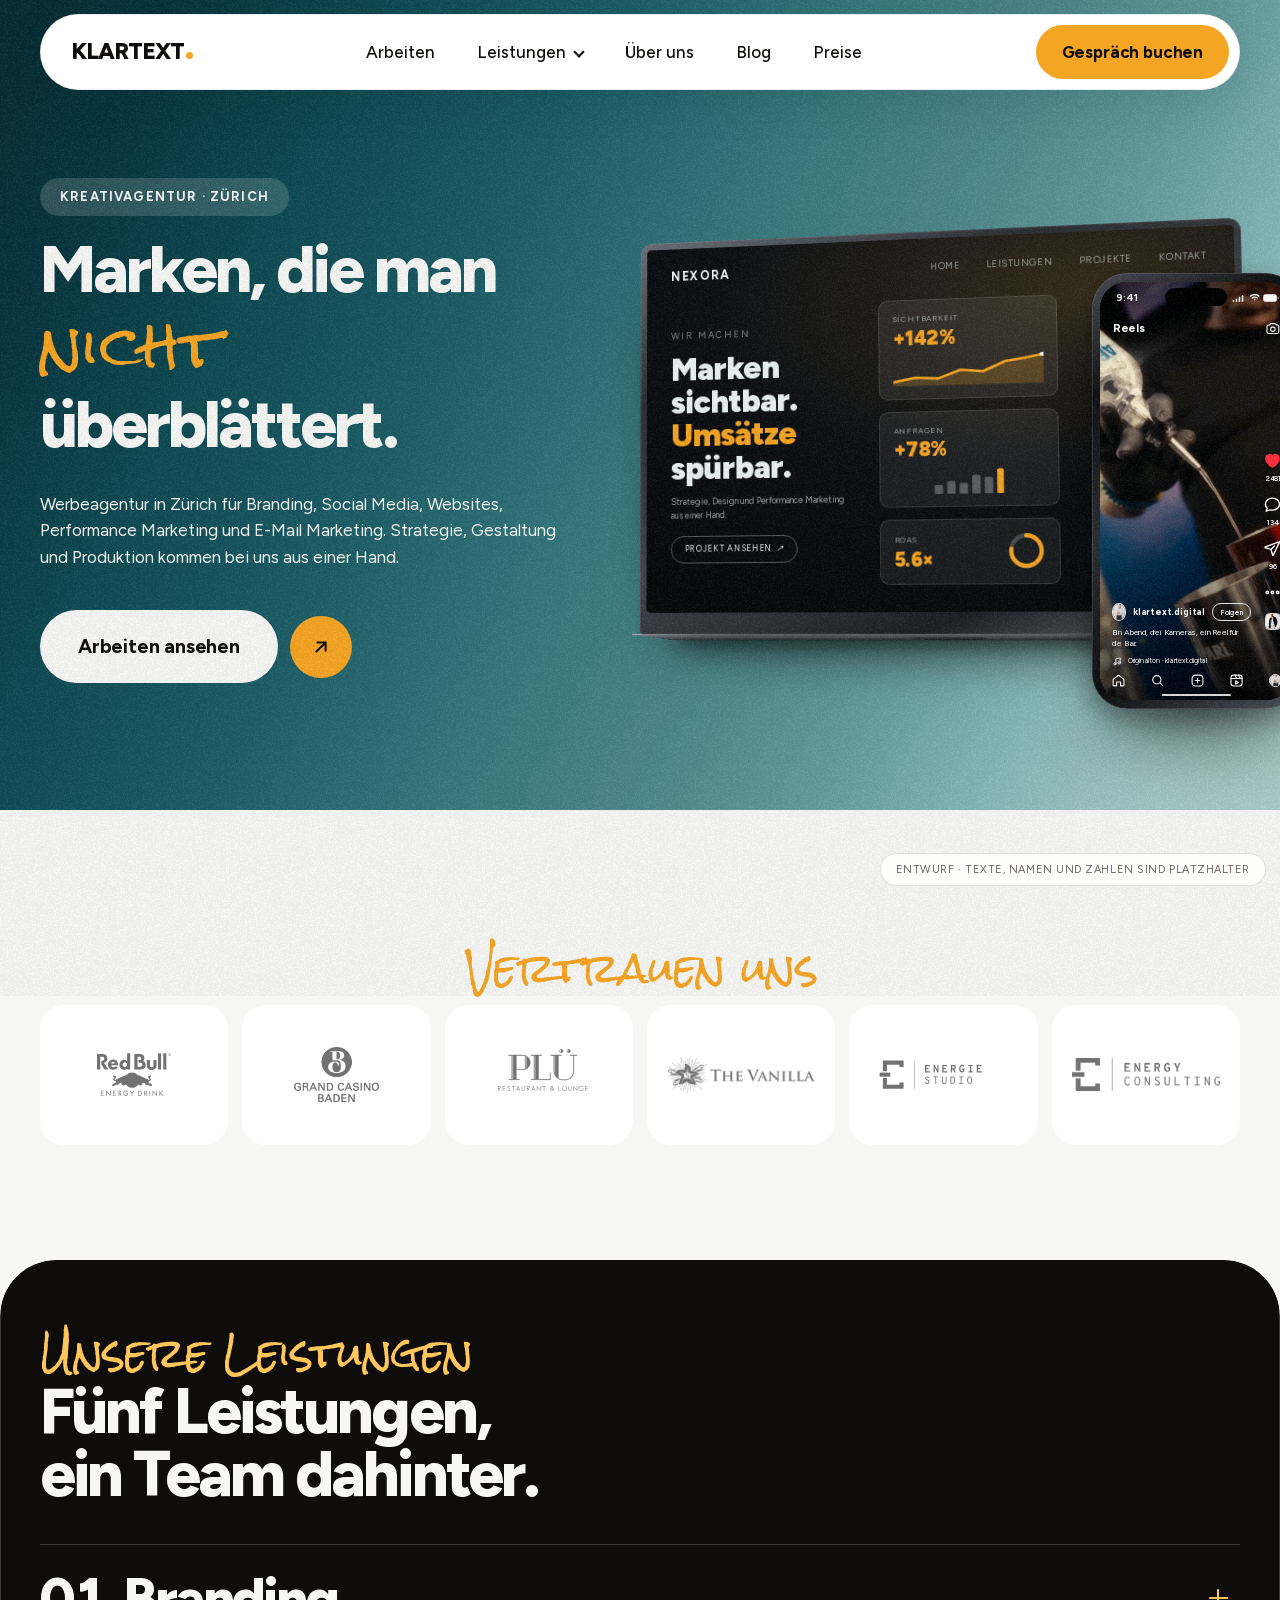
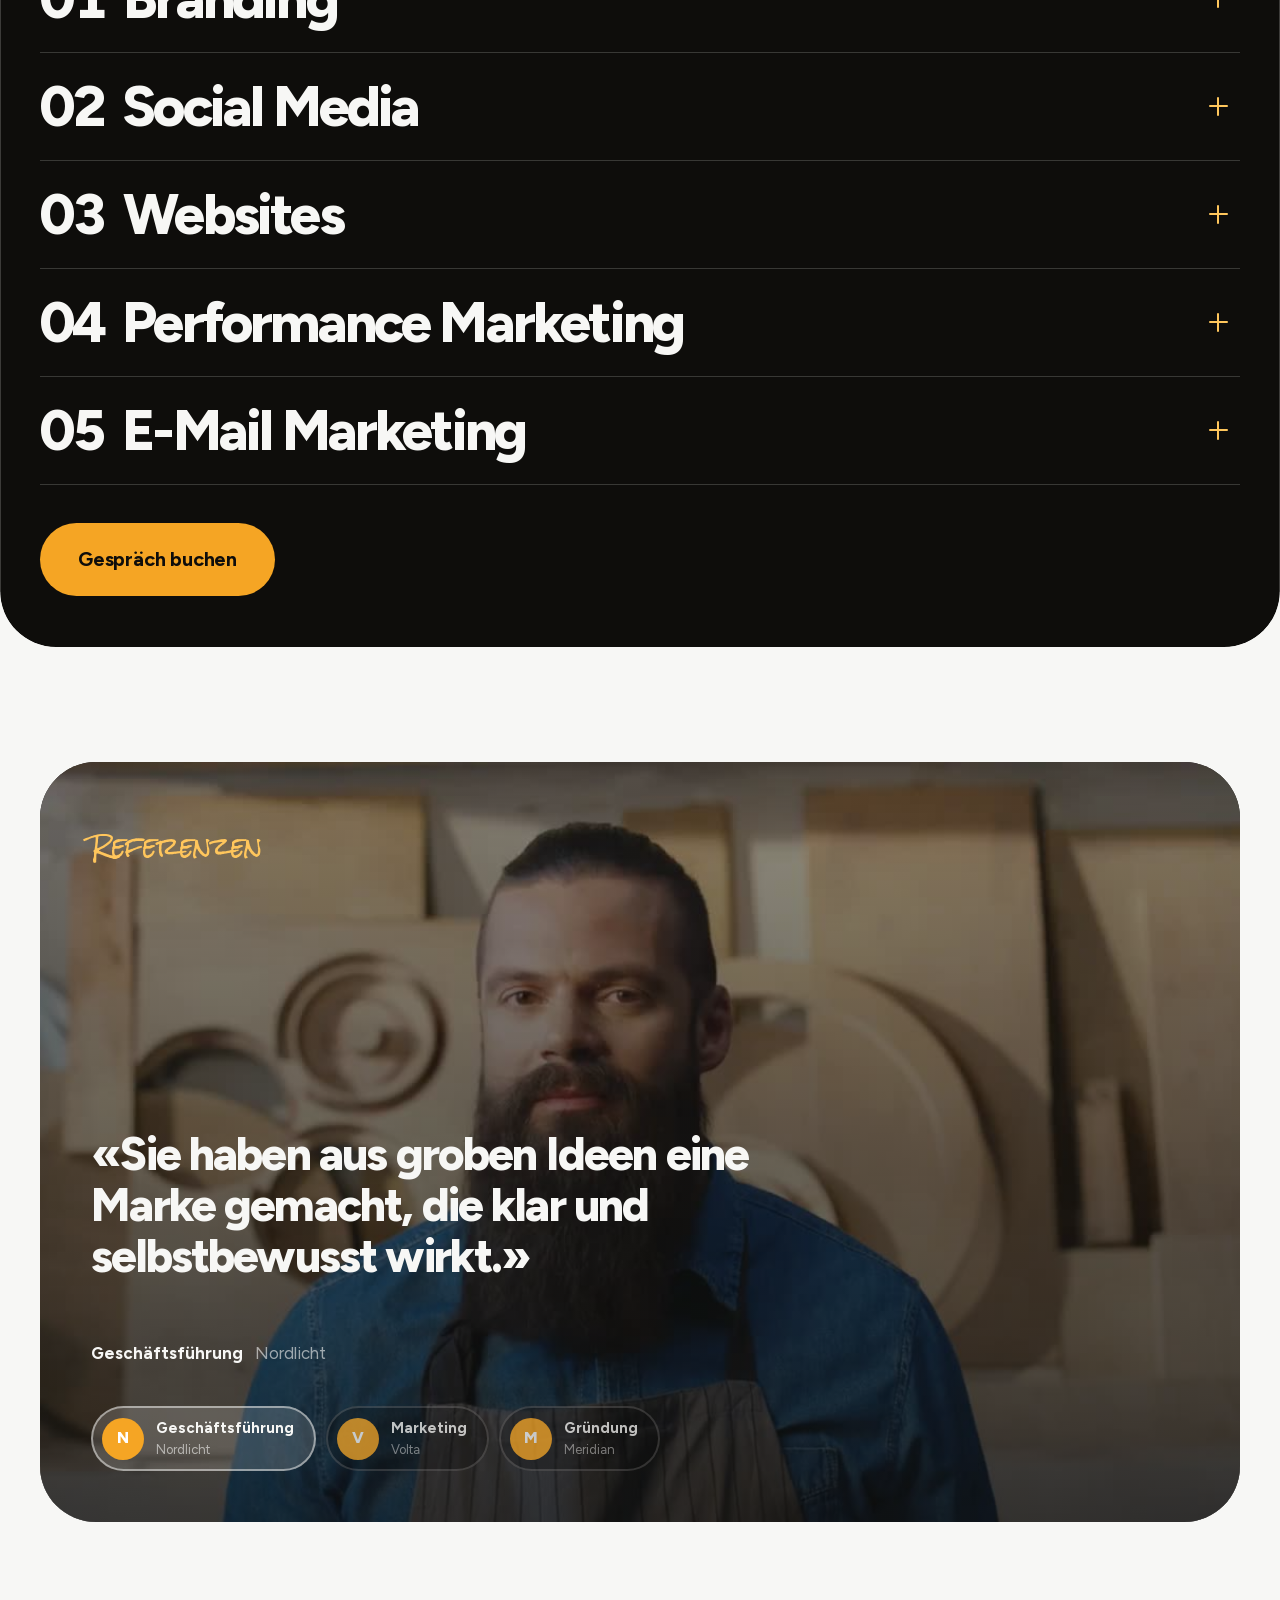
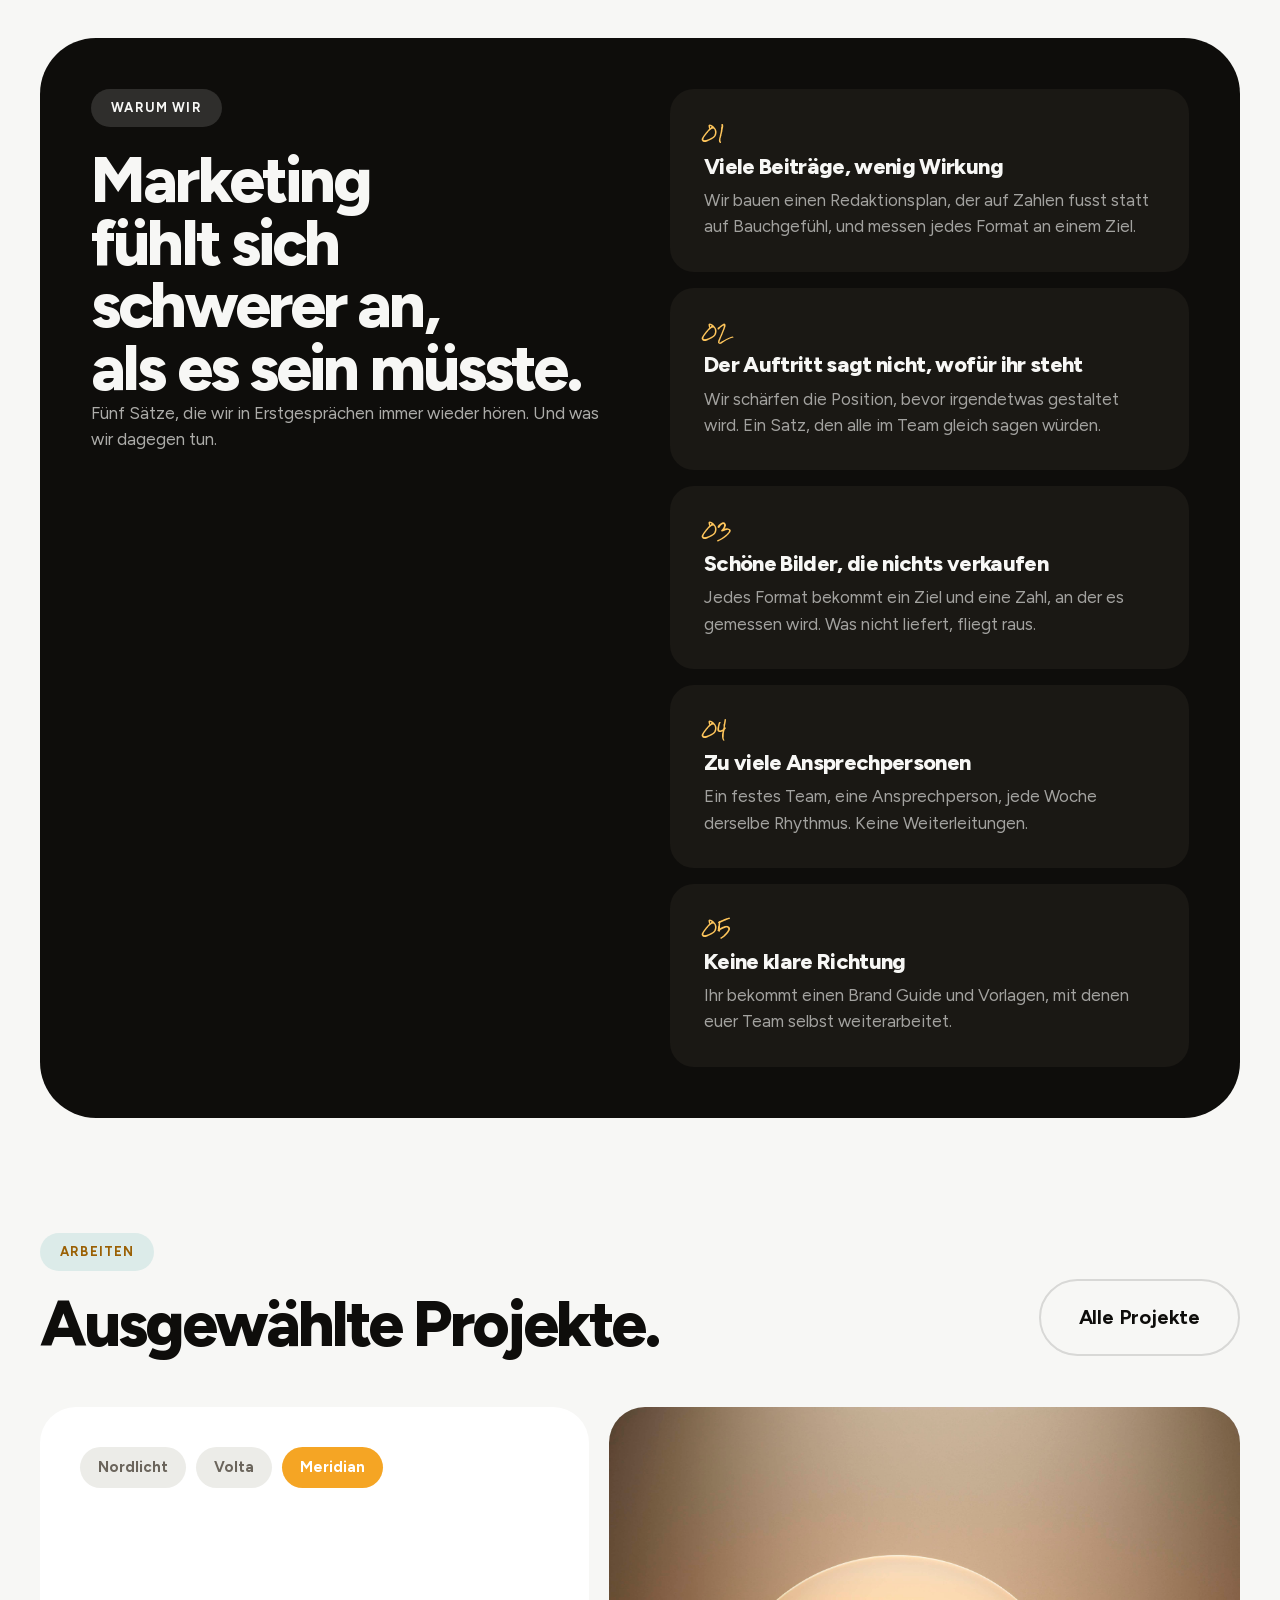
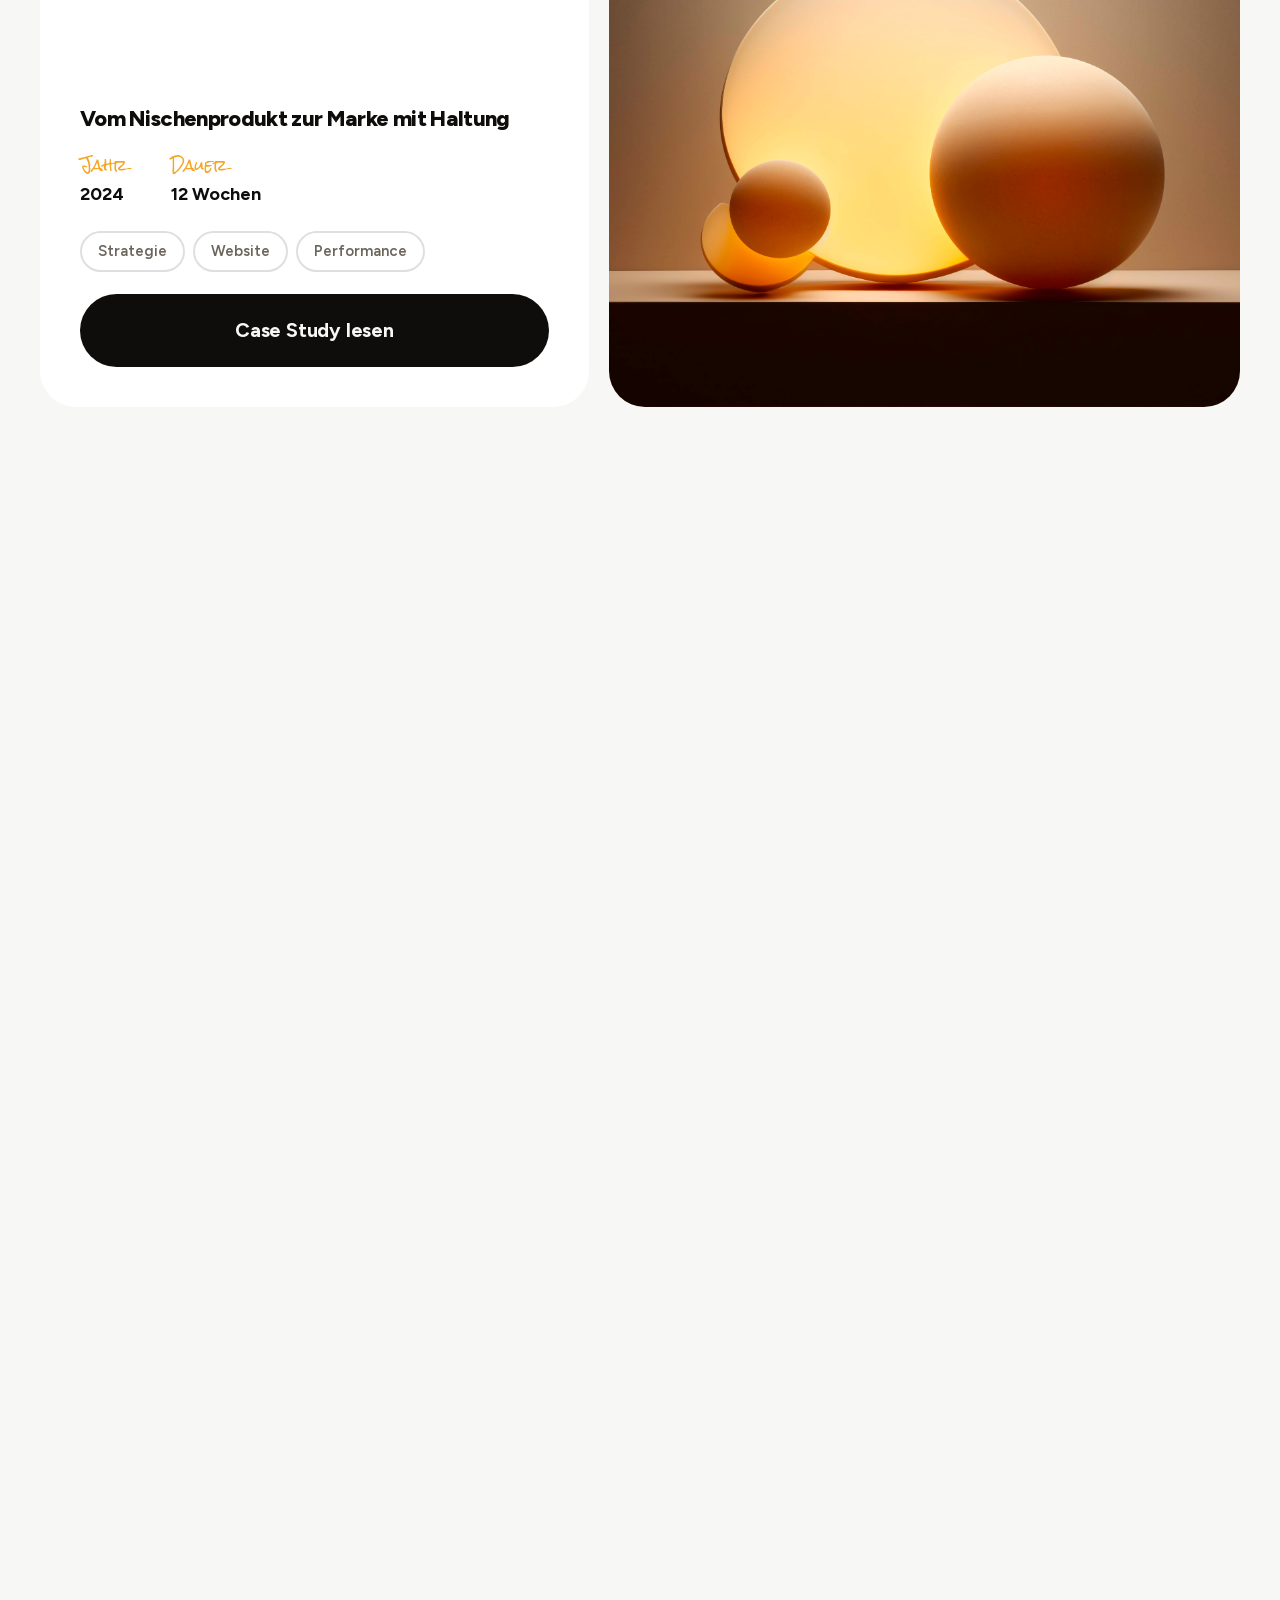
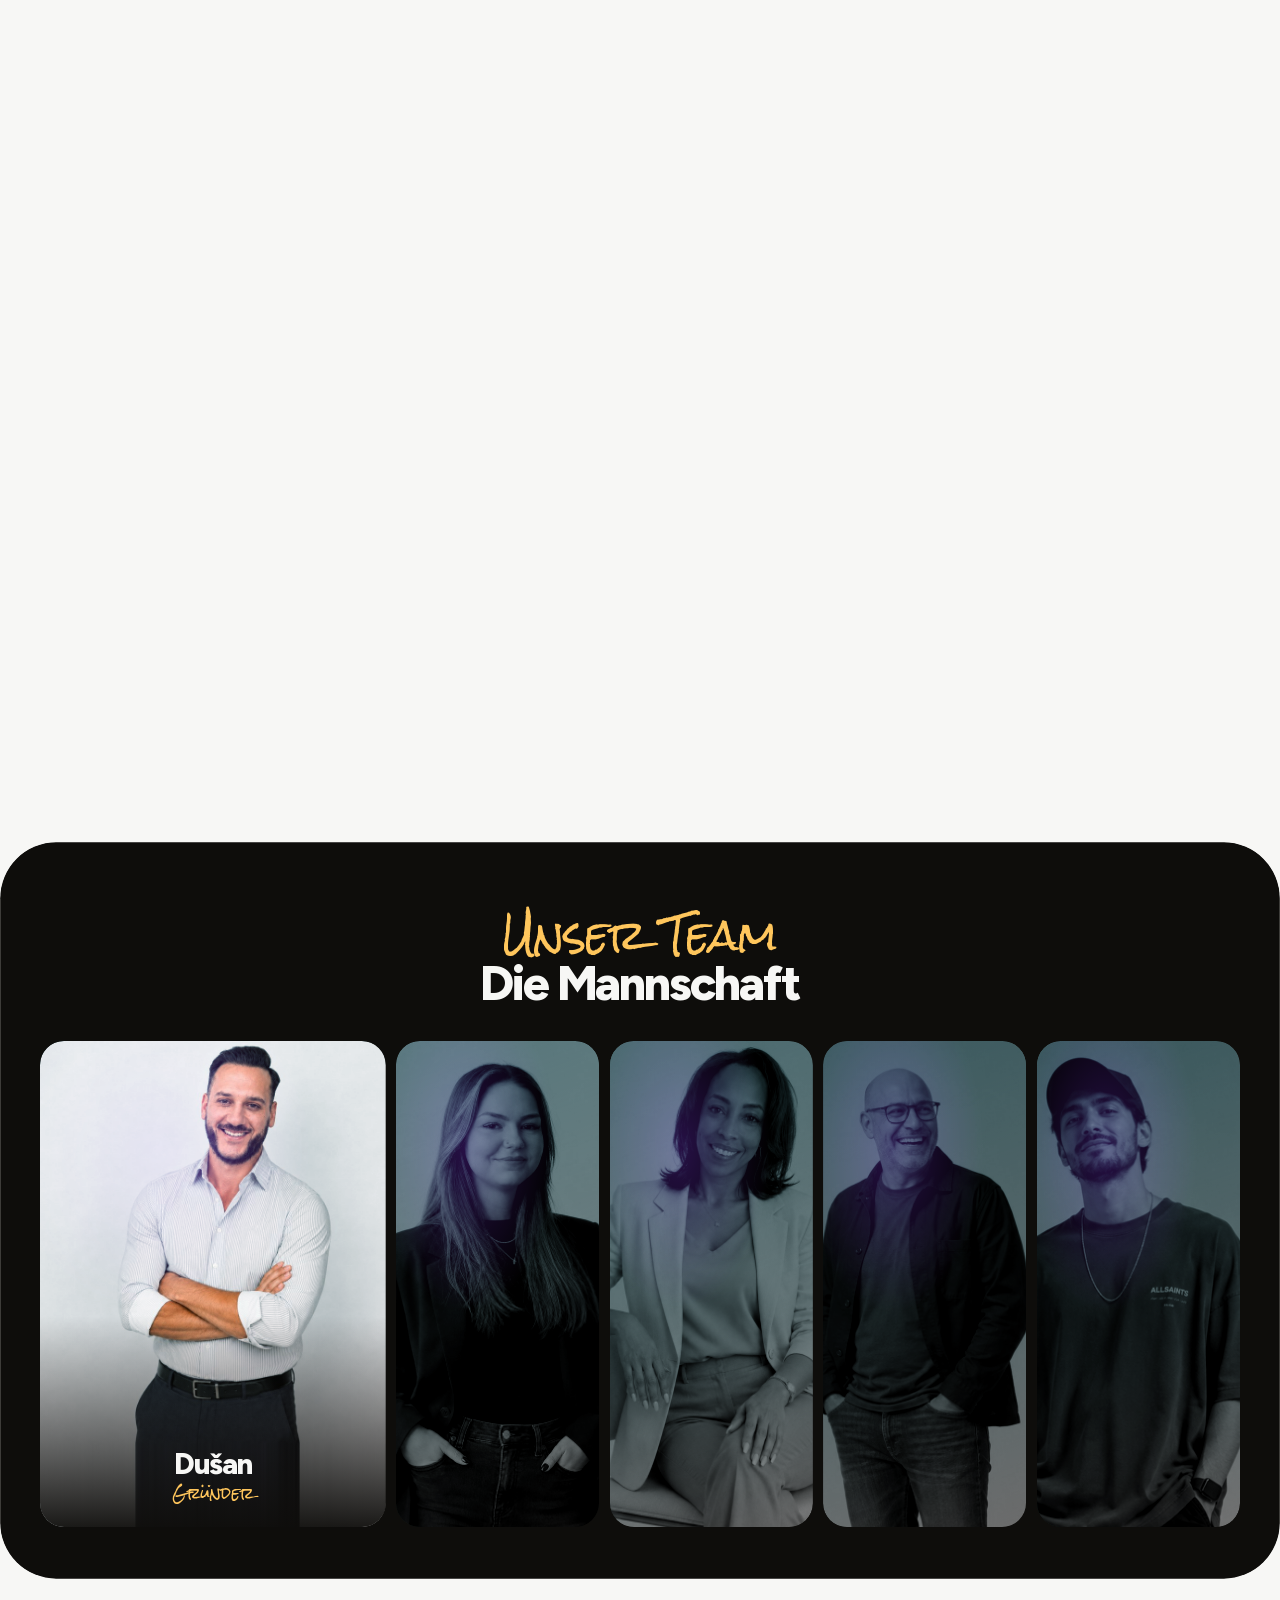
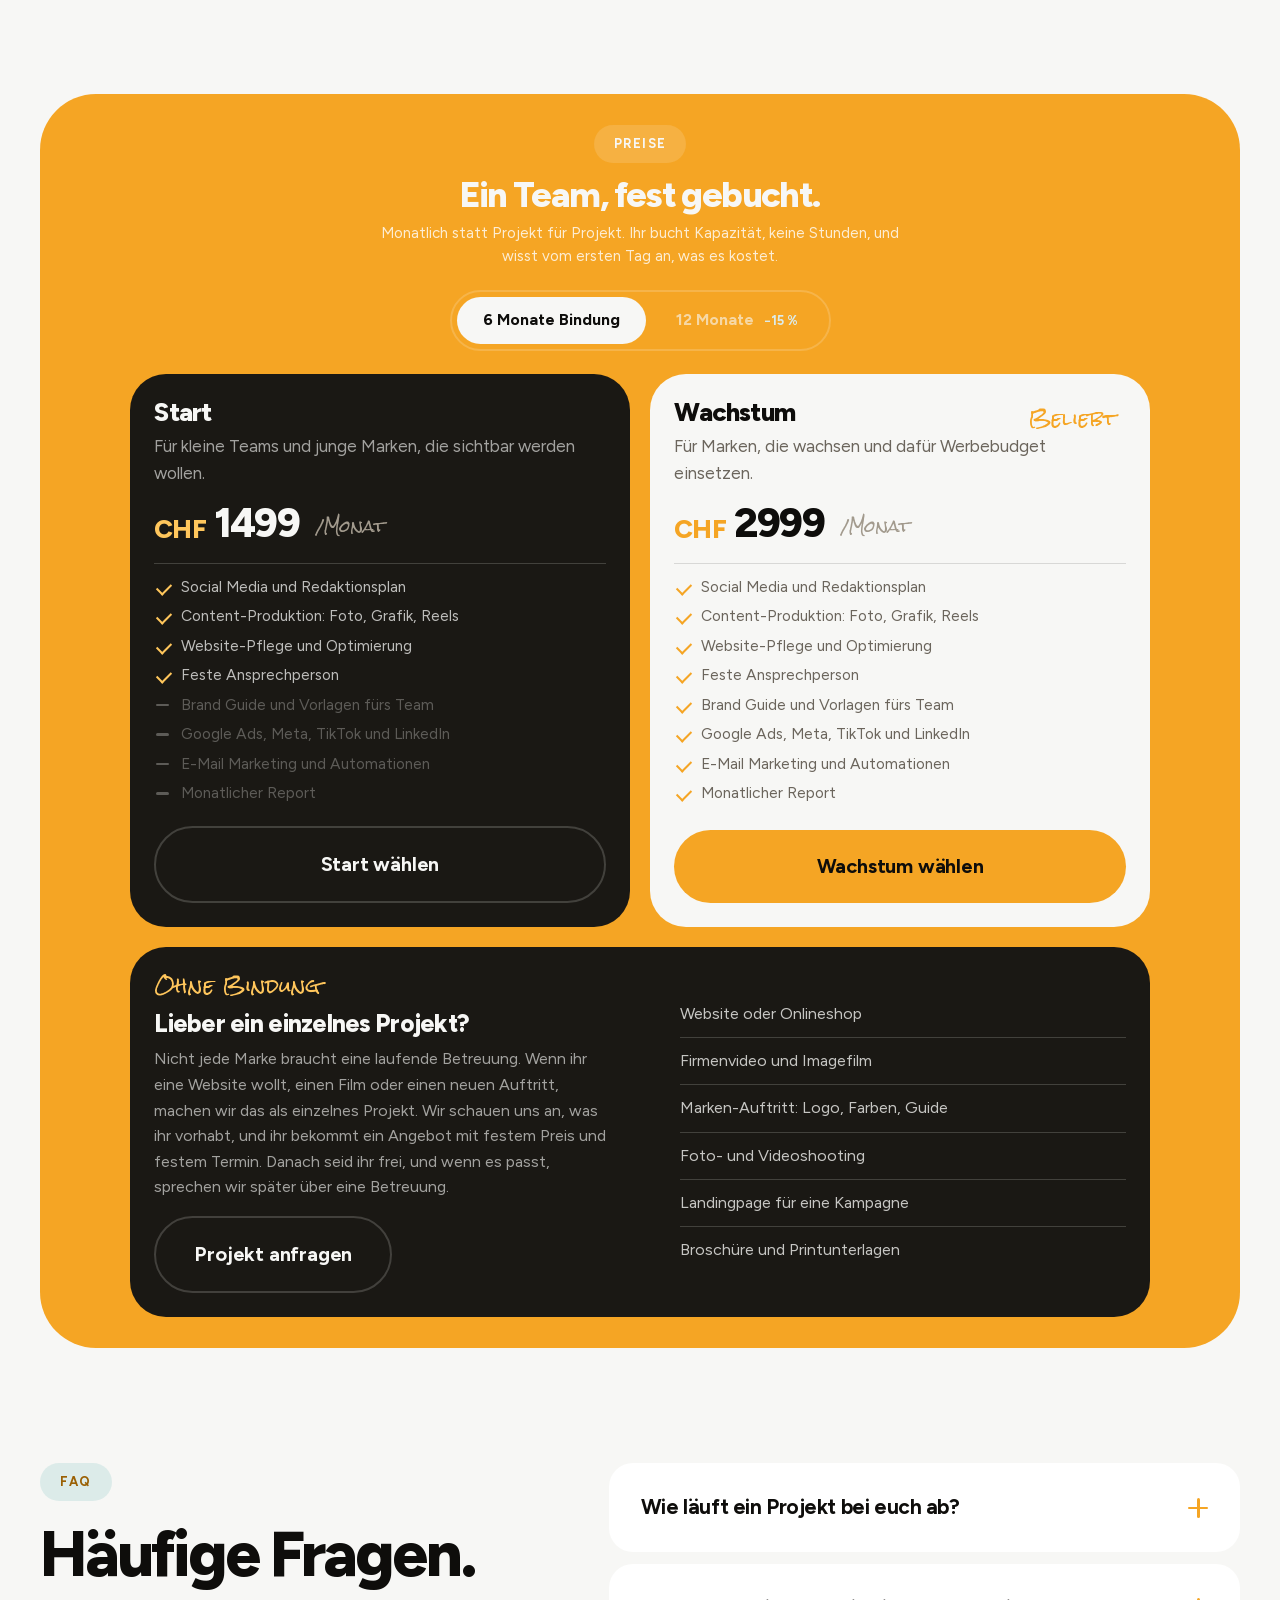
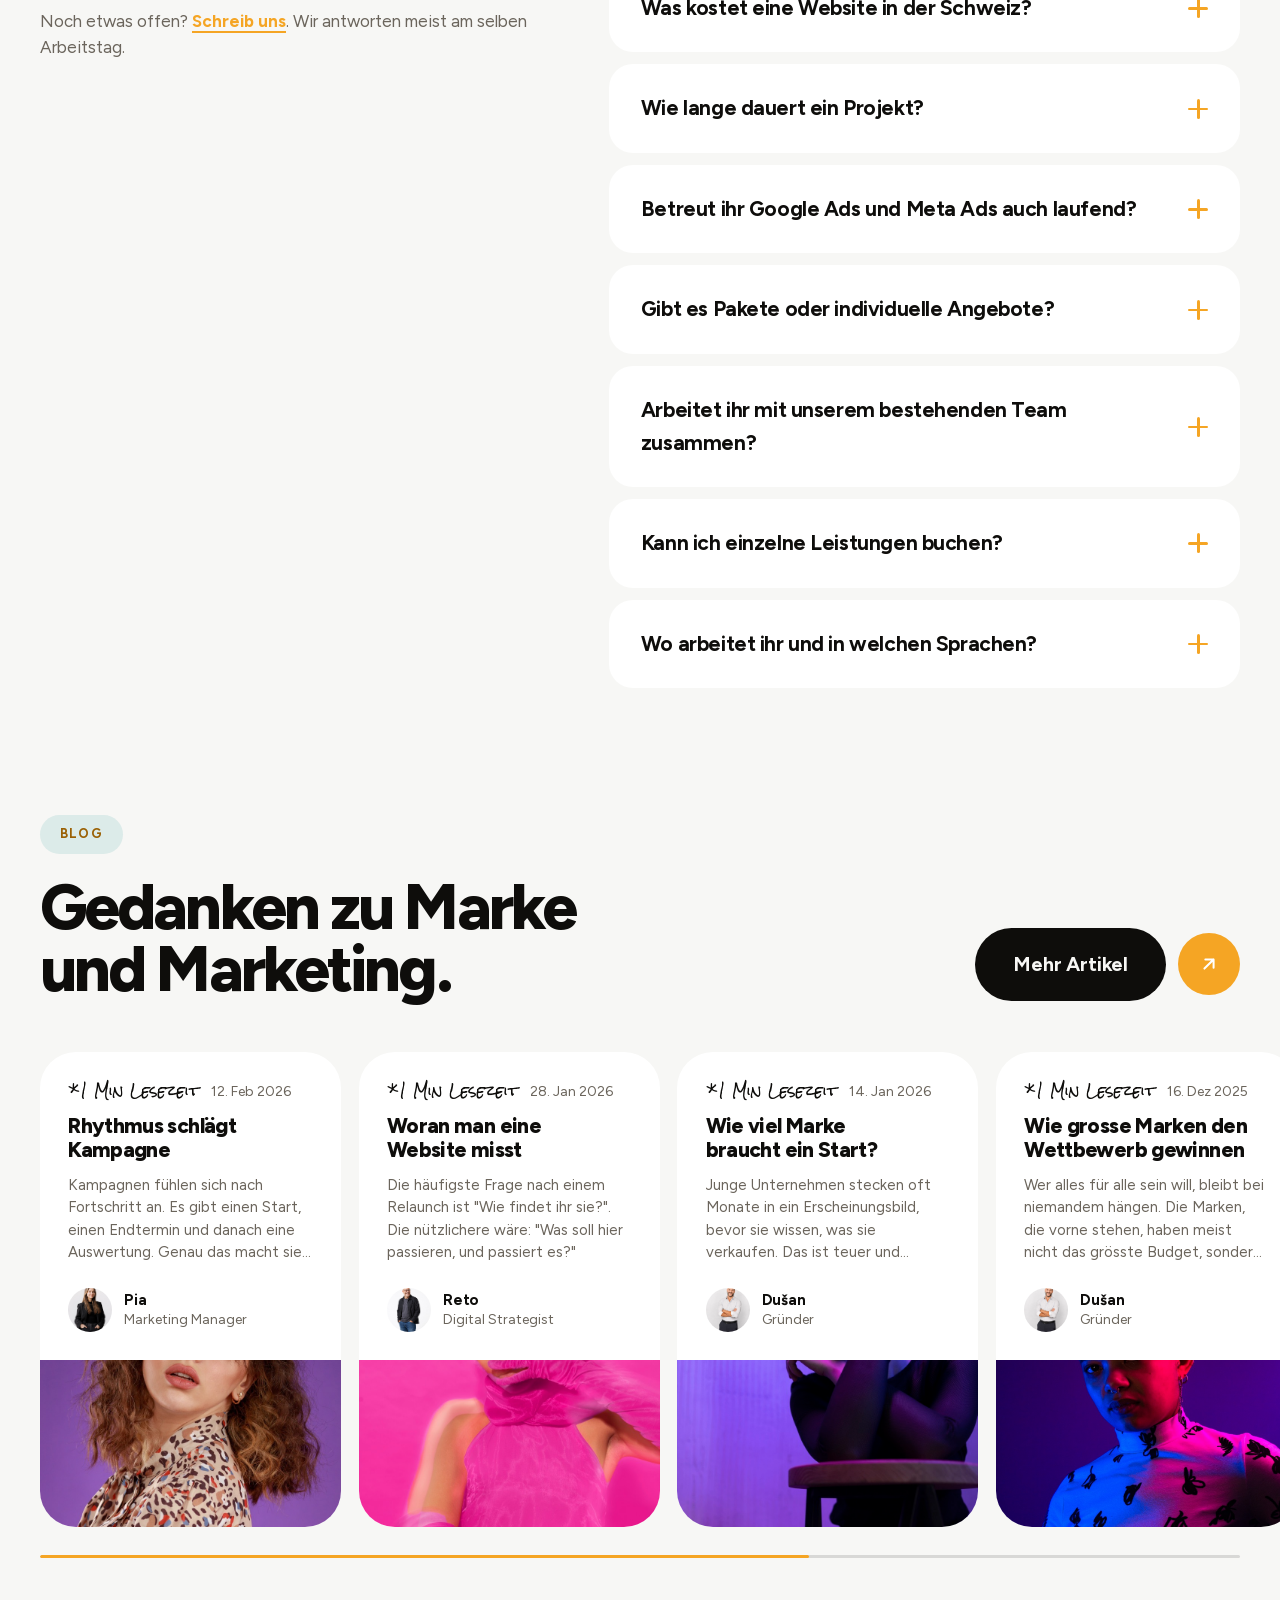
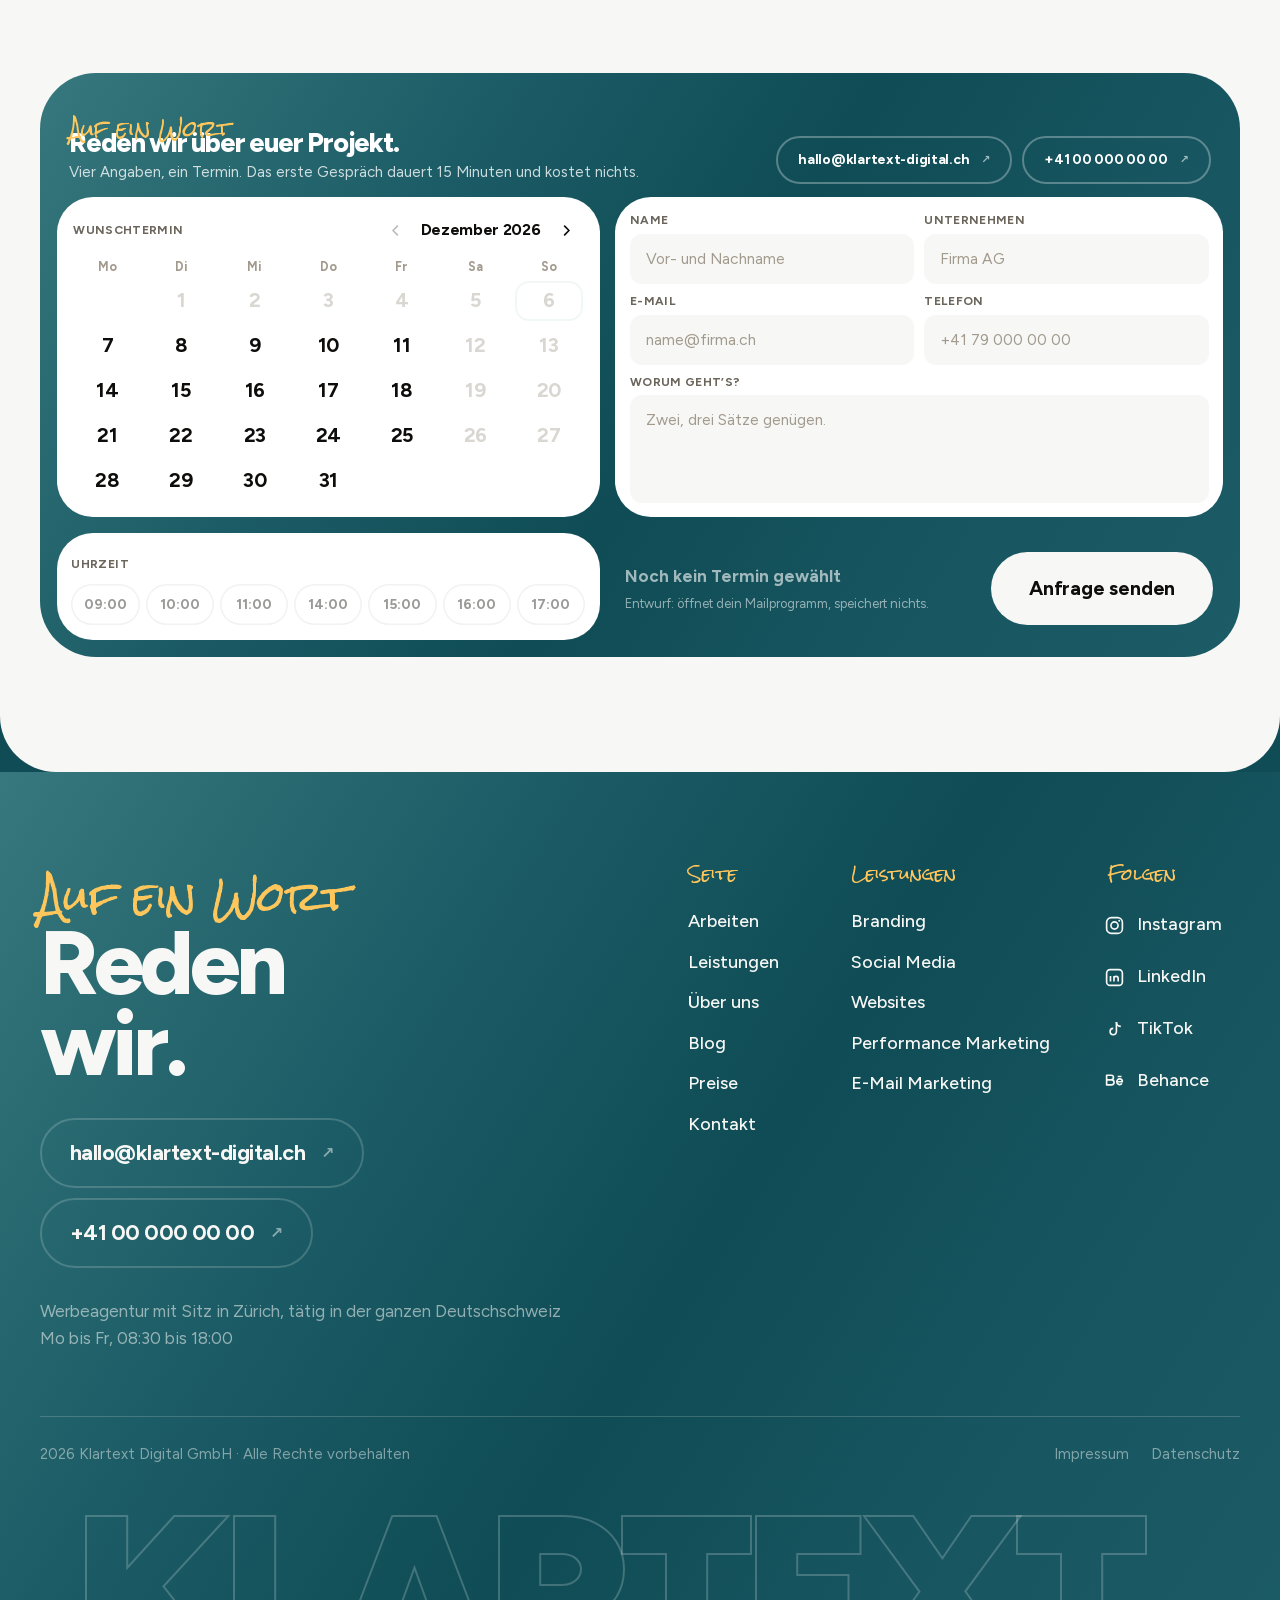
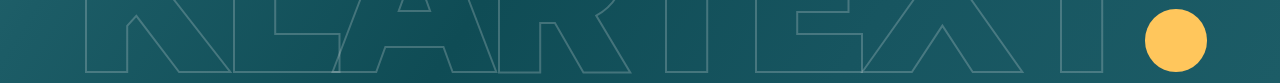
==== commit 9d59901e: "Blog: Akzent nur noch beim Schweben, kein Goldton mehr Im Vorbild traegt eine Karte den Akzent dauer" ====
--- a/index.html
+++ b/index.html
@@ -675,7 +675,7 @@
         </div>
         <div class="lese__bild"><img src="bilder/hero-1.jpg" alt="" loading="lazy"></div>
       </a>
-      <a class="lese lese--akzent" href="blog/website-die-arbeitet.html" data-rein>
+      <a class="lese" href="blog/website-die-arbeitet.html" data-rein>
         <div class="lese__oben">
           <p class="lese__meta"><span class="lese__zeit">*1 Min Lesezeit</span><span class="lese__datum">28. Jan 2026</span></p>
           <h3 class="lese__titel">Woran man eine Website misst</h3>
--- a/stil.css
+++ b/stil.css
@@ -1910,26 +1910,37 @@
 .lese{position:relative;display:grid;grid-template-rows:1fr auto;
   background:var(--creme-3);border-radius:var(--r-gross);overflow:hidden;
   color:var(--tinte);text-decoration:none;
-  transition:transform var(--t-knopf) var(--kurve),
-             box-shadow var(--t-flaeche) var(--kurve)}
-.lese:hover{transform:translateY(-4px);box-shadow:0 18px 46px rgb(14 13 11 / .11)}
+  /* Flaeche und Form im gleichen Tempo — laufen sie verschieden
+     schnell, faellt der Versatz auf. Gleiche Regel wie bei den
+     Knoepfen, nur mit der Dauer fuer grosse Flaechen. */
+  transition:transform var(--t-flaeche) var(--kurve),
+             box-shadow var(--t-flaeche) var(--kurve),
+             background var(--t-flaeche) var(--kurve),
+             color var(--t-flaeche) var(--kurve)}
+.lese:hover,.lese:focus-visible{transform:translateY(-4px);
+  box-shadow:0 18px 46px rgb(14 13 11 / .13)}
 /* Der Textteil traegt die Hoehe, damit die Bildkanten aller Karten
    auf einer Linie liegen — im Vorbild ist genau das der ruhige Teil. */
 .lese__oben{display:grid;grid-template-rows:auto auto 1fr auto;
   gap:clamp(9px,.9vw,14px);padding:clamp(24px,2.2vw,34px)}
 .lese__meta{display:flex;align-items:baseline;gap:12px;flex-wrap:wrap;margin:0}
-.lese__zeit{font-family:'Rock Salt',cursive;font-size:14px;color:var(--violett-tief)}
-.lese__datum{font-size:14px;color:var(--grau)}
+/* Handschrift auf weisser Karte: in der violetten Fassung das tiefe
+   Violett der Marke. In der Bernstein-Fassung waere das Gegenstueck
+   ein abgedunkeltes Gold — eine Farbe, die es in der Marke nicht
+   gibt. Dort steht die Zeile deshalb in Tinte. */
+.lese__zeit{font-family:'Rock Salt',cursive;font-size:14px;color:var(--tinte);
+  transition:color var(--t-flaeche) var(--kurve)}
+.lese__datum{font-size:14px;color:var(--grau);
+  transition:color var(--t-flaeche) var(--kurve)}
 .lese__titel{font-size:clamp(21px,1.55vw,28px);letter-spacing:-.03em;
   line-height:1.14;font-weight:800;
-  transition:color var(--t-farbe) var(--kurve)}
-.lese:hover .lese__titel{color:var(--violett-tief)}
-.lese--akzent:hover .lese__titel{color:inherit}
+  transition:color var(--t-flaeche) var(--kurve)}
 /* Vier Zeilen Anriss: kuerzer sagt zu wenig, laenger schiebt das Bild
    aus dem Blick. Der Text ist der erste Absatz des Artikels. */
 .lese__anriss{font-size:clamp(15px,1.05vw,17px);line-height:1.5;color:var(--grau);
   margin:0;display:-webkit-box;-webkit-box-orient:vertical;
-  -webkit-line-clamp:4;line-clamp:4;overflow:hidden}
+  -webkit-line-clamp:4;line-clamp:4;overflow:hidden;
+  transition:color var(--t-flaeche) var(--kurve)}
 .lese__wer{display:flex;align-items:center;gap:12px;
   margin-top:clamp(8px,1vw,16px)}
 .lese__wer img{width:44px;height:44px;border-radius:50%;object-fit:cover;
@@ -1937,18 +1948,20 @@
 .lese__wer b{display:block;font-size:15px;font-weight:700;
   letter-spacing:-.01em;line-height:1.3}
 .lese__wer i{display:block;font-style:normal;font-size:14px;
-  color:var(--grau);line-height:1.3}
+  color:var(--grau);line-height:1.3;
+  transition:color var(--t-flaeche) var(--kurve)}
 .lese__bild{height:clamp(150px,13vw,200px);overflow:hidden;background:var(--creme-2)}
 .lese__bild img{width:100%;height:100%;object-fit:cover;display:block;
   transition:transform var(--t-bild) var(--kurve)}
 .lese:hover .lese__bild img{transform:scale(1.06)}
 
-.lese--akzent{background:var(--violett);color:var(--tinte)}
-.lese--akzent .lese__zeit{color:rgb(14 13 11 / .78)}      /* 6.3:1 */
-.lese--akzent .lese__datum,
-.lese--akzent .lese__anriss,
-.lese--akzent .lese__wer i{color:rgb(14 13 11 / .70)}     /* 5.1:1 */
-.lese--akzent .lese__wer img{background:rgb(14 13 11 / .12)}
+.lese:hover,.lese:focus-visible{background:var(--violett);color:var(--tinte)}
+.lese:hover .lese__titel,.lese:focus-visible .lese__titel{color:var(--tinte)}
+.lese:hover .lese__zeit,.lese:focus-visible .lese__zeit{color:rgb(14 13 11 / .78)}   /* 6.3:1 */
+.lese:hover .lese__datum,.lese:hover .lese__anriss,.lese:hover .lese__wer i,
+.lese:focus-visible .lese__datum,.lese:focus-visible .lese__anriss,
+.lese:focus-visible .lese__wer i{color:rgb(14 13 11 / .70)}                          /* 5.1:1 */
+.lese:hover .lese__wer img{background:rgb(14 13 11 / .12)}
 
 /* Band auf der Startseite: laeuft nach rechts aus dem Bild.
    Der negative Rand rechnet vom zentrierten Behaelter bis an den
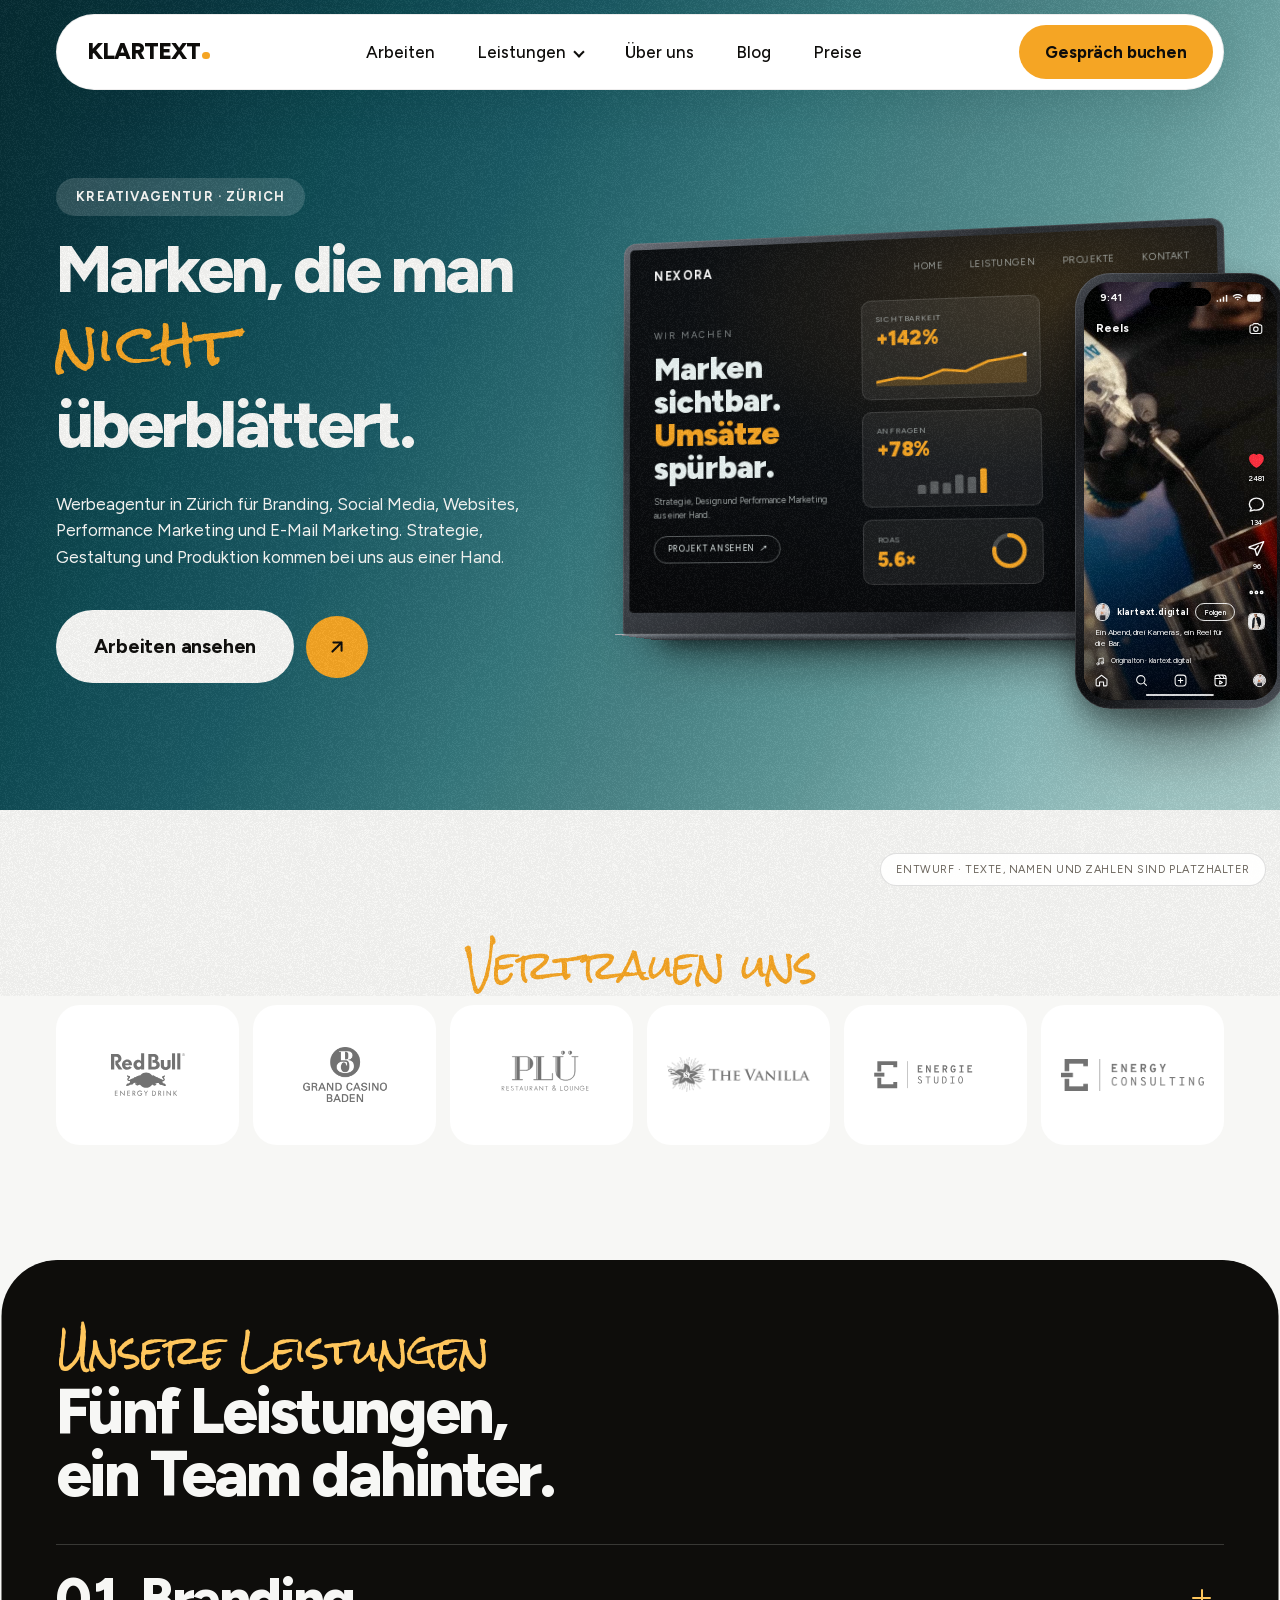
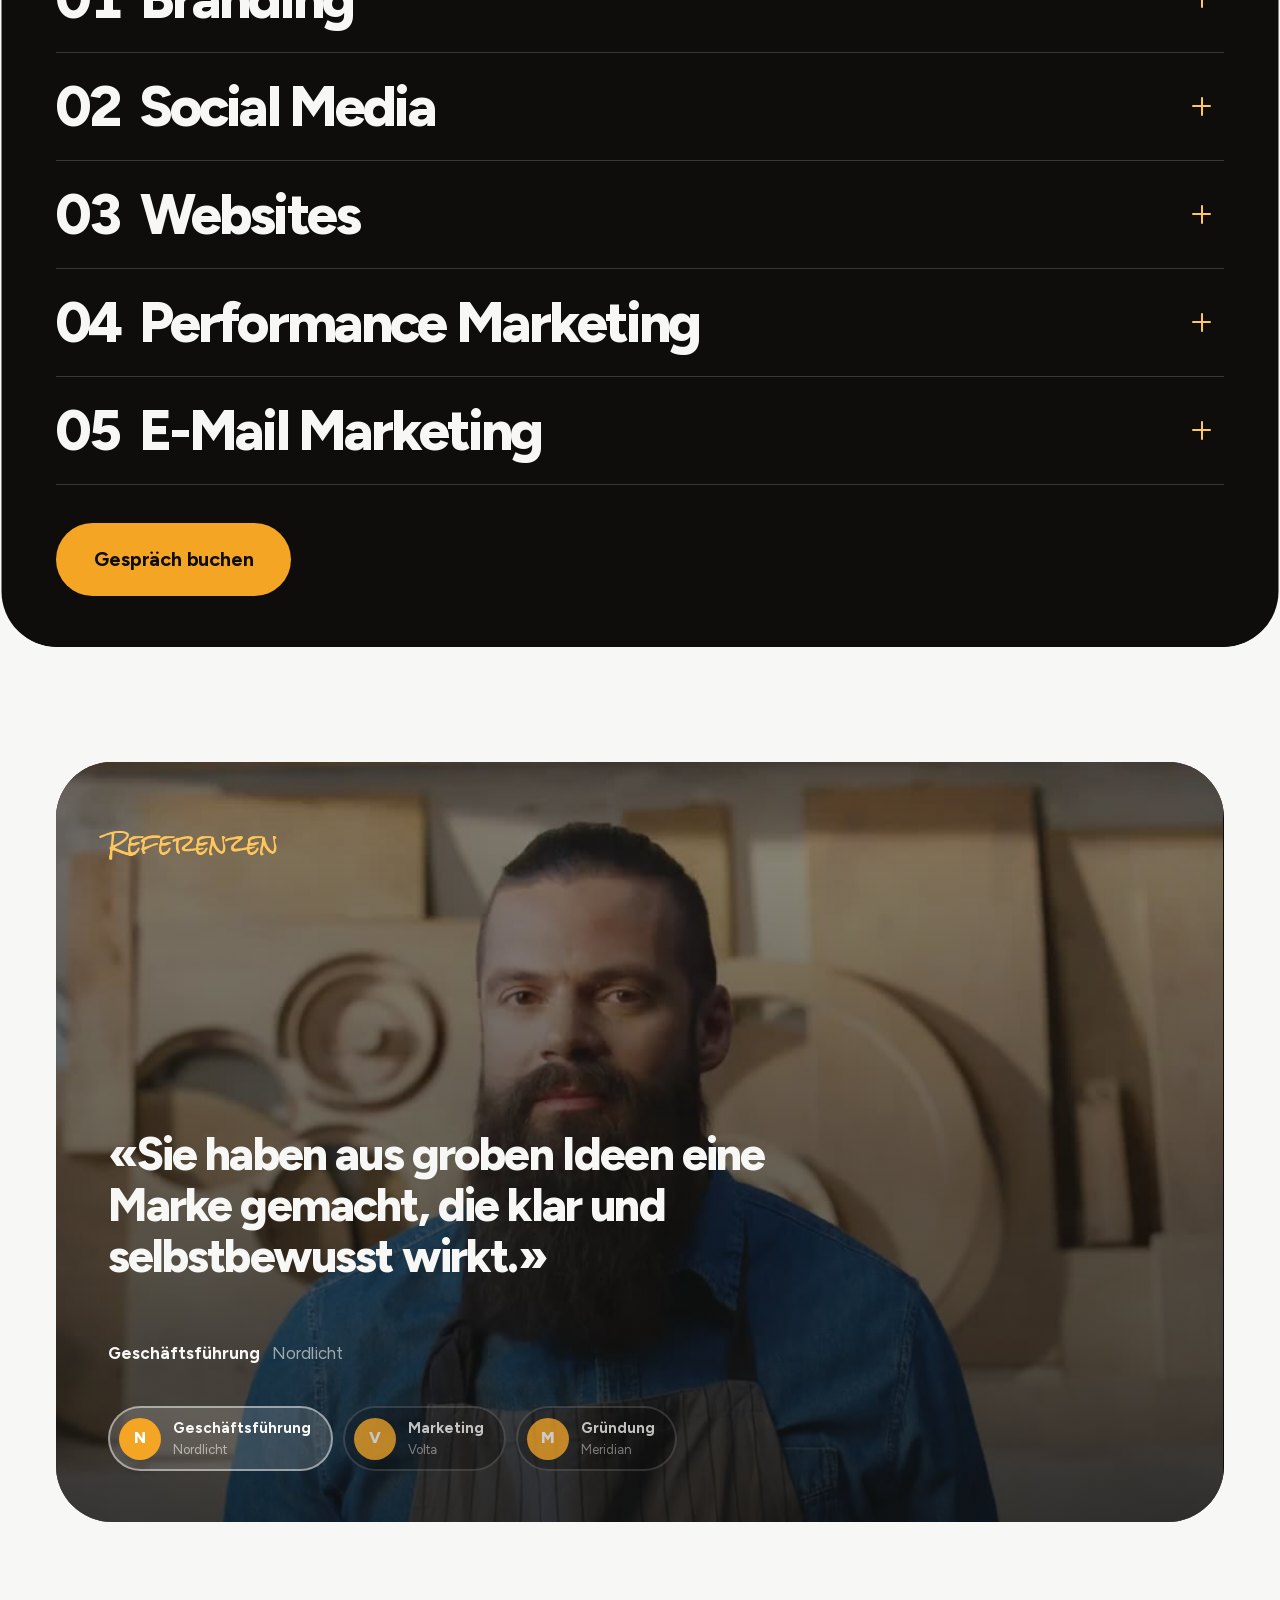
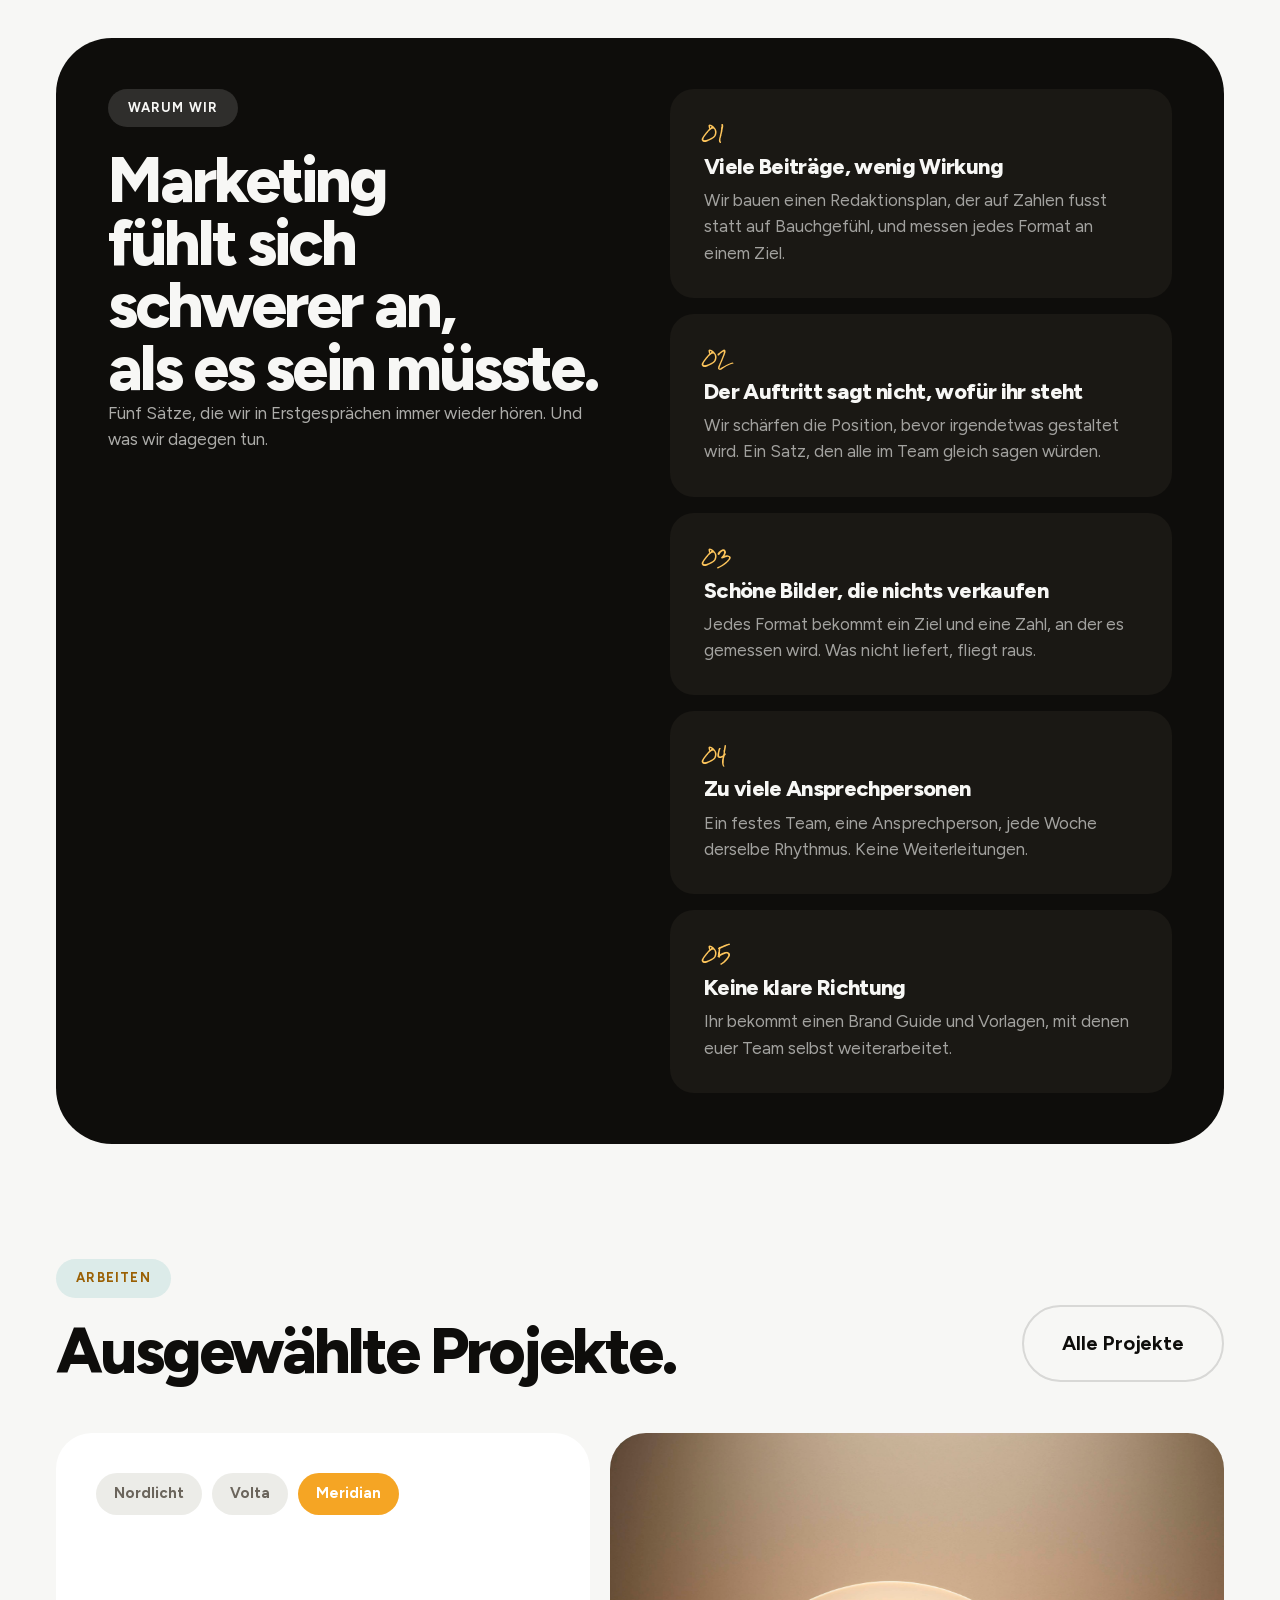
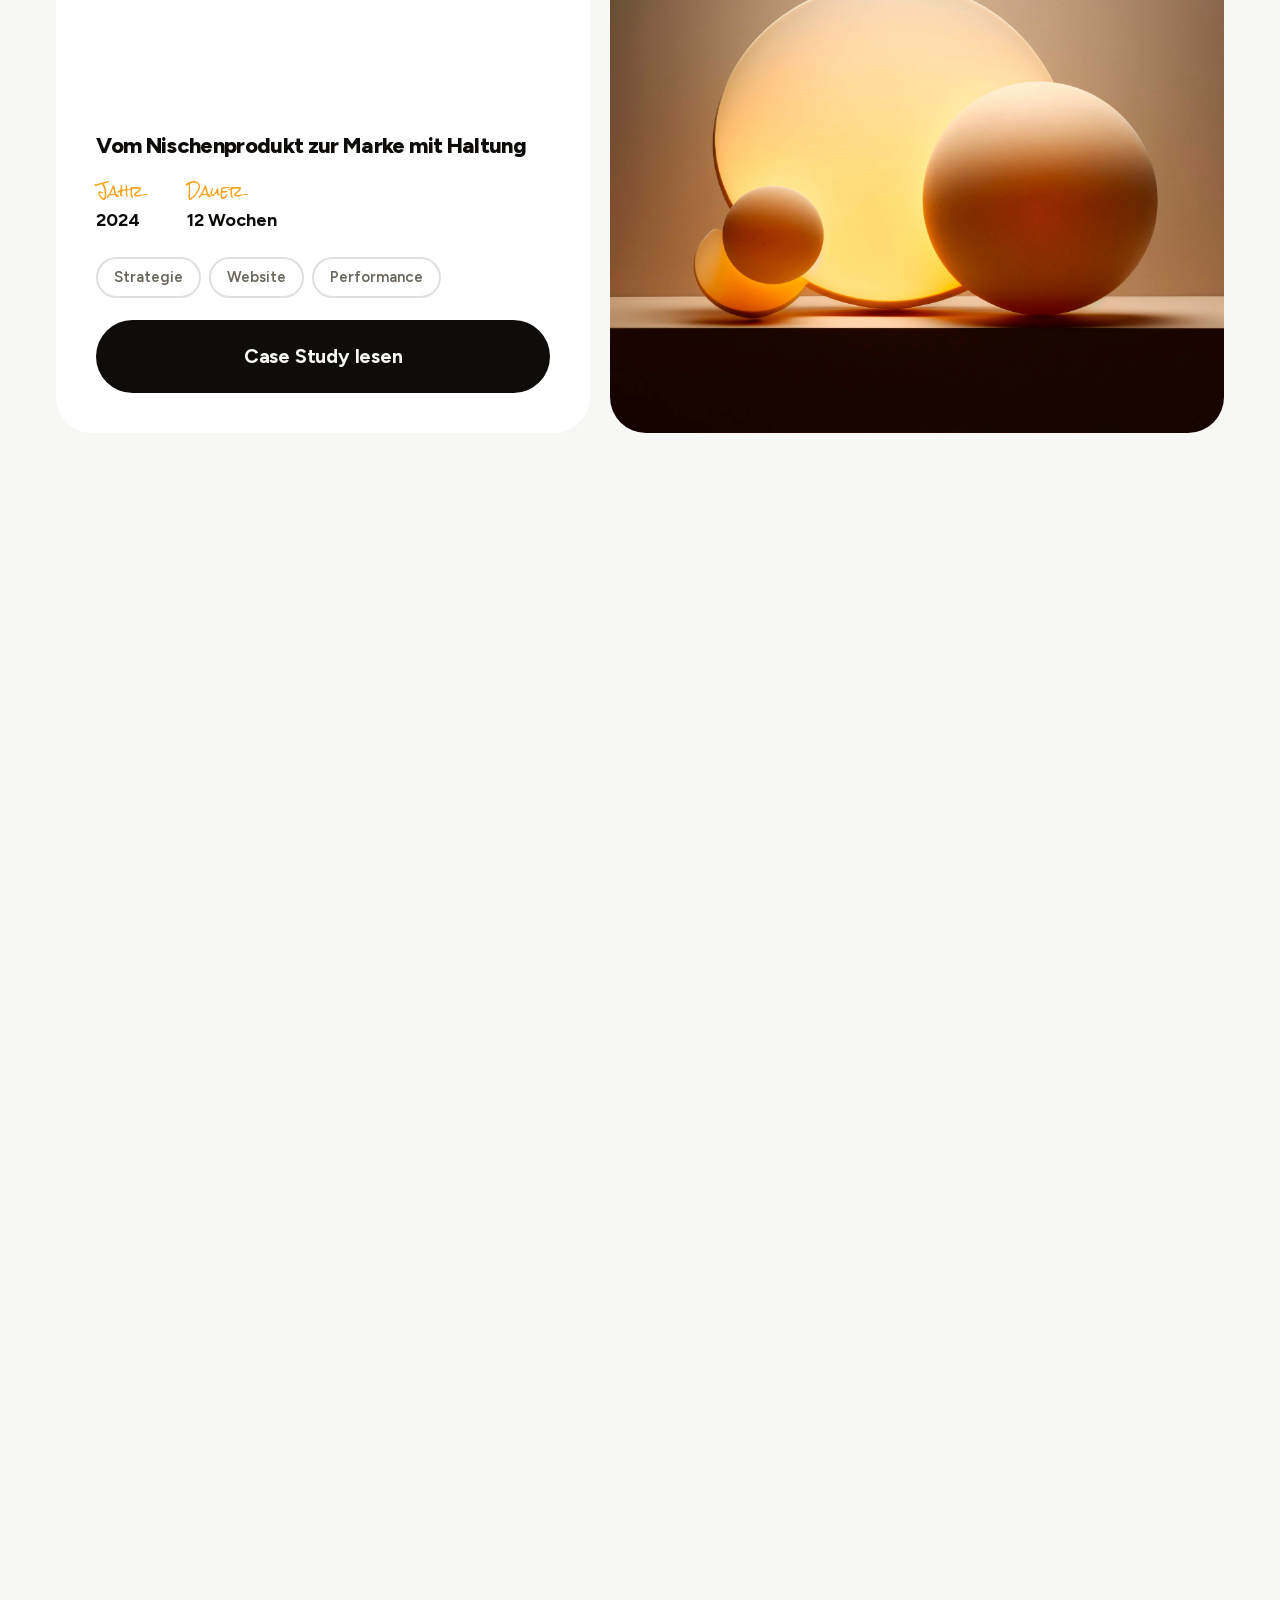
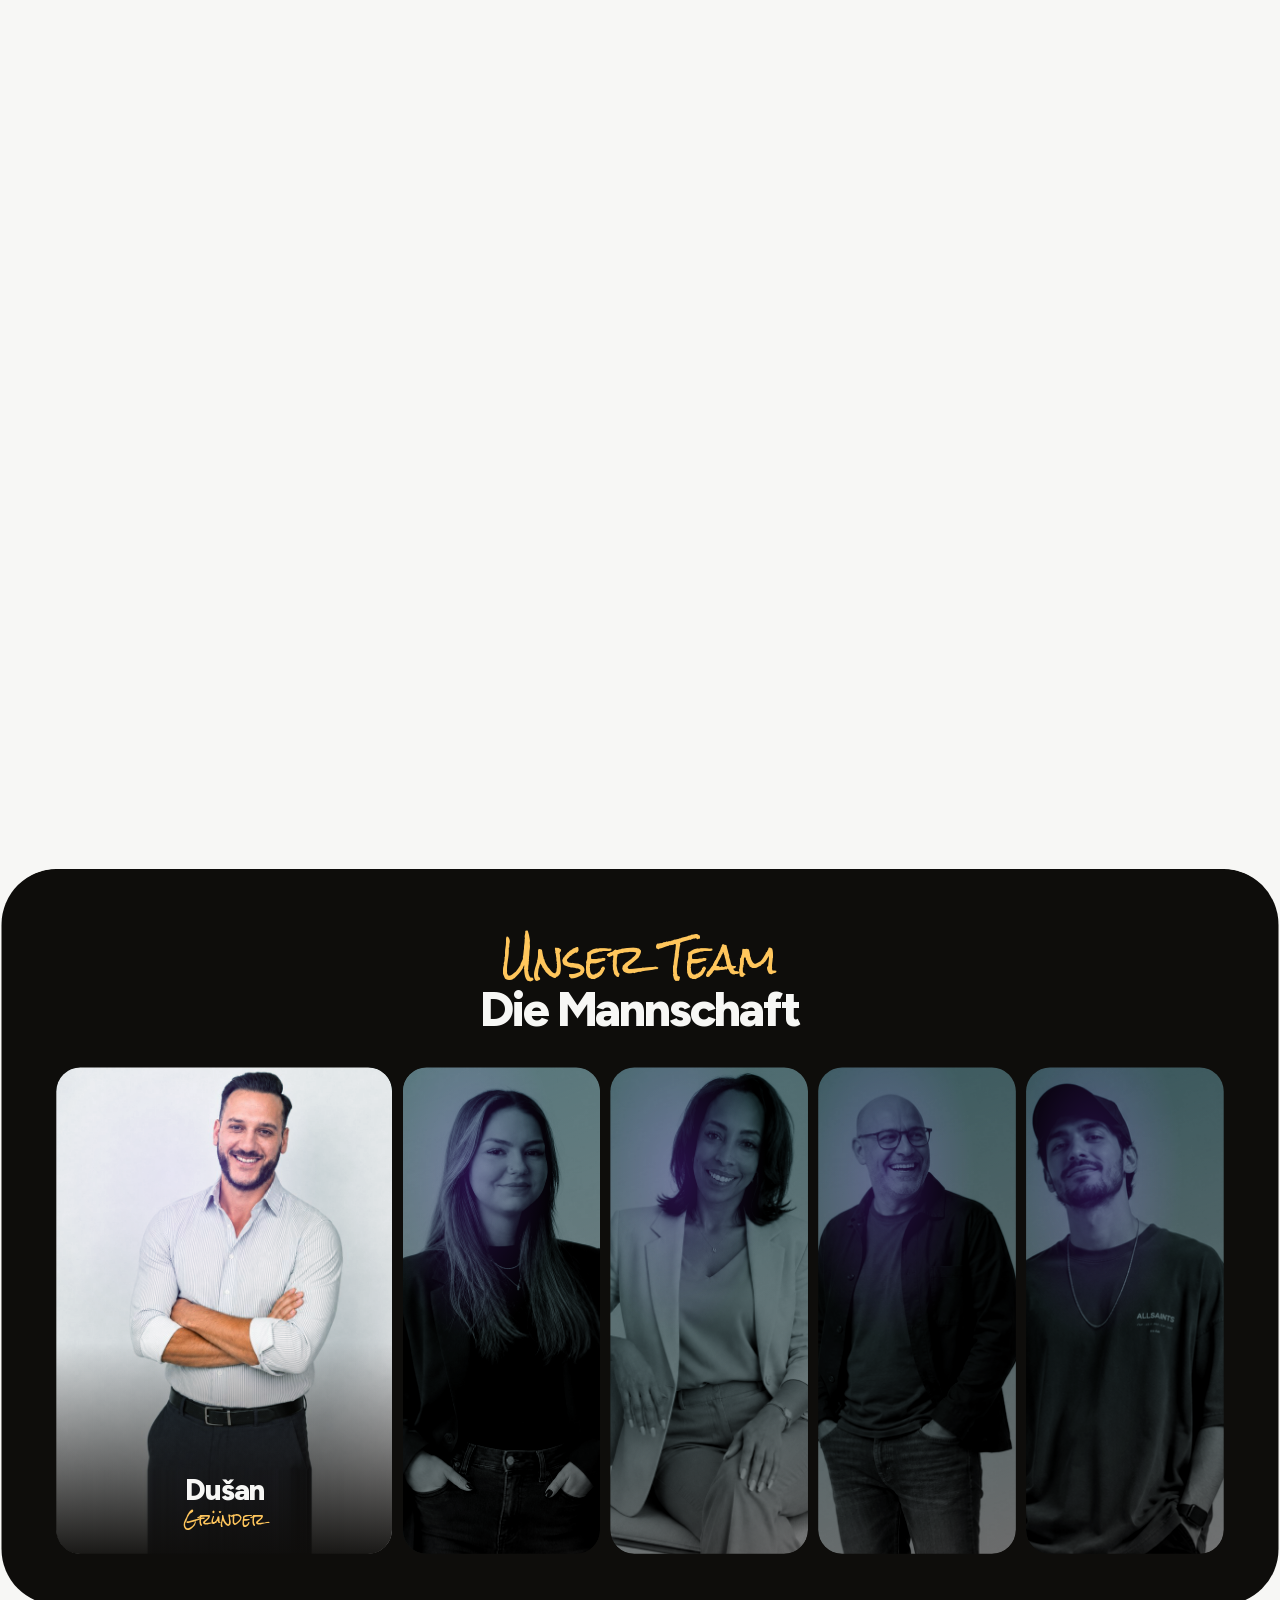
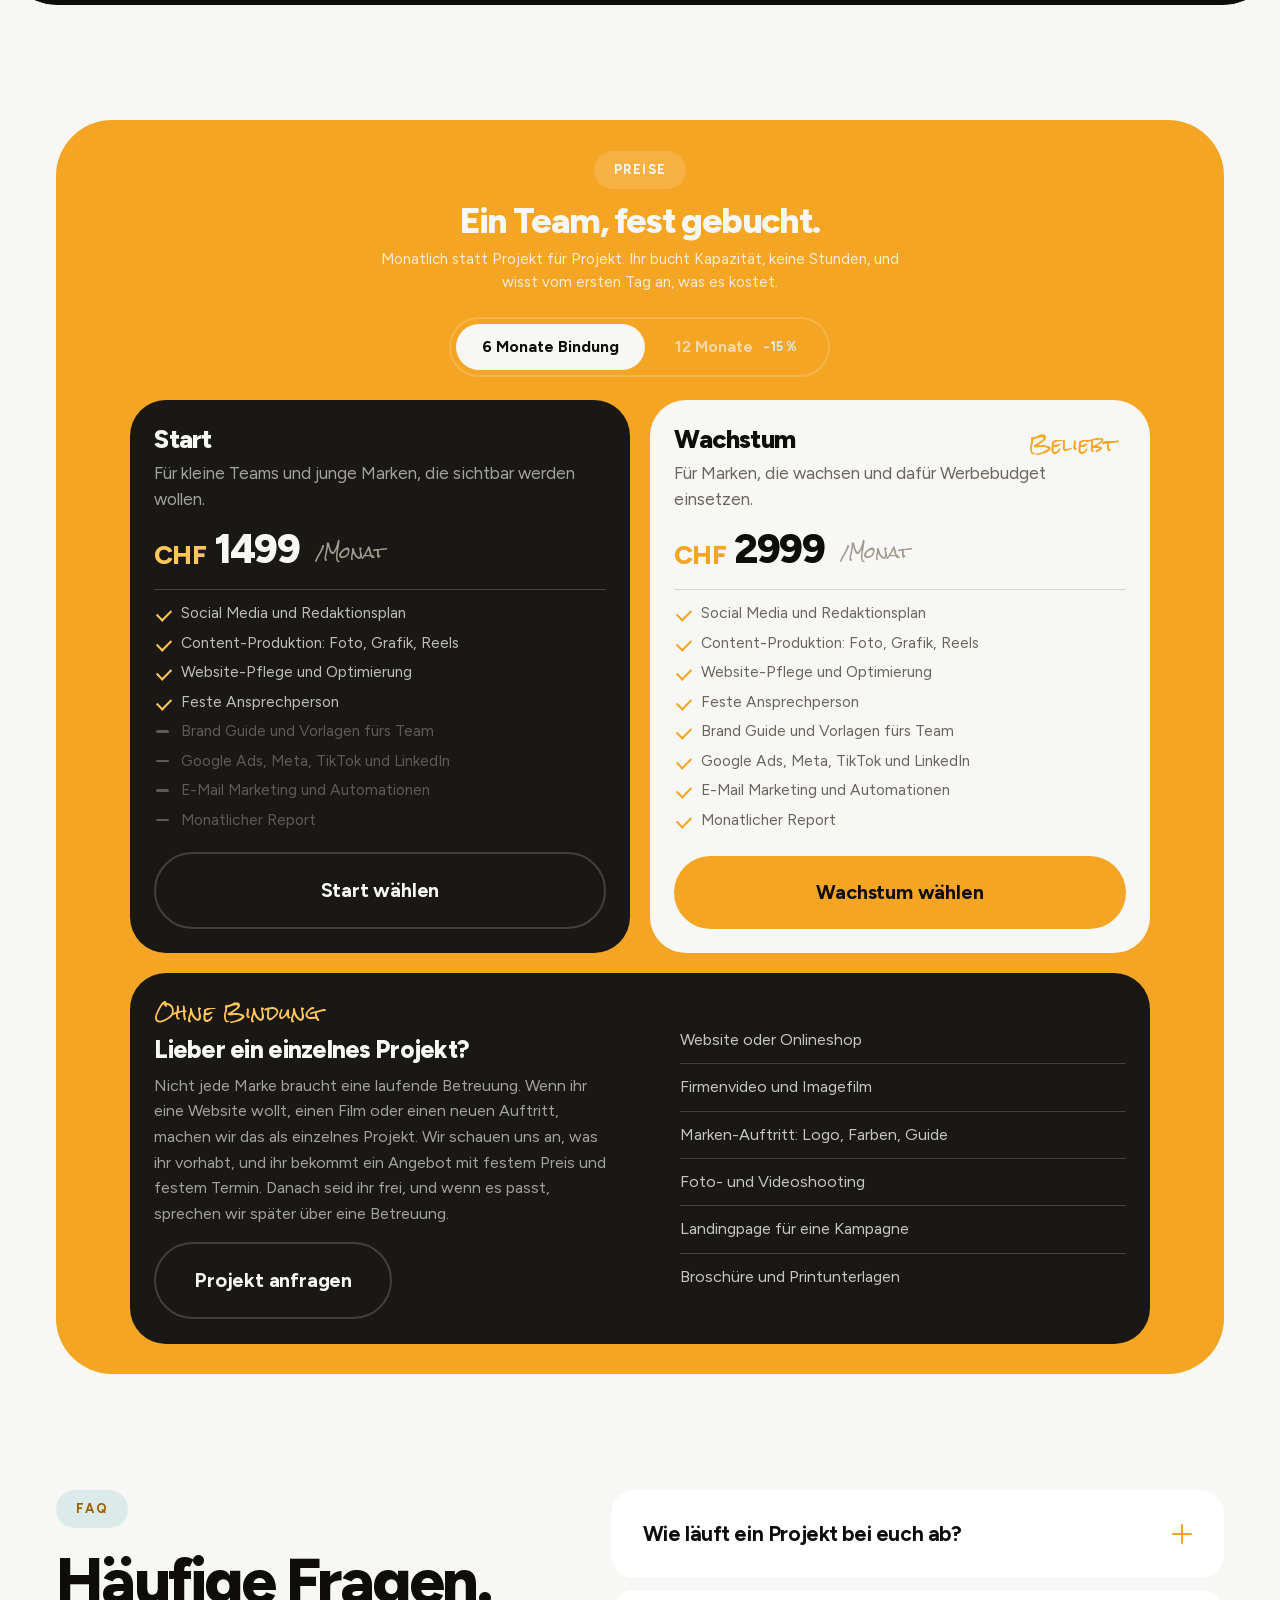
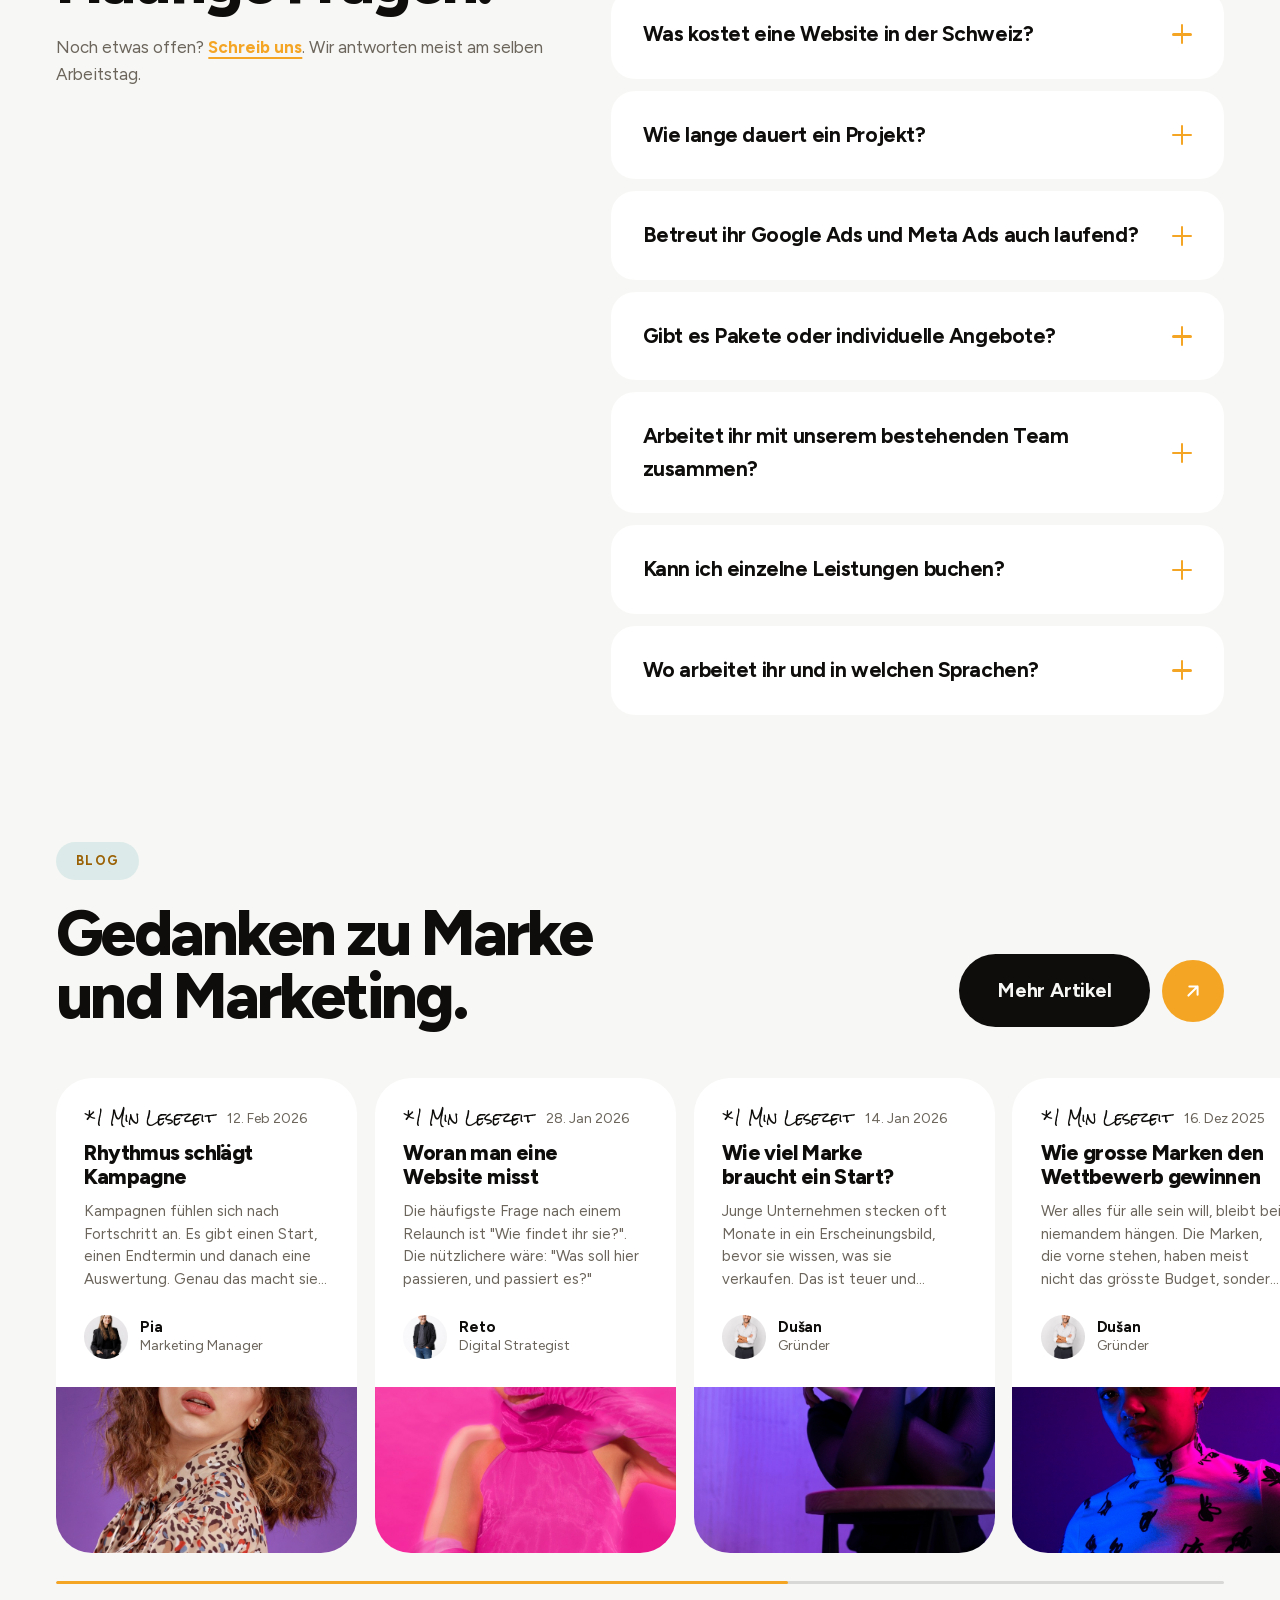
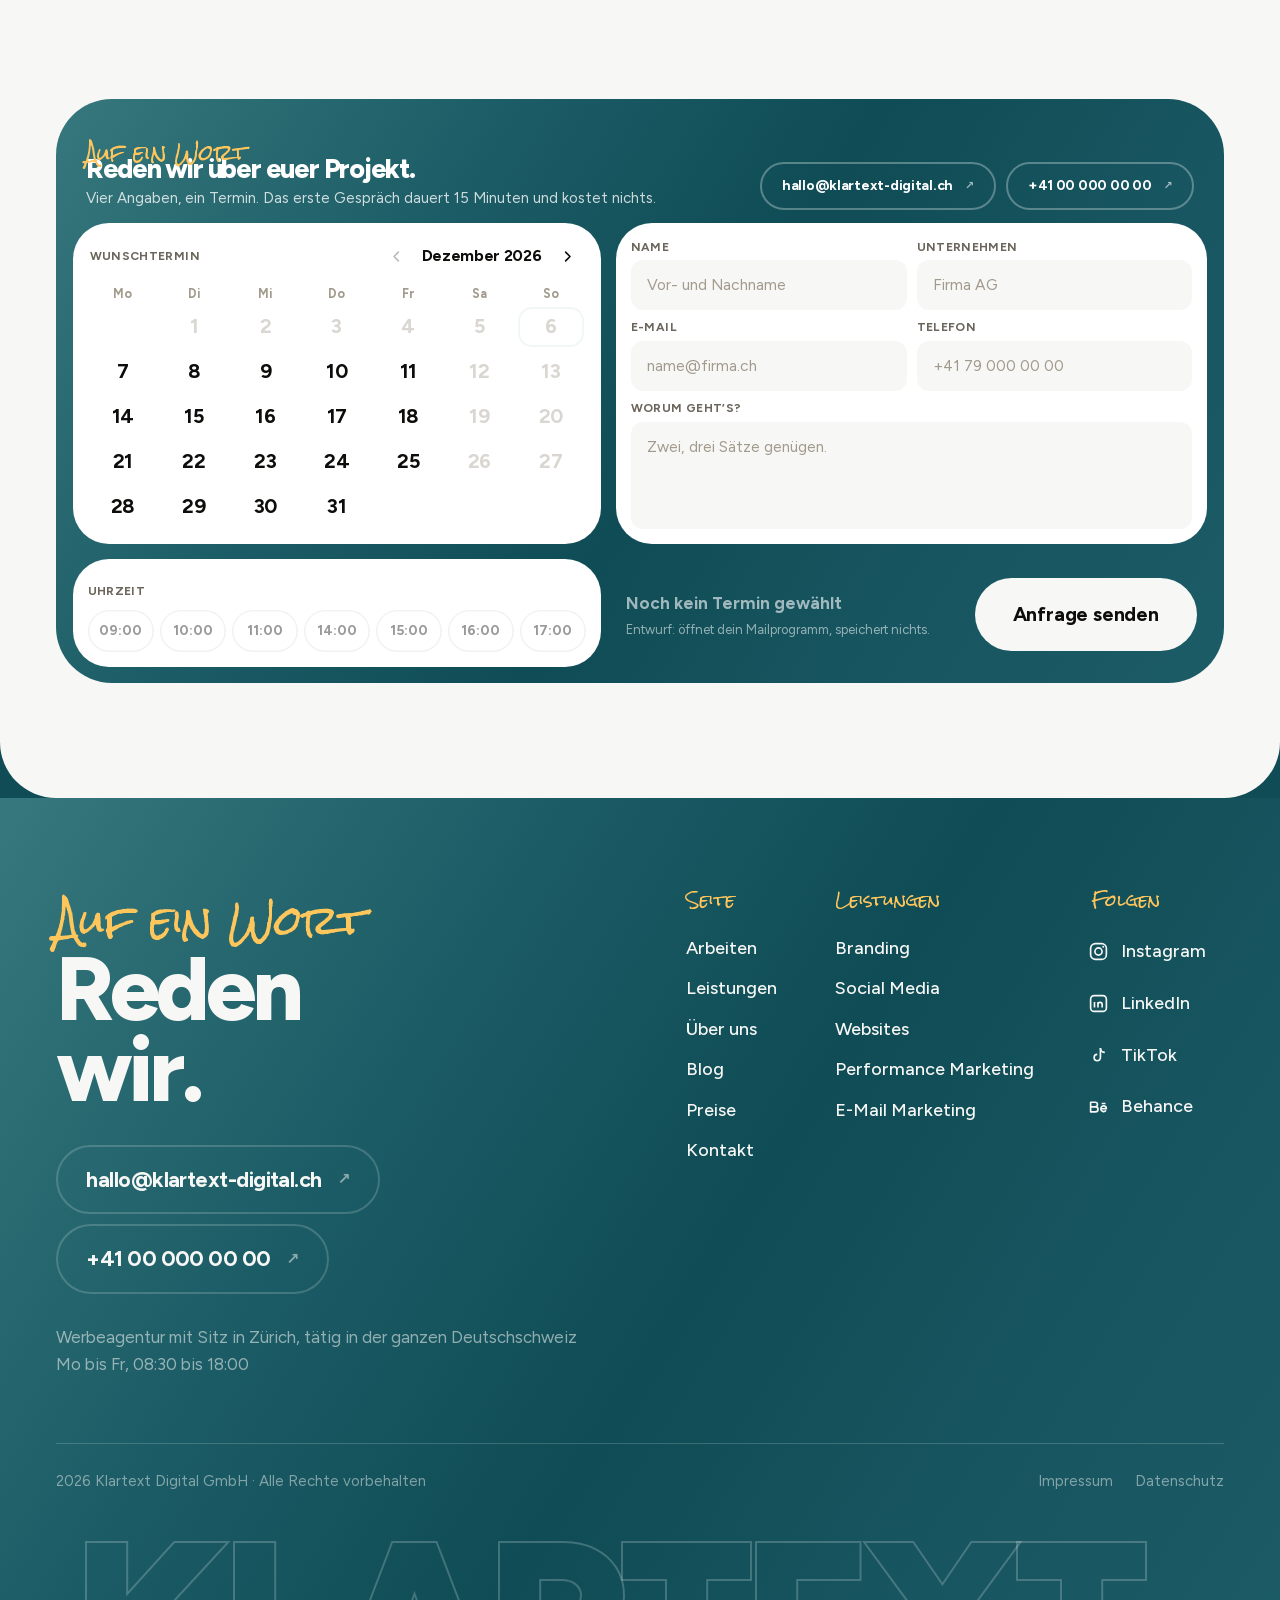
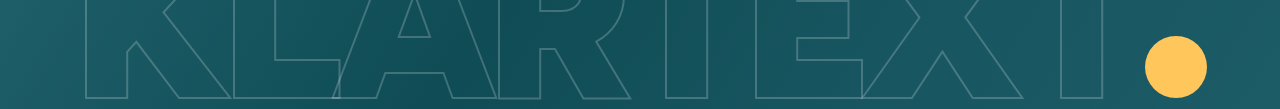
==== commit eed94eb3: "Breitenregler ueber die Adresse, zum Durchprobieren Kanso am selben 1905-px-Fenster nachgemessen: In" ====
--- a/index.html
+++ b/index.html
@@ -31,7 +31,8 @@
 <meta name="description" content="KLARTEXT. ist eine Werbeagentur in Zürich für Branding, Social Media, Websites, Performance Marketing mit Google Ads, Meta, TikTok und LinkedIn sowie E-Mail Marketing. Feste Ansprechperson, monatlich kündbar.">
 <link rel="icon" href="data:image/svg+xml,<svg xmlns='http://www.w3.org/2000/svg' viewBox='0 0 32 32'><rect width='32' height='32' rx='9' fill='%230F4C55'/></svg>">
 <link rel="stylesheet" href="stil.css">
-<script>document.documentElement.className+=" laedt";setTimeout(function(){document.documentElement.classList.remove("laedt")},8000)</script>
+<script>document.documentElement.className+=" laedt";setTimeout(function(){document.documentElement.classList.remove("laedt")},8000);
+(function(){var b=new URLSearchParams(location.search).get("breite");if(b)document.documentElement.style.setProperty("--maxw",parseInt(b,10)+"px")})()</script>
 </head>
 <body>
 
--- a/stil.css
+++ b/stil.css
@@ -87,8 +87,13 @@
   --r-pille:999px;
   --r-seite:56px;
 
-  /* ── Raum: breiter als die Vorlagen (1520 statt 1280) ── */
-  --pad:40px;
+  /* ── Raum ──────────────────────────────────────────────────
+     EINE Inhaltsbreite fuer die ganze Seite. Die aeusseren Huellen
+     rechnen sich daraus, damit Rand und Inhalt nie auseinanderlaufen.
+     Der Rand waechst fliessend mit dem Fenster: auf dem Handy 24 px,
+     am grossen Schirm 72 px — vorher sprang er in Stufen. */
+  --maxw:1240px;
+  --pad:clamp(24px,4.4vw,72px);
   --sec:clamp(90px,9vw,170px);
 }
 
@@ -293,7 +298,7 @@
 /* ── Navigation ────────────────────────────────────────────── */
 .nav{position:fixed;top:14px;left:0;right:0;z-index:40;padding:0 var(--pad);
   display:flex;justify-content:center;pointer-events:none}
-.nav__pille{pointer-events:auto;width:100%;max-width:1520px;
+.nav__pille{pointer-events:auto;width:100%;max-width:var(--maxw);
   background:var(--creme-3);border-radius:var(--r-pille);
   display:flex;align-items:center;justify-content:space-between;gap:24px;
   padding:10px 10px 10px 30px;color:var(--tinte);
@@ -351,7 +356,7 @@
 .ndd.ist .ndd__chev{transform:translateY(1px) rotate(-135deg)}
 
 .ndd__panel{position:absolute;top:calc(100% + 14px);
-  left:var(--pad);right:var(--pad);max-width:1520px;margin-inline:auto;z-index:5;
+  left:var(--pad);right:var(--pad);max-width:var(--maxw);margin-inline:auto;z-index:5;
   opacity:0;visibility:hidden;pointer-events:none;
   transform:translateY(-12px) scale(.97);
   transform-origin:var(--ndd-x,50%) 0;
@@ -432,7 +437,7 @@
    und die Fläche trotzdem bis zum Rand läuft. Heller Teil der Skala,
    weil die Überschrift schwarz bleibt. */
 .buehne{padding:clamp(140px,12vw,190px) var(--pad) clamp(80px,8vw,130px);
-  max-width:1600px;margin:0 auto;
+  max-width:calc(var(--maxw) + var(--pad) * 2);margin:0 auto;
   min-height:min(90vh,860px);display:grid;align-content:center;
   position:relative;isolation:isolate}
 .buehne::before{content:"";position:absolute;z-index:-1;
@@ -450,14 +455,14 @@
   --knopf-fuell:var(--violett)}
 .buehne .knopf--dunkel .rolle{color:var(--tinte)}
 .buehne .kreis{background:var(--violett);color:var(--tinte)}
-.buehne__kopf{max-width:1520px;margin:0 auto;width:100%}
+.buehne__kopf{max-width:var(--maxw);margin:0 auto;width:100%}
 .buehne__unten{display:flex;align-items:flex-end;justify-content:space-between;
   gap:40px;flex-wrap:wrap;margin-top:36px}
 
 /* ── 3 · Referenzen ────────────────────────────────────────── */
-.referenzen{padding:var(--sec) var(--pad) 0;max-width:1600px;margin:0 auto}
+.referenzen{padding:var(--sec) var(--pad) 0;max-width:calc(var(--maxw) + var(--pad) * 2);margin:0 auto}
 .referenzen .brush{display:block;text-align:center;margin-bottom:30px}
-.ref__reihe{max-width:1520px;margin:0 auto;display:grid;
+.ref__reihe{max-width:var(--maxw);margin:0 auto;display:grid;
   grid-template-columns:repeat(6,1fr);gap:14px}
 .ref{display:grid;place-items:center;padding:38px 20px;min-height:140px;
   background:var(--creme-3);border-radius:var(--r-mittel);
@@ -507,7 +512,7 @@
    Die Ecken sind IMMER rund — vorher liefen sie von eckig auf rund,
    das sah aus wie ein Fehler statt wie eine Bewegung. Beim Wegscrollen
    aendert sich nur noch die BREITE. */
-.dienste__block,.team__block{--einzug:max(var(--pad),calc((100% - 1520px) / 2));
+.dienste__block,.team__block{--einzug:max(var(--pad),calc((100% - var(--maxw)) / 2));
   --innen:clamp(26px,3vw,56px);
   max-width:none;margin:0;background:var(--tinte);
   color:var(--creme);border-radius:var(--r-seite);
@@ -582,8 +587,8 @@
    Muster aus der ersten Seite: Vollbild-Video, grosses Zitat in
    Guillemets, Chip-Leiste unten. Neu: als runde Kachel statt
    randlos, damit es zum Soft-Pop-Rhythmus passt. */
-.vref{padding:var(--sec) var(--pad) 0;max-width:1600px;margin:0 auto}
-.vref__karte{position:relative;max-width:1520px;margin:0 auto;
+.vref{padding:var(--sec) var(--pad) 0;max-width:calc(var(--maxw) + var(--pad) * 2);margin:0 auto}
+.vref__karte{position:relative;max-width:var(--maxw);margin:0 auto;
   border-radius:var(--r-seite);overflow:hidden;min-height:clamp(520px,60vw,760px);
   display:flex;color:var(--creme);background:var(--tinte)}
 .vref__film{position:absolute;inset:0}
@@ -624,7 +629,7 @@
 /* Ohne die untere Grenze klebt der Block unter 1600 px an den
    Bildschirmraendern — die Sektion haengt direkt in main und hat
    keinen eigenen Seitenabstand. */
-.kleben{margin:var(--sec) auto 0;max-width:min(1520px,calc(100% - var(--pad) * 2));
+.kleben{margin:var(--sec) auto 0;max-width:min(var(--maxw),calc(100% - var(--pad) * 2));
   background:var(--tinte);
   color:var(--creme);border-radius:var(--r-seite);padding:clamp(40px,4vw,70px);
   display:grid;grid-template-columns:1fr 1fr;gap:60px;align-items:start}
@@ -641,9 +646,9 @@
 .kleben__karten p{color:rgb(247 247 245 / .62);font-size:17px}
 
 /* ── 6 · Arbeiten ──────────────────────────────────────────── */
-.arbeiten{padding:var(--sec) var(--pad) 0;max-width:1600px;margin:0 auto}
-.arbeiten .kopfzeile{max-width:1520px;margin-inline:auto}
-.fall{position:relative;max-width:1520px;margin:0 auto}
+.arbeiten{padding:var(--sec) var(--pad) 0;max-width:calc(var(--maxw) + var(--pad) * 2);margin:0 auto}
+.arbeiten .kopfzeile{max-width:var(--maxw);margin-inline:auto}
+.fall{position:relative;max-width:var(--maxw);margin:0 auto}
 .fall__kleber{position:sticky;top:120px}
 .fall__raster{display:grid;grid-template-columns:1fr 1.15fr;gap:20px;height:600px}
 .fall__karte{background:var(--creme-3);border-radius:var(--r-gross);
@@ -749,7 +754,7 @@
   font-size:clamp(15px,1.15vw,21px);color:var(--violett-hell);line-height:1.5}
 
 /* ── 9 · Preise ────────────────────────────────────────────── */
-.preise{margin:var(--sec) auto 0;max-width:min(1520px,calc(100% - var(--pad) * 2));
+.preise{margin:var(--sec) auto 0;max-width:min(var(--maxw),calc(100% - var(--pad) * 2));
   background:var(--violett);
   color:var(--creme);border-radius:var(--r-seite);
   padding:clamp(28px,2.4vw,44px) clamp(22px,2.4vw,44px)}
@@ -804,7 +809,7 @@
 .projekt__liste li:last-child{border-bottom:0;padding-bottom:0}
 
 @media (max-width:860px){
-  .projekt{grid-template-columns:1fr;gap:22px}
+  .projekt{grid-template-columns:minmax(0,1fr);gap:22px}
 }
 /* Die Karte kommt beim Hover auf den Betrachter zu statt nach oben zu
    rutschen — sie wird minimal groesser, mehr nicht. Ein Versatz nach
@@ -896,7 +901,7 @@
   color:var(--tinte)}
 
 /* ── 11 · FAQ ──────────────────────────────────────────────── */
-.faq{padding:var(--sec) var(--pad) 0;max-width:1600px;margin:0 auto;
+.faq{padding:var(--sec) var(--pad) 0;max-width:calc(var(--maxw) + var(--pad) * 2);margin:0 auto;
   display:grid;grid-template-columns:.8fr 1fr;gap:clamp(40px,5vw,100px);
   align-items:start}
 .faq__links{position:sticky;top:130px}
@@ -946,8 +951,8 @@
 .fr.ist .fr__leib p{opacity:1}
 
 /* ── 12 · Blog ─────────────────────────────────────────────── */
-.blog{padding:var(--sec) var(--pad) 0;max-width:1600px;margin:0 auto}
-.blog .kopfzeile,.blog__raster{max-width:1520px;margin-inline:auto}
+.blog{padding:var(--sec) var(--pad) 0;max-width:calc(var(--maxw) + var(--pad) * 2);margin:0 auto}
+.blog .kopfzeile,.blog__raster{max-width:var(--maxw);margin-inline:auto}
 .blog__raster{display:grid;grid-template-columns:repeat(3,1fr);gap:24px}
 .beitrag{display:grid;gap:14px}
 .beitrag .maske{border-radius:var(--r-gross);overflow:hidden;height:clamp(240px,24vw,360px)}
@@ -1127,11 +1132,14 @@
 .fuss{background:var(--teal-900);background-image:var(--lauf-fuss);
   color:var(--creme);
   padding:clamp(70px,7vw,130px) var(--pad) 0;overflow:clip}
-.fuss__oben{max-width:1520px;margin:0 auto;display:grid;
+.fuss__oben{max-width:var(--maxw);margin:0 auto;display:grid;
   grid-template-columns:1fr 1fr;gap:clamp(40px,5vw,90px);align-items:start}
 
 .fuss__reden .brush{color:var(--violett-hell)}
-.fuss__reden h2{font-size:clamp(52px,7vw,124px);line-height:.9;margin:10px 0 34px}
+.fuss__reden h2{font-size:clamp(34px,7vw,124px);line-height:.9;margin:10px 0 34px}
+/* Sehr lange Woerter duerfen im Notfall trennen, statt die Spalte
+   aufzublasen — betrifft nur Schirme unter rund 400 px. */
+.fuss__reden h2,.fuss__reden .brush{overflow-wrap:break-word}
 .fuss__kontakt{display:grid;gap:10px;justify-items:start;margin-bottom:30px}
 .fuss__gross{display:inline-flex;align-items:center;gap:16px;
   border:2px solid var(--linie-hell);border-radius:var(--r-pille);
@@ -1162,7 +1170,7 @@
 .fuss__sozial a:hover{background:var(--creme);color:var(--tinte);transform:var(--kipp)}
 
 /* Wortmarke als Grafik — unten angeschnitten, füllt die Breite */
-.fuss__wortmarke{max-width:1520px;margin:clamp(30px,3vw,54px) auto -.2em;
+.fuss__wortmarke{max-width:var(--maxw);margin:clamp(30px,3vw,54px) auto -.2em;
   font-size:clamp(90px,17.4vw,268px);font-weight:900;letter-spacing:-.055em;
   line-height:.8;text-align:center;white-space:nowrap;
   display:flex;align-items:baseline;justify-content:center;gap:.03em;
@@ -1176,7 +1184,7 @@
   align-self:baseline;overflow:hidden}
 .fuss:hover .fuss__wortmarke{-webkit-text-stroke-color:rgb(247 247 245 / .4)}
 
-.fuss__recht{max-width:1520px;margin:clamp(50px,5vw,90px) auto 0;padding:26px 0 0;
+.fuss__recht{max-width:var(--maxw);margin:clamp(50px,5vw,90px) auto 0;padding:26px 0 0;
   border-top:1px solid var(--linie-hell);
   display:flex;justify-content:space-between;gap:24px;flex-wrap:wrap;
   font-size:15px;color:rgb(247 247 245 / .48)}
@@ -1193,7 +1201,7 @@
    Gleicher Kopf, gleicher Fuss, gleiche Bewegung wie die Startseite.
    Eigen ist nur der Anfang: kein Bühnenbild, sondern Rücklink, Chip,
    Titel und ein handgeschriebener Einzeiler. */
-.unter{max-width:1520px;margin:0 auto;
+.unter{max-width:var(--maxw);margin:0 auto;
   padding:clamp(120px,11vw,180px) var(--pad) clamp(24px,2.6vw,44px)}
 .unter--eng{max-width:940px}
 .unter h1{font-size:clamp(42px,6.4vw,104px);line-height:.98;margin:14px 0 18px}
@@ -1212,7 +1220,7 @@
   transform:var(--kipp)}
 .zurueck:hover i{transform:translateX(-3px)}
 
-.unter__leib{max-width:1520px;margin:0 auto;padding:0 var(--pad);
+.unter__leib{max-width:var(--maxw);margin:0 auto;padding:0 var(--pad);
   display:grid;grid-template-columns:minmax(0,1fr) minmax(0,.82fr);
   gap:clamp(26px,3.4vw,64px);align-items:start}
 .unter__text p{font-size:clamp(17px,1.35vw,21px);line-height:1.62;
@@ -1227,7 +1235,7 @@
   transition:transform var(--t-bild) var(--kurve)}
 .unter__bild:hover img{transform:scale(1.05)}
 
-.unter__block{max-width:1520px;margin:var(--sec) auto 0;padding:0 var(--pad)}
+.unter__block{max-width:var(--maxw);margin:var(--sec) auto 0;padding:0 var(--pad)}
 .drin{display:grid;grid-template-columns:repeat(auto-fill,minmax(230px,1fr));
   gap:10px;margin-top:clamp(22px,2.4vw,38px)}
 .drin li{position:relative;padding:16px 18px 16px 46px;border-radius:16px;
@@ -1240,7 +1248,7 @@
   border-left:2.5px solid var(--violett-hell);border-bottom:2.5px solid var(--violett-hell);
   transform:rotate(-45deg)}
 
-.unter__ablauf{max-width:1520px;margin:var(--sec) auto 0;padding:0 var(--pad)}
+.unter__ablauf{max-width:var(--maxw);margin:var(--sec) auto 0;padding:0 var(--pad)}
 .schritte{display:grid;grid-template-columns:repeat(auto-fit,minmax(240px,1fr));
   gap:14px;margin-top:clamp(24px,2.6vw,42px)}
 .schritt{display:flex;gap:16px;background:var(--creme-3);border-radius:var(--r-mittel);
@@ -1265,7 +1273,7 @@
   margin-bottom:1.1em}
 .artikel p:first-child{font-size:clamp(20px,1.7vw,26px);color:var(--grau)}
 
-.weiter{max-width:1520px;margin:var(--sec) auto 0;padding:0 var(--pad)}
+.weiter{max-width:var(--maxw);margin:var(--sec) auto 0;padding:0 var(--pad)}
 .weiter .brush{display:block;text-align:center;margin-bottom:24px}
 .weiter__reihe{display:grid;grid-template-columns:repeat(auto-fit,minmax(280px,1fr));
   gap:14px}
@@ -1300,7 +1308,7 @@
 
 /* Uebersichtsraster: gleiche Spalte wie die Ueberschrift daruber.
    Mit .blog lag es 40 px weiter aussen als der Titel. */
-.uebersicht{max-width:1520px;margin:0 auto;padding:0 var(--pad)}
+.uebersicht{max-width:var(--maxw);margin:0 auto;padding:0 var(--pad)}
 .uebersicht .blog__raster{max-width:none}
 .artikel--recht{margin-top:clamp(16px,1.8vw,30px)}
 
@@ -1308,7 +1316,7 @@
 /* Das Grossbild hing frei: oben 110 px zum Titel, unten 4 px zum Text.
    Der Rhythmus der Seite ist 44 px unter dem Titel und var(--sec)
    zwischen den Bloecken — hier stand es ausserhalb dieses Systems. */
-.fall__gross{max-width:1520px;margin-top:0;
+.fall__gross{max-width:var(--maxw);margin-top:0;
   margin-bottom:clamp(44px,4.6vw,84px)}
 .fall__frage{font-size:clamp(21px,1.8vw,29px);letter-spacing:-.03em;margin:0 0 9px}
 .unter__text .fall__frage:not(:first-child){margin-top:1.5em}
@@ -1349,32 +1357,47 @@
 
 /* ── Schmale Schirme ───────────────────────────────────────── */
 @media (max-width:1100px){
-  :root{--pad:20px;--r-seite:32px;--r-gross:26px}
+  :root{--r-seite:32px;--r-gross:26px}
   .nav__wege{display:none}
   .nav__pille{padding-left:22px}
   .buehne{min-height:auto}
-  .faq,.kleben{grid-template-columns:1fr;gap:36px}
-  .lz__leib{grid-template-columns:1fr;gap:24px}
-  .lz__tags{grid-template-columns:repeat(2,1fr)}
+  .faq,.kleben{grid-template-columns:minmax(0,1fr);gap:36px}
+  .lz__leib{grid-template-columns:minmax(0,1fr);gap:24px}
+  /* Einspaltig heisst nur: EINE Spur ist definiert. Kinder, die
+     weiterhin grid-column:2 verlangen, bekommen vom Browser eine
+     zweite Spur DANEBEN — und liegen damit ausserhalb der Seite.
+     Deshalb alle festen Platzangaben zuruecknehmen, sonst stehen
+     Bild, Eingabefelder und Sendeknopf im Nirgendwo. */
+  .lz__leib > *{grid-column:1;grid-row:auto;min-width:0}
+  .lz__tags{grid-template-columns:repeat(2,minmax(0,1fr))}
   .lz__bild img{height:200px}
   .dienste__vorschau{display:none}
   .kleben__halt,.faq__links{position:static}
-  .ref__reihe{grid-template-columns:repeat(2,1fr)}
-  .fall__raster{grid-template-columns:1fr;height:auto}
+  .ref__reihe{grid-template-columns:repeat(2,minmax(0,1fr))}
+  .fall__raster{grid-template-columns:minmax(0,1fr);height:auto}
   .fall__bild{display:none}
   .fall__ausloeser{height:520px}
-  .preise__raster,.blog__raster{grid-template-columns:1fr}
+  .preise__raster,.blog__raster{grid-template-columns:minmax(0,1fr)}
   .ruf__kopf{flex-direction:column;align-items:flex-start;gap:18px}
-  .fm{grid-template-columns:1fr}
-  .fm__zeile{grid-template-columns:1fr}
-  .unter__leib{grid-template-columns:1fr;gap:26px}
+  .fm{grid-template-columns:minmax(0,1fr)}
+  .fm > *{grid-column:1;grid-row:auto;min-width:0}
+  .fm__zeile{grid-template-columns:minmax(0,1fr)}
+  .unter__leib{grid-template-columns:minmax(0,1fr);gap:26px}
   .artikel__bild img{height:clamp(200px,46vw,320px)}
-  .fuss__oben{grid-template-columns:1fr;gap:44px}
-  .fuss__spalten{grid-template-columns:1fr 1fr}
+  .fuss__oben{grid-template-columns:minmax(0,1fr);gap:44px}
+  /* Beide Textkopien liegen in derselben Rasterzelle und brechen
+     deshalb identisch um — die Rollbewegung bleibt heil. */
+  .fuss__spalte .mlink__t{white-space:normal}
+  .fuss__spalte .mlink{text-align:left;place-items:start}
+  /* Kinder duerfen unter ihre Mindestbreite — sonst bleibt die
+     Spalte trotz minmax(0,1fr) am laengsten Wort haengen. */
+  .fuss__oben > *,.fuss__spalten > *,.unter__leib > *,
+  .faq > *,.kleben > *{min-width:0}
+  .fuss__spalten{grid-template-columns:minmax(0,1fr) minmax(0,1fr)}
   .fuss__wortmarke{font-size:clamp(60px,19vw,120px)}
   /* Ohne Zeiger gibt es keinen Hover — die Lamellen werden zum
      Raster, in dem alle Namen gleichzeitig lesbar sind. */
-  .lamellen{display:grid;grid-template-columns:repeat(2,1fr);
+  .lamellen{display:grid;grid-template-columns:repeat(2,minmax(0,1fr));
     height:auto;gap:12px}
   .lamelle{aspect-ratio:3 / 4}
   .lamelle,.lamelle.ist{flex:none}
@@ -1392,10 +1415,10 @@
    Scrollen stehen bleibt. Die Auswahl laeuft ueber echte Radio- und
    Checkbox-Felder — dadurch funktioniert Tastaturbedienung und
    Vorlesesoftware ohne Zusatzarbeit, sichtbar sind nur die Pillen. */
-.rechner{padding:var(--sec) var(--pad) 0;max-width:1600px;margin:0 auto}
+.rechner{padding:var(--sec) var(--pad) 0;max-width:calc(var(--maxw) + var(--pad) * 2);margin:0 auto}
 .rechner__lead{max-width:56ch;margin-top:12px;color:var(--grau);
   font-size:clamp(16px,1.1vw,19px);line-height:1.6}
-.rechner__leib{max-width:1520px;margin:clamp(24px,2.4vw,40px) auto 0;
+.rechner__leib{max-width:var(--maxw);margin:clamp(24px,2.4vw,40px) auto 0;
   display:grid;grid-template-columns:minmax(0,1.25fr) minmax(0,.75fr);
   gap:clamp(20px,2.2vw,36px);align-items:start}
 
@@ -1436,7 +1459,7 @@
 .rechner__fussnote{font-size:14px;line-height:1.55;color:rgb(247 247 245 / .55)}
 
 @media (max-width:960px){
-  .rechner__leib{grid-template-columns:1fr}
+  .rechner__leib{grid-template-columns:minmax(0,1fr)}
   .rechner__ergebnis{position:static}
 }
 
@@ -1484,7 +1507,7 @@
      Homebalken 139 x 5 pt, 8 pt ueber der Unterkante
    Alles haengt an --b, der Gehaeusebreite. Eine Zahl aendern
    heisst: das ganze Geraet samt Oberflaeche skaliert mit. */
-.buehne__kopf{max-width:1520px;margin:0 auto;width:100%}
+.buehne__kopf{max-width:var(--maxw);margin:0 auto;width:100%}
 @media (min-width:1100px){
   .buehne__kopf{display:grid;grid-template-columns:minmax(0,1fr) auto;
     gap:clamp(36px,4.4vw,84px);align-items:center}
@@ -1787,10 +1810,22 @@
 .zeiger__punkt,.zeiger__ring{position:absolute;top:0;left:0;
   border-radius:50%;transform:translate(-50%,-50%);opacity:0;
   will-change:transform}
-.zeiger__punkt{width:8px;height:8px;background:var(--violett);
-  transition:opacity .6s}
-.zeiger__ring{width:28px;height:28px;border:1px solid var(--violett);
-  transition:opacity .6s,width .25s,height .25s}
+/* Drei Kandidaten, aus denen sich der Zeiger je nach Untergrund
+   bedient. --zeiger-farbe setzt die Datei zeiger.js, der Rueckfall
+   ist die Markenfarbe. */
+.zeiger{--zeiger-marke:var(--violett);
+  --zeiger-hell:var(--creme);
+  --zeiger-dunkel:var(--tinte)}
+/* Reine Markenfarbe, kein zweiter Rand. Ein dunkler Aussenrand haette
+   den Kontrast auf hellem Grund gestuetzt, brachte aber eine Farbe in
+   den Zeiger, die es in der Marke nicht gibt. Die Sichtbarkeit traegt
+   stattdessen die Farbwahl in zeiger.js. */
+.zeiger__punkt{width:8px;height:8px;
+  background:var(--zeiger-farbe,var(--zeiger-marke));
+  transition:opacity .6s,background-color .18s linear}
+.zeiger__ring{width:28px;height:28px;
+  border:1px solid var(--zeiger-farbe,var(--zeiger-marke));
+  transition:opacity .6s,width .25s,height .25s,border-color .18s linear}
 .zeiger__punkt.ist,.zeiger__ring.ist{opacity:1}
 /* Ueber allem, was anklickbar ist, waechst der Ring. */
 .zeiger__ring.zeigt{width:50px;height:50px}
@@ -1801,10 +1836,10 @@
 
 
 /* ── Fallseite: Ziele und Herausforderungen ──────────────────── */
-.fzk{max-width:1520px;margin:var(--sec) auto 0;padding:0 var(--pad)}
+.fzk{max-width:var(--maxw);margin:var(--sec) auto 0;padding:0 var(--pad)}
 .fzk__raster{display:grid;grid-template-columns:repeat(2,minmax(0,1fr));
   gap:clamp(14px,1.5vw,24px);margin-top:clamp(26px,3vw,44px)}
-@media (max-width:820px){ .fzk__raster{grid-template-columns:1fr} }
+@media (max-width:820px){ .fzk__raster{grid-template-columns:minmax(0,1fr)} }
 .fzk__karte{background:var(--creme-3);border-radius:var(--r-gross);
   padding:clamp(24px,2.6vw,42px);display:grid;align-content:start;
   gap:clamp(8px,.9vw,14px)}
@@ -1819,15 +1854,21 @@
   color:var(--grau);margin:0}
 
 /* ── Fallseite: Reels ────────────────────────────────────────── */
-.reels{max-width:1520px;margin:var(--sec) auto 0;padding:0 var(--pad)}
+.reels{max-width:var(--maxw);margin:var(--sec) auto 0;padding:0 var(--pad)}
 .reels__reihe{display:grid;grid-template-columns:repeat(4,minmax(0,1fr));
   gap:clamp(12px,1.3vw,22px);margin-top:clamp(26px,3vw,44px)}
 /* Zwei statt vier: dann darf jeder Film groesser stehen. */
 .reels__reihe--zwei{grid-template-columns:repeat(2,minmax(0,1fr));
   max-width:840px}
-@media (max-width:1000px){ .reels__reihe{grid-template-columns:repeat(2,1fr)} }
+@media (max-width:1000px){ .reels__reihe{grid-template-columns:repeat(2,minmax(0,1fr))} }
 @media (max-width:560px){
-  .reels__reihe,.reels__reihe--zwei{grid-template-columns:1fr}
+  /* Zwei Lamellen nebeneinander sind hier rund 150 px breit — Name und
+     Rolle muessen mitgehen duerfen, sonst stehen sie ueber der Kante. */
+  .lamelle__schild{white-space:normal}
+  .lamelle__schild b{font-size:19px;letter-spacing:-.03em}
+  .lamelle__schild i{font-size:12px;line-height:1.35}
+  .lamelle__schild{padding:14px 10px;gap:3px}
+  .reels__reihe,.reels__reihe--zwei{grid-template-columns:minmax(0,1fr)}
 }
 .reel{position:relative;margin:0;display:grid;gap:14px}
 .reel video{width:100%;aspect-ratio:9/16;object-fit:cover;display:block;
@@ -1869,7 +1910,7 @@
 .mitfilm--links .mitfilm__wort{order:2}
 .mitfilm--links .mitfilm__film{order:1}
 @media (max-width:900px){
-  .mitfilm{grid-template-columns:1fr}
+  .mitfilm{grid-template-columns:minmax(0,1fr)}
   .mitfilm--links .mitfilm__wort,.mitfilm--links .mitfilm__film{order:0}
   .mitfilm__film{max-width:420px}
 }
@@ -1881,7 +1922,7 @@
 
 
 /* ── Fallseite: Bildstrecke ──────────────────────────────────── */
-.gal{max-width:1520px;margin:var(--sec) auto 0;padding:0 var(--pad)}
+.gal{max-width:var(--maxw);margin:var(--sec) auto 0;padding:0 var(--pad)}
 /* Spaltenlayout statt Raster: die Bilder sind unterschiedlich hoch,
    im Raster entstuenden Luecken oder Beschnitt. So behaelt jedes sein
    eigenes Format. */
@@ -1967,7 +2008,7 @@
    Der negative Rand rechnet vom zentrierten Behaelter bis an den
    Fensterrand — main hat overflow:clip, es entsteht kein Seiten-
    Scroll. */
-.leseband{position:relative;max-width:1520px;margin-inline:auto}
+.leseband{position:relative;max-width:var(--maxw);margin-inline:auto}
 .leseband__spur{display:flex;gap:clamp(14px,1.4vw,24px);
   overflow-x:auto;overscroll-behavior-x:contain;
   scroll-snap-type:x proximity;
@@ -1979,7 +2020,7 @@
   margin:-8px calc(50% - 50vw) -38px 0;
   scrollbar-width:none;-ms-overflow-style:none;cursor:grab}
 .leseband__spur::-webkit-scrollbar{display:none}
-.leseband__spur.zieht{cursor:grabbing;scroll-snap-type:none}
+.leseband__spur.zieht{cursor:grabbing;scroll-snap-type:none;user-select:none}
 .leseband__spur > .lese{flex:0 0 clamp(268px,23.5vw,378px);
   scroll-snap-align:start}
 /* Waehrend gezogen wird, soll die Karte nicht auch noch anheben */
@@ -1995,4 +2036,11 @@
 .lesegitter{display:grid;grid-template-columns:repeat(3,minmax(0,1fr));
   gap:clamp(16px,1.6vw,26px)}
 @media (max-width:1040px){ .lesegitter{grid-template-columns:repeat(2,minmax(0,1fr))} }
-@media (max-width:640px){ .lesegitter{grid-template-columns:1fr} }
+@media (max-width:640px){ .lesegitter{grid-template-columns:minmax(0,1fr)} }
+
+@media (max-width:400px){
+  /* Elf Zeichen Mindestbreite fuer den Monatsnamen sind hier drei
+     Pixel zu viel — die Pfeile standen ueber der Kante. */
+  .kal__blaettern b{min-width:9ch;font-size:15px}
+  .kal__pfeil{width:30px;height:30px}
+}
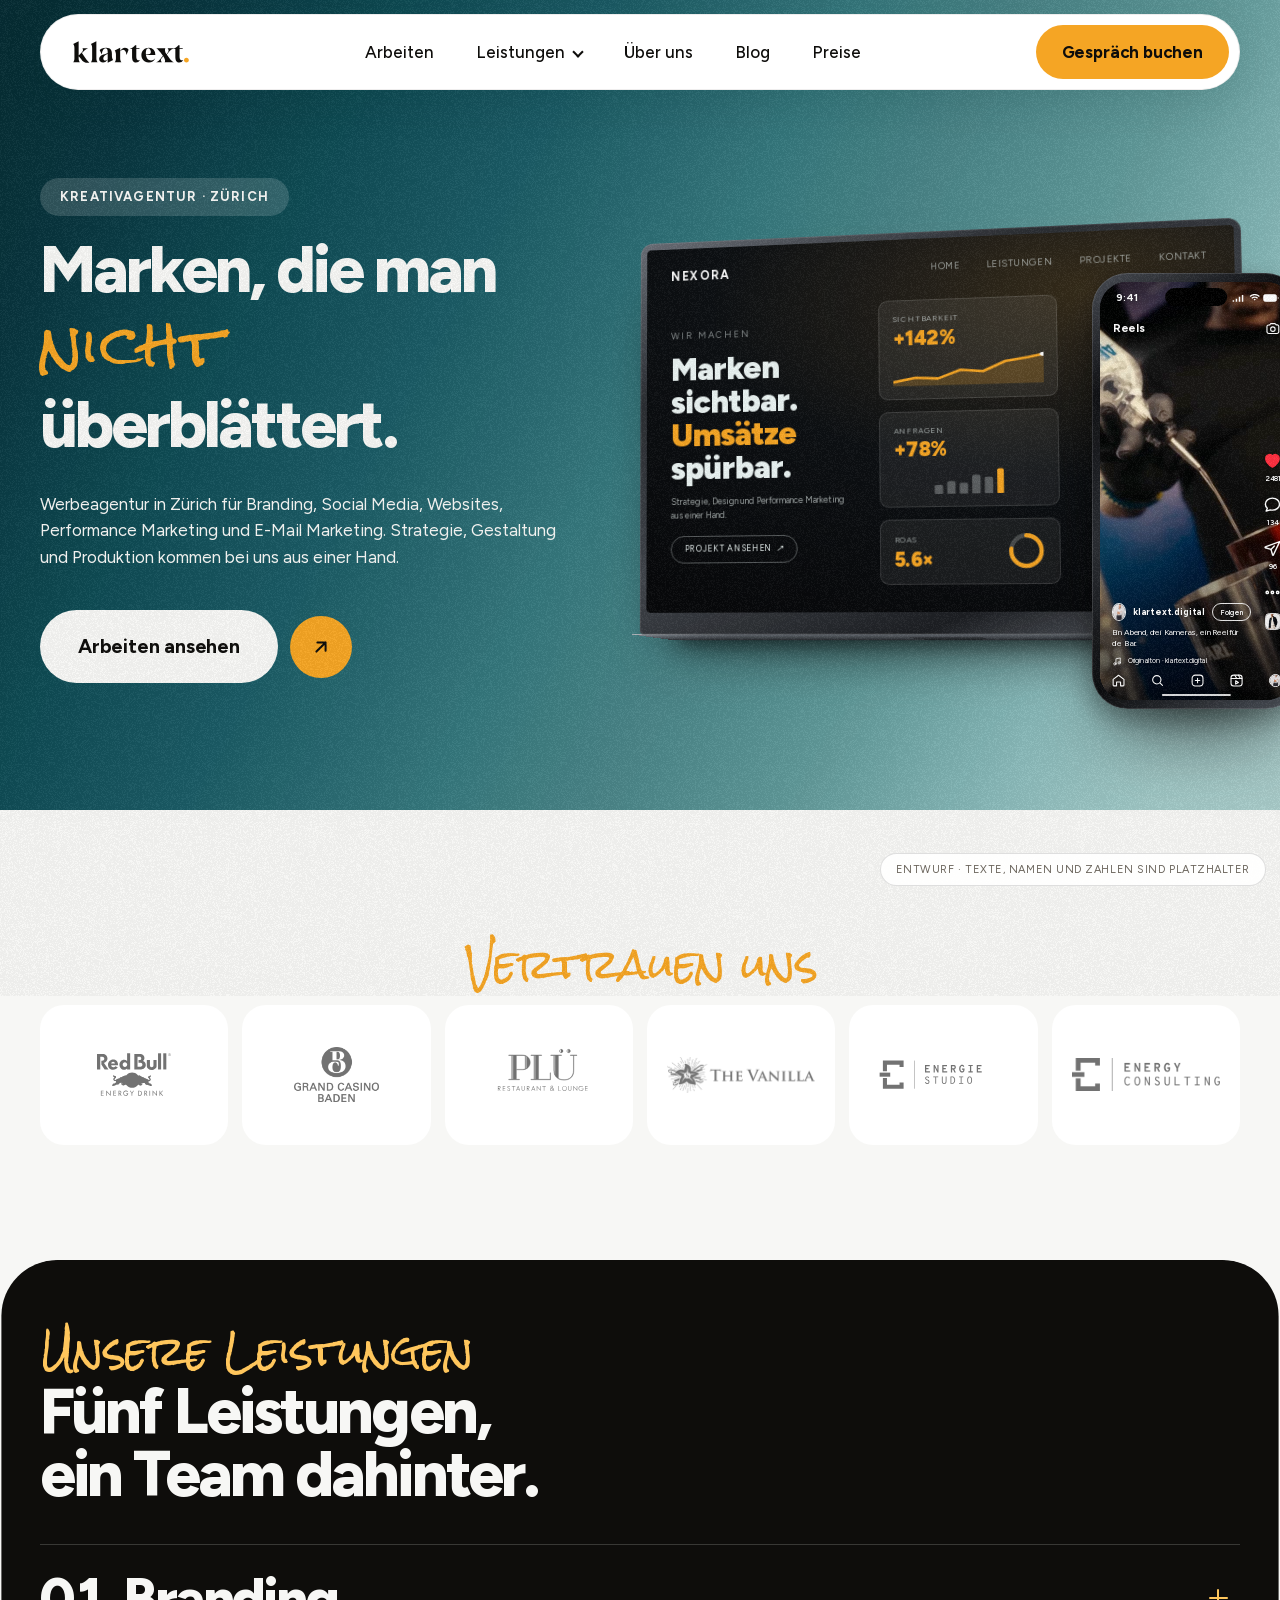
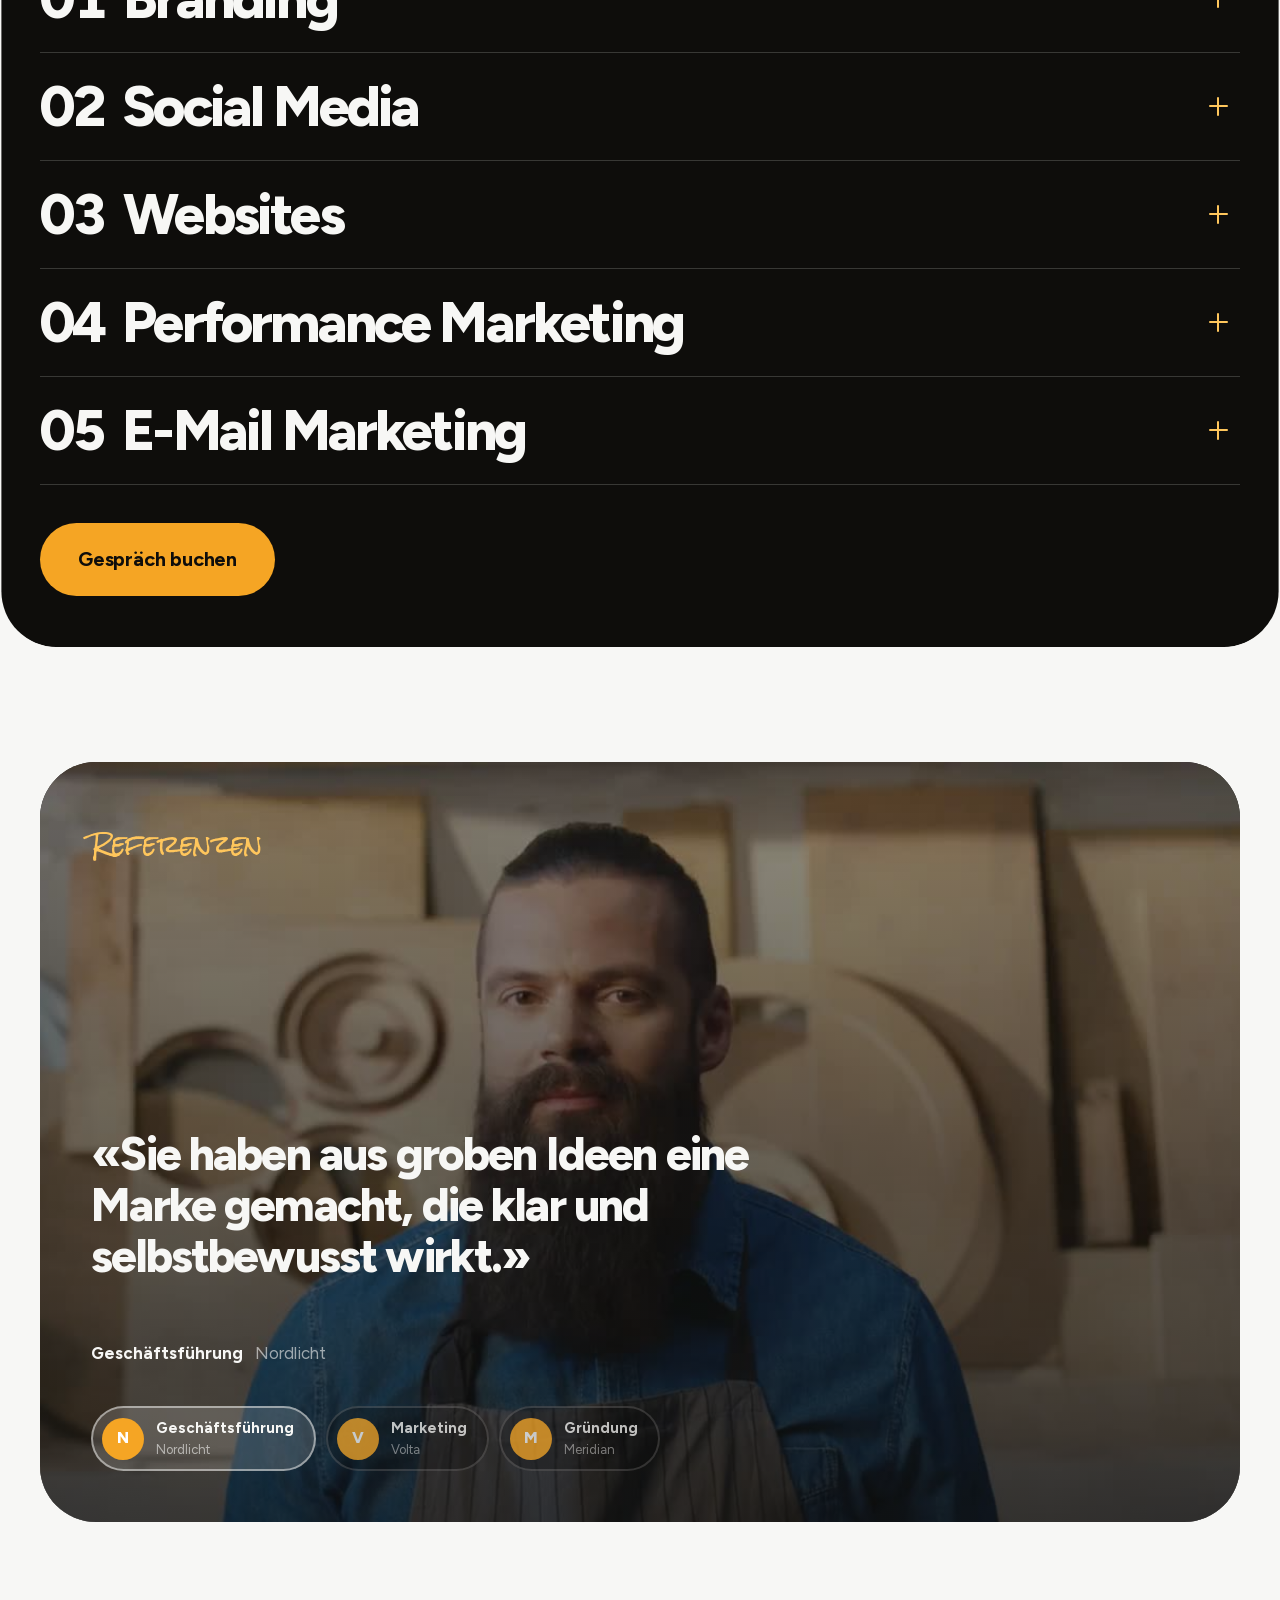
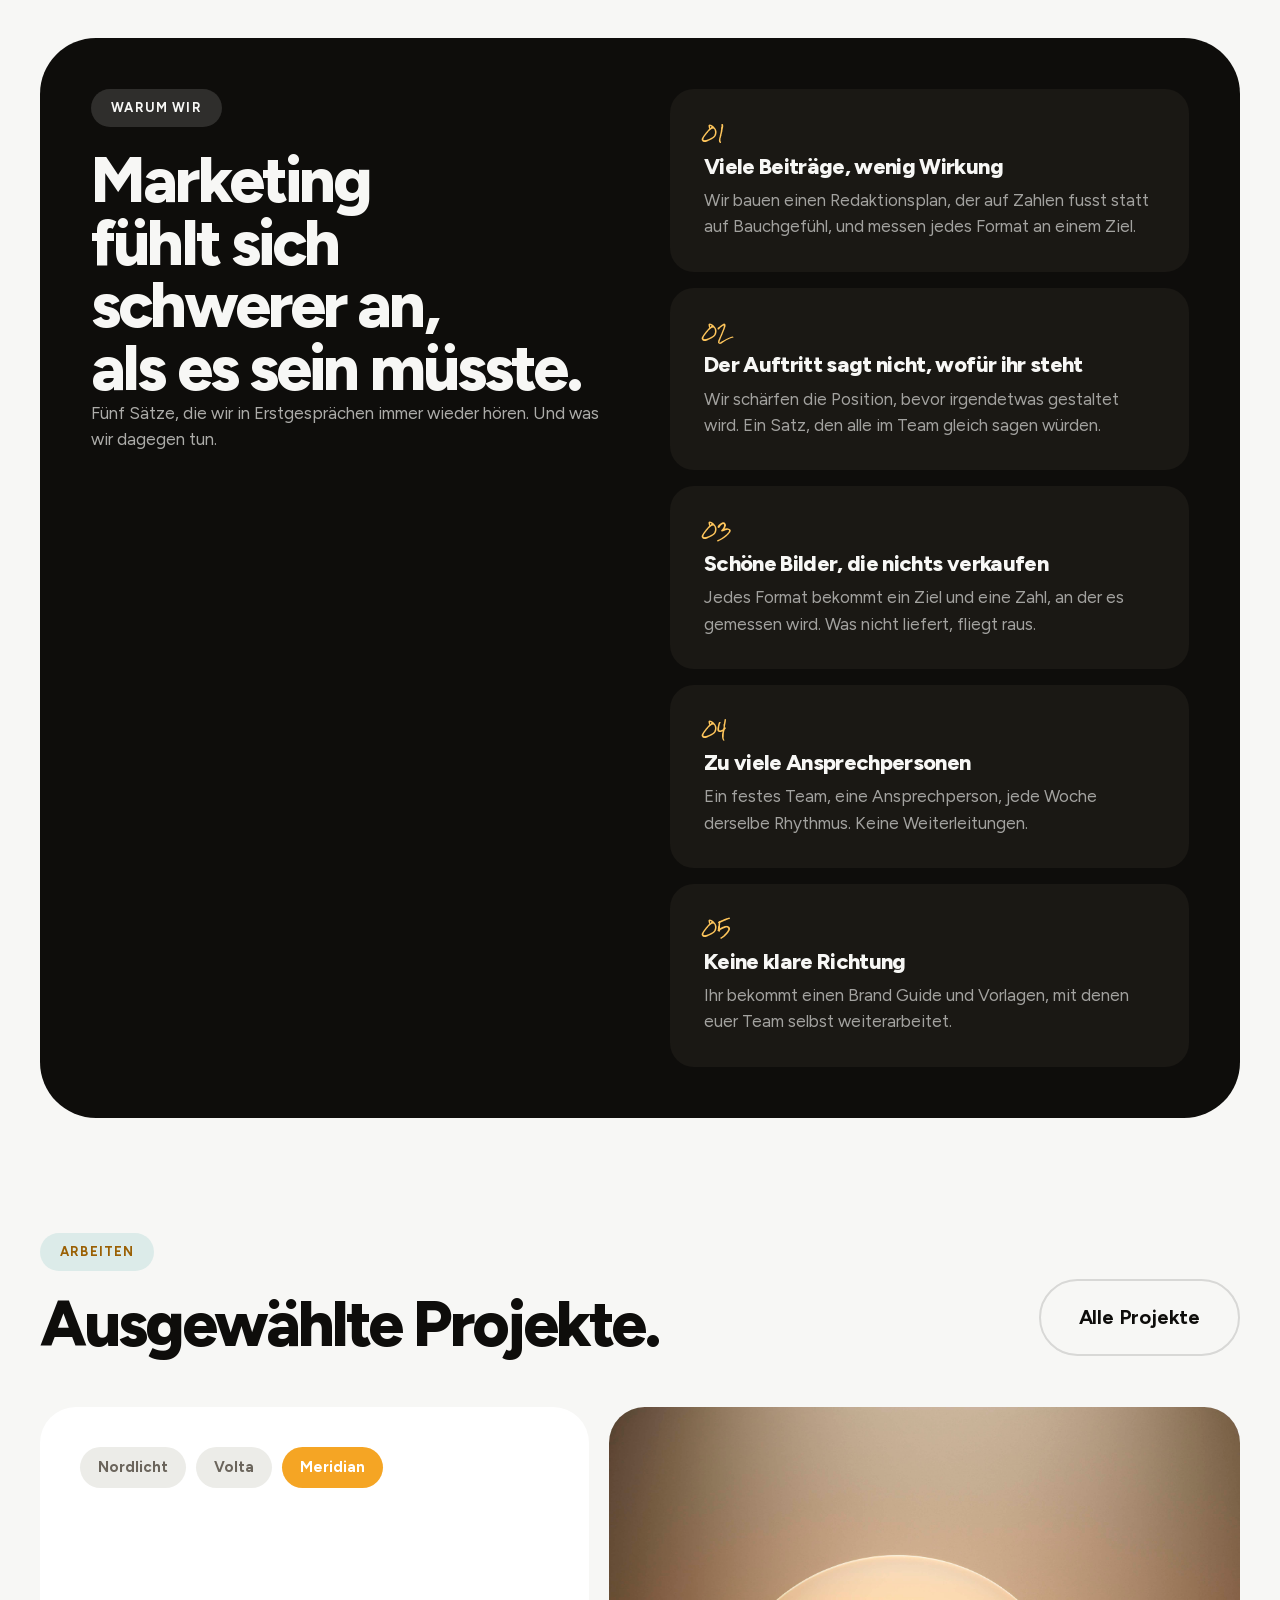
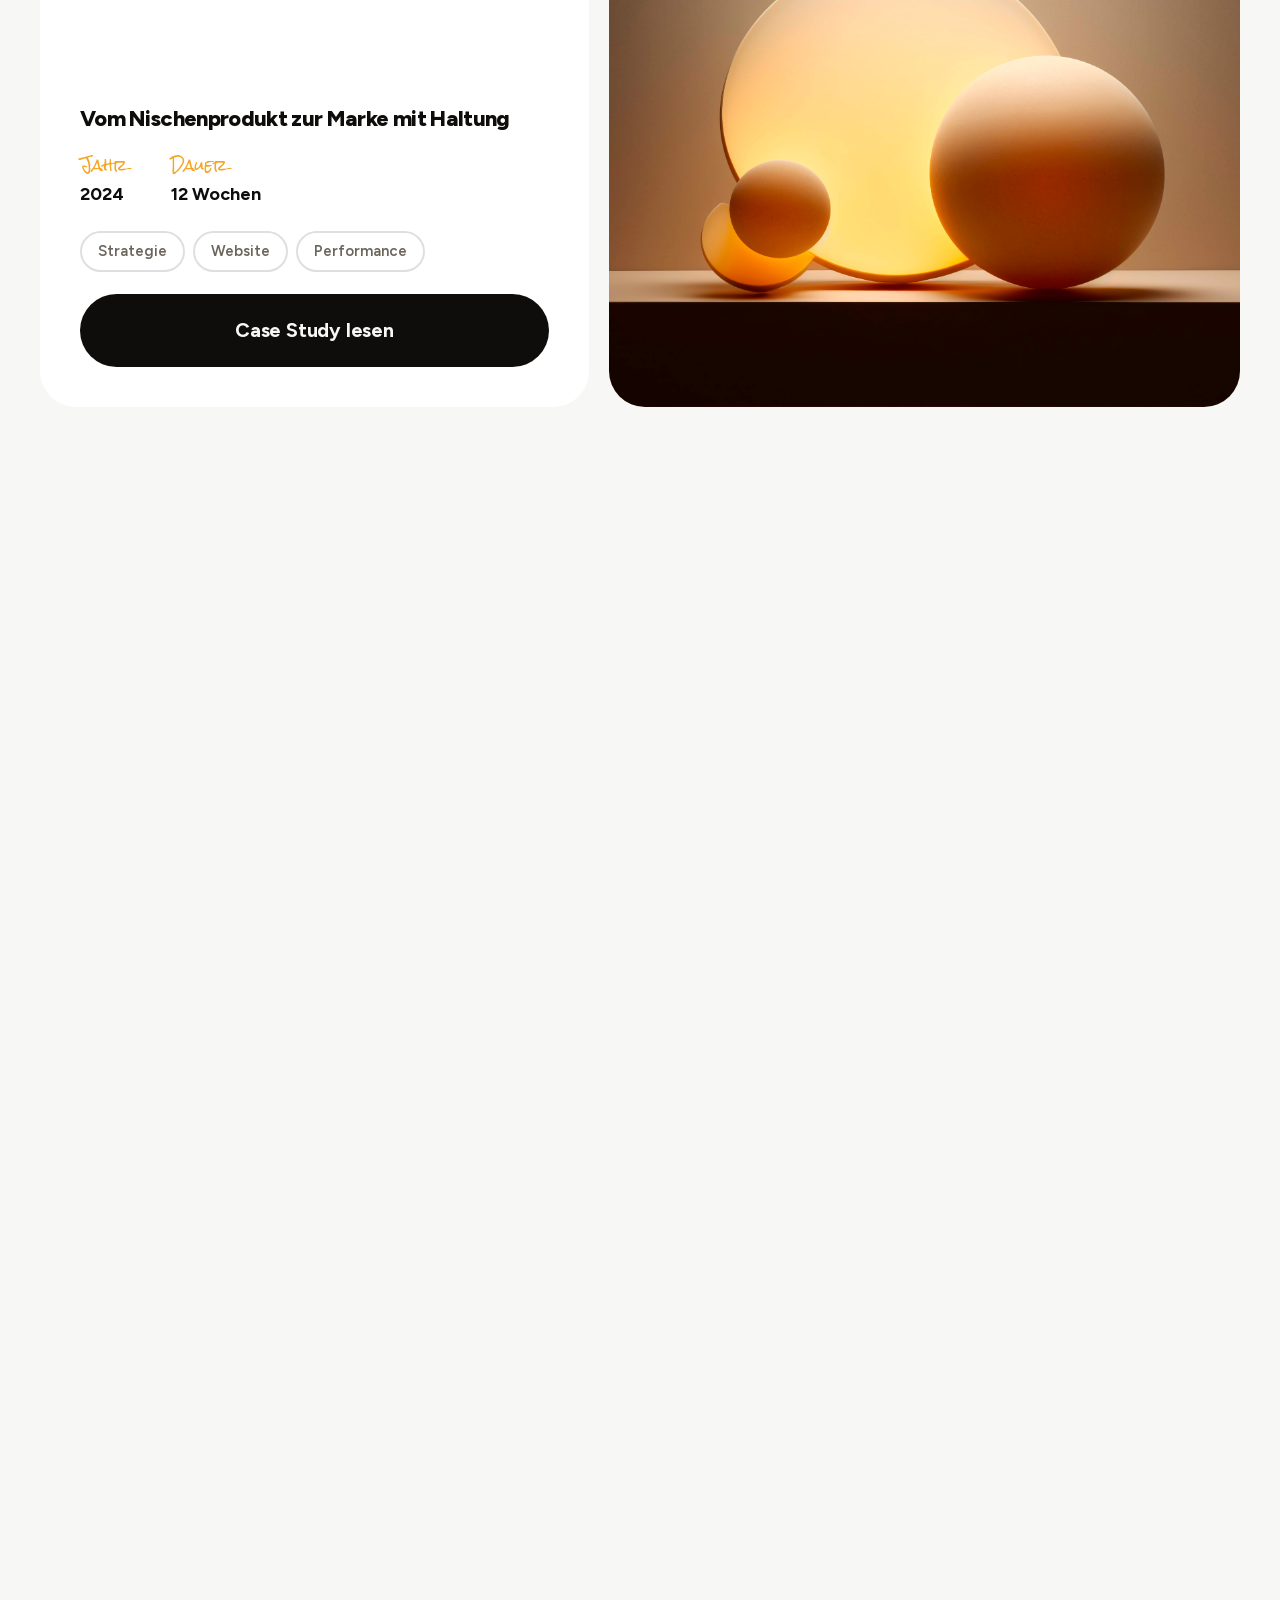
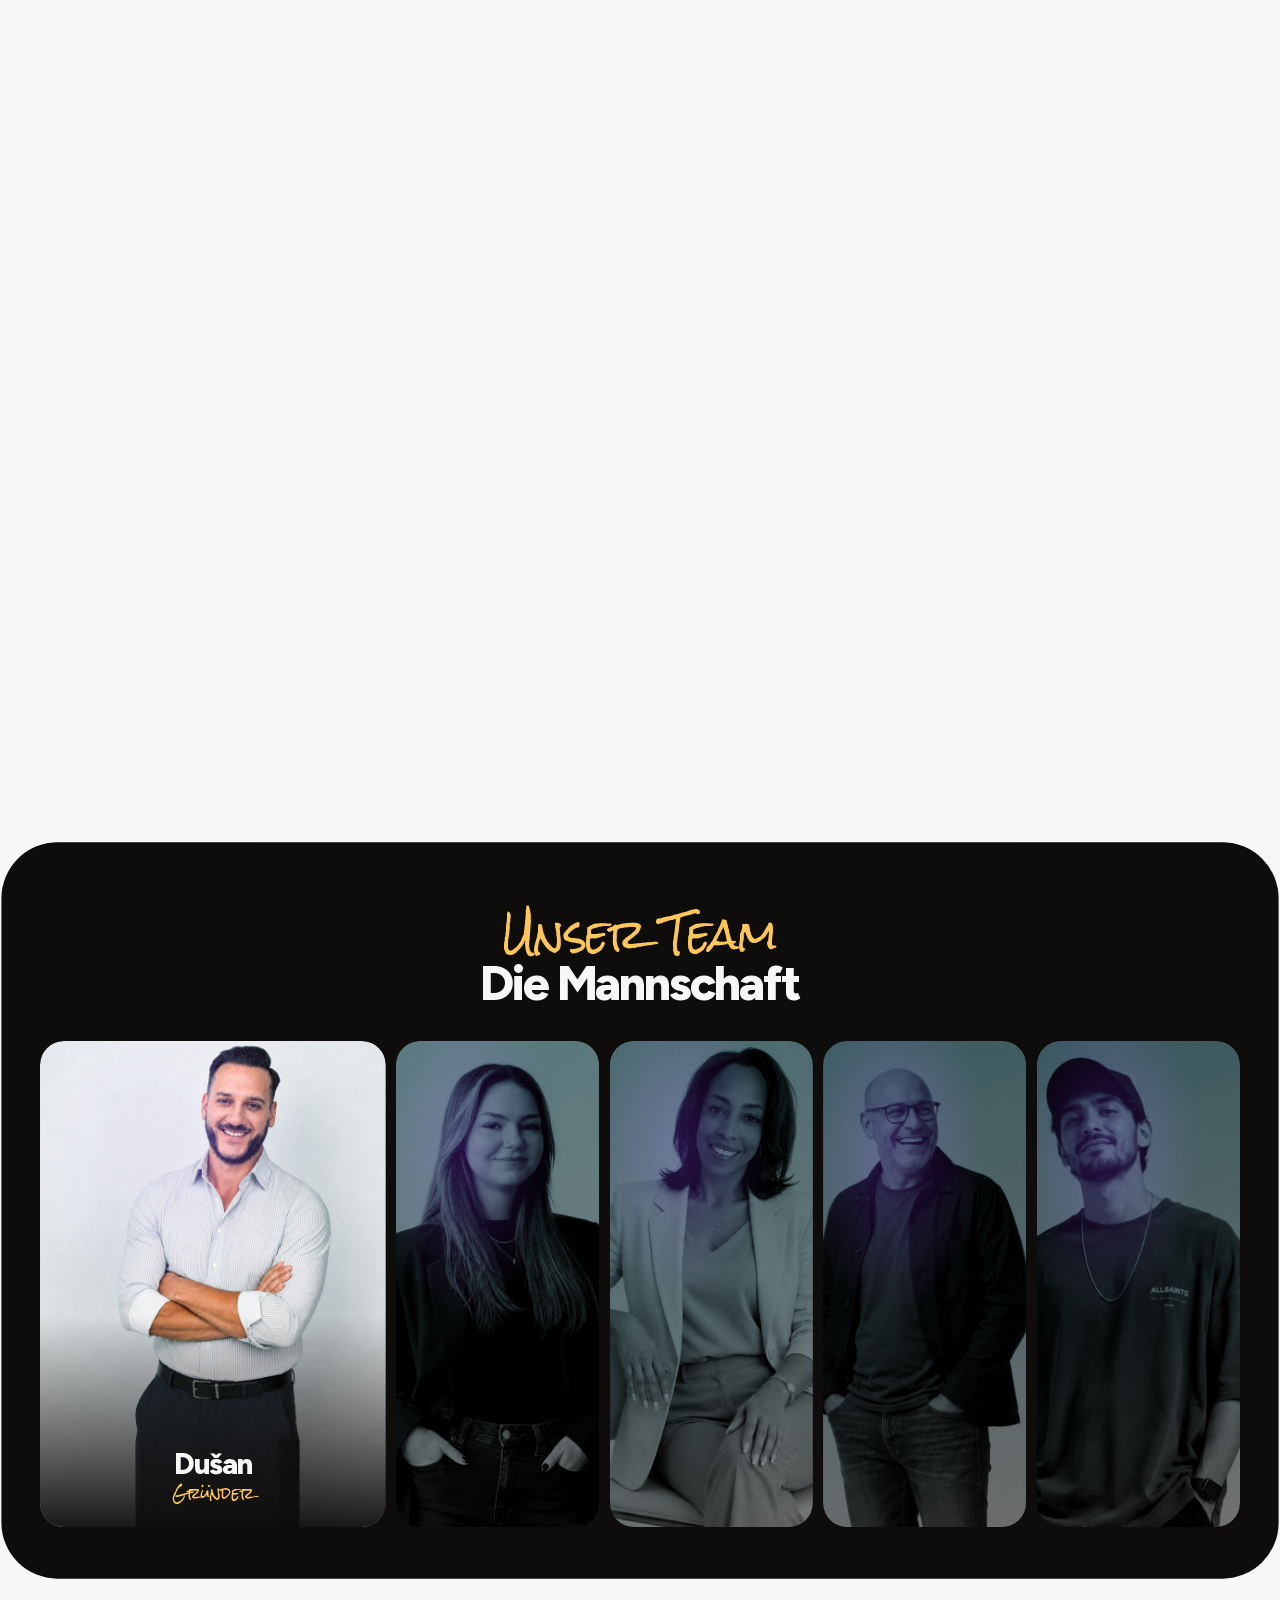
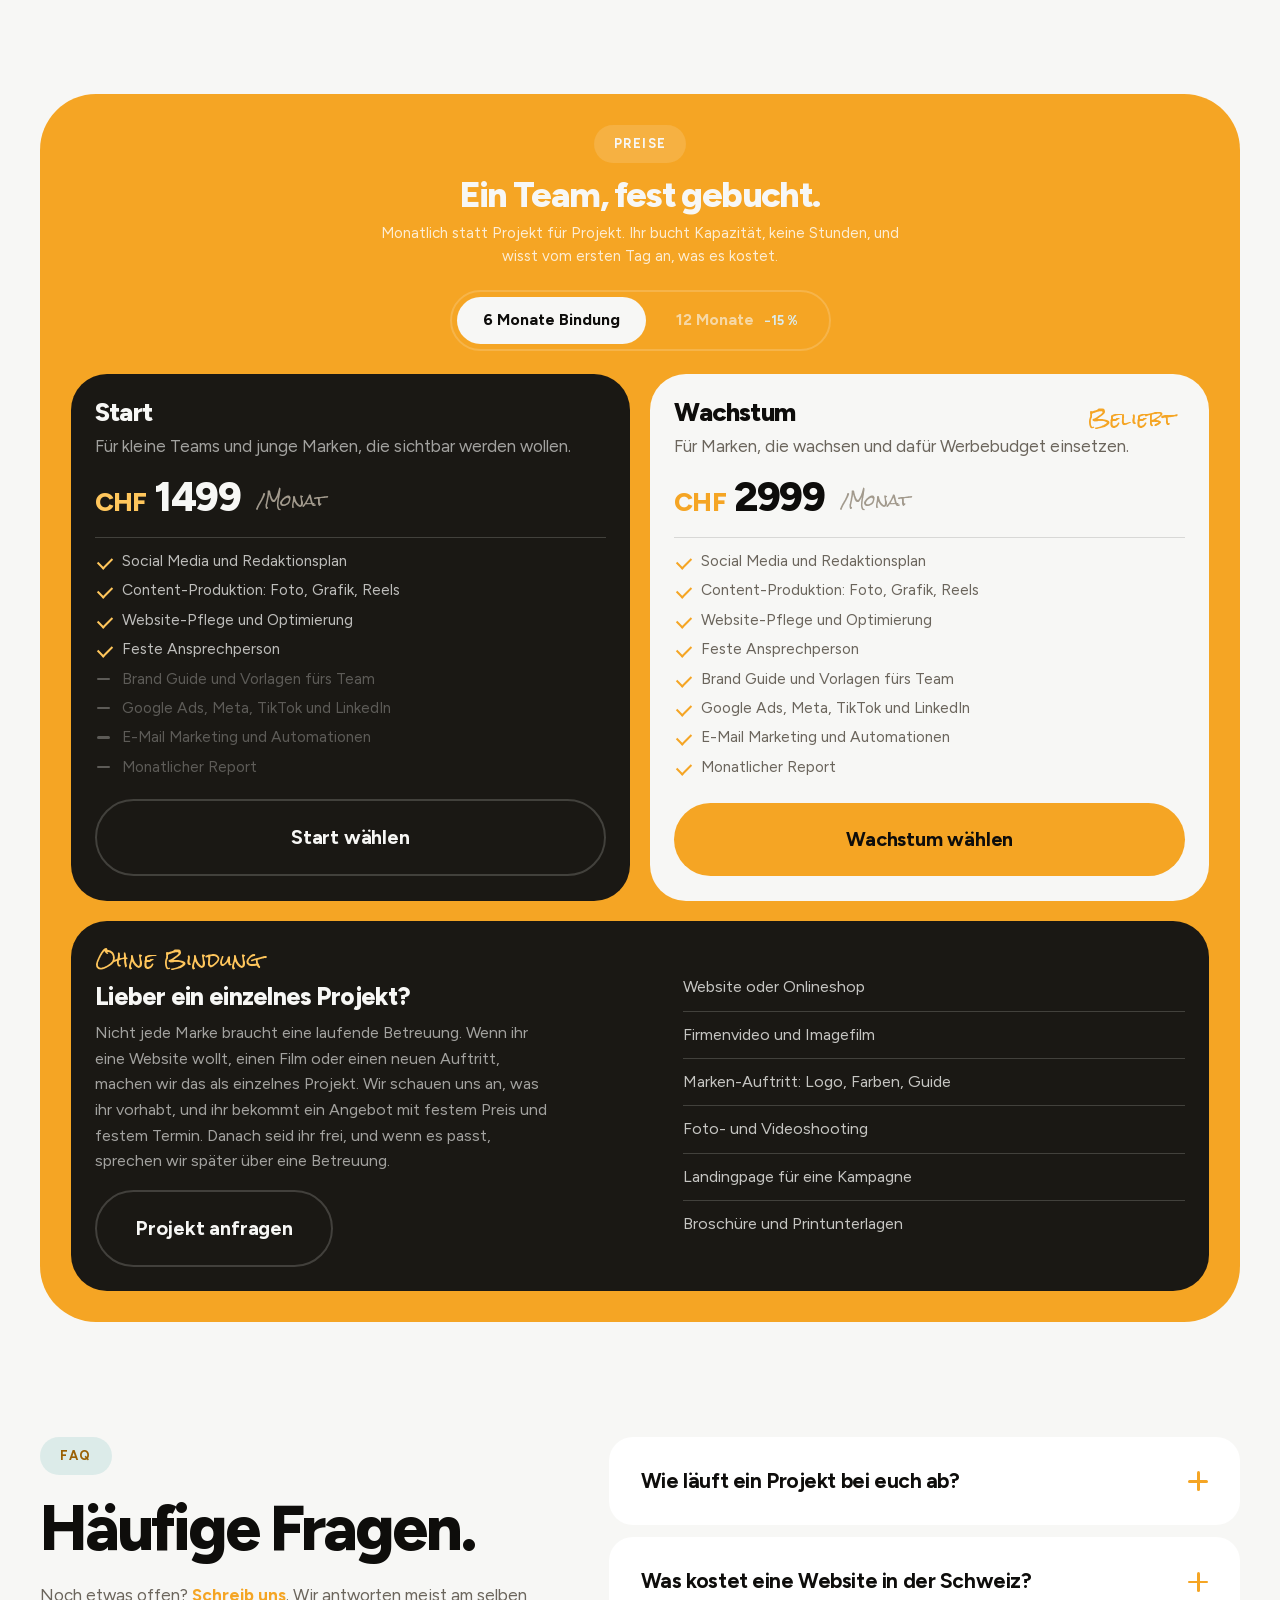
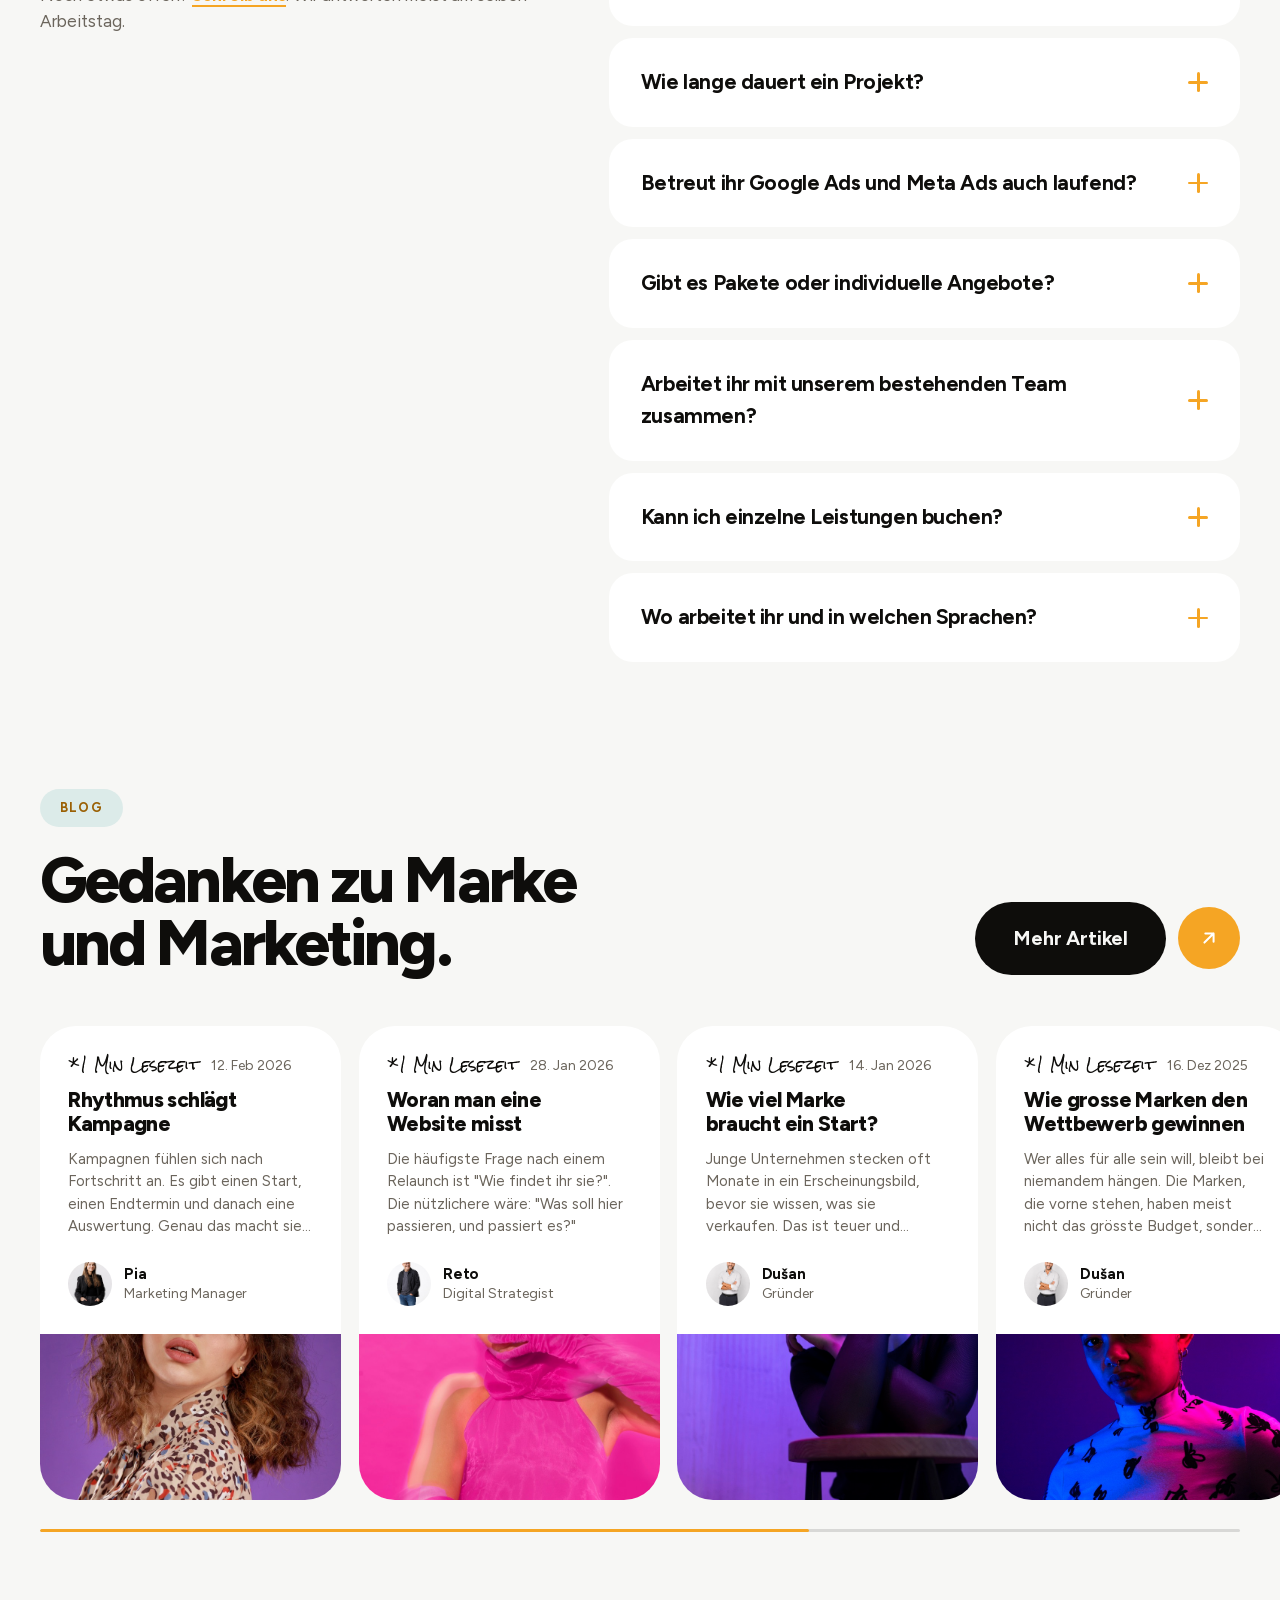
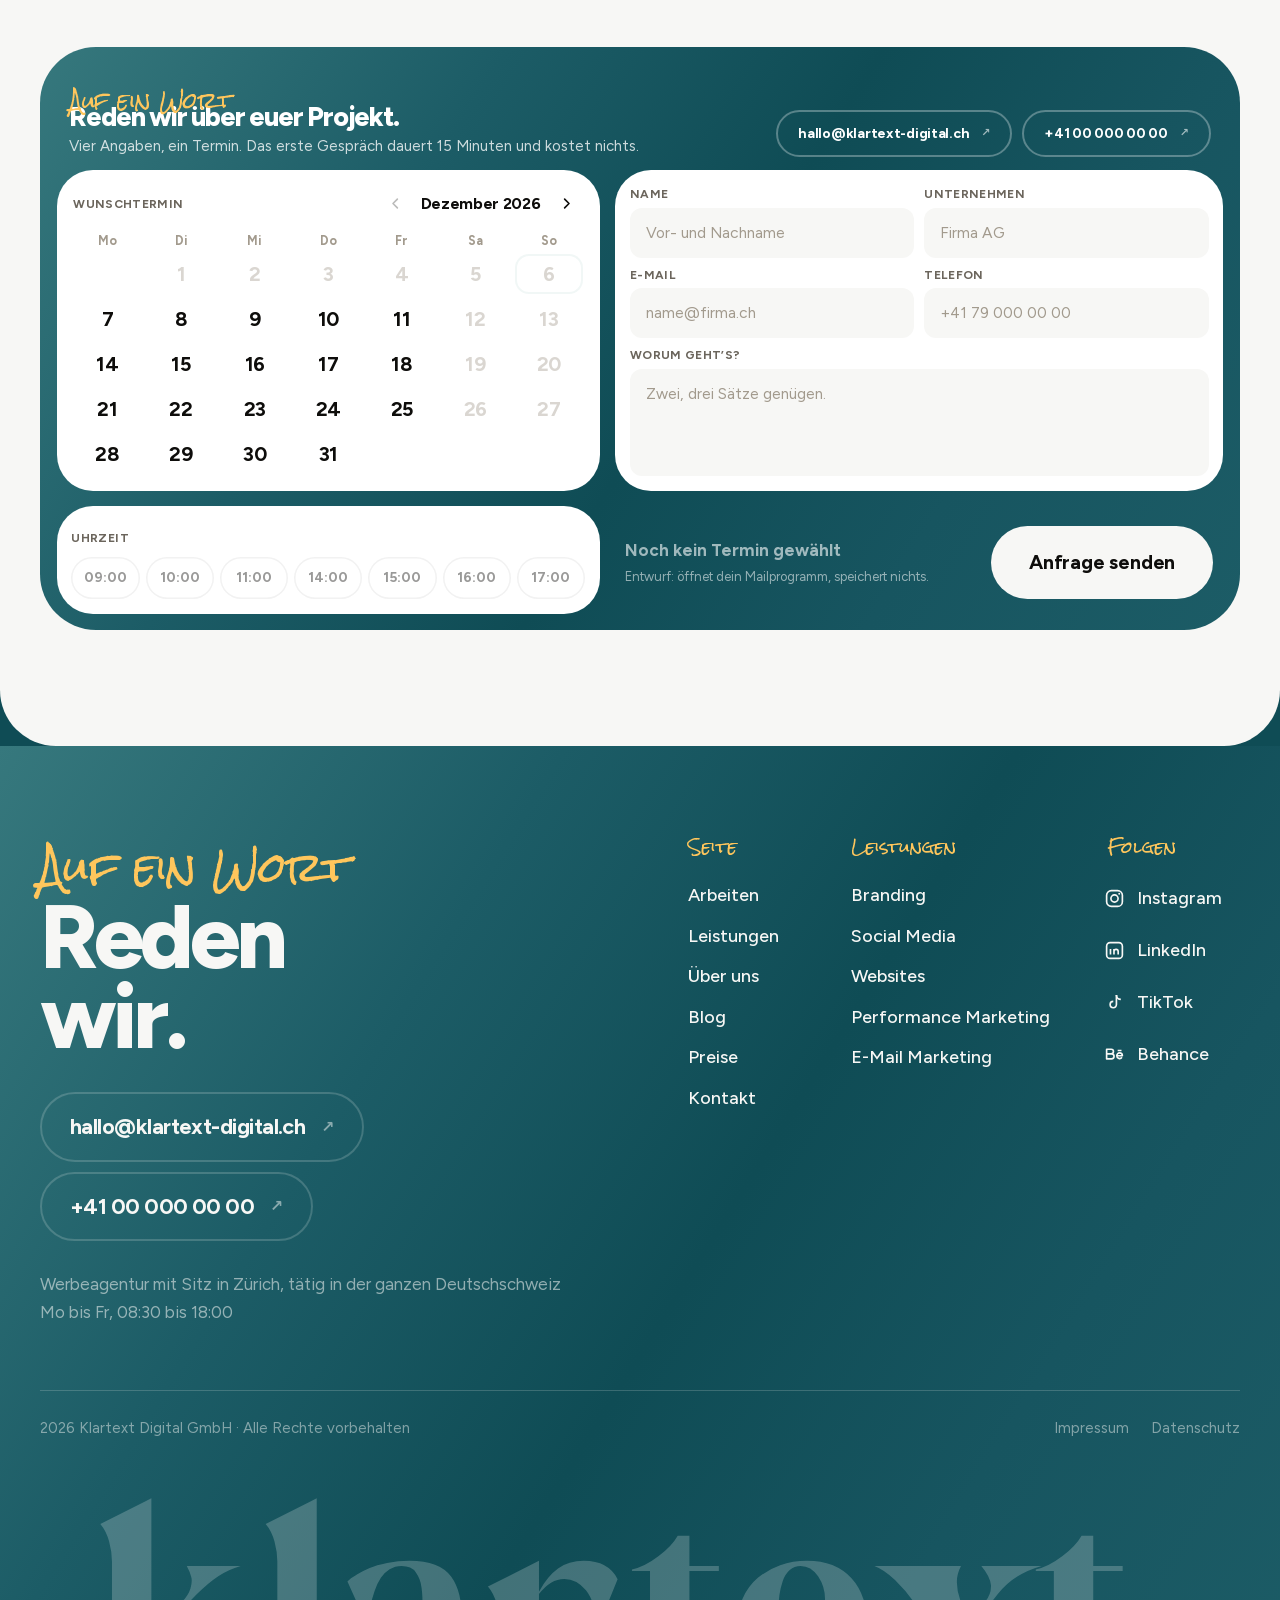
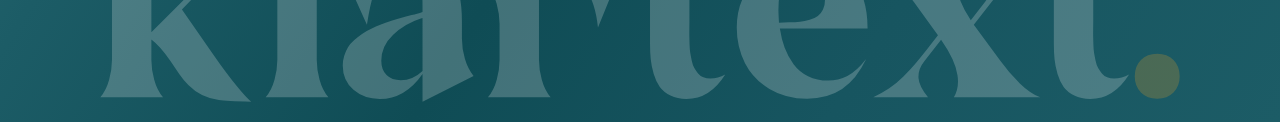
==== commit 70aec86d: "Das echte Logo eingebaut Bisher war die Wortmarke keine Datei, sondern eine Anweisung: das Wort in F" ====
--- a/index.html
+++ b/index.html
@@ -15,8 +15,8 @@
 .lader--weg{opacity:0}
 .lader__mitte{display:grid;justify-items:center;transition:transform .62s cubic-bezier(.44,0,.56,1)}
 .lader--weg .lader__mitte{transform:translateY(-14px)}
-.lader__marke{display:inline-flex;align-items:baseline;gap:.1em;font-weight:900;letter-spacing:-.055em;line-height:1;font-size:var(--marke)}
-.lader__marke i{font-style:normal;color:transparent;flex:0 0 auto;width:.3em;height:.3em;border-radius:50%;background:#F5A524;align-self:baseline;overflow:hidden}
+.lader__marke{display:block;line-height:0}.lader__marke img{width:calc(var(--marke)*5.175);max-width:calc(100vw - 48px);height:auto;display:block}
+
 .lader__reihe{display:flex;align-items:center;gap:var(--lueck);width:min(calc(var(--marke)*10.35 + 2*(var(--lueck) + var(--zahl)*3.5)),calc(100vw - 48px));margin-top:clamp(30px,3.4vw,52px)}
 .lader__balken{flex:1;height:clamp(6px,.55vw,10px);border-radius:99px;background:rgb(247 247 245/.22);overflow:hidden}
 .lader__fuell{display:block;height:100%;width:0;border-radius:99px;background:#F7F7F5}
@@ -33,12 +33,17 @@
 <link rel="stylesheet" href="stil.css">
 <script>document.documentElement.className+=" laedt";setTimeout(function(){document.documentElement.classList.remove("laedt")},8000);
 (function(){var b=new URLSearchParams(location.search).get("breite");if(b)document.documentElement.style.setProperty("--maxw",parseInt(b,10)+"px")})()</script>
+
+<link rel="icon" href="marke/favicon.svg" type="image/svg+xml">
+<link rel="icon" href="marke/favicon-32.png" sizes="32x32">
+<link rel="icon" href="marke/favicon-dunkel-32.png" sizes="32x32" media="(prefers-color-scheme:dark)">
+<link rel="apple-touch-icon" href="marke/favicon-180.png">
 </head>
 <body>
 
 <div class="lader" id="lader" aria-hidden="true">
   <div class="lader__mitte">
-    <div class="lader__marke">KLARTEXT<i>.</i></div>
+    <div class="lader__marke"><img src="marke/wortmarke-negativ.svg" alt="KLARTEXT" width="7877" height="1714"></div>
     <div class="lader__reihe">
       <span class="lader__zahl lader__zahl--geist" aria-hidden="true">0%</span>
       <div class="lader__balken"><span class="lader__fuell"></span></div>
@@ -54,7 +59,7 @@
 <!-- ══ Navigation: schwebende Pille ══ -->
 <header class="nav">
   <div class="nav__pille">
-    <a class="nav__mark" href="index.html">KLARTEXT<i>.</i></a>
+    <a class="nav__mark" href="index.html" aria-label="KLARTEXT — zur Startseite"><img src="marke/wortmarke.svg" alt="KLARTEXT" width="7877" height="1714"></a>
     <nav class="nav__wege" aria-label="Hauptnavigation">
       <a class="mlink" href="arbeiten/index.html"><span class="mlink__bg" aria-hidden="true"></span><span class="mlink__t">Arbeiten</span><span class="mlink__t mlink__t--neu" aria-hidden="true">Arbeiten</span></a>
       <span class="ndd">
@@ -869,7 +874,7 @@
   </div>
 
   <!-- Riesige Wortmarke als Grafik, unten angeschnitten -->
-  <div class="fuss__wortmarke" aria-hidden="true">KLARTEXT<i>.</i></div>
+  <div class="fuss__wortmarke" aria-hidden="true"><img src="marke/wortmarke-negativ.svg" alt="" width="7877" height="1714"></div>
 </footer>
 
 <div class="demo">Entwurf · Texte, Namen und Zahlen sind Platzhalter</div>
--- a/stil.css
+++ b/stil.css
@@ -92,8 +92,8 @@
      rechnen sich daraus, damit Rand und Inhalt nie auseinanderlaufen.
      Der Rand waechst fliessend mit dem Fenster: auf dem Handy 24 px,
      am grossen Schirm 72 px — vorher sprang er in Stufen. */
-  --maxw:1240px;
-  --pad:clamp(24px,4.4vw,72px);
+  --maxw:1680px;
+  --pad:clamp(24px,4.4vw,40px);
   --sec:clamp(90px,9vw,170px);
 }
 
@@ -304,14 +304,11 @@
   padding:10px 10px 10px 30px;color:var(--tinte);
   border:1px solid rgb(14 13 11 / .07);
   box-shadow:0 12px 40px rgb(6 43 50 / .13)}
-.nav__mark{font-weight:800;font-size:23px;letter-spacing:-.045em;
-  display:inline-flex;align-items:baseline;gap:.1em}
-/* Der Punkt ist Markenzeichen, nicht Satzzeichen: als Kreis gezeichnet,
-   damit die Groesse frei steuerbar ist. Das Zeichen im HTML bleibt
-   stehen (Vorlesegeraete, Auswahl), wird aber unsichtbar gestellt. */
-.nav__mark i{font-style:normal;color:transparent;flex:0 0 auto;
-  width:.32em;height:.32em;border-radius:50%;background:var(--violett);
-  align-self:baseline;overflow:hidden}
+/* Die Wortmarke ist jetzt eine Datei, keine gesetzte Schrift mehr.
+   Hoehe statt Schriftgrad steuern — das Seitenverhaeltnis steckt im
+   SVG und bleibt dabei unangetastet. */
+.nav__mark{display:inline-flex;align-items:center;line-height:0}
+.nav__mark img{height:26px;width:auto;display:block}
 .nav__wege{display:flex;gap:6px;font-size:17px;font-weight:500}
 
 /* ── Menü-Hover: Pille poppt auf, Wort kippt durch ──────────────
@@ -778,13 +775,13 @@
 .schalter em{font-style:normal;font-size:13px;font-weight:700;color:var(--violett-zart)}
 .schalter button.ist em{color:var(--violett)}
 .preise__raster{display:grid;grid-template-columns:repeat(2,1fr);gap:20px;
-  max-width:1020px;margin:clamp(18px,1.8vw,28px) auto 0}
+  max-width:1240px;margin:clamp(18px,1.8vw,28px) auto 0}
 
 /* ── Projektoption: fuer Firmen ohne Abo ────────────────────────
    Bewusst breiter und flacher als die beiden Abo-Karten, damit sie
    nicht als dritter Tarif gelesen wird, sondern als eigener Weg.
    Nutzt dieselben Bausteine — Karte, Haken-Liste, Knopf. */
-.projekt{max-width:1020px;margin:20px auto 0;background:var(--tinte-2);
+.projekt{max-width:1240px;margin:20px auto 0;background:var(--tinte-2);
   border-radius:var(--r-gross);padding:clamp(22px,1.9vw,30px);
   display:grid;grid-template-columns:minmax(0,1.05fr) minmax(0,.95fr);
   gap:clamp(20px,2.6vw,44px);align-items:center;
@@ -973,6 +970,9 @@
 /* Kontaktkarte in Teal statt in der Akzentfarbe. Als violette Flaeche
    ging das durch; in Orange waere es ein Block ueber die halbe Seite —
    ein Akzent, der so gross wird, ist keiner mehr. */
+/* Bewusst schmaler als die Sektionen: bei voller Breite ziehen
+   sich Kalender und Felder so weit auseinander, dass man die
+   vier Angaben nicht mehr auf einen Blick hat. */
 .ruf__karte{max-width:1240px;margin:0 auto;
   background:var(--teal-700);background-image:var(--lauf-fuss);
   color:#fff;border-radius:var(--r-seite);padding:clamp(14px,1.3vw,20px)}
@@ -1170,19 +1170,16 @@
 .fuss__sozial a:hover{background:var(--creme);color:var(--tinte);transform:var(--kipp)}
 
 /* Wortmarke als Grafik — unten angeschnitten, füllt die Breite */
-.fuss__wortmarke{max-width:var(--maxw);margin:clamp(30px,3vw,54px) auto -.2em;
-  font-size:clamp(90px,17.4vw,268px);font-weight:900;letter-spacing:-.055em;
-  line-height:.8;text-align:center;white-space:nowrap;
-  display:flex;align-items:baseline;justify-content:center;gap:.03em;
-  color:transparent;-webkit-text-stroke:2px rgb(247 247 245 / .22);
-  transition:color var(--t-bild) var(--kurve),
-    -webkit-text-stroke-color var(--t-bild) var(--kurve)}
+/* Stand vorher als Umriss da und lief beim Schweben zu. Eine fertige
+   Datei traegt keinen Umriss — der Weckeffekt bleibt als Aufhellen von
+   22 auf 100 Prozent, gleiche Dauer wie vorher. */
+.fuss__wortmarke{max-width:var(--maxw);margin:clamp(30px,3vw,54px) auto 0;
+  padding:0 var(--pad);line-height:0;
+  opacity:.22;transition:opacity var(--t-bild) var(--kurve)}
+.fuss__wortmarke img{width:100%;height:auto;display:block}
 /* Hier gefuellt statt umrissen: zwischen lauter Konturen ist die volle
    Flaeche der einzige Punkt, an dem das Auge haengen bleibt. */
-.fuss__wortmarke i{font-style:normal;flex:0 0 auto;-webkit-text-stroke:0;
-  width:.28em;height:.28em;border-radius:50%;background:var(--violett-hell);
-  align-self:baseline;overflow:hidden}
-.fuss:hover .fuss__wortmarke{-webkit-text-stroke-color:rgb(247 247 245 / .4)}
+.fuss:hover .fuss__wortmarke{opacity:1}
 
 .fuss__recht{max-width:var(--maxw);margin:clamp(50px,5vw,90px) auto 0;padding:26px 0 0;
   border-top:1px solid var(--linie-hell);
@@ -1203,7 +1200,7 @@
    Titel und ein handgeschriebener Einzeiler. */
 .unter{max-width:var(--maxw);margin:0 auto;
   padding:clamp(120px,11vw,180px) var(--pad) clamp(24px,2.6vw,44px)}
-.unter--eng{max-width:940px}
+.unter--eng{max-width:1400px}
 .unter h1{font-size:clamp(42px,6.4vw,104px);line-height:.98;margin:14px 0 18px}
 .unter--eng h1{font-size:clamp(34px,4.6vw,68px);line-height:1.04}
 .unter .brush{font-size:clamp(22px,2.4vw,38px);color:var(--violett)}
@@ -1263,11 +1260,14 @@
 .schritt h3{font-size:20px;letter-spacing:-.025em;margin-bottom:5px}
 .schritt p{font-size:16px;line-height:1.5;color:var(--grau)}
 
-.artikel__bild{max-width:940px;margin:clamp(8px,1.4vw,22px) auto 0;
+.artikel__bild{max-width:1400px;margin:clamp(8px,1.4vw,22px) auto 0;
   padding:0 var(--pad);border-radius:var(--r-gross);overflow:hidden}
 .artikel__bild img{width:100%;height:clamp(240px,32vw,480px);object-fit:cover;
   border-radius:var(--r-gross)}
-.artikel{max-width:min(760px,calc(100% - var(--pad) * 2));
+/* Fliesstext waechst nur bis 820. Zeilen ueber rund 80 Zeichen
+   verliert das Auge beim Ruecksprung — das ist Lesbarkeit, keine
+   Geschmacksfrage. */
+.artikel{max-width:min(820px,calc(100% - var(--pad) * 2));
   margin:clamp(34px,4vw,66px) auto 0}
 .artikel p{font-size:clamp(18px,1.45vw,22px);line-height:1.66;color:var(--tinte);
   margin-bottom:1.1em}
@@ -1859,7 +1859,7 @@
   gap:clamp(12px,1.3vw,22px);margin-top:clamp(26px,3vw,44px)}
 /* Zwei statt vier: dann darf jeder Film groesser stehen. */
 .reels__reihe--zwei{grid-template-columns:repeat(2,minmax(0,1fr));
-  max-width:840px}
+  max-width:1040px}
 @media (max-width:1000px){ .reels__reihe{grid-template-columns:repeat(2,minmax(0,1fr))} }
 @media (max-width:560px){
   /* Zwei Lamellen nebeneinander sind hier rund 150 px breit — Name und
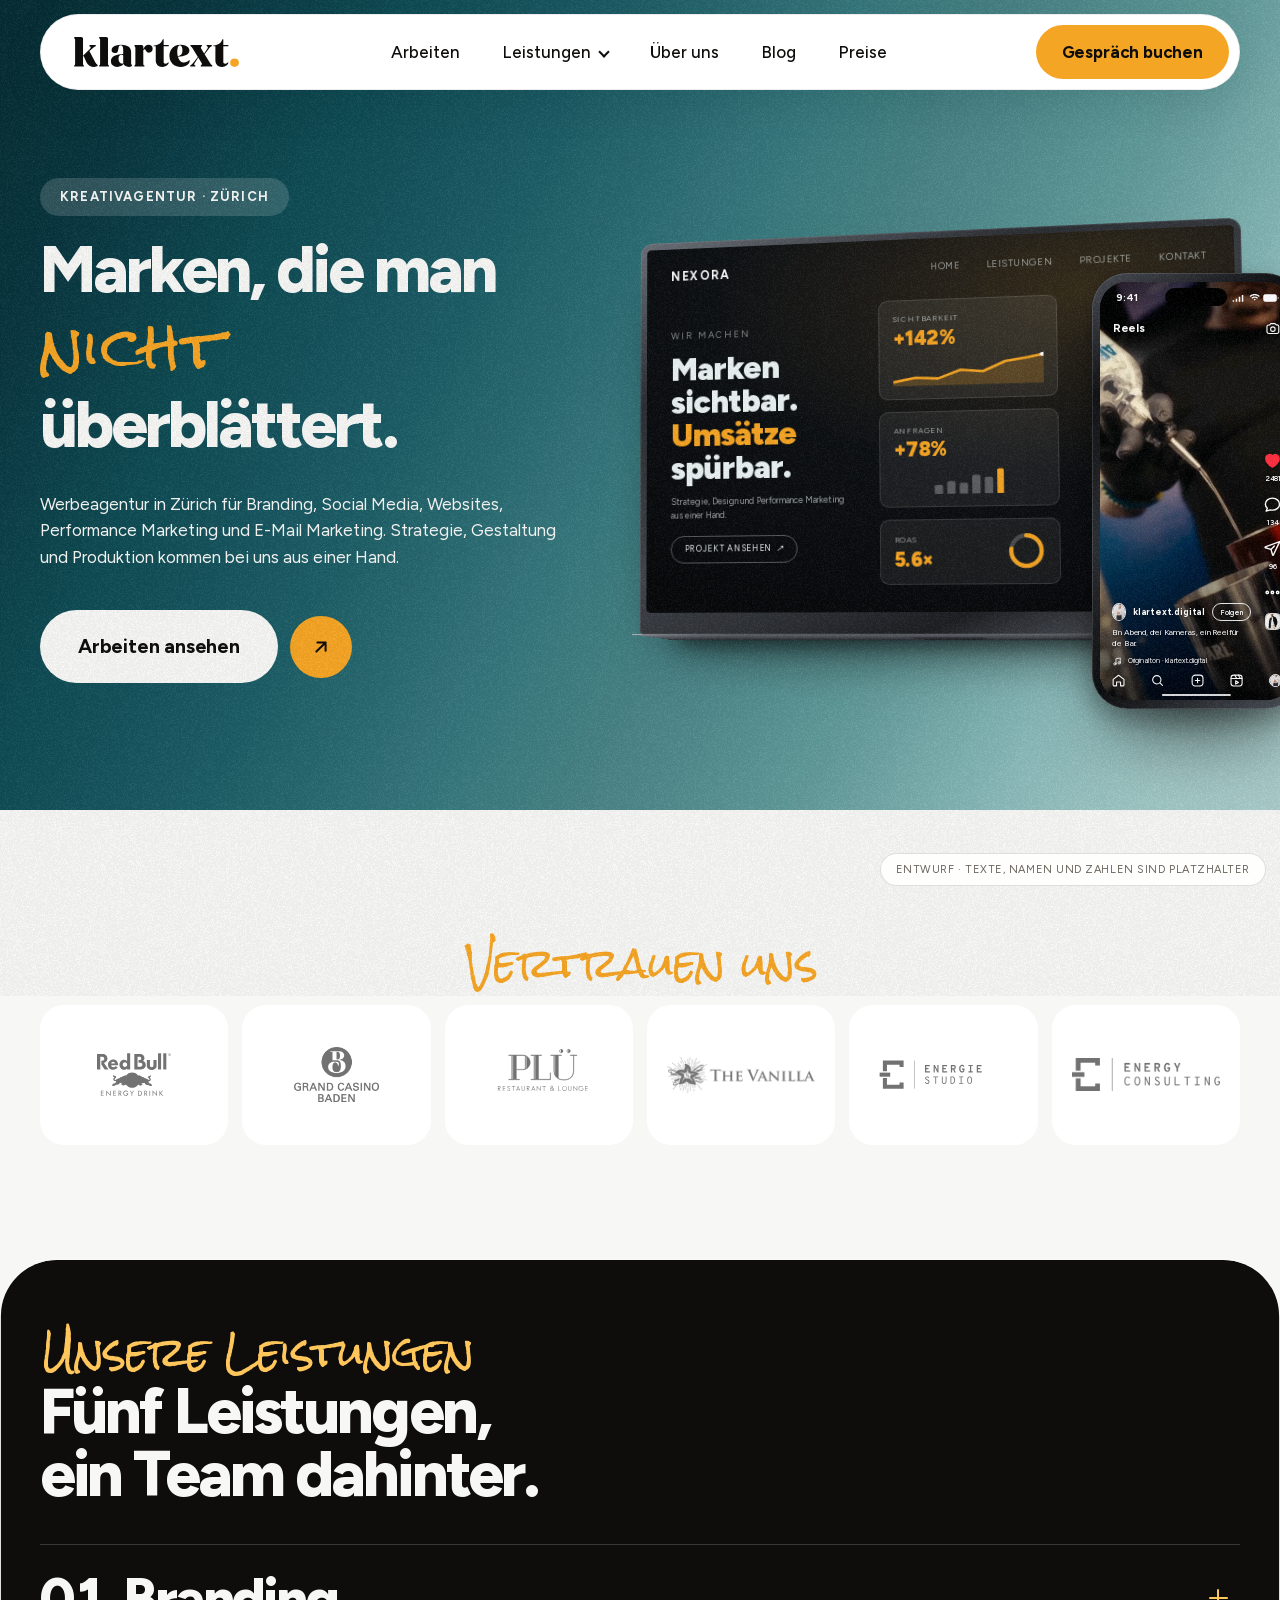
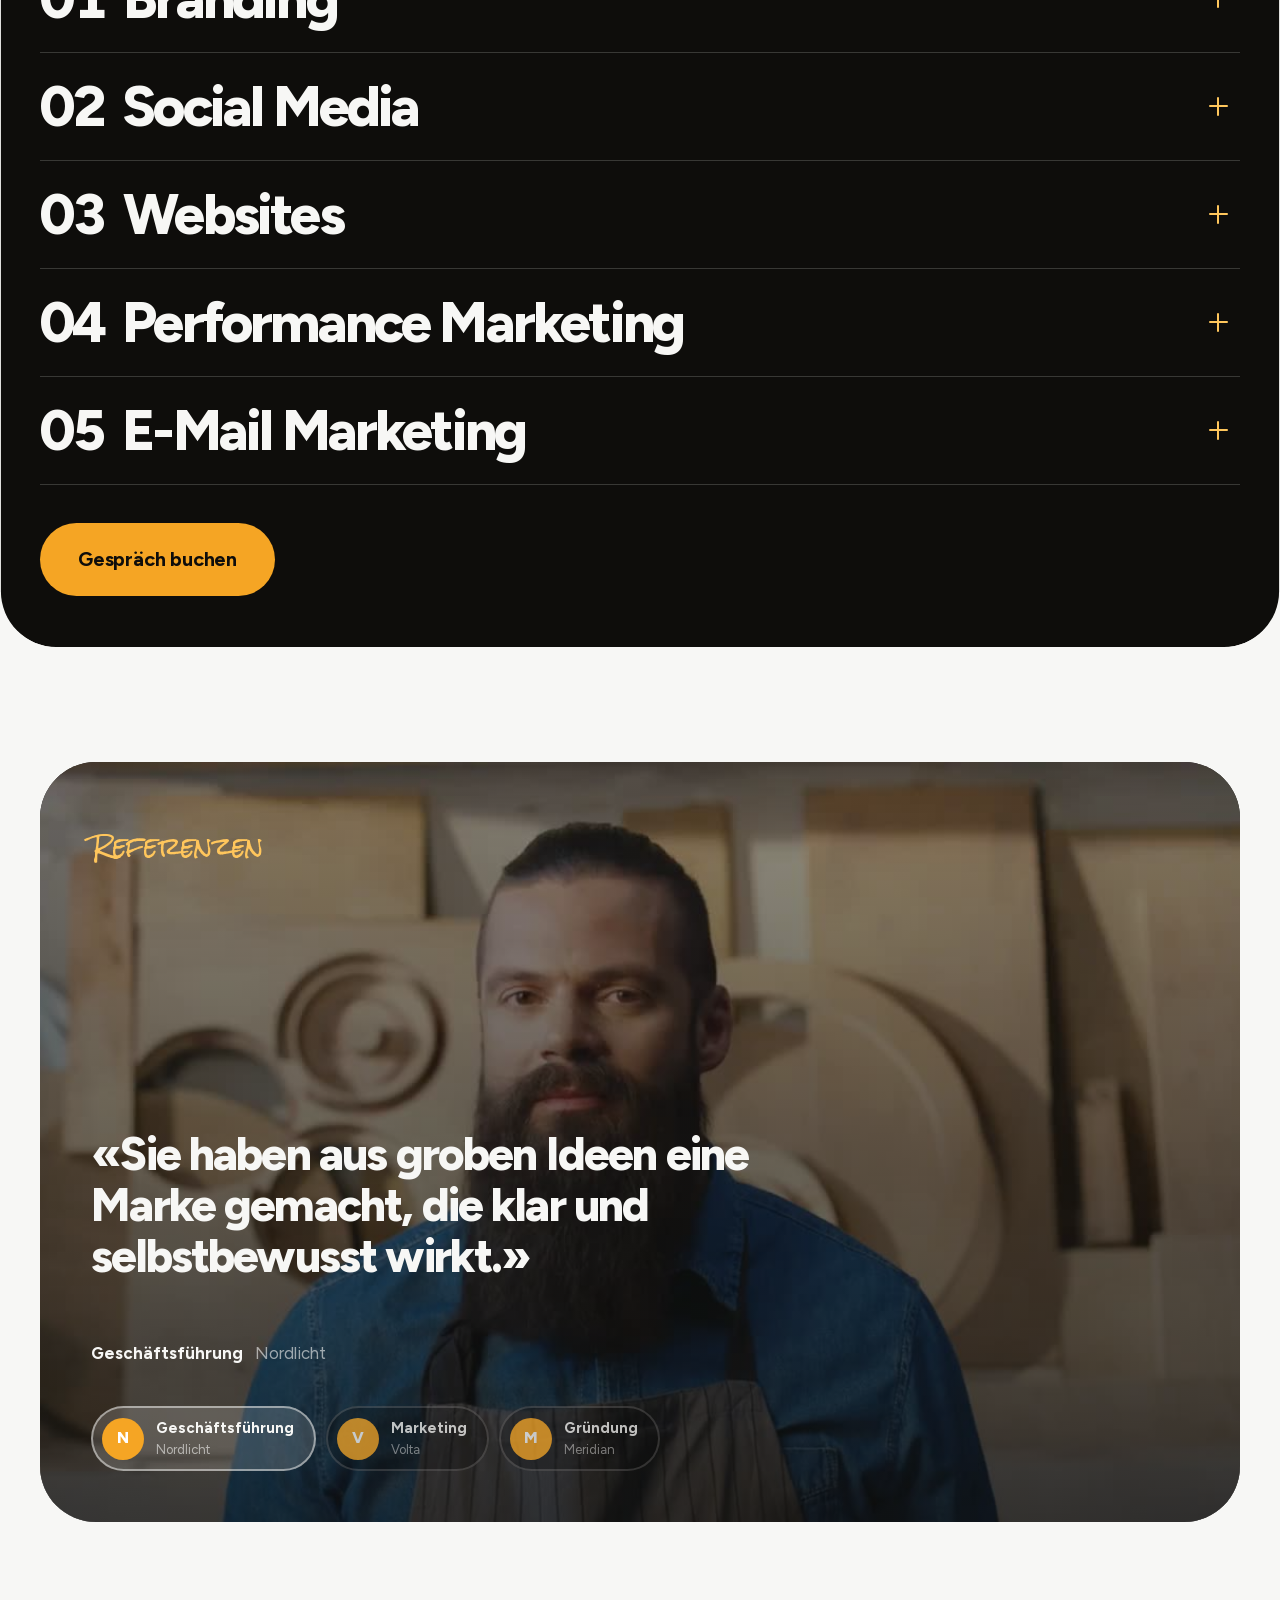
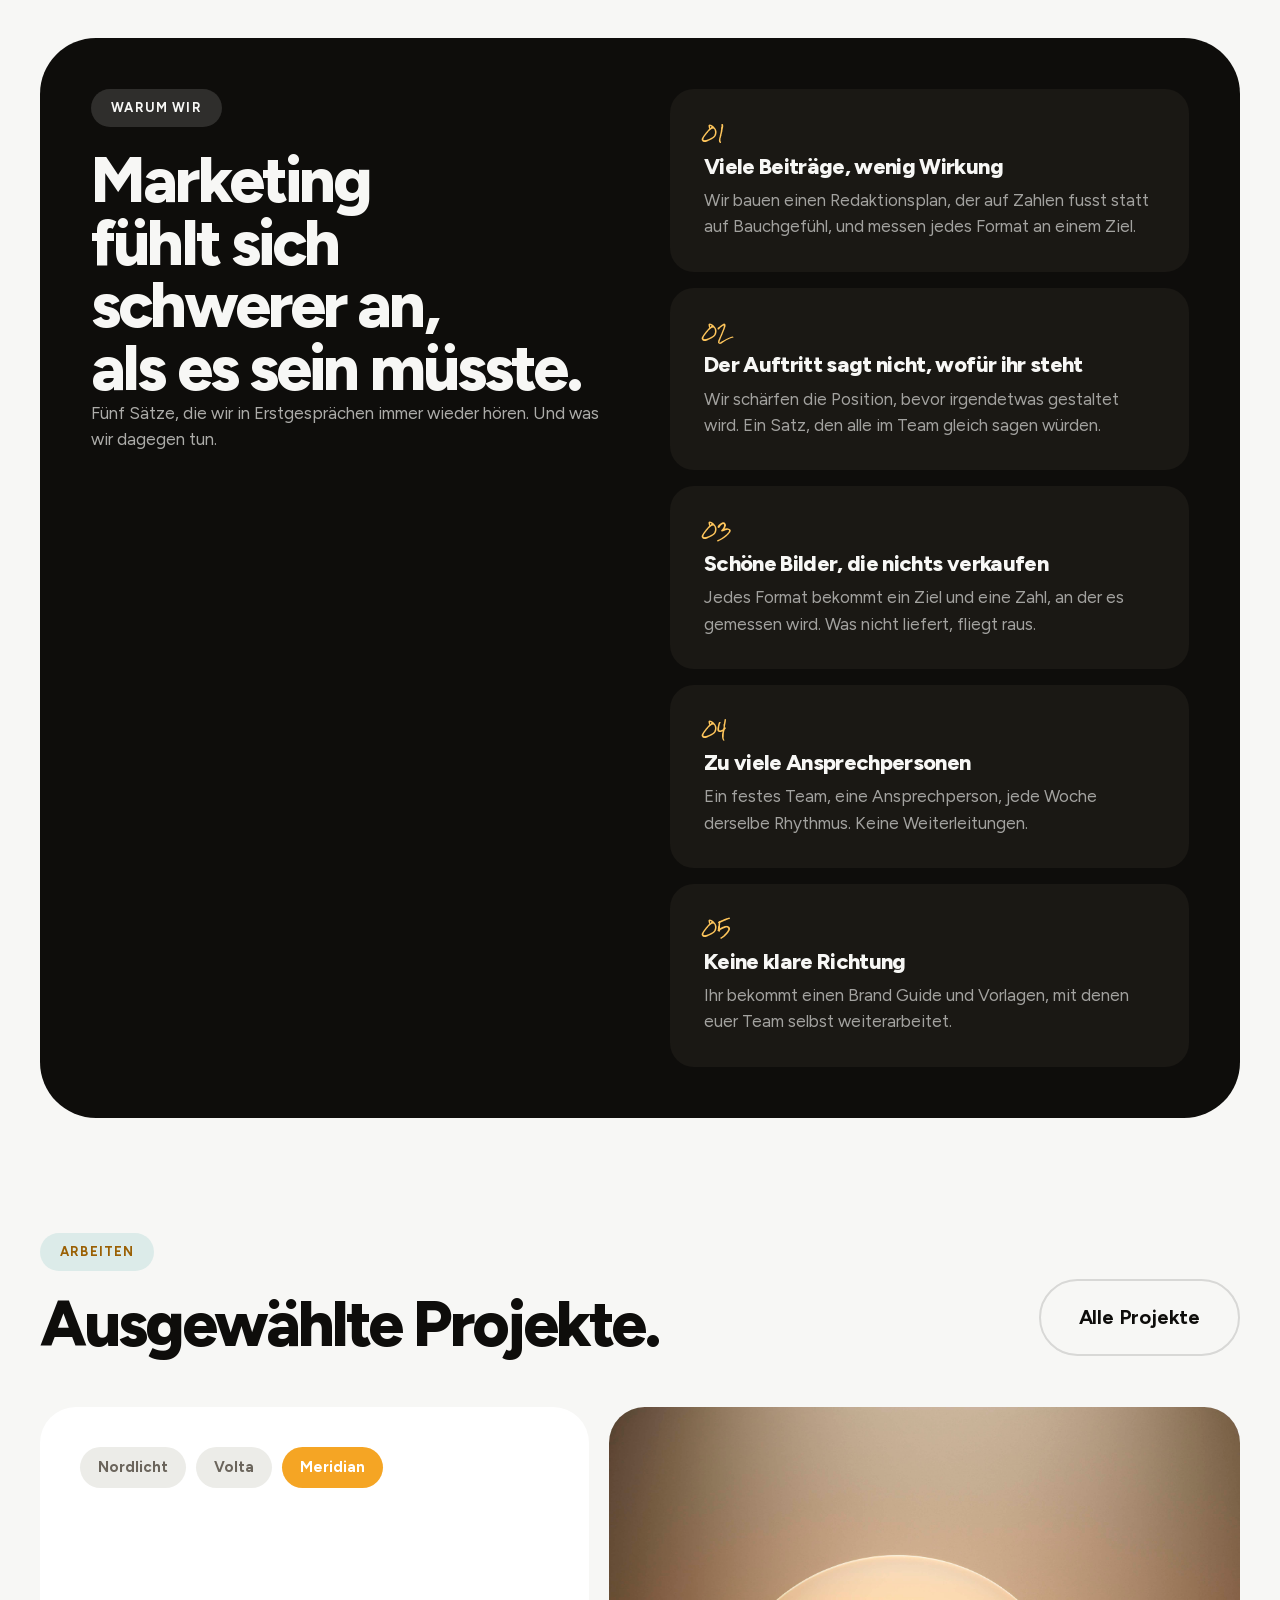
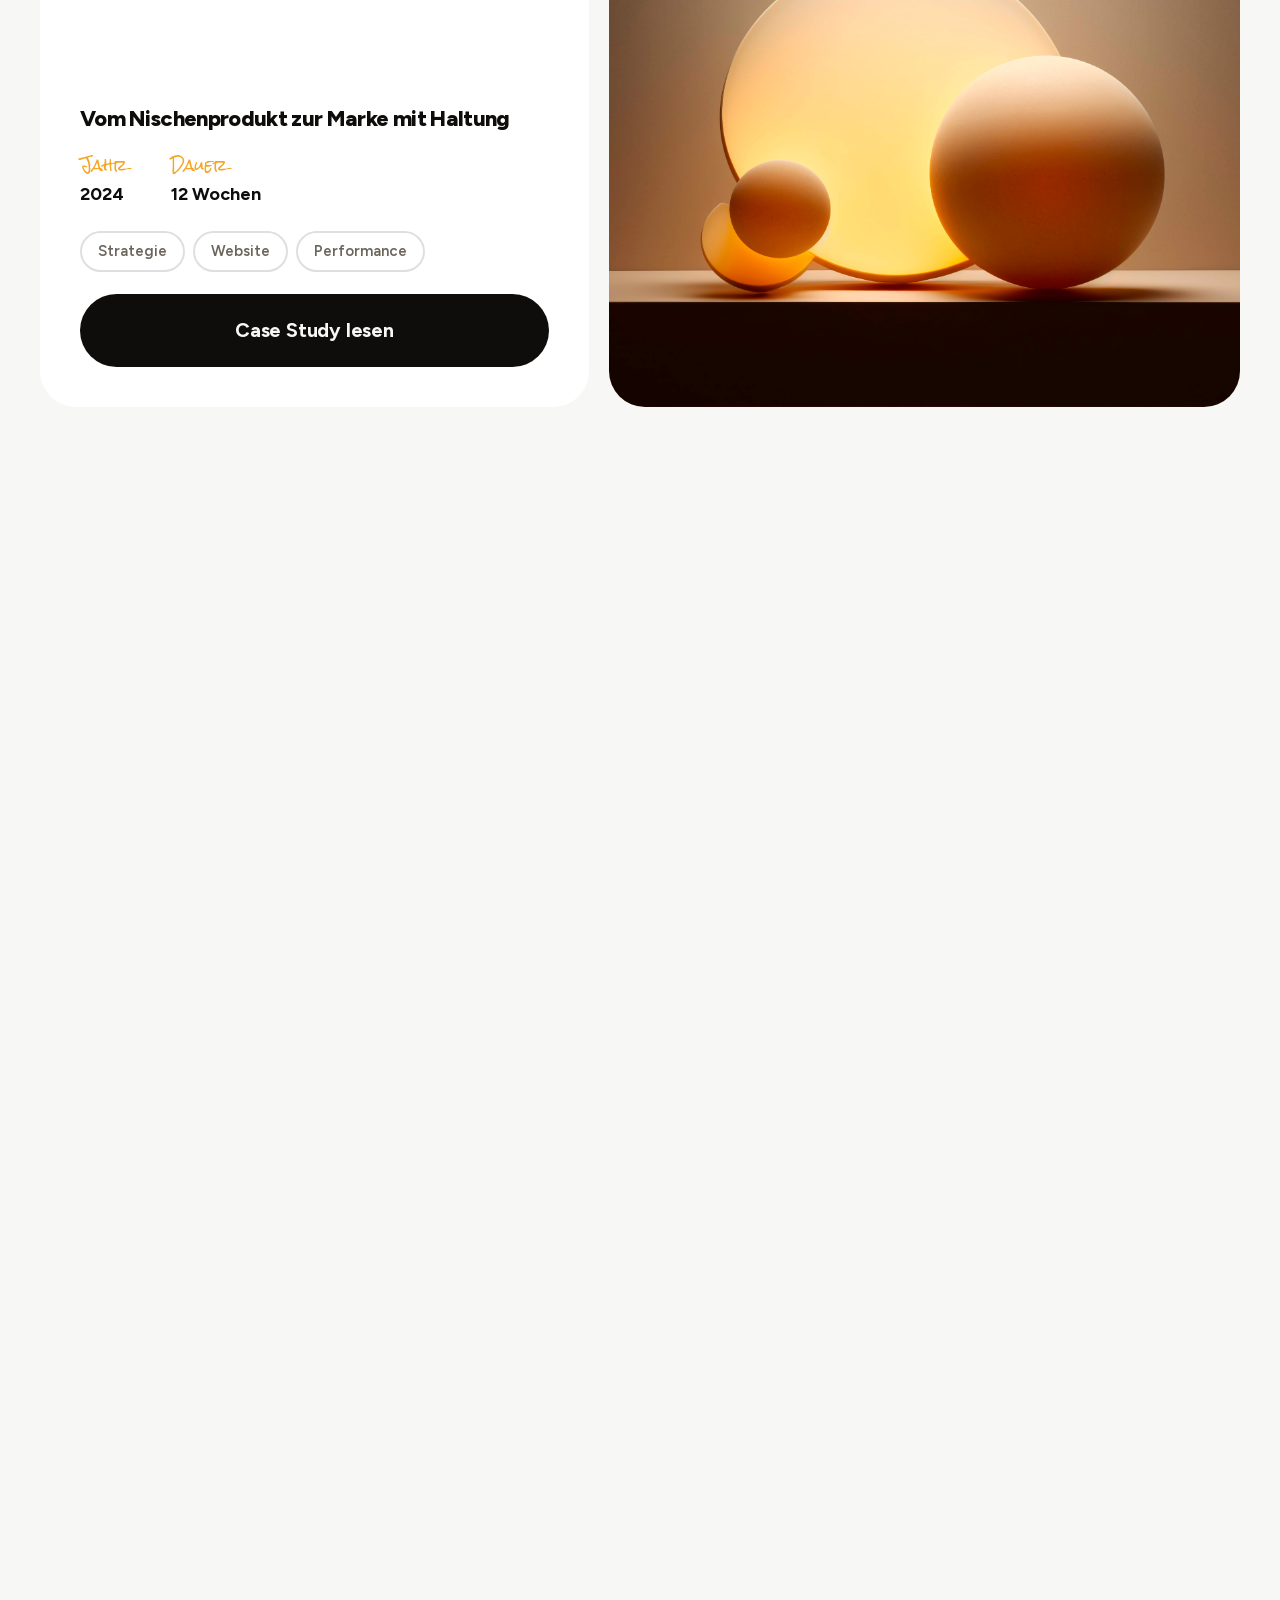
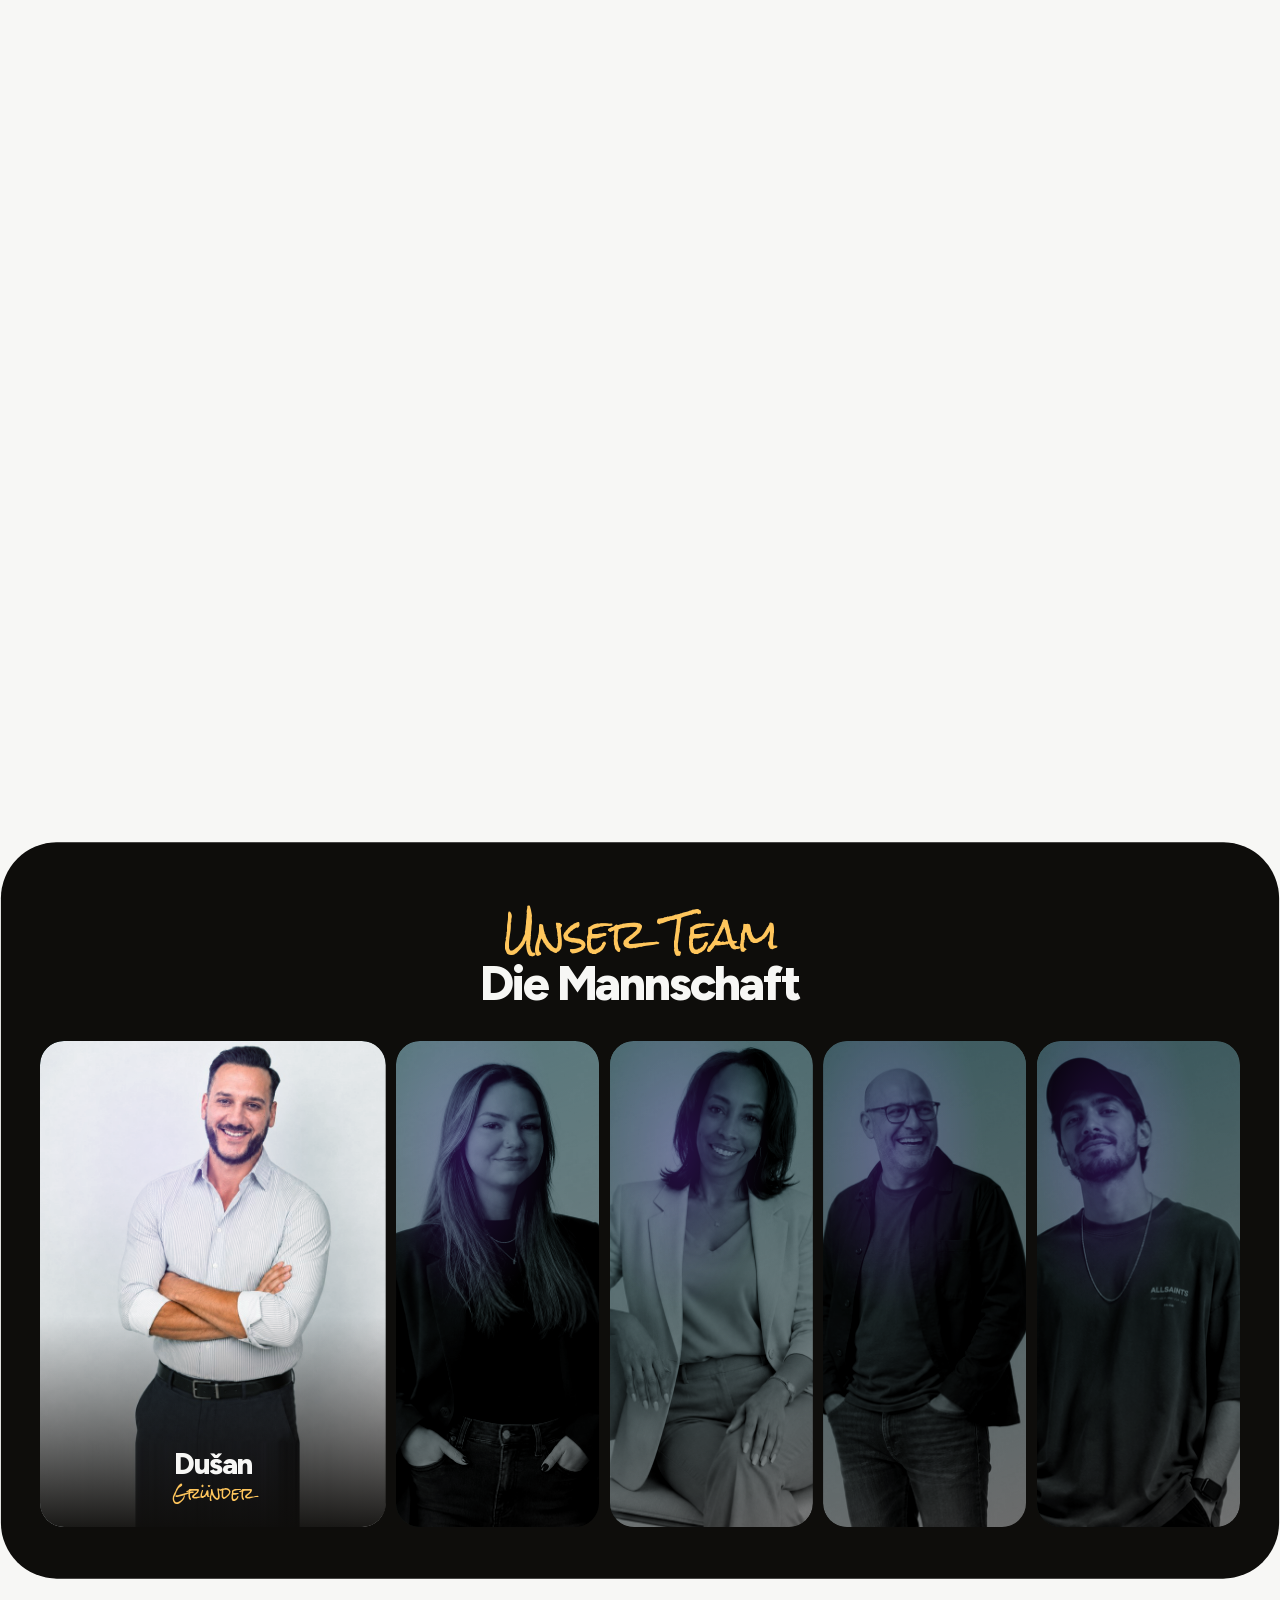
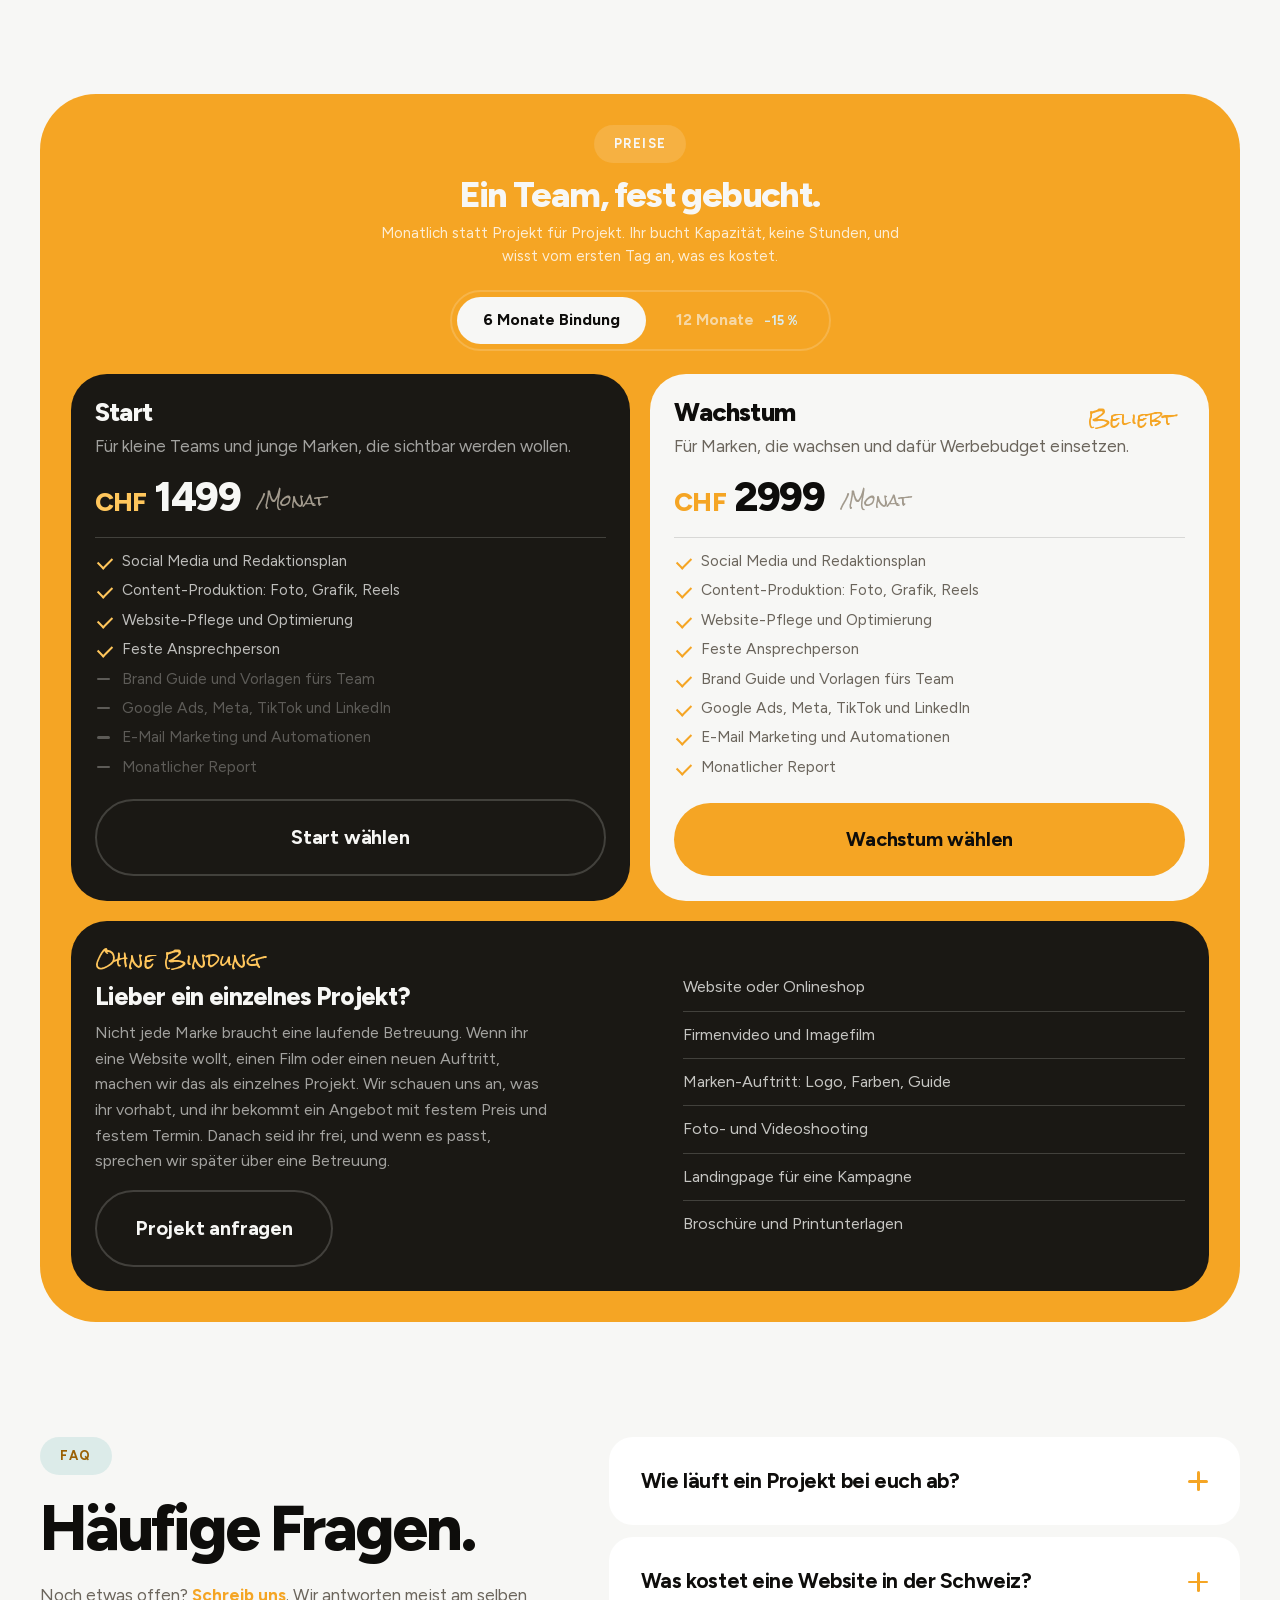
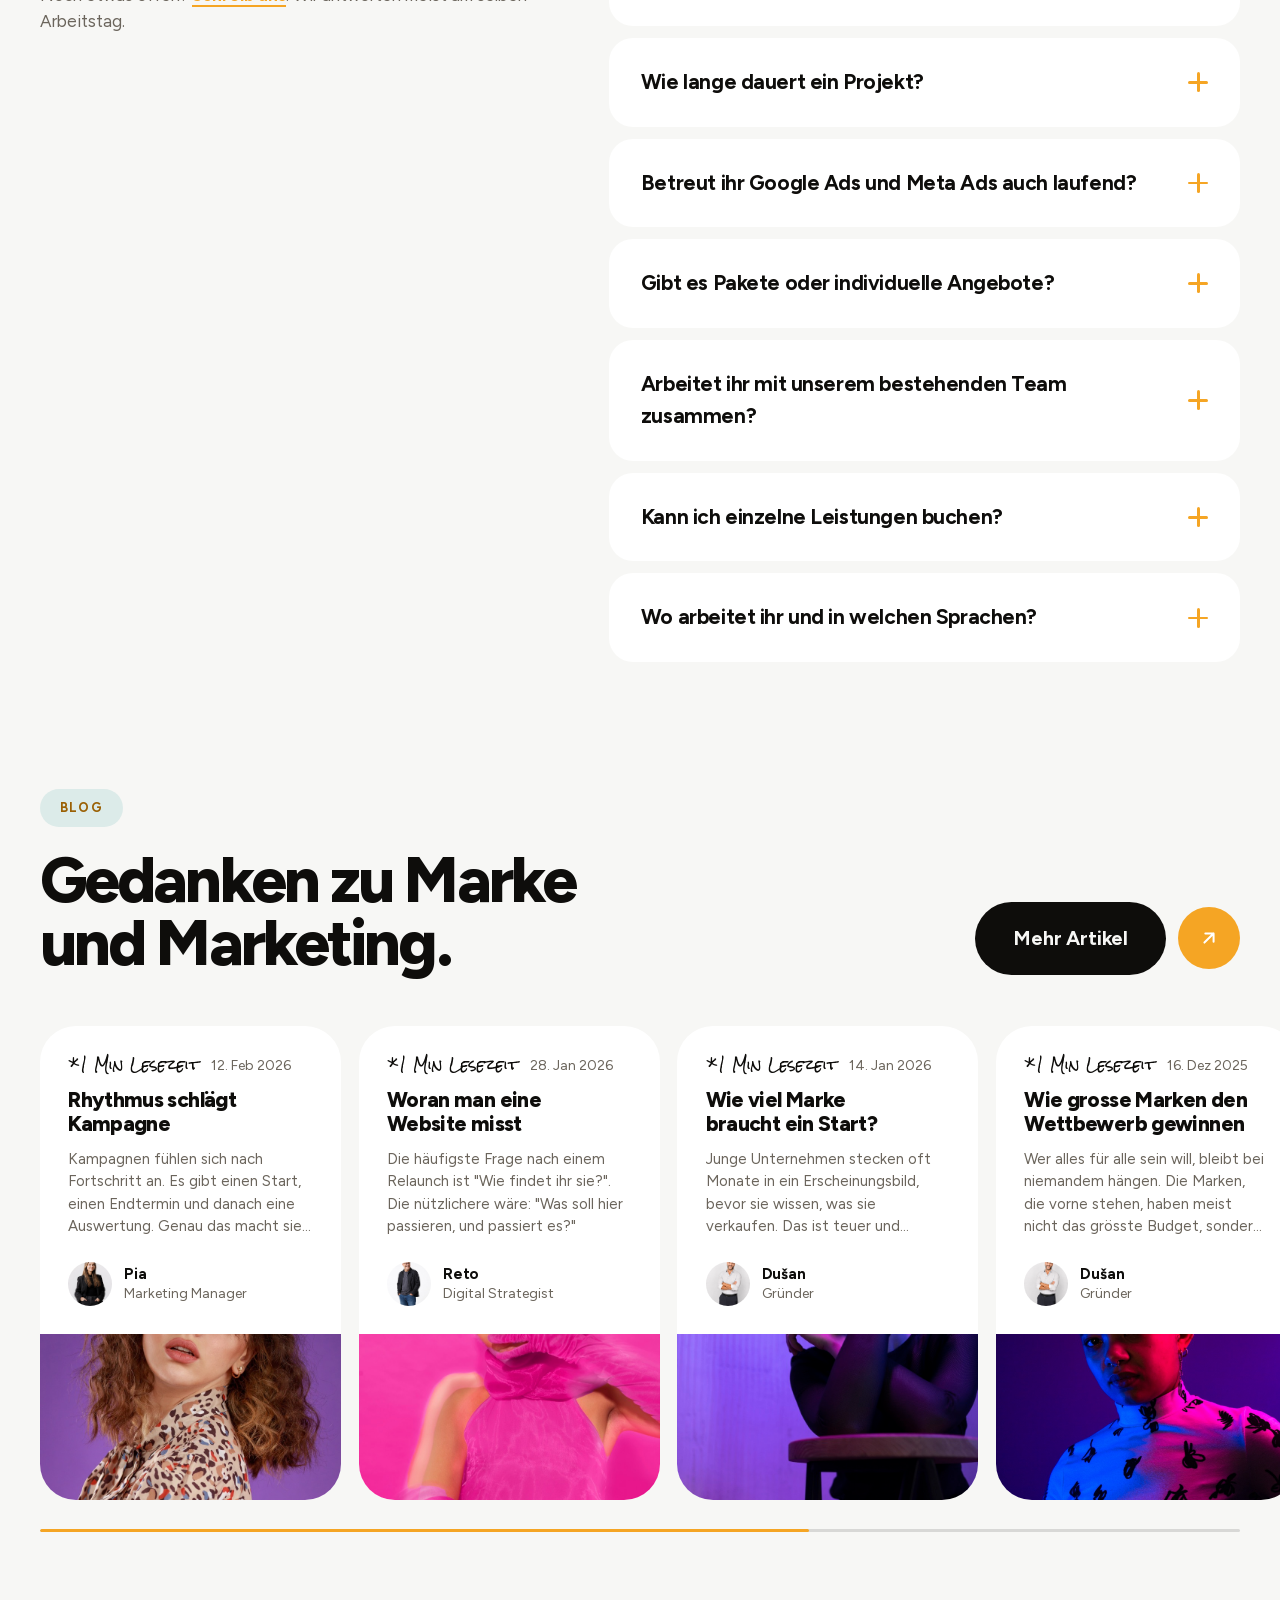
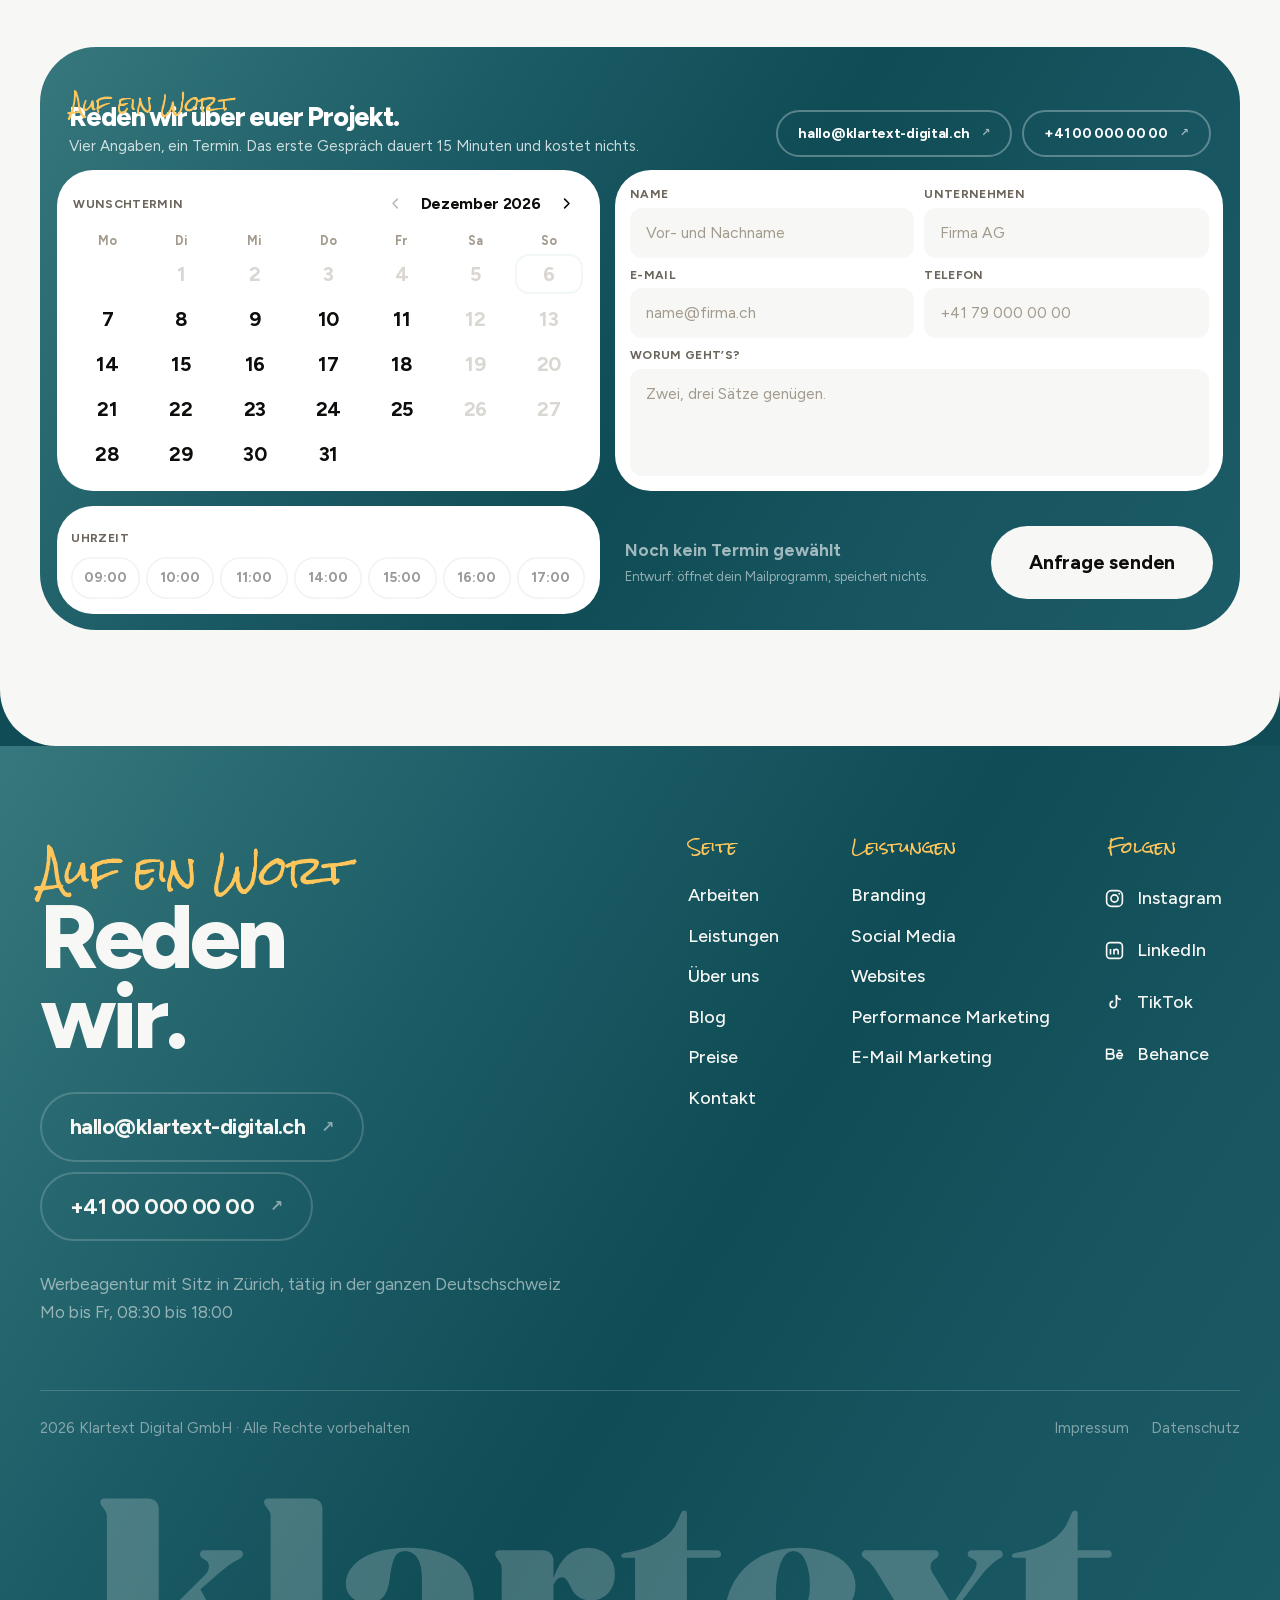
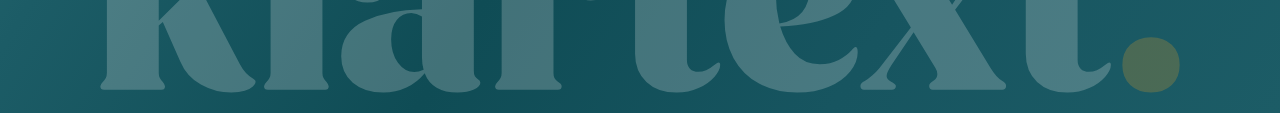
==== commit 3764b55d: "Finalen Logosatz uebernommen Der Ordner klartext_logos_final enthaelt eine ueberarbeitete Fassung. N" ====
--- a/index.html
+++ b/index.html
@@ -43,7 +43,7 @@
 
 <div class="lader" id="lader" aria-hidden="true">
   <div class="lader__mitte">
-    <div class="lader__marke"><img src="marke/wortmarke-negativ.svg" alt="KLARTEXT" width="7877" height="1714"></div>
+    <div class="lader__marke"><img src="marke/wortmarke-negativ.svg" alt="KLARTEXT" width="4105" height="859"></div>
     <div class="lader__reihe">
       <span class="lader__zahl lader__zahl--geist" aria-hidden="true">0%</span>
       <div class="lader__balken"><span class="lader__fuell"></span></div>
@@ -59,7 +59,7 @@
 <!-- ══ Navigation: schwebende Pille ══ -->
 <header class="nav">
   <div class="nav__pille">
-    <a class="nav__mark" href="index.html" aria-label="KLARTEXT — zur Startseite"><img src="marke/wortmarke.svg" alt="KLARTEXT" width="7877" height="1714"></a>
+    <a class="nav__mark" href="index.html" aria-label="KLARTEXT — zur Startseite"><img src="marke/wortmarke.svg" alt="KLARTEXT" width="4105" height="859"></a>
     <nav class="nav__wege" aria-label="Hauptnavigation">
       <a class="mlink" href="arbeiten/index.html"><span class="mlink__bg" aria-hidden="true"></span><span class="mlink__t">Arbeiten</span><span class="mlink__t mlink__t--neu" aria-hidden="true">Arbeiten</span></a>
       <span class="ndd">
@@ -874,7 +874,7 @@
   </div>
 
   <!-- Riesige Wortmarke als Grafik, unten angeschnitten -->
-  <div class="fuss__wortmarke" aria-hidden="true"><img src="marke/wortmarke-negativ.svg" alt="" width="7877" height="1714"></div>
+  <div class="fuss__wortmarke" aria-hidden="true"><img src="marke/wortmarke-negativ.svg" alt="" width="4105" height="859"></div>
 </footer>
 
 <div class="demo">Entwurf · Texte, Namen und Zahlen sind Platzhalter</div>
--- a/stil.css
+++ b/stil.css
@@ -307,8 +307,13 @@
 /* Die Wortmarke ist jetzt eine Datei, keine gesetzte Schrift mehr.
    Hoehe statt Schriftgrad steuern — das Seitenverhaeltnis steckt im
    SVG und bleibt dabei unangetastet. */
-.nav__mark{display:inline-flex;align-items:center;line-height:0}
-.nav__mark img{height:26px;width:auto;display:block}
+.nav__mark{display:inline-flex;align-items:center;line-height:0;
+  flex:0 0 auto}   /* nie stauchen: ein verzerrtes Logo faellt auf */
+/* 36: 26 war zu klein, 44 zu gross. Die Pille ist innen 56 hoch,
+   die Hoehe gibt der Knopf vor — Platz waere fuer mehr, aber
+   die Marke soll die Navigation nicht dominieren. */
+.nav__mark img{height:clamp(26px,2.8vw,36px);width:auto;
+  flex:0 0 auto;display:block}
 .nav__wege{display:flex;gap:6px;font-size:17px;font-weight:500}
 
 /* ── Menü-Hover: Pille poppt auf, Wort kippt durch ──────────────
